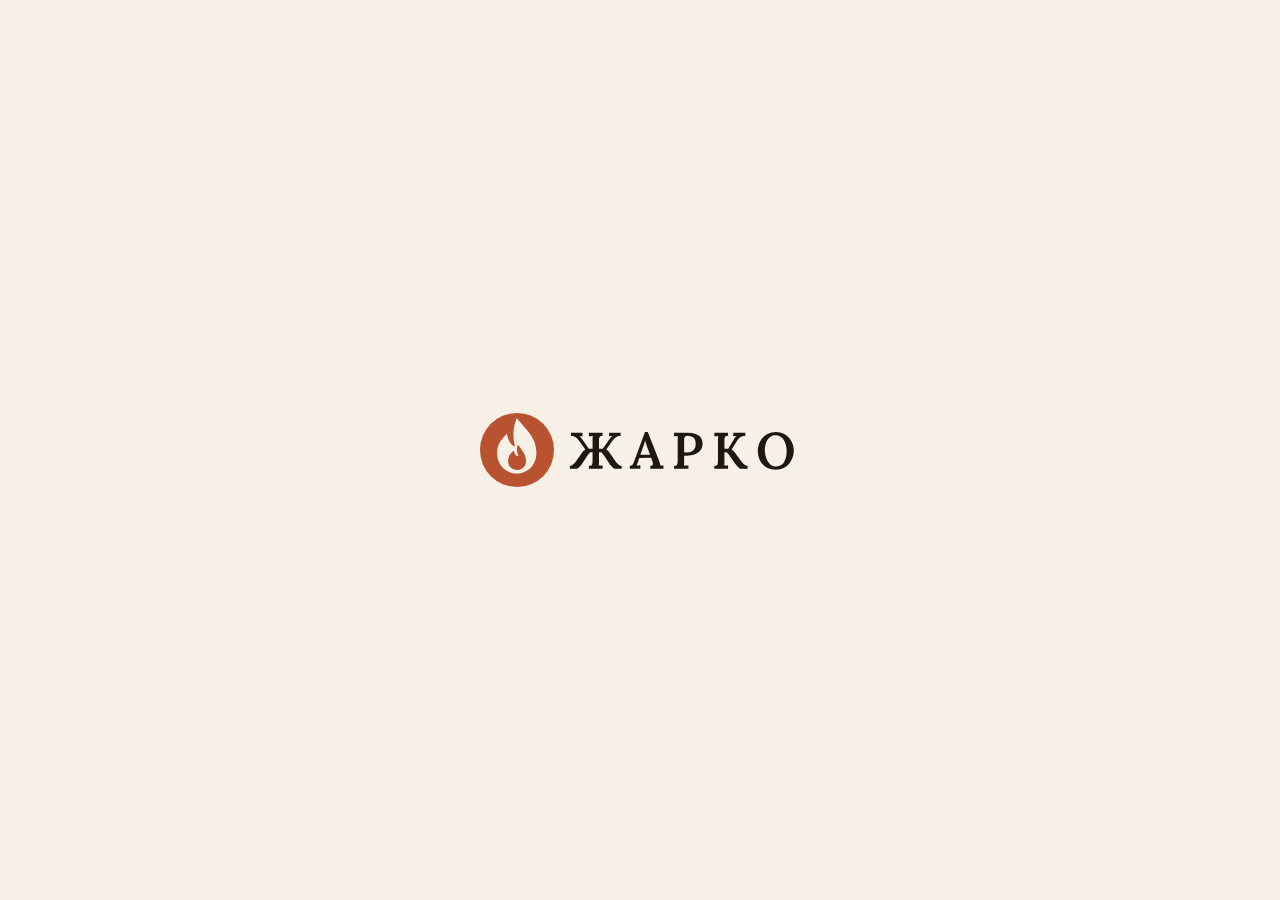
==== index.html @ 97e1f53d "4.9.1: заставка без рывков и повторов, корзина как обычная вкладка Co-Authored-By: Claude Opus 5.5 <" ====
<!doctype html>
<html lang="ru">
<head>
<meta charset="utf-8">
<meta name="viewport" content="width=device-width,initial-scale=1,maximum-scale=1,user-scalable=no,viewport-fit=cover">
<title>Жарко</title>
<meta name="description" content="Книга рецептов-слайдшоу: продукты, посуда, шаги на двоих поваров, таймеры и подача.">
<meta name="theme-color" content="#140a0d">
<meta name="apple-mobile-web-app-capable" content="yes">
<meta name="mobile-web-app-capable" content="yes">
<meta name="apple-mobile-web-app-status-bar-style" content="black-translucent">
<script>try{var th=localStorage.getItem("kuking:theme");if(th==="light"||th==="dark")document.documentElement.setAttribute("data-theme",th)}catch(e){}</script>
<script>try{var a=localStorage.getItem("kuking:accent");if(a&&a!=="saffron"){document.documentElement.setAttribute("data-accent",a);addEventListener("DOMContentLoaded",function(){var m=document.querySelector("meta[name=theme-color]");if(m)m.setAttribute("content",getComputedStyle(document.documentElement).getPropertyValue("--bg").trim())})}}catch(e){}</script>
<meta name="apple-mobile-web-app-title" content="Жарко">
<meta name="format-detection" content="telephone=no">
<link rel="manifest" href="manifest.webmanifest">
<link rel="icon" type="image/svg+xml" href="icons/icon.svg?v=5">
<link rel="icon" type="image/png" sizes="32x32" href="icons/favicon-32.png?v=5">
<link rel="icon" type="image/png" sizes="16x16" href="icons/favicon-16.png?v=5">
<link rel="icon" type="image/png" sizes="192x192" href="icons/icon-192.png?v=5">
<link rel="apple-touch-icon" href="icons/icon-180.png?v=5">
<style>:root{box-sizing:border-box;padding-top:calc(env(safe-area-inset-top,0px) + 12px);padding-bottom:env(safe-area-inset-bottom,0px)}*,*::before,*::after{box-sizing:inherit}body{margin:0}img{max-width:100%}[hidden]{display:none!important}html{-webkit-text-size-adjust:100%}button,a,label{-webkit-tap-highlight-color:transparent}</style>
</head>
<body>
<div id="curtain" hidden aria-hidden="true"><div class="cur-in"><div class="spx" role="img" aria-label="Жарко"><i class="spx-badge"></i><div class="spx-move"><div class="spx-ign"><i class="spx-glow"></i><svg class="spx-hot" viewBox="-6 -82 411 116"><defs><linearGradient id="spg" x1="0" y1="1" x2="0" y2="0"><stop offset="0" stop-color="#c8502a"/><stop offset="1" stop-color="#f6a63c"/></linearGradient></defs><g transform="translate(46 -20) scale(0.72)"><path d="M0,-60 C16,-40 34,-26 34,0 C34,22 18,36 0,36 C-18,36 -34,22 -34,0 C-34,-16 -25,-25 -17,-33 C-15,-20 -9,-13 -3,-11 C-8,-30 -6,-45 0,-60 Z" fill="url(#spg)"/></g></svg><svg class="spx-cool" viewBox="-6 -82 411 116"><g transform="translate(46 -20) scale(0.72)"><path class="c1" d="M0,-60 C16,-40 34,-26 34,0 C34,22 18,36 0,36 C-18,36 -34,22 -34,0 C-34,-16 -25,-25 -17,-33 C-15,-20 -9,-13 -3,-11 C-8,-30 -6,-45 0,-60 Z"/><path class="c2" d="M2,-14 C10,-4 16,4 16,14 C16,24 9,30 1,30 C-8,30 -15,24 -15,14 C-15,6 -10,0 -5,-4 C-4,4 0,6 3,6 C0,-2 -1,-8 2,-14 Z"/></g></svg></div></div><span class="spx-l" style="--i:0"><svg viewBox="-6 -82 411 116"><g transform="translate(112 0)"><path d="M0.149328125 0.0V-3.52004296875Q1.59999609375 -3.5627109375 2.986666015625 -4.39471875Q4.3733359375 -5.2267265625 5.802667968750001 -6.805392578125Q7.232 -8.38405859375 8.725320312500001 -10.60269921875L14.95467578125 -19.818703125Q15.82933203125 -21.18401953125 16.906662109375 -22.208013671875Q17.9839921875 -23.2320078125 19.39198046875 -24.10666796875L12.330609375 -34.048Q10.282609375 -36.99198046875 8.490613281249999 -38.495972656250004Q6.6986171875 -39.99996484375 5.013296875 -40.58662890625Q3.3279765625 -41.17329296875 1.45066796875 -41.27995703125V-44.800000000000004H15.89335546875V-40.639953125Q15.1466953125 -40.703953125 14.02669140625 -40.725287109375Q12.9066875 -40.74662109375 11.90401953125 -40.81062109375Q12.90667578125 -40.04262890625 14.261345703125 -38.399958984375004Q15.616015625000001 -36.7572890625 17.066703125 -34.75193359375L23.786683593750002 -24.96001953125H28.41601171875V-35.413265625Q28.41601171875 -36.99194140625 28.469345703125 -38.453283203125Q28.522679687500002 -39.914625 28.650679687500002 -40.7892890625Q27.584015625 -40.7252890625 26.154673828125 -40.682623046875Q24.72533203125 -40.63995703125 23.8720078125 -40.57595703125V-44.800000000000004H40.917421875V-41.27995703125Q39.18944140625 -41.21595703125 38.197439453125 -40.6613046875Q37.2054375 -40.10665234375 36.81076171875 -38.783998046875Q36.4160859375 -37.46134375 36.4160859375 -34.94400390625V-24.96001953125H41.17341796875L47.93606640625 -34.75193359375Q49.2587578125 -36.5439609375 50.1334296875 -37.6746328125Q51.0081015625 -38.8053046875 51.680095703125005 -39.5626328125Q52.35208984375 -40.3199609375 53.03475 -40.853289062500004Q52.03208203125 -40.7892890625 50.912078125 -40.74662109375Q49.79207421875 -40.703953125 49.00274609375 -40.639953125V-44.800000000000004H63.36009765625V-41.27995703125Q61.52545703125 -41.17329296875 59.79746875 -40.58662890625Q58.06948046875 -39.99996484375 56.309484375 -38.495972656250004Q54.54948828125 -36.99198046875 52.50148828125 -34.048L45.4401171875 -24.149335937500002Q46.91210546875 -23.2320078125 47.925435546875 -22.208013671875Q48.938765625 -21.18401953125 49.85608984375 -19.818703125L56.106777343750004 -10.60269921875Q57.642765625 -8.38405859375 59.050763671875 -6.805392578125Q60.458761718750004 -5.2267265625 61.85609765625 -4.39471875Q63.25343359375 -3.5627109375 64.6401015625 -3.52004296875V0.0H55.87203515625Q55.31737109375 -0.04266796875 54.176037109375 -1.013341796875Q53.034703125 -1.984015625 51.744037109375 -3.4773515625Q50.45337109375 -4.9706875 49.472046875000004 -6.442671875L43.11471484375 -16.0426484375Q42.21871484375 -17.3439765625 41.258712890625 -18.623976562499998Q40.2987109375 -19.9039765625 39.21072265625 -20.7146328125L36.4160859375 -20.69330078125V-9.53605859375Q36.4160859375 -7.80805859375 36.3520859375 -6.3253847656249995Q36.2880859375 -4.8427109375 36.1600859375 -4.0107109375Q37.26941796875 -4.11737890625 38.688091796875 -4.160044921875Q40.106765625 -4.2027109375 40.917421875 -4.22404296875V0.0H23.8720078125V-3.52004296875Q25.66398828125 -3.605375 26.645324218749998 -4.149361328125Q27.62666015625 -4.69334765625 28.021335937499998 -6.048001953125Q28.41601171875 -7.40265625 28.41601171875 -9.85599609375V-20.69330078125L25.60004296875 -20.7146328125Q24.533386718750002 -19.9039765625 23.562718750000002 -18.623976562499998Q22.592050781250002 -17.3439765625 21.69605078125 -16.0426484375L15.3813828125 -6.442671875Q14.421390625 -4.94935546875 13.141390625 -3.45601953125Q11.861390625 -1.96268359375 10.73072265625 -1.00267578125Q9.6000546875 -0.04266796875 9.045390625 0.0Z"/></g></svg></span><span class="spx-l" style="--i:1"><svg viewBox="-6 -82 411 116"><g transform="translate(112 0)"><path d="M74.8106796875 0.0V-3.648046875Q76.64534375 -3.648046875 77.71201171875 -4.672046875Q78.7786796875 -5.696046875 79.49334765625 -7.4027109375Q80.208015625 -9.109375 80.97601171875 -11.17869921875L93.6906640625 -45.97333203125H97.189390625L111.0347109375 -10.58136328125Q111.461375 -9.49337109375 112.101375 -7.488041015625Q112.741375 -5.4827109375 112.784046875 -4.0107109375Q113.872046875 -4.11737890625 114.896044921875 -4.160044921875Q115.92004296875001 -4.2027109375 116.70936718749999 -4.22404296875V0.0H100.3466484375V-3.52004296875Q102.35196875 -3.541375 103.055966796875 -4.373369140625Q103.75996484375 -5.20536328125 103.65330078125 -6.528027343750001Q103.54663671875 -7.85069140625 102.9706328125 -9.3013671875L101.37065234375001 -13.653316406250001L86.565375 -13.35465234375L85.13606640625 -9.06673046875Q84.77340234375 -8.000078125 84.25073046875 -6.613396484375Q83.72805859375 -5.22671484375 83.237390625 -4.13871484375Q84.34671875000001 -4.2453828125 85.72272265625 -4.2880488281249995Q87.0987265625 -4.33071484375 87.93071484375 -4.352046875V0.0ZM87.9520546875 -17.47202734375H100.0053046875L96.52800390625 -26.87994140625Q95.73866796875001 -29.077281250000002 95.066669921875 -31.2852890625Q94.394671875 -33.493296875 93.9466796875 -35.34929296875H93.86134765625Q93.47735546875 -34.026640625 92.912025390625 -31.9786328125Q92.3466953125 -29.930625 91.3866875 -27.3066015625Z"/></g></svg></span><span class="spx-l" style="--i:2"><svg viewBox="-6 -82 411 116"><g transform="translate(112 0)"><path d="M129.93066015624998 -3.52004296875Q131.722640625 -3.605375 132.682642578125 -4.149361328125Q133.64264453125 -4.69334765625 134.03732031250001 -6.048001953125Q134.43199609375 -7.40265625 134.43199609375 -9.85599609375V-35.413265625Q134.43199609375 -36.99194140625 134.51733007812498 -38.453283203125Q134.6026640625 -39.914625 134.6666640625 -40.7892890625Q133.6 -40.7252890625 132.19199218749998 -40.682623046875Q130.783984375 -40.63995703125 129.93066015624998 -40.57595703125V-44.800000000000004Q134.09068359375 -44.864000000000004 138.314703125 -44.874666015625Q142.53872265625 -44.88533203125 146.80540625 -44.928000000000004Q152.62939453125 -44.97066796875 156.832060546875 -43.47733203125Q161.0347265625 -41.98399609375 163.296060546875 -38.9333203125Q165.55739453125 -35.88264453125 165.53605468749998 -31.10395703125Q165.53605078125 -28.5652890625 164.480044921875 -26.0159609375Q163.4240390625 -23.466632812500002 161.152041015625 -21.322640625000002Q158.88004296875 -19.1786484375 155.21072656249999 -17.83465234375Q151.54141015624998 -16.49065625 146.31478515625 -16.4053203125Q145.29076171875 -16.36265234375 144.352087890625 -16.36265234375Q143.4134140625 -16.36265234375 142.47473828124998 -16.42665234375V-9.5787265625Q142.47473828124998 -7.80805859375 142.42140429687498 -6.3253847656249995Q142.36807031249998 -4.8427109375 142.2400703125 -4.0107109375Q143.05073046875 -4.0747109375 144.09606640625 -4.1173769531249995Q145.14140234375 -4.16004296875 146.1760703125 -4.19204296875Q147.21073828125 -4.22404296875 147.82939453125 -4.245375V0.0H129.93066015624998ZM142.47473828124998 -20.50136328125Q143.34939453125 -20.41603125 144.106724609375 -20.362697265625002Q144.8640546875 -20.30936328125 145.78137890624998 -20.30936328125Q149.34404296875 -20.30936328125 151.818693359375 -21.57869140625Q154.29334375 -22.84801953125 155.573328125 -25.258677734375Q156.8533125 -27.6693359375 156.8533125 -31.08266015625Q156.8533125 -34.218664062500004 155.95731445312498 -36.213326171875Q155.06131640625 -38.20798828125 153.578658203125 -39.263980468750006Q152.096 -40.31997265625 150.30401953125 -40.7146328125Q148.51203906249998 -41.10929296875 146.72007421875 -41.10929296875Q145.07742578124999 -41.10929296875 144.149423828125 -40.57597265625Q143.221421875 -40.04265234375 142.848080078125 -38.751998046875Q142.47473828124998 -37.46134375 142.47473828124998 -35.20001171875Z"/></g></svg></span><span class="spx-l" style="--i:3"><svg viewBox="-6 -82 411 116"><g transform="translate(112 0)"><path d="M180.12266015625 0.0V-3.52004296875Q181.914640625 -3.605375 182.87464257812502 -4.149361328125Q183.83464453125 -4.69334765625 184.22932031250002 -6.048001953125Q184.62399609375 -7.40265625 184.62399609375 -9.85599609375V-35.413265625Q184.62399609375 -36.99194140625 184.709330078125 -38.453283203125Q184.7946640625 -39.914625 184.8586640625 -40.7892890625Q183.792 -40.7252890625 182.38399218749998 -40.682623046875Q180.975984375 -40.63995703125 180.12266015625 -40.57595703125V-44.800000000000004H197.16807421875V-41.27995703125Q195.44009375000002 -41.21595703125 194.44809179687502 -40.6613046875Q193.45608984375 -40.10665234375 193.06141406249998 -38.783998046875Q192.66673828125 -37.46134375 192.66673828125 -34.94400390625V-24.96001953125H197.338734375L203.29067187500002 -34.75193359375Q204.29334375 -36.45861328125 205.50934375 -38.25062109375Q206.72534375 -40.04262890625 207.70666796875 -40.853289062500004Q206.704 -40.7892890625 205.605330078125 -40.74662109375Q204.50666015625 -40.703953125 203.71733203125 -40.639953125V-44.800000000000004H218.75737109375V-41.27995703125Q216.92273046875 -41.17329296875 215.130740234375 -40.63996484375Q213.33875 -40.10663671875 211.54675390625 -38.623978515625Q209.7547578125 -37.1413203125 207.834765625 -34.048L201.64810156250002 -24.149335937500002Q203.12008984375 -23.2320078125 204.165419921875 -22.133351562500003Q205.21075000000002 -21.034695312500002 206.1067421875 -19.818703125L212.89073046875 -10.453375Q214.55470703125002 -8.1920703125 215.994703125 -6.64540234375Q217.43469921875 -5.098734375 218.832037109375 -4.33072265625Q220.229375 -3.5627109375 221.61604296875 -3.52004296875V0.0H212.44266796875002Q211.88800390625 -0.04266796875 210.768001953125 -1.066671875Q209.648 -2.09067578125 208.38933203124998 -3.594677734375Q207.1306640625 -5.0986796875 206.10667187500002 -6.442671875L199.32269921875002 -16.0426484375Q198.36270703125 -17.386640625000002 197.29604492187502 -18.719970703125Q196.2293828125 -20.05330078125 195.2480546875 -20.7146328125L192.66673828125 -20.69330078125V-9.53605859375Q192.66673828125 -7.80805859375 192.613404296875 -6.3253847656249995Q192.5600703125 -4.8427109375 192.4320703125 -4.0107109375Q193.498734375 -4.11737890625 194.928076171875 -4.160044921875Q196.35741796875 -4.2027109375 197.16807421875 -4.22404296875V0.0Z"/></g></svg></span><span class="spx-l" style="--i:4"><svg viewBox="-6 -82 411 116"><g transform="translate(112 0)"><path d="M256.66130859375 1.024Q250.58130859375 1.024 246.293310546875 -1.024Q242.0053125 -3.072 239.349314453125 -6.496Q236.69331640625 -9.92 235.455984375 -14.080000000000002Q234.21865234375 -18.240000000000002 234.21865234375 -22.400000000000002Q234.21865234375 -26.432000000000002 235.58398632812498 -30.560000000000002Q236.9493203125 -34.688 239.73332031249998 -38.144000000000005Q242.5173203125 -41.6 246.730654296875 -43.712Q250.94398828125 -45.824 256.61865625 -45.824Q262.46398828125 -45.824 266.70932031250004 -43.712Q270.95465234375 -41.6 273.674650390625 -38.112Q276.3946484375 -34.624 277.72798046875 -30.528000000000002Q279.0613125 -26.432000000000002 279.0613125 -22.400000000000002Q279.0613125 -18.432000000000002 277.69597851562503 -14.325333984375002Q276.33064453125 -10.218667968750001 273.54664453124997 -6.730667968750001Q270.76264453125 -3.24266796875 266.55997656249997 -1.109333984375Q262.35730859375 1.024 256.66130859375 1.024ZM257.1733203125 -2.965375Q260.714640625 -2.965375 263.18929296875 -4.6187070312500005Q265.6639453125 -6.2720390625 267.210599609375 -8.970701171875Q268.75725390625 -11.66936328125 269.471912109375 -14.90135546875Q270.1865703125 -18.13334765625 270.1865703125 -21.2693359375Q270.1865703125 -25.53601171875 269.31191015625 -29.269339843750004Q268.43725 -33.00266796875 266.66659375 -35.839990234375Q264.8959375 -38.6773125 262.2186171875 -40.287968750000005Q259.541296875 -41.898625 255.9999765625 -41.85595703125Q252.50132421875 -41.8132890625 250.016005859375 -40.106623046875Q247.5306875 -38.399957031250004 245.984033203125 -35.6799609375Q244.43737890625 -32.95996484375 243.722720703125 -29.706638671874998Q243.0080625 -26.4533125 243.0080625 -23.2959921875Q243.0080625 -20.117335937500002 243.78672265625 -16.576011718750003Q244.5653828125 -13.0346875 246.22937109375 -9.92002734375Q247.893359375 -6.8053671875 250.6026796875 -4.88537109375Q253.312 -2.965375 257.1733203125 -2.965375Z"/></g></svg></span></div></div></div>
<script>try{var kre=sessionStorage.getItem('kuking:curtain'),ksp=sessionStorage.getItem('kuking:splashed');sessionStorage.removeItem('kuking:curtain');var kc=document.getElementById('curtain'),kt=Date.now(),kanim=!kre&&!ksp&&!(matchMedia&&matchMedia('(prefers-reduced-motion: reduce)').matches);kc.hidden=false;kc.classList.add('on','boot');window.__kBoot=true;if(kanim){kc.classList.add('anim');sessionStorage.setItem('kuking:splashed','1')}var kdone=false;function khide(){if(kdone)return;kdone=true;if(window.__kReloadPending){window.__kReloadNow&&window.__kReloadNow();return}window.__kBoot=false;kc.classList.add('out');kc.classList.remove('on');setTimeout(function(){kc.hidden=true;kc.classList.remove('boot','out','anim')},620)}addEventListener('load',function(){setTimeout(khide,Math.max(120,(kanim?3500:0)-(Date.now()-kt)))});setTimeout(khide,kanim?9000:6000)}catch(e){}</script>
<div class="sb-strip" aria-hidden="true"></div>
<link rel="preconnect" href="https://fonts.googleapis.com">
<link rel="preconnect" href="https://fonts.gstatic.com" crossorigin>
<!-- шрифты не держат загрузку: тупит Google — приложение открывается на системных и подменяет, когда скачаются -->
<link rel="stylesheet" href="https://fonts.googleapis.com/css2?family=Lora:wght@500;600;700&family=Inter:wght@400;500;600;700&family=Golos+Text:wght@400;500;600;700&family=JetBrains+Mono:wght@500;700&family=Marck+Script&family=Yeseva+One&display=swap" media="print" onload="this.media='all'">
<style>
/* Кухня ночью: бордовая комната, оранжевый свет лампы, бутылочно-зелёные акценты. Крупный кегль — читается с другого конца столешницы. */
:root {
  color-scheme: dark;
  --bg: #140a0d;
  --surface: #1f1115;
  --surface-2: #2a171d;
  --line: #3d242b;
  --fg: #f6ece4;
  --muted: #b9a29a;
  --orange: #FFB547;
  --wine: #6E1530;
  --orange-ink: #2a1206;
  --burgundy: #8e1f38;
  --burgundy-text: #ea7189;
  --on-burgundy: #fff1ea;
  --green: #8fbf6e;
  --alarm: #ff4b4b;
  --shadow: rgba(0,0,0,.5);
  --f-display: 'Yeseva One', 'Playfair Display', Georgia, serif;
  --f-body: -apple-system, 'SF Pro Text', 'Golos Text', 'Segoe UI', system-ui, sans-serif;
  --f-mono: 'JetBrains Mono', ui-monospace, 'SF Mono', Menlo, monospace;
  --f-script: 'Marck Script', 'Brush Script MT', cursive;
}
@media (prefers-color-scheme: light) {
  :root:not([data-theme="dark"]) {
    color-scheme: light;
    --bg: #f6efe8; --surface: #fffaf6; --surface-2: #efe3d9; --line: #e4d2c6;
    --fg: #24100f; --muted: #6c5249; --orange: #8a4f04; --orange-ink: #fff8f1;
    --burgundy: #7d1830; --burgundy-text: #8a1c35; --on-burgundy: #fff1ea;
    --green: #3d6a3b; --alarm: #d62828; --shadow: rgba(80,30,20,.22);
  }
}
:root[data-theme="light"] {
  color-scheme: light;
  --bg: #f6efe8; --surface: #fffaf6; --surface-2: #efe3d9; --line: #e4d2c6;
  --fg: #24100f; --muted: #6c5249; --orange: #8a4f04; --orange-ink: #fff8f1;
  --burgundy: #7d1830; --burgundy-text: #8a1c35; --on-burgundy: #fff1ea;
  --green: #3d6a3b; --alarm: #d62828; --shadow: rgba(80,30,20,.22);
}

html, body { height: 100%; }
body {
  margin: 0; overflow: hidden;
  font-family: var(--f-body); font-size: clamp(16px, 0.55vw + 13px, 20px); line-height: 1.5;
  color: var(--fg);
  background:
    radial-gradient(1100px 620px at 88% -12%, color-mix(in srgb, var(--orange) 15%, transparent), transparent 62%),
    radial-gradient(900px 520px at -8% 112%, color-mix(in srgb, var(--green) 11%, transparent), transparent 60%),
    var(--bg);
  -webkit-font-smoothing: antialiased;
}
button { font: inherit; color: inherit; cursor: pointer; }
button:focus-visible, label:focus-within { outline: 2px solid var(--orange); outline-offset: 2px; }
button:disabled { opacity: .35; cursor: default; }

#app {
  height: 100%; display: grid; grid-template-rows: auto 1fr auto;
  padding-left: max(16px, env(safe-area-inset-left, 0px));
  padding-right: max(16px, env(safe-area-inset-right, 0px));
}

/* ---- ProgressBar ---- */
.top { padding-block: 6px 4px; }
.progress { display: flex; gap: 4px; }
.pb-seg { flex: 1; min-width: 0; padding: 8px 0; background: none; border: 0; }
.pb-track { display: block; height: 5px; border-radius: 5px; overflow: hidden; background: color-mix(in srgb, var(--fg) 16%, transparent); transition: box-shadow .3s ease-out; }
.pb-fill { display: block; height: 100%; background: var(--orange); transform: scaleX(0); transform-origin: left; transition: transform .3s ease-out, opacity .3s ease-out; }
.pb-seg.done .pb-fill { transform: scaleX(1); opacity: .7; }
.pb-seg.current .pb-fill { transform: scaleX(1); opacity: 1; }
.pb-seg.current .pb-track { box-shadow: 0 0 12px color-mix(in srgb, var(--orange) 70%, transparent); }
.pb-seg:hover .pb-track { background: color-mix(in srgb, var(--fg) 26%, transparent); }

.bar { display: flex; align-items: center; gap: 10px; flex-wrap: wrap; padding-block: 2px 6px; }
.brand { font-family: var(--f-display); font-size: 1.05rem; color: var(--orange); margin-right: auto; white-space: nowrap; }
.modes, .guests { display: flex; align-items: center; background: var(--surface); border: 1px solid var(--line); border-radius: 999px; padding: 3px; }
.mode-btn { border: 0; background: none; padding: 6px 12px; border-radius: 999px; font-size: .82rem; font-weight: 600; color: var(--muted); transition: background-color .25s, color .25s; }
.mode-btn[aria-pressed="true"] { background: var(--burgundy); color: var(--on-burgundy); }
.guests { gap: 2px; }
.guests button { width: 34px; height: 34px; border-radius: 50%; border: 0; background: var(--surface-2); font-size: 1.2rem; line-height: 1; }
.guests output { font-family: var(--f-mono); font-weight: 700; font-size: 1.1rem; min-width: 1.6em; text-align: center; color: var(--orange); font-variant-numeric: tabular-nums; }
.guests .gl { font-size: .78rem; color: var(--muted); padding-right: 6px; }
.icon-btn { width: 40px; height: 40px; border-radius: 12px; border: 1px solid var(--line); background: var(--surface); display: grid; place-items: center; }
.icon-btn svg { width: 20px; height: 20px; fill: none; stroke: currentColor; stroke-width: 2; stroke-linecap: round; }
@media (max-width: 560px) { .brand { display: none; } .mode-btn { padding: 6px 9px; font-size: .76rem; } .guests .gl { display: none; } }

/* ---- Stage / SlideTransition ---- */
.stage { position: relative; overflow: hidden; min-height: 0; }
.slide { position: absolute; inset: 0; overflow-y: auto; overscroll-behavior: contain; touch-action: pan-y; will-change: transform, opacity; }
.slide-inner { max-width: 1200px; margin: 0 auto; padding-block: 14px 110px; }

.eyebrow { font-family: var(--f-mono); font-size: .74rem; letter-spacing: .14em; text-transform: uppercase; color: var(--green); margin: 0 0 6px; }
.display { font-family: var(--f-display); font-weight: 400; font-size: clamp(2.6rem, 7vw, 5.4rem); line-height: .98; margin: 0 0 14px; text-wrap: balance; }
.display .accent { color: var(--orange); }
.lede { max-width: 62ch; font-size: 1.1em; color: var(--muted); margin: 0 0 18px; }
.step-title { font-family: var(--f-display); font-weight: 400; font-size: clamp(1.8rem, 3.8vw, 2.9rem); line-height: 1.08; margin: 4px 0 14px; text-wrap: balance; }
.step-title .for { font-family: var(--f-mono); font-size: .42em; color: var(--orange); vertical-align: middle; letter-spacing: .04em; }
.label { font-family: var(--f-mono); font-size: .72rem; letter-spacing: .14em; text-transform: uppercase; color: var(--muted); font-weight: 500; margin: 0 0 10px; }
.card { background: var(--surface); border: 1px solid var(--line); border-radius: 18px; padding: 16px 18px; min-width: 0; }
.note { background: color-mix(in srgb, var(--green) 14%, transparent); border-radius: 12px; padding: 10px 14px; margin: 0 0 16px; max-width: 72ch; }
.small { font-size: .84rem; color: var(--muted); margin: 10px 0; }
.q { font-family: var(--f-mono); font-weight: 700; color: var(--orange); white-space: nowrap; font-size: .9em; font-variant-numeric: tabular-nums; }

/* cover */
.cover-grid { display: grid; grid-template-columns: 1.25fr 1fr 1fr; gap: 16px; }
@media (max-width: 980px) { .cover-grid { grid-template-columns: 1fr 1fr; } .cover-grid .kbju { grid-column: 1 / -1; } }
@media (max-width: 620px) { .cover-grid { grid-template-columns: 1fr; } }
.menu-list, .phases { list-style: none; margin: 0; padding: 0; display: grid; gap: 10px; }
.menu-list li { display: grid; }
.dish { font-weight: 600; }
.dish-desc { font-size: .86rem; color: var(--muted); }
.phases li { display: grid; grid-template-columns: 3.2em 1fr; gap: 8px; align-items: baseline; }
.ph-t { font-family: var(--f-mono); font-weight: 700; color: var(--orange); font-variant-numeric: tabular-nums; }
.kcal { display: flex; align-items: baseline; gap: 8px; }
.kcal-n { font-family: var(--f-display); font-size: 3rem; line-height: 1; color: var(--orange); }
.kcal-u { color: var(--muted); }
.macros { display: flex; gap: 8px; flex-wrap: wrap; margin-top: 10px; }
.mac { font-family: var(--f-mono); font-size: .82rem; font-weight: 700; padding: 4px 10px; border-radius: 8px; }
.mac-p { background: color-mix(in srgb, var(--green) 22%, transparent); color: var(--green); }
.mac-f { background: color-mix(in srgb, var(--burgundy-text) 20%, transparent); color: var(--burgundy-text); }
.mac-c { background: color-mix(in srgb, var(--orange) 20%, transparent); color: var(--orange); }
.kt { width: 100%; border-collapse: collapse; font-size: .82rem; }
.kt td { padding: 4px 0; border-top: 1px dashed var(--line); color: var(--muted); }
.kt td:last-child { text-align: right; font-family: var(--f-mono); font-variant-numeric: tabular-nums; color: var(--fg); }
.start-hint { color: var(--muted); font-size: .9rem; margin-top: 18px; }

/* shop */
.shop-top { display: flex; align-items: center; gap: 12px; flex-wrap: wrap; margin-bottom: 10px; }
.counter { font-size: 1rem; }
.counter .cn { font-family: var(--f-display); font-size: 1.8rem; color: var(--orange); }
.counter b { color: var(--green); }
.ghost-btn { border: 1px solid var(--line); background: none; border-radius: 10px; padding: 6px 12px; font-size: .82rem; color: var(--muted); }
.shop-grid { display: grid; grid-template-columns: repeat(auto-fill, minmax(min(100%, 330px), 1fr)); gap: 14px; align-items: start; }
.item { display: grid; grid-template-columns: 30px minmax(0, 1fr) auto; gap: 10px; align-items: center; padding: 9px 2px; border-bottom: 1px dashed var(--line); cursor: pointer; border-radius: 6px; }
.item:last-child { border-bottom: 0; }
.item input { position: absolute; opacity: 0; width: 1px; height: 1px; }
.box { width: 26px; height: 26px; border: 2px solid var(--muted); border-radius: 7px; display: grid; place-items: center; transition: background-color .2s, border-color .2s; }
.box svg { width: 18px; height: 18px; fill: none; stroke: var(--orange-ink); stroke-width: 3; stroke-linecap: round; stroke-linejoin: round; opacity: 0; transition: opacity .2s; }
.item input:checked + .box { background: var(--green); border-color: var(--green); }
.item input:checked + .box svg { opacity: 1; }
.item input:checked ~ .nm { color: var(--muted); text-decoration: line-through; text-decoration-color: color-mix(in srgb, var(--muted) 60%, transparent); }
.nm { min-width: 0; }
.am { font-family: var(--f-mono); font-weight: 700; color: var(--orange); white-space: nowrap; font-size: .9rem; text-align: right; font-variant-numeric: tabular-nums; max-width: 16ch; white-space: normal; }
.badge-buy { display: inline-block; margin-left: 8px; font-family: var(--f-mono); font-size: .7rem; letter-spacing: .08em; text-transform: uppercase; background: var(--burgundy); color: var(--on-burgundy); padding: 2px 7px; border-radius: 6px; vertical-align: 2px; }

/* tools — карточки «приближаются» к экрану */
.tool-zone { margin-bottom: 18px; }
.tool-grid { display: grid; grid-template-columns: repeat(auto-fill, minmax(min(100%, 230px), 1fr)); gap: 12px; }
.tool-card {
  display: flex; gap: 14px; align-items: center; text-align: left; padding: 14px;
  border-radius: 16px; background: var(--surface); border: 1px solid var(--line);
  transform: perspective(700px) translate3d(0,0,0);
  transition: transform .5s cubic-bezier(.2,.9,.25,1.15), box-shadow .5s cubic-bezier(.2,.8,.2,1), background-color .35s, border-color .35s;
}
.tool-card:hover { border-color: color-mix(in srgb, var(--orange) 45%, var(--line)); }
.tool-card.got {
  transform: perspective(700px) translate3d(0,-4px,46px);
  background: var(--surface-2); border-color: var(--orange);
  box-shadow: 0 22px 44px -16px var(--shadow), 0 0 0 1px var(--orange);
  position: relative; z-index: 1;
}
.tc-ico { flex: none; width: 58px; color: var(--muted); transition: color .35s; }
.tool-card.got .tc-ico { color: var(--orange); }
.ico { width: 100%; height: auto; fill: none; stroke: currentColor; stroke-width: 2.4; stroke-linecap: round; stroke-linejoin: round; }
.tc-txt { display: grid; gap: 2px; min-width: 0; }
.tc-name { font-weight: 600; justify-self: start; color: var(--fg); padding-bottom: 2px; background: linear-gradient(var(--orange), var(--orange)) left bottom / 0 2px no-repeat; transition: color .35s, background-size .45s cubic-bezier(.2,.8,.2,1), text-shadow .35s; }
.tool-card.got .tc-name { color: var(--orange); background-size: 100% 2px; text-shadow: 0 0 14px color-mix(in srgb, var(--orange) 45%, transparent); }
.tc-use { font-size: .84rem; color: var(--muted); }
.tool-card.got .tc-use { color: var(--fg); }

/* step + lanes */
.step-meta { display: flex; gap: 8px; flex-wrap: wrap; }
.pill { font-family: var(--f-mono); font-size: .8rem; padding: 4px 10px; border-radius: 999px; border: 1px solid var(--line); color: var(--muted); }
.pill-time { background: var(--burgundy); border-color: var(--burgundy); color: var(--on-burgundy); font-weight: 700; }
.lanes { display: grid; grid-template-columns: 1fr 1fr; gap: 16px; align-items: start; }
.lanes.one { grid-template-columns: 1fr; max-width: 900px; }
@media (max-width: 780px) { .lanes { grid-template-columns: 1fr; } }
.lane { background: var(--surface); border: 1px solid var(--line); border-radius: 20px; padding: 14px 18px 18px; min-width: 0; }
.lane-head { display: flex; align-items: baseline; gap: 10px; margin-bottom: 12px; flex-wrap: wrap; }
.role { font-family: var(--f-display); font-size: 1.7rem; line-height: 1; }
.lane-chef .role, .lane-you .role { color: var(--orange); }
.lane-sous .role { color: var(--green); }
.lane-both .role { color: var(--burgundy-text); }
.role-sub { font-size: .8rem; color: var(--muted); }
.lane-close { margin-left: auto; border: 1px solid var(--line); background: none; border-radius: 10px; padding: 4px 10px; font-size: .78rem; color: var(--muted); }
.lane-restore { border: 1px dashed var(--orange); background: none; color: var(--orange); border-radius: 12px; padding: 8px 14px; margin: 0 8px 12px 0; font-size: .85rem; font-weight: 600; }
.actions { list-style: none; margin: 0; padding: 0; counter-reset: a; display: grid; gap: 14px; }
.act { counter-increment: a; display: grid; grid-template-columns: 2em minmax(0, 1fr); column-gap: 12px; }
.act::before { content: counter(a); grid-row: 1 / span 3; font-family: var(--f-mono); font-weight: 700; font-size: .82rem; color: var(--muted); width: 2em; height: 2em; border: 1.5px solid var(--line); border-radius: 50%; display: grid; place-items: center; }
.act > * { grid-column: 2; }
.act-text { font-size: 1.06em; line-height: 1.5; }
.act-text strong { font-weight: 700; background: linear-gradient(transparent 62%, color-mix(in srgb, var(--orange) 32%, transparent) 0); }
.act-div { font-family: var(--f-mono); font-size: .72rem; letter-spacing: .12em; text-transform: uppercase; color: var(--green); padding-top: 8px; border-top: 1px dashed var(--line); }
.tool-chip { display: inline-flex; align-items: center; gap: 6px; justify-self: start; margin-top: 6px; font-size: .8rem; color: var(--green); border: 1px solid color-mix(in srgb, var(--green) 45%, transparent); border-radius: 999px; padding: 2px 10px 2px 6px; }
.tool-chip .ico { width: 16px; stroke-width: 3.5; }
.act-timer { margin-top: 10px; }
.joke { margin: 18px 0 0; max-width: 70ch; color: var(--muted); font-style: italic; }
.joke-k { font-style: normal; font-family: var(--f-mono); font-size: .7rem; letter-spacing: .12em; text-transform: uppercase; background: var(--burgundy); color: var(--on-burgundy); padding: 2px 7px; border-radius: 6px; margin-right: 8px; vertical-align: 2px; }

/* ---- RingTimer ---- */
.rt { display: flex; align-items: center; gap: 18px; flex-wrap: wrap; background: var(--surface-2); border-radius: 18px; padding: 14px; border: 1px solid var(--line); transition: border-color .3s; }
.rt-dial { position: relative; width: clamp(132px, 24vw, 176px); aspect-ratio: 1; max-width: 100%; flex: none; }
.rt-dial svg { width: 100%; height: 100%; transform: rotate(-90deg); display: block; }
.rt-track { fill: none; stroke: color-mix(in srgb, var(--fg) 12%, transparent); stroke-width: 9; }
.rt-ring { fill: none; stroke: var(--orange); stroke-width: 9; stroke-linecap: round; transition: stroke .4s; }
.rt-center { position: absolute; inset: 0; display: grid; place-content: center; text-align: center; }
.rt-time { font-family: var(--f-mono); font-weight: 700; font-size: clamp(1.8rem, 4.6vw, 2.5rem); line-height: 1; font-variant-numeric: tabular-nums; }
.rt-label { font-size: .74rem; color: var(--muted); margin-top: 4px; max-width: 9em; }
.rt-btns { display: flex; gap: 8px; flex-wrap: wrap; }
.rt-btns button { min-height: 48px; padding: 0 18px; border-radius: 14px; font-weight: 700; border: 1px solid var(--line); background: var(--surface); }
.rt-go { background: var(--orange) !important; border-color: var(--orange) !important; color: var(--orange-ink); min-width: 7.5em; }
.rt-stop { background: var(--burgundy) !important; border-color: var(--burgundy) !important; color: var(--on-burgundy); letter-spacing: .06em; text-transform: uppercase; }
.rt.running .rt-go { background: var(--surface) !important; border-color: var(--orange) !important; color: var(--orange); }
.rt.warn .rt-ring, .rt.ringing .rt-ring { stroke: var(--alarm); }
.rt.warn .rt-time { color: var(--alarm); }
.rt.warn .rt-dial { animation: rtPulse 1s ease-in-out infinite; }
.rt.ringing { border-color: var(--alarm); animation: rtGlow .9s ease-in-out infinite; }
.rt.ringing .rt-time { color: var(--alarm); }
.rt.ringing .rt-stop { animation: rtPulse .9s ease-in-out infinite; }
@keyframes rtPulse { 50% { transform: scale(1.05); } }
@keyframes rtGlow { 50% { box-shadow: 0 0 0 6px color-mix(in srgb, var(--alarm) 30%, transparent); } }

/* serve */
.serve-grid { display: grid; grid-template-columns: minmax(0, 1fr) minmax(0, 1fr); gap: 28px; align-items: center; }
@media (max-width: 780px) { .serve-grid { grid-template-columns: 1fr; } }
.serve-fig { margin: 0; }
.plating { width: 100%; max-width: 520px; height: auto; display: block; margin: 0 auto; }
.serve-points { margin: 12px 0 0; padding-left: 1.1em; display: grid; gap: 12px; }
.serve-points li::marker { color: var(--orange); }
.dish-tags { display: flex; gap: 6px; flex-wrap: wrap; }
/* еда и фарфор — реальные цвета, одинаковые в обеих темах */
.p-shadow { fill: rgba(0,0,0,.22); }
.p-plate { fill: #fbfaf7; stroke: #e5dfd5; stroke-width: 2; }
.p-rim { fill: none; stroke: #ebe5dc; stroke-width: 2; }
.p-crack { fill: none; stroke: #cdc3b6; stroke-width: .7; opacity: .7; }
.p-risotto { fill: #e6a23a; }
.p-grain { fill: #f4cb6e; }
.p-sauce { fill: #7a1626; }
.p-skin { fill: #6b3420; }
.p-meat { fill: #b9485c; }
.p-meat2 { fill: #d77283; }
.p-zest { fill: none; stroke: #ff8a2a; stroke-width: 3; stroke-linecap: round; }
.p-thyme { fill: #6f8f4c; }
.c-bread { fill: #dcaa5f; }
.c-crust { fill: none; stroke: #a86b2c; stroke-width: 2.5; }
.c-mousse { fill: #a5644d; }
.c-swirl { fill: none; stroke: #c28069; stroke-width: 3; stroke-linecap: round; }
.c-jam { fill: #e2621b; }
.c-salt { fill: #ffffff; }
.b-white { fill: #f8f6f2; stroke: #dcd5ca; stroke-width: 3; }
.b-glass { fill: rgba(200,225,240,.22); stroke: rgba(170,200,220,.8); stroke-width: 3; }
.b-oil { fill: rgba(196,170,60,.35); }
.o-olive { fill: #8a9a38; stroke: #6c7a28; stroke-width: 1; }
.o-rosemary { fill: none; stroke: #4f6b3a; stroke-width: 3; stroke-linecap: round; stroke-dasharray: 3 3; }


.v-ricotta .c-mousse { fill: #f4efe4; }
.v-ricotta .c-jam { fill: #e2a12b; }
.v-ricotta .c-swirl { stroke: #d9cfbe; }
.v-tapenade .c-mousse { fill: #3b2a24; }
.v-tapenade .c-jam { fill: #e2c22b; }
.v-tapenade .c-swirl { stroke: #5c4a40; }
.v-garlic .k-sauce { fill: rgba(246,236,214,.8); }
.v-garlic .k-pool { fill: #efe3c6; }
.v-garlic .k-parsley { fill: #4f9a2e; }
.v-garlic .k-lemon, .v-garlic .k-lemon-in { display: none; }
.k-sauce { fill: rgba(222,178,86,.55); }
.k-mash { fill: #f1e0b6; }
.k-ridge { fill: none; stroke: #ddc791; stroke-width: 3; stroke-linecap: round; }
.k-pool { fill: #c98a3a; }
.k-skin { fill: #b8682a; stroke: #8a4a1a; stroke-width: 2; }
.k-hl { fill: none; stroke: #e7a35a; stroke-width: 5; stroke-linecap: round; opacity: .8; }
.k-crisp { fill: #8d4b1c; }
.k-garlic { fill: #f0dca6; stroke: #c9a25a; stroke-width: .8; }
.k-parsley { fill: #4f7d36; }
.k-zest { fill: none; stroke: #f0cf34; stroke-width: 3; stroke-linecap: round; }
.k-lemon { fill: #f2d03b; }
.k-lemon-in { fill: #fbeea0; }
.pa-sauce { fill: #b8361e; }
.pa-pipe { fill: #f2c66a; stroke: #c99436; stroke-width: 1.4; }
.pa-hole { fill: #8f2a14; }
.pa-ridge { fill: none; stroke: #d7a548; stroke-width: 1; }
.pa-mince { fill: #6a2c18; }
.pa-herb { fill: #3f8a2c; }
.pa-garlic { fill: #fbf3dc; }
.bg-bun { fill: #d9934a; stroke: #a8642a; stroke-width: 2; }
.bg-shine { fill: none; stroke: #f2c07e; stroke-width: 7; stroke-linecap: round; opacity: .75; }
.bg-patty { fill: #5a3020; }
.bg-crust { fill: none; stroke: #2e170e; stroke-width: 3; stroke-linecap: round; }
.bg-cheese { fill: #f4a91f; stroke: #d98a0e; stroke-width: 1; }
.bg-onion { fill: none; stroke: #8a4a1c; stroke-width: 6; stroke-linecap: round; stroke-linejoin: round; }
.bg-pickle { fill: #6f8f3a; stroke: #4f6c26; stroke-width: 1.5; }
.bg-sauce { fill: #e98a5a; }
.bg-fry { fill: #f0c24c; stroke: #c9902a; stroke-width: 1.5; }
.bg-aioli { fill: #f3e3c3; }
.bg-aioli-in { fill: none; stroke: #f3e3c3; stroke-width: 3; stroke-linecap: round; }
.bg-smoke { fill: #b23a1c; }
.bg-swirl { fill: none; stroke: #d9c49c; stroke-width: 3; stroke-linecap: round; }
.bg-glass-in { fill: rgba(200,225,240,.10); stroke: rgba(170,200,220,.4); stroke-width: 1.5; }
.bg-wing { fill: #d8541c; stroke: #9e3410; stroke-width: 2; }
.bg-wing-hl { fill: none; stroke: #ff9a52; stroke-width: 3.5; stroke-linecap: round; opacity: .8; }
.bg-bone { fill: #f0e2c8; stroke: #c9b58e; stroke-width: 1; }
.bg-drip { fill: #c2410f; opacity: .85; }


/* edit mode */
#editBtn[aria-pressed="true"] { background: var(--orange); border-color: var(--orange); color: var(--orange-ink); }
.edit-bar { display: flex; align-items: center; gap: 10px; flex-wrap: wrap; padding: 8px 12px; margin-bottom: 6px; border-radius: 12px; background: color-mix(in srgb, var(--orange) 16%, var(--surface)); border: 1px solid var(--orange); font-size: .86rem; }
.edit-bar span { flex: 1 1 260px; min-width: 0; }
.edit-bar .nav-btn { min-height: 40px; padding: 0 16px; }
body.editing [data-ek] { outline: 1.5px dashed color-mix(in srgb, var(--orange) 70%, transparent); outline-offset: 2px; border-radius: 4px; cursor: text; }
body.editing [data-ek]:focus { outline: 2px solid var(--orange); background: color-mix(in srgb, var(--orange) 12%, transparent); }
body.editing .ed-on { font-family: var(--f-mono); font-size: .92em; white-space: pre-wrap; }
body.editing .tool-card { cursor: default; }
.tool-card { cursor: pointer; }
.tool-card:focus-visible { outline: 2px solid var(--orange); outline-offset: 2px; }

/* final */
.slide-final .slide-inner { min-height: 100%; display: grid; place-items: center; padding-block: 20px; }
.final { text-align: center; display: grid; justify-items: center; gap: 8px; }
.final-title { font-family: var(--f-script); font-weight: 400; font-size: clamp(3.6rem, 13vw, 9rem); line-height: .95; margin: 0; color: var(--orange); text-shadow: 0 6px 40px color-mix(in srgb, var(--orange) 45%, transparent); text-wrap: balance; }
.final-sub { max-width: 46ch; color: var(--muted); font-size: 1.05em; }
.final-btns { display: flex; gap: 10px; flex-wrap: wrap; justify-content: center; margin-top: 8px; }

/* nav */
.nav { display: flex; align-items: center; gap: 12px; padding-block: 8px 10px; border-top: 1px solid color-mix(in srgb, var(--line) 70%, transparent); }
.nav-btn { min-height: 52px; padding: 0 22px; border-radius: 14px; border: 1px solid var(--line); background: var(--surface); font-weight: 700; font-size: 1rem; }
.nav-btn.primary { background: var(--orange); border-color: var(--orange); color: var(--orange-ink); }
#slideLabel { flex: 1; text-align: center; display: grid; line-height: 1.2; min-width: 0; }
.sl-n { font-family: var(--f-mono); font-size: .72rem; color: var(--muted); font-variant-numeric: tabular-nums; }
.sl-t { font-weight: 600; white-space: nowrap; overflow: hidden; text-overflow: ellipsis; }

/* timer dock */
.dock { position: fixed; right: calc(env(safe-area-inset-right, 0px) + 14px); bottom: calc(env(safe-area-inset-bottom, 0px) + 84px); display: grid; gap: 8px; z-index: 30; justify-items: end; }
.dock-chip { display: flex; align-items: stretch; border-radius: 14px; overflow: hidden; background: var(--surface-2); border: 1px solid var(--orange); box-shadow: 0 10px 30px -10px var(--shadow); }
.dock-go { display: grid; text-align: left; padding: 6px 12px; border: 0; background: none; }
.dock-l { font-size: .72rem; color: var(--muted); }
.dock-t { font-family: var(--f-mono); font-weight: 700; font-size: 1.3rem; color: var(--orange); font-variant-numeric: tabular-nums; }
.dock-chip.paused .dock-t { color: var(--muted); }
.dock-stop { border: 0; background: var(--burgundy); color: var(--on-burgundy); font-weight: 700; padding: 0 12px; font-size: .78rem; text-transform: uppercase; letter-spacing: .06em; }
.dock-chip.ringing { border-color: var(--alarm); animation: rtGlow .9s ease-in-out infinite; }
.dock-chip.ringing .dock-t { color: var(--alarm); }


/* library */
.lib-btn { display: inline-flex; align-items: center; gap: 6px; }
.home-ico { width: 22px; height: 22px; fill: none; stroke: currentColor; stroke-width: 2.2; stroke-linecap: round; stroke-linejoin: round; flex: none; }
.lib-btn { border: 1px solid var(--orange); background: none; color: var(--orange); border-radius: 999px; padding: 7px 14px; font-weight: 700; font-size: .82rem; }
.lib-ov { position: fixed; inset: 0; z-index: 40; background: radial-gradient(700px 380px at 90% -10%, color-mix(in srgb, var(--orange) 7%, transparent), transparent 65%), var(--bg); overflow-y: auto; padding: 0 max(16px, env(safe-area-inset-right, 0px)) 24px max(16px, env(safe-area-inset-left, 0px)); }
.lib-panel { max-width: 1100px; margin: 0 auto; padding: 6px 0 22px; }
.lib-title { font-family: var(--f-display); font-weight: 400; font-size: clamp(2.6rem, 7vw, 4.4rem); line-height: 1; margin: 6px 0 14px; color: var(--orange); }
.lib-note { display: grid; gap: 8px; margin-top: 10px; }
.lib-ta { width: 100%; box-sizing: border-box; resize: vertical; min-height: 72px; font: inherit; font-size: .9rem; color: var(--fg); background: var(--surface-2); border: 1px solid var(--line); border-radius: 12px; padding: 10px 12px; }
.lib-ta:focus { outline: 2px solid var(--orange); outline-offset: 1px; }
.lib-save { justify-self: end; border-color: var(--green); color: var(--fg); background: color-mix(in srgb, var(--green) 18%, transparent); font-weight: 700; }
.lib-note-view { display: flex; gap: 8px; align-items: flex-start; margin-top: 10px; padding: 8px 8px 8px 12px; border-radius: 12px; background: color-mix(in srgb, var(--green) 12%, transparent); }
.lib-note-view .label { margin: 0; }
.lib-cm { margin: 0; flex: 1; min-width: 0; font-size: .95rem; line-height: 1.45; font-weight: 500; display: -webkit-box; -webkit-line-clamp: 2; -webkit-box-orient: vertical; overflow: hidden; cursor: pointer; color: var(--fg); }
.lib-cm.full { display: block; -webkit-line-clamp: unset; color: var(--fg); }
.lib-more { flex: none; display: inline-grid; place-items: center; width: 28px; height: 28px; border-radius: 8px; border: 1px solid color-mix(in srgb, var(--orange) 45%, transparent); background: none; padding: 0; color: var(--orange); font-size: .8rem; font-weight: 600; }
.lib-more svg { width: 16px; height: 16px; fill: none; stroke: currentColor; stroke-width: 2.6; stroke-linecap: round; stroke-linejoin: round; transition: transform .25s; }
.lib-more[aria-expanded="true"] svg { transform: rotate(180deg); }
.lib-more[hidden] { display: none; }
.lib-note-view.can-open { cursor: pointer; transition: background-color .2s; }
.lib-note-view.can-open:hover { background: color-mix(in srgb, var(--green) 20%, transparent); }
.lib-cm-row { display: flex; gap: 16px; align-items: center; flex-wrap: wrap; }
.lib-note-view p { white-space: pre-wrap; }
.lib-head { display: flex; align-items: center; gap: 12px; justify-content: space-between; position: sticky; top: 0; z-index: 6; background: var(--bg); margin: 0 calc(-1 * max(16px, env(safe-area-inset-right, 0px))) 10px calc(-1 * max(16px, env(safe-area-inset-left, 0px))); padding: calc(env(safe-area-inset-top, 0px) + 14px) max(16px, env(safe-area-inset-right, 0px)) 10px max(16px, env(safe-area-inset-left, 0px)); border-bottom: 1px solid var(--line); }
/* полоса под часами и батареей: всегда тёмная, чтобы белые цифры статус-бара читались */
.sb-strip { position: fixed; top: 0; left: 0; right: 0; height: env(safe-area-inset-top, 0px); background: #1b0f12; z-index: 100; pointer-events: none; }
.lib-head .lib-title { margin-block: 0; }
.lib-rand { display: flex; flex-wrap: wrap; gap: 8px; align-items: center; margin-bottom: 16px; min-height: 40px; }
.lib-rand .label { margin: 0 6px 0 0; }
.lib-rand .mode-btn { background: var(--surface); border: 1px solid var(--line); color: var(--fg); }
.lib-rand .small { flex-basis: 100%; margin: 4px 0 0; }
.lib-grid { display: grid; grid-template-columns: repeat(auto-fill, minmax(min(100%, 300px), 1fr)); gap: 14px; }
.lib-card { display: grid; gap: 6px; align-content: start; }
.lib-card.on { border-color: var(--orange); }
.lib-name { font-family: var(--f-display); font-weight: 400; font-size: 1.6rem; margin: 0; line-height: 1.1; }
.lib-dishes { margin: 4px 0 10px; padding-left: 1.1em; font-size: .88rem; display: grid; gap: 2px; }
.lib-dishes li::marker { color: var(--orange); }
@media (max-width: 560px) { .lib-btn { padding: 6px 10px; } }
.is-editing .lib-card { animation: libJiggle .32s ease-in-out infinite; transform-origin: 50% 40%; }
.is-editing .lib-card:nth-child(2n) { animation-delay: -.16s; animation-duration: .36s; }
.is-editing .lib-card:nth-child(3n) { animation-delay: -.08s; animation-duration: .3s; }
@keyframes libJiggle { 0%, 100% { transform: rotate(-.6deg); } 50% { transform: rotate(.6deg); } }
@media (prefers-reduced-motion: reduce) { .is-editing .lib-card { animation: none; } }
.lib-hint { margin: 0; font-size: .78rem; color: var(--muted); }
.lib-actions { display: flex; gap: 8px; }
.lib-edit-on { border-color: var(--orange); color: var(--orange-ink); background: var(--orange); }
.lib-card { position: relative; }
.lib-del { position: absolute; top: -10px; right: -10px; z-index: 2; width: 30px; height: 30px; padding: 0; display: grid; place-items: center; border-radius: 50%; border: 2px solid var(--bg); background: var(--burgundy); color: var(--on-burgundy); font-size: .9rem; font-weight: 700; line-height: 1; box-shadow: 0 4px 12px -4px var(--shadow); }
.lib-del:hover { transform: scale(1.1); }
.lib-hidden { margin-top: 18px; padding-top: 14px; border-top: 1px dashed var(--line); }
.lib-hid-list { display: flex; flex-wrap: wrap; gap: 8px; }
.lib-rate { margin: 2px 0 10px; }
.lib-rate .label { margin: 0 0 6px; }
.lib-stars { display: flex; flex-wrap: wrap; gap: 2px; }
.lib-pt { min-width: 26px; min-height: 26px; padding: 0 4px; border-radius: 6px; border: 0; background: none; color: var(--muted); font-family: var(--f-mono); font-weight: 600; font-size: .8rem; opacity: .7; transition: background-color .2s, color .2s, opacity .2s; }
.lib-pt:hover { opacity: 1; color: var(--orange); background: color-mix(in srgb, var(--orange) 12%, transparent); }
.lib-pt.cur { opacity: 1; color: var(--orange); box-shadow: inset 0 0 0 1px var(--orange); }
.lib-score-line { display: flex; align-items: baseline; gap: 10px; margin-bottom: 8px; }
.lib-score-line .lib-change { margin-left: auto; }
.lib-score-line .label { margin: 0; }
.lib-score { font-family: var(--f-mono); font-weight: 700; font-size: .95rem; line-height: 1; color: var(--orange); }
.lib-score small { font-size: .85em; font-weight: 500; color: var(--muted); }
.lib-link { border: 0; background: none; padding: 2px 0; color: var(--muted); font-size: .8rem; text-decoration: underline; text-decoration-color: color-mix(in srgb, var(--muted) 45%, transparent); text-underline-offset: 3px; }
.lib-link:hover { color: var(--orange); }
.lib-sc { display: inline-flex; align-items: center; height: 24px; box-sizing: border-box; gap: 5px; vertical-align: middle; color: var(--orange-ink); background: var(--orange); border: 0; border-radius: 8px; padding: 3px 7px 3px 9px; font: inherit; font-weight: 700; letter-spacing: .04em; cursor: pointer; box-shadow: 0 0 0 0 color-mix(in srgb, var(--orange) 40%, transparent); transition: box-shadow .2s, transform .2s; }
/* цвет оценки: 9–10 зелёный, 7–8 салатовый, 5–6 оранжевый, 3–4 красно-оранжевый, 1–2 красный */
:root { --sc-top: #2f8a3c; --sc-good: #7fae2e; --sc-mid: var(--orange); --sc-low: #e2502a; --sc-bad: #c0262d; }
.lib-sc.sc-top { background: var(--sc-top); color: #fff; } .lib-sc.sc-good { background: var(--sc-good); color: #1d2a0c; }
.lib-sc.sc-mid { background: var(--sc-mid); color: var(--orange-ink); } .lib-sc.sc-low { background: var(--sc-low); color: #fff; } .lib-sc.sc-bad { background: var(--sc-bad); color: #fff; }
.lib-score.sc-top { color: var(--sc-top); } .lib-score.sc-good { color: var(--sc-good); } .lib-score.sc-mid { color: var(--sc-mid); } .lib-score.sc-low { color: var(--sc-low); } .lib-score.sc-bad { color: var(--sc-bad); }
.lib-sc:hover { box-shadow: 0 0 0 4px color-mix(in srgb, var(--orange) 28%, transparent); transform: translateY(-1px); }
.sc-ico { width: 15px; height: 15px; fill: none; stroke: currentColor; stroke-width: 2.6; stroke-linecap: round; stroke-linejoin: round; padding-left: 5px; border-left: 1px solid color-mix(in srgb, var(--orange-ink) 35%, transparent); }
.lib-hid-head { display: flex; align-items: baseline; justify-content: space-between; gap: 12px; }
.lib-kill { border-color: color-mix(in srgb, var(--burgundy-text) 50%, transparent); color: var(--burgundy-text); }
.lib-kill.armed, .lib-clear.armed { background: var(--burgundy); border-color: var(--burgundy); color: var(--on-burgundy); text-decoration: none; padding: 2px 8px; border-radius: 8px; }
.lib-hid { display: flex; align-items: center; gap: 10px; padding: 6px 6px 6px 14px; border: 1px solid var(--line); border-radius: 12px; color: var(--muted); }


/* все ячейки посуды выбраны: карточки трясутся, вырываются и летают вокруг плашки, отсчёт, переход */
.all-set .tool-card.got { animation: toolIn .6s ease-out both, toolRattle .55s ease-in-out .6s infinite; animation-delay: calc(var(--i, 0) * 30ms), calc(.6s + var(--i, 0) * -90ms); }
@keyframes toolIn { from { transform: perspective(700px) translate3d(0,-4px,46px); } to { transform: perspective(700px) translate3d(0,-6px,56px); } }
@keyframes toolRattle {
  0%, 100% { transform: perspective(700px) translate3d(0,-6px,56px) rotate(0); }
  25% { transform: perspective(700px) translate3d(-3.5px,-9px,62px) rotate(-2.5deg); }
  50% { transform: perspective(700px) translate3d(0,-6px,56px) rotate(0); }
  75% { transform: perspective(700px) translate3d(3.5px,-3px,52px) rotate(2.5deg); }
}
.flown .tool-card { visibility: hidden; }
.tool-card.fly { position: fixed; margin: 0; pointer-events: none; transition: none; transform: none; will-change: transform, opacity;
  box-shadow: 0 18px 40px -12px var(--shadow), 0 0 0 1px var(--orange), 0 0 30px color-mix(in srgb, var(--orange) 35%, transparent); }
.tools-go { position: fixed; left: 50%; top: 50%; z-index: 45; pointer-events: none; display: grid; justify-items: center; gap: 8px; text-align: center;
  padding: 28px 44px 24px; border-radius: 28px; background: color-mix(in srgb, var(--bg) 90%, transparent); border: 2px solid var(--orange);
  box-shadow: 0 30px 90px -20px var(--shadow), 0 0 80px color-mix(in srgb, var(--orange) 40%, transparent); backdrop-filter: blur(10px);
  opacity: 0; transform: translate(-50%, -46%) scale(.92); transition: opacity .7s ease-out, transform .9s cubic-bezier(.22,1,.36,1); }
.tools-go.on { opacity: 1; transform: translate(-50%, -50%) scale(1); animation: tgFloat 3s ease-in-out .9s infinite; }
@keyframes tgFloat { 50% { transform: translate(-50%, -51%) scale(1.01); } }
.tg-k { font-family: var(--f-mono); font-size: .8rem; letter-spacing: .16em; text-transform: uppercase; color: var(--green); }
.tg-t { font-family: var(--f-display); font-size: clamp(2.2rem, 7vw, 3.8rem); line-height: 1; color: var(--orange); white-space: nowrap; text-shadow: 0 4px 30px color-mix(in srgb, var(--orange) 50%, transparent); }
.tg-s { font-size: .9rem; color: var(--muted); }
.tg-bar { display: block; width: min(260px, 60vw); height: 4px; border-radius: 4px; background: color-mix(in srgb, var(--fg) 14%, transparent); overflow: hidden; margin-top: 6px; }
.tg-bar i { display: block; height: 100%; background: var(--burgundy-text); transform: scaleX(0); transform-origin: left; }
.tools-go.on .tg-bar i { animation: tgBar 2.5s cubic-bezier(.4,0,.6,1) forwards; }
@keyframes tgBar { to { transform: scaleX(1); } }
@media (prefers-reduced-motion: reduce) {
  .all-set .tool-card.got, .all-set .tool-card.got .tc-ico, .tools-sweep.on, .tools-go.on { animation: none; }
  .tools-go { transform: translate(-50%, -50%); transition: opacity .2s; }
  .tools-go.on { transform: translate(-50%, -50%); }
  .tools-go.on .tg-bar i { animation: tgBar 1.7s linear forwards; }
}
/* отправка списка продуктов */
.send-row { display: flex; align-items: center; gap: 8px; flex-wrap: wrap; margin: 0 0 12px; }
.send-l { font-family: var(--f-mono); font-size: .72rem; letter-spacing: .12em; text-transform: uppercase; color: var(--muted); margin-right: 2px; }
.send-btn { display: inline-flex; align-items: center; min-height: 40px; padding: 0 16px; border-radius: 12px; border: 1px solid var(--green); background: color-mix(in srgb, var(--green) 16%, transparent); color: var(--fg); font-weight: 700; font-size: .86rem; text-decoration: none; transition: background-color .25s, border-color .25s; }
.send-btn:hover { background: color-mix(in srgb, var(--green) 28%, transparent); }
.send-tg { border-color: var(--orange); background: color-mix(in srgb, var(--orange) 18%, transparent); }
.send-tg:hover { background: color-mix(in srgb, var(--orange) 30%, transparent); }
.send-ghost { border-color: var(--line); background: none; color: var(--muted); }
.send-btn:focus-visible { outline: 2px solid var(--orange); outline-offset: 2px; }
.send-toast { position: fixed; left: 50%; bottom: calc(env(safe-area-inset-bottom, 0px) + 90px); z-index: 48; max-width: calc(100vw - 32px); padding: 12px 18px; border-radius: 14px; background: color-mix(in srgb, var(--green) 24%, var(--surface)); color: var(--fg); border: 1px solid color-mix(in srgb, var(--green) 55%, transparent); font-weight: 600; font-size: .92rem; text-align: center; box-shadow: 0 16px 40px -12px var(--shadow), 0 0 28px color-mix(in srgb, var(--green) 22%, transparent); backdrop-filter: blur(6px); opacity: 0; transform: translate(-50%, 12px); transition: opacity .3s ease-out, transform .4s cubic-bezier(.22,1,.36,1); pointer-events: none; }
.send-toast.on { opacity: 1; transform: translate(-50%, 0); }
.th-box { margin: -6px 0 22px; padding: 12px; border: 1px solid var(--line); border-radius: 16px; background: var(--surface); }
.th-note { margin: 0 0 10px; }
.th-list { list-style: none; margin: 0; padding: 0; display: grid; grid-template-columns: repeat(auto-fill, minmax(min(100%, 220px), 1fr)); gap: 6px; max-height: 340px; overflow-y: auto; }
.th-go { width: 100%; text-align: left; display: grid; gap: 1px; padding: 8px 10px; border-radius: 10px; border: 1px solid transparent; background: var(--surface-2); }
.th-go b { font-weight: 600; font-size: .9rem; }
.th-go span { font-size: .76rem; color: var(--muted); }
.th-go em { font-style: normal; font-size: .74rem; color: var(--green); }
.th-go:hover { border-color: var(--orange); }
.lib-themes[aria-expanded="true"] { background: var(--burgundy); color: var(--on-burgundy); }
.lib-for { display: inline-flex; align-items: center; height: 24px; box-sizing: border-box; padding: 0 10px; border-radius: 8px; vertical-align: middle; background: var(--burgundy); color: var(--on-burgundy); font: inherit; font-weight: 700; letter-spacing: .04em; }
/* цвета режимов: для себя — зелёный, романтика — бордовый, друзья — янтарный (оранжевый занят оценкой) */
:root { --m-self: var(--green); --m-romance: var(--burgundy); --m-friends: #e0a63a; }
@media (prefers-color-scheme: light) { :root:not([data-theme="dark"]) { --m-friends: #b07a12; } }
:root[data-theme="light"] { --m-friends: #b07a12; }
.lib-for.m-self { background: var(--m-self); color: var(--orange-ink); }
.lib-for.m-romance { background: var(--m-romance); color: var(--on-burgundy); }
.lib-for.m-friends { background: var(--m-friends); color: var(--orange-ink); }
.mode-btn.m-self[aria-pressed="true"], .lib-so.m-self[aria-pressed="true"] { background: var(--m-self); border-color: var(--m-self); color: var(--orange-ink); }
.mode-btn.m-romance[aria-pressed="true"], .lib-so.m-romance[aria-pressed="true"] { background: var(--m-romance); border-color: var(--m-romance); color: var(--on-burgundy); }
.mode-btn.m-friends[aria-pressed="true"], .lib-so.m-friends[aria-pressed="true"] { background: var(--m-friends); border-color: var(--m-friends); color: var(--orange-ink); }
.lib-sort-wrap { display: flex; align-items: center; gap: 12px; margin: 0 0 12px; min-height: 34px; }
.lib-sort-t { display: inline-flex; align-items: center; gap: 6px; border: 1px solid var(--line); background: var(--surface); border-radius: 999px; padding: 6px 12px 6px 14px; font-size: .82rem; font-weight: 700; color: var(--fg); }
.lib-sort-t svg { width: 15px; height: 15px; fill: none; stroke: currentColor; stroke-width: 2.6; stroke-linecap: round; stroke-linejoin: round; transition: transform .25s; }
.lib-sort-t[aria-expanded="true"] svg { transform: rotate(180deg); }
.lib-sort { display: grid; gap: 10px; margin: 0 0 18px; padding: 12px; border: 1px solid var(--line); border-radius: 16px; background: var(--surface); }
.lib-sort-row { display: flex; flex-wrap: wrap; align-items: center; gap: 6px; }
.lib-sort-row .label { margin: 0 4px 0 0; min-width: 6.5em; }
.lib-so { border: 1px solid var(--line); background: var(--surface); color: var(--muted); border-radius: 999px; padding: 5px 12px; font-size: .8rem; font-weight: 600; transition: background-color .2s, color .2s, border-color .2s; }
.lib-so:hover { border-color: var(--orange); color: var(--fg); }
.lib-so[aria-pressed="true"] { background: var(--green); border-color: var(--green); color: var(--orange-ink); }
.lib-shelf { margin-bottom: 26px; }
.lib-shelf-h { display: flex; align-items: baseline; flex-wrap: wrap; gap: 4px 10px; margin: 0 0 12px; font-family: var(--f-display); font-weight: 400; font-size: 1.7rem; line-height: 1.1; }
.lib-shelf-h span { color: var(--orange); font-size: .8em; }
.lib-shelf-h small { font-family: var(--f-body); font-size: .8rem; color: var(--muted); }
.lib-empty { margin: 0; padding: 14px 16px; border: 1px dashed var(--line); border-radius: 14px; }
.lib-ai { display: inline-block; font-size: .7rem; letter-spacing: .08em; padding: 1px 6px; border-radius: 6px; background: color-mix(in srgb, var(--green) 22%, transparent); color: var(--green); vertical-align: 1px; margin-right: 4px; }
.lib-rand .lib-fresh { background: var(--orange); border-color: var(--orange); color: var(--orange-ink); }
.fr-gen { display: grid; justify-items: center; gap: 6px; padding: 18px 0 6px; }
.fr-gen[hidden] { display: none; }
.fr-msg { margin: 0; font-weight: 700; font-size: 1.05rem; }
.fr-sub { margin: 0; }
.fr-pot { display: flex; gap: 8px; height: 46px; align-items: flex-end; }
.fr-pot i { width: 14px; height: 14px; border-radius: 50%; background: var(--orange); animation: frBub 1.1s ease-in-out infinite; }
.fr-pot i:nth-child(2) { animation-delay: .18s; background: var(--burgundy-text); }
.fr-pot i:nth-child(3) { animation-delay: .36s; background: var(--green); }
@keyframes frBub { 50% { transform: translateY(-26px); } }
.rl-win[hidden] { display: none; }
@media (prefers-reduced-motion: reduce) { .fr-pot i { animation: none; } }
.rl-ov { position: fixed; inset: 0; z-index: 46; display: grid; place-items: center; padding: 16px; background: color-mix(in srgb, var(--bg) 90%, transparent); backdrop-filter: blur(10px); animation: rlIn .3s ease-out; }
@keyframes rlIn { from { opacity: 0; } }
.rl-box { width: min(760px, 100%); text-align: center; display: grid; gap: 14px; justify-items: center; }
.rl-k { margin: 0; }
.rl-box { position: relative; }
.rl-x { justify-self: end; border: 1px solid var(--line); background: var(--surface); color: var(--muted); border-radius: 12px; padding: 8px 14px; font-weight: 700; font-size: .85rem; }
.rl-x:hover { color: var(--fg); border-color: var(--orange); }
.rl-win { position: relative; width: 100%; overflow: hidden; padding: 14px 0; border-radius: 22px; background: var(--surface); border: 1px solid var(--line);
  -webkit-mask-image: linear-gradient(90deg, transparent, #000 18%, #000 82%, transparent); mask-image: linear-gradient(90deg, transparent, #000 18%, #000 82%, transparent); }
.rl-strip { display: flex; gap: 12px; padding-left: 6px; will-change: transform; }
.rl-card { flex: none; width: 200px; min-height: 120px; box-sizing: border-box; display: grid; align-content: center; gap: 6px; padding: 14px; border-radius: 16px; background: var(--surface-2); border: 1px solid var(--line); text-align: left; transition: transform .4s cubic-bezier(.2,.9,.25,1.2), box-shadow .4s, border-color .3s; }
.rl-card b { font-family: var(--f-display); font-weight: 400; font-size: 1.35rem; line-height: 1.1; }
.rl-time { font-family: var(--f-mono); font-size: .7rem; color: var(--green); letter-spacing: .1em; text-transform: uppercase; }
.rl-tag { font-size: .76rem; color: var(--muted); }
.rl-pin { position: absolute; left: 50%; top: 0; bottom: 0; width: 0; pointer-events: none; filter: drop-shadow(0 0 6px var(--orange)); }
.rl-pin::before, .rl-pin::after { content: ''; position: absolute; left: 50%; margin-left: -11px; border: 11px solid transparent; }
.rl-pin::before { top: 0; border-top-color: var(--orange); }
.rl-pin::after { bottom: 0; border-bottom-color: var(--orange); }
.rl-win-card { transform: scale(1.06); border-color: var(--orange); box-shadow: 0 0 0 2px var(--orange), 0 0 40px color-mix(in srgb, var(--orange) 45%, transparent); }
.rl-res { font-family: var(--f-display); font-size: clamp(2rem, 6vw, 3rem); line-height: 1.05; color: var(--orange); min-height: 1.1em; }
.rl-btns { display: flex; gap: 10px; flex-wrap: wrap; justify-content: center; }
.rl-btns[hidden] { display: none; }
@media (prefers-reduced-motion: reduce) { .rl-ov { animation: none; } .rl-card { transition: none; } }
/* ---- приложение: шестерёнка, средняя, настройки, обновление ---- */
.lib-actions { flex-wrap: nowrap; }
.lib-actions .ghost-btn { white-space: nowrap; }
.lr-narrow { display: none; }
@media (max-width: 440px) { .lr-wide { display: none; } .lr-narrow { display: inline; } .lib-title { font-size: 2.1rem !important; } .lib-actions .ghost-btn { padding: 6px 10px; } .lib-actions { gap: 6px; } }
.lib-gear { display: inline-grid; place-items: center; width: 40px; padding: 0; }
.lib-gear svg { width: 20px; height: 20px; fill: none; stroke: currentColor; stroke-width: 2; stroke-linecap: round; }
.lib-avg { font-family: var(--f-mono); font-size: .7rem; color: var(--muted); letter-spacing: .04em; text-transform: none; }
.set-ov { position: fixed; inset: 0; z-index: 60; display: flex; align-items: flex-end; justify-content: center; background: color-mix(in srgb, var(--bg) 55%, transparent); backdrop-filter: blur(6px); -webkit-backdrop-filter: blur(6px); opacity: 0; transition: opacity .26s ease-out; }
.set-ov.on { opacity: 1; }
.set-panel { width: min(640px, 100%); max-height: calc(100% - env(safe-area-inset-top, 0px) - 24px); overflow-y: auto; background: var(--bg); border: 1px solid var(--line); border-bottom: 0; border-radius: 24px 24px 0 0; padding: 16px max(18px, env(safe-area-inset-right, 0px)) calc(18px + env(safe-area-inset-bottom, 0px)) max(18px, env(safe-area-inset-left, 0px)); box-shadow: 0 -20px 60px -20px var(--shadow); transform: translateY(40px); transition: transform .32s cubic-bezier(.22,1,.36,1); }
.set-ov.on .set-panel { transform: none; }
.set-head { display: flex; align-items: center; justify-content: space-between; gap: 12px; }
.set-title { font-family: var(--f-display); font-weight: 400; font-size: 1.9rem; margin: 0; color: var(--orange); }
.set-tabs { display: flex; gap: 4px; margin: 14px 0 12px; background: var(--surface); border: 1px solid var(--line); border-radius: 999px; padding: 3px; }
.set-tab { flex: 1; border: 0; background: none; border-radius: 999px; padding: 8px 6px; font-weight: 700; font-size: .84rem; color: var(--muted); }
.set-tab[aria-selected="true"] { background: var(--burgundy); color: var(--on-burgundy); }
.set-body { display: grid; gap: 10px; }
.set-form { display: grid; gap: 12px; }
.set-f { display: grid; gap: 4px; font-size: .82rem; color: var(--muted); }
.set-f input, .set-f select { font: inherit; font-size: 16px; color: var(--fg); background: var(--surface); border: 1px solid var(--line); border-radius: 12px; padding: 11px 12px; min-width: 0; width: 100%; }
.set-f input:focus, .set-f select:focus { outline: 2px solid var(--orange); outline-offset: 1px; }
.set-row { display: flex; flex-wrap: wrap; gap: 8px; }
.set-msg { margin: 0; padding: 10px 12px; border-radius: 12px; background: color-mix(in srgb, var(--burgundy) 18%, transparent); font-size: .9rem; }
.set-msg.ok { background: color-mix(in srgb, var(--green) 20%, transparent); }
.set-who { margin: 0; }
.set-steps { margin: 0; padding-left: 1.2em; display: grid; gap: 8px; }
.set-ver { margin: 16px 0 0; font-family: var(--f-mono); font-size: .7rem; color: var(--muted); text-align: center; }
.upd-toast { position: fixed; left: 50%; bottom: calc(env(safe-area-inset-bottom, 0px) + 86px); transform: translateX(-50%); z-index: 70; border: 0; border-radius: 14px; padding: 12px 18px; background: var(--orange); color: var(--orange-ink); font-weight: 700; box-shadow: 0 14px 40px -12px var(--shadow); max-width: calc(100vw - 32px); }
@media (prefers-reduced-motion: reduce) { .set-ov, .set-panel { transition: none; } }
#fx { position: fixed; inset: 0; width: 100%; height: 100%; pointer-events: none; z-index: 50; }

@media (prefers-reduced-motion: reduce) {
  .tool-card, .tool-card.got { transform: none; transition: background-color .2s, border-color .2s, box-shadow .2s; }
  .rt.warn .rt-dial, .rt.ringing, .rt.ringing .rt-stop, .dock-chip.ringing { animation: none; }
  .pb-fill { transition: none; }
}

/* ===== друзья: мессенджер ===== */
.lib-friends { position: relative; }
.lib-badge { position: absolute; top: -6px; right: -6px; min-width: 18px; height: 18px; padding: 0 5px; border-radius: 9px; background: var(--burgundy); color: var(--on-burgundy); font: 700 .7rem/18px var(--f-body); text-align: center; box-shadow: 0 0 0 2px var(--bg); animation: soc-pop .4s cubic-bezier(.34,1.56,.64,1); }
.lib-editb svg { width: 19px; height: 19px; fill: none; stroke: currentColor; stroke-width: 2; stroke-linejoin: round; stroke-linecap: round; vertical-align: -4px; }
@media (max-width: 440px) { .lib-editb svg.lr-narrow { display: inline; } .lib-editb:not(.lib-edit-on) { width: 40px; padding: 0; display: inline-grid; place-items: center; } .lib-actions { gap: 6px; } }
.lib-chefsc { display: inline-flex; align-items: center; gap: 3px; padding: 2px 8px 2px 6px; margin-right: 6px; border-radius: 999px; font: 700 .82rem/1.3 var(--f-mono); letter-spacing: 0; background: color-mix(in srgb, currentColor 14%, transparent); border: 1px solid color-mix(in srgb, currentColor 45%, transparent); }
.lib-chefsc.sc-top { color: var(--sc-top); } .lib-chefsc.sc-good { color: var(--sc-good); } .lib-chefsc.sc-mid { color: var(--sc-mid); } .lib-chefsc.sc-low { color: var(--sc-low); } .lib-chefsc.sc-bad { color: var(--sc-bad); }
.lib-yours { text-transform: none; letter-spacing: .02em; }
.soc-crown { width: 13px; height: 13px; fill: currentColor; flex: none; }
.lib-thr-wrap { margin: 2px 0 12px; }
.lib-thr { font-size: .85rem; }
.lib-thr-item { margin-top: 10px; padding: 10px 12px; border-radius: 14px; background: color-mix(in srgb, var(--fg) 4%, transparent); border: 1px solid var(--line); animation: soc-in .3s ease-out; }
.lib-score.sm { font-size: .85rem; margin-left: auto; }
.lib-flash { animation: soc-flash 1.6s ease-out; }
@keyframes soc-flash { 0%, 40% { box-shadow: 0 0 0 3px var(--orange), 0 0 40px color-mix(in srgb, var(--orange) 40%, transparent); } 100% { box-shadow: none; } }
@keyframes soc-pop { from { transform: scale(.85); opacity: 0; } to { transform: none; opacity: 1; } }
@keyframes soc-in { from { opacity: 0; transform: translateY(-4px); } to { opacity: 1; transform: none; } }

.soc-ov { position: fixed; inset: 0; z-index: 55; background: var(--bg); overflow: hidden; transform: translateX(100%); transition: transform .34s cubic-bezier(.22,1,.36,1); box-shadow: -20px 0 60px -20px var(--shadow); }
.soc-ov.on { transform: none; }
.soc-wrap { display: flex; width: 200%; height: 100%; transition: transform .34s cubic-bezier(.22,1,.36,1); }
.soc-wrap.deep { transform: translateX(-50%); }
.soc-page { width: 50%; height: 100%; overflow-y: auto; -webkit-overflow-scrolling: touch; padding: 0 max(16px, env(safe-area-inset-right, 0px)) calc(28px + env(safe-area-inset-bottom, 0px)) max(16px, env(safe-area-inset-left, 0px)); }
.soc-head { position: sticky; top: 0; z-index: 3; display: flex; align-items: center; gap: 10px; margin: 0 calc(-1 * max(16px, env(safe-area-inset-right, 0px))) 14px; padding: calc(env(safe-area-inset-top, 0px) + 22px) max(16px, env(safe-area-inset-right, 0px)) 10px; background: var(--bg); border-bottom: 1px solid var(--line); }
.soc-head > :last-child { margin-left: auto; }
.soc-title { font-family: var(--f-display); font-weight: 400; font-size: 2.1rem; line-height: 1.1; margin: 0; color: var(--orange); }
.soc-head-t { font-weight: 700; font-size: 1.05rem; overflow: hidden; text-overflow: ellipsis; white-space: nowrap; min-width: 0; }
.soc-pad { padding: 8px 2px; }
.soc-empty { text-align: center; padding: 40px 10px; display: grid; gap: 14px; justify-items: center; }
.soc-av { position: relative; flex: none; width: 44px; height: 44px; border-radius: 50%; display: grid; place-items: center; font: 700 1.1rem var(--f-body); color: #fff; }
.soc-av.big { width: 64px; height: 64px; font-size: 1.6rem; }
.soc-av.av0 { background: linear-gradient(135deg, var(--orange), color-mix(in srgb, var(--orange) 55%, var(--burgundy))); }
.soc-av.av1 { background: linear-gradient(135deg, var(--green), color-mix(in srgb, var(--green) 50%, #1b3a1a)); }
.soc-av.av2 { background: linear-gradient(135deg, var(--burgundy), color-mix(in srgb, var(--burgundy) 60%, #000)); }
.soc-av.chef { box-shadow: 0 0 0 2px var(--bg), 0 0 0 4px var(--orange); }
.soc-av .soc-crown { position: absolute; top: -9px; right: -5px; width: 20px; height: 20px; color: var(--orange); filter: drop-shadow(0 1px 1px rgba(0,0,0,.4)); transform: rotate(18deg); }
.soc-av.big .soc-crown { width: 26px; height: 26px; top: -12px; }
.soc-nick { font-weight: 700; overflow: hidden; text-overflow: ellipsis; white-space: nowrap; min-width: 0; }
.soc-nm { display: inline-flex; align-items: center; min-width: 0; max-width: 100%; }
.lib-thr-wrap, .lib-thr-item, .soc-thr, .soc-reply { min-width: 0; max-width: 100%; }
.lib-thr-item { overflow: hidden; overflow-wrap: anywhere; }
.soc-chef { flex: none; margin-left: 6px; padding: 1px 7px; border-radius: 999px; background: var(--orange); color: var(--orange-ink); font: 700 .7rem/1.5 var(--f-mono); letter-spacing: .08em; text-transform: uppercase; vertical-align: 2px; }
.soc-me, .soc-prof { display: flex; align-items: center; gap: 14px; padding: 14px; border-radius: 18px; background: var(--surface); border: 1px solid var(--line); margin-bottom: 12px; }
.soc-me-t { display: grid; gap: 2px; min-width: 0; }
.soc-me .ghost-btn { margin-left: auto; }
.soc-prof .small { margin: 2px 0 0; }
.soc-invite { display: grid; gap: 6px; margin: 4px 0 14px; }
.soc-invite .small { margin: 0; }
.soc-search { display: flex; gap: 8px; margin-bottom: 8px; }
.soc-search input, .soc-reply input { flex: 1; min-width: 0; font: inherit; font-size: 16px; color: var(--fg); background: var(--surface); border: 1px solid var(--line); border-radius: 12px; padding: 10px 12px; }
.soc-search input:focus, .soc-reply input:focus { outline: 2px solid var(--orange); outline-offset: 1px; }
.soc-sec { font-family: var(--f-mono); font-size: .72rem; letter-spacing: .14em; text-transform: uppercase; color: var(--muted); font-weight: 500; margin: 18px 2px 6px; }
.soc-list { list-style: none; margin: 0; padding: 0; display: grid; gap: 2px; }
.soc-row { display: flex; align-items: center; gap: 8px; border-radius: 16px; animation: soc-in .3s ease-out; }
.soc-row.is-chef { background: color-mix(in srgb, var(--orange) 9%, transparent); border: 1px solid color-mix(in srgb, var(--orange) 30%, transparent); margin-bottom: 6px; }
.soc-who { flex: 1; min-width: 0; display: flex; align-items: center; gap: 12px; padding: 10px; border: 0; background: none; color: inherit; font: inherit; text-align: left; border-radius: 16px; transition: background .2s, transform .15s; }
button.soc-who:active { transform: scale(.98); background: color-mix(in srgb, var(--fg) 6%, transparent); }
.soc-who-t { display: grid; gap: 1px; min-width: 0; }
.soc-who-t .small { margin: 0; overflow: hidden; text-overflow: ellipsis; white-space: nowrap; }
.soc-chev { width: 18px; height: 18px; margin-left: auto; fill: none; stroke: var(--muted); stroke-width: 2; flex: none; }
.soc-act { display: flex; gap: 6px; padding-right: 6px; flex: none; }
.soc-sm { min-height: 36px; padding: 0 14px; font-size: .88rem; border-radius: 11px; }
.soc-revs { display: grid; gap: 12px; }
.soc-rev { animation: soc-in .35s ease-out both; }
.soc-rev-h { display: flex; align-items: baseline; gap: 10px; }
.soc-rev-h h3 { margin: 0; font-family: var(--f-display); font-weight: 400; font-size: 1.3rem; line-height: 1.2; flex: 1; }
.soc-rev-h .lib-score { font-size: 1.3rem; }
.soc-cm { margin: 8px 0 4px; line-height: 1.5; white-space: pre-wrap; overflow-wrap: anywhere; }
.soc-mine { display: flex; align-items: center; gap: 12px; margin: 10px 0 4px; padding-top: 10px; border-top: 1px dashed var(--line); }
.soc-mine b { font-family: var(--f-mono); font-size: 1.05rem; }
.soc-mine b.sc-top { color: var(--sc-top); } .soc-mine b.sc-good { color: var(--sc-good); } .soc-mine b.sc-mid { color: var(--sc-mid); } .soc-mine b.sc-low { color: var(--sc-low); } .soc-mine b.sc-bad { color: var(--sc-bad); }
.soc-thr { margin-top: 8px; }
.soc-reps { list-style: none; margin: 0 0 8px; padding: 0; display: grid; gap: 6px; }
.soc-rep { padding: 8px 12px; border-radius: 14px 14px 14px 4px; background: color-mix(in srgb, var(--green) 12%, var(--surface)); max-width: 92%; animation: soc-in .3s ease-out; }
.soc-rep.me { justify-self: end; border-radius: 14px 14px 4px 14px; background: color-mix(in srgb, var(--orange) 16%, var(--surface)); }
.soc-rep p { margin: 2px 0 0; line-height: 1.45; overflow-wrap: anywhere; white-space: pre-wrap; }
.soc-rep-h { display: flex; align-items: center; gap: 8px; font-size: .88rem; }
.soc-rep-h .small { margin: 0; }
.soc-x { margin-left: auto; border: 0; background: none; color: var(--muted); font-size: .8rem; padding: 2px 4px; min-width: 28px; min-height: 28px; }
.soc-x.armed, .soc-unfriend.armed, .soc-wipe.armed { color: var(--alarm); font-weight: 700; }
.soc-reply { display: flex; gap: 6px; align-items: center; }
.soc-send { flex: none; width: 42px; height: 42px; border-radius: 50%; border: 0; background: var(--orange); color: var(--orange-ink); display: grid; place-items: center; transition: transform .15s; }
.soc-send:active { transform: scale(.9); }
.soc-send svg { width: 18px; height: 18px; fill: currentColor; }
.soc-wipe { font-size: .8rem; }
.soc-nickf { margin-bottom: 14px; }
@media (prefers-reduced-motion: reduce) { .soc-ov, .soc-wrap { transition: opacity .2s; } .soc-ov { transform: none; opacity: 0; } .soc-ov.on { opacity: 1; } .soc-row, .soc-rev, .soc-rep, .lib-thr-item, .lib-badge { animation: none; } }

.soc-form-h { font-family: var(--f-display); font-weight: 400; font-size: 1.5rem; margin: 0 0 4px; color: var(--orange); }
.soc-nickf { display: grid; gap: 12px; padding: 16px; border-radius: 18px; background: var(--surface); border: 1px solid var(--line); animation: soc-in .35s ease-out; }
.soc-nickf .small { margin: 0; }
.soc-nickf input[type=date] { min-height: 46px; -webkit-appearance: none; appearance: none; text-align: left; }
.soc-push { display: grid; gap: 10px; margin-bottom: 14px; animation: soc-in .35s ease-out; }
.soc-push .small { margin: 0; }
.soc-name { margin: 2px 0 0; font-weight: 600; }
.soc-facts { margin: -2px 0 14px; display: grid; gap: 6px; }
.soc-facts > div { display: flex; gap: 10px; padding: 10px 14px; border-radius: 14px; background: color-mix(in srgb, var(--fg) 4%, transparent); border: 1px solid var(--line); }
.soc-facts > div.today { background: color-mix(in srgb, var(--orange) 16%, var(--surface)); border-color: var(--orange); }
.soc-facts dt { flex: none; width: 5.5em; font-family: var(--f-mono); font-size: .72rem; letter-spacing: .1em; text-transform: uppercase; color: var(--muted); padding-top: 2px; }
.soc-facts dd { margin: 0; overflow-wrap: anywhere; }

/* ===== акцентный цвет (Настройки → Вид) ===== */
/* акцент красит всё приложение: фон, карточки, линии, вино в шапках */
:root[data-accent="orange"] { --orange: #ff8c32; --orange-ink: #2a1206; --bg: #121110; --surface: #1c1a19; --surface-2: #262321; --line: #34302d; --wine: #5a2a12; --muted: #a59d96; }
:root[data-accent="burgundy"] { --orange: #f0708a; --orange-ink: #2a0710; --bg: #121012; --surface: #1c191b; --surface-2: #262125; --line: #352e33; --wine: #5e1430; --muted: #a79da2; }
:root[data-accent="green"] { --orange: #95d470; --orange-ink: #12230a; --bg: #0f1110; --surface: #191b19; --surface-2: #222622; --line: #303530; --wine: #23431b; --muted: #9ea59b; }
:root[data-accent="blue"] { --orange: #62aefc; --orange-ink: #06182b; --bg: #0f1013; --surface: #181a1e; --surface-2: #212429; --line: #2e3238; --wine: #17345e; --muted: #9ba2ad; }
:root[data-accent="violet"] { --orange: #b996ff; --orange-ink: #1a0d33; --bg: #111014; --surface: #1b191f; --surface-2: #24212a; --line: #332f3b; --wine: #3b2370; --muted: #a59eb2; }
@media (prefers-color-scheme: light) {
  :root[data-accent="orange"]:not([data-theme="dark"]) { --orange: #96430a; --orange-ink: #fff8f1; --bg: #f8eee4; --surface: #fffaf4; --surface-2: #f1e1d1; --line: #e8d1bd; --wine: #a84a14; }
  :root[data-accent="burgundy"]:not([data-theme="dark"]) { --orange: #9a1d3a; --orange-ink: #fff1ea; --bg: #f7ecee; --surface: #fff9fa; --surface-2: #efdde2; --line: #e5ccd3; --wine: #8e1a3c; }
  :root[data-accent="green"]:not([data-theme="dark"]) { --orange: #33692c; --orange-ink: #f2fbef; --bg: #eef3ea; --surface: #fbfdf9; --surface-2: #dfe9d9; --line: #ccdcc4; --wine: #3a6e2c; }
  :root[data-accent="blue"]:not([data-theme="dark"]) { --orange: #1f62c4; --orange-ink: #eef5ff; --bg: #ecf1f8; --surface: #fafcff; --surface-2: #dce5f2; --line: #c8d5e8; --wine: #22508f; }
  :root[data-accent="violet"]:not([data-theme="dark"]) { --orange: #6a3fc4; --orange-ink: #f5f0ff; --bg: #f1edf8; --surface: #fcfaff; --surface-2: #e5ddf3; --line: #d6cbea; --wine: #5a33a3; }
}
/* смена цвета — плавно, а не щелчком */
html.acc-swap, html.acc-swap body, html.acc-swap *:not(.tg-screen):not(.set-sheet) { transition: background-color .45s var(--ease-out), border-color .45s var(--ease-out), color .45s var(--ease-out), fill .45s, stroke .45s !important; }
.set-acc { display: grid; grid-template-columns: repeat(3, 1fr); gap: 8px; margin-top: 10px; }
.set-sw { display: grid; justify-items: center; gap: 6px; border: 0; background: none; color: var(--muted); font: inherit; font-size: .72rem; padding: 4px 0; }
.set-sw i { width: 44px; height: 44px; border-radius: 50%; box-shadow: inset 0 0 0 2px rgba(255,255,255,.12); transition: transform .2s cubic-bezier(.34,1.56,.64,1), box-shadow .2s; }
.set-sw[aria-checked="true"] { color: var(--fg); font-weight: 700; }
.set-sw[aria-checked="true"] i { transform: scale(1.08); box-shadow: 0 0 0 3px var(--bg), 0 0 0 5px currentColor; }
.acc-saffron i { background: #c2603a; } .acc-orange i { background: #ff8c32; } .acc-burgundy i { background: #c2304f; } .acc-green i { background: #6fae4c; } .acc-blue i { background: #3b8cf0; } .acc-violet i { background: #9466f0; }

/* ===== главная в духе Telegram ===== */
.lib-ov { padding: 0 max(16px, env(safe-area-inset-right, 0px)) 110px max(16px, env(safe-area-inset-left, 0px)); }
.tg-screen { max-width: 760px; margin: 0 auto; }
.tg-screen.in-fwd { animation: tg-fwd .32s cubic-bezier(.22,1,.36,1); }
.tg-screen.in-back { animation: tg-back .32s cubic-bezier(.22,1,.36,1); }
@keyframes tg-fwd { from { opacity: 0; transform: translateX(28px); } to { opacity: 1; transform: none; } }
@keyframes tg-back { from { opacity: 0; transform: translateX(-28px); } to { opacity: 1; transform: none; } }
.tg-head { position: sticky; top: 0; z-index: 6; display: flex; align-items: center; gap: 10px; margin: 0 calc(-1 * max(16px, env(safe-area-inset-right, 0px))) 0; padding: calc(env(safe-area-inset-top, 0px) + 22px) max(16px, env(safe-area-inset-right, 0px)) 10px; background: color-mix(in srgb, var(--bg) 92%, transparent); backdrop-filter: blur(14px); -webkit-backdrop-filter: blur(14px); }
.tg-head .lib-title { flex: 1; font-size: 1.9rem !important; margin: 0; }
.tg-head-sub { border-bottom: 1px solid var(--line); }
.tg-head-t { font-weight: 700; font-size: 1.05rem; flex: 1; text-align: center; margin-right: 70px; overflow: hidden; text-overflow: ellipsis; white-space: nowrap; }
.tg-ic { position: relative; flex: none; width: 42px; height: 42px; border-radius: 13px; border: 0; background: var(--surface); color: var(--fg); display: grid; place-items: center; font-size: 1.2rem; transition: transform .15s; }
.tg-ic:active, .tg-fab:active { transform: scale(.94); }
.tg-burger i, .tg-burger i::before, .tg-burger i::after { display: block; width: 20px; height: 2px; border-radius: 2px; background: currentColor; content: ''; }
.tg-burger i { position: relative; } .tg-burger i::before { position: absolute; top: -6px; } .tg-burger i::after { position: absolute; top: 6px; }
.tg-dot { position: absolute; top: -4px; right: -4px; min-width: 18px; height: 18px; padding: 0 5px; border-radius: 9px; background: var(--orange); color: var(--orange-ink); font: 700 .7rem/18px var(--f-body); box-shadow: 0 0 0 2px var(--bg); animation: soc-pop .4s cubic-bezier(.34,1.56,.64,1); }
.tg-back { display: inline-flex; align-items: center; gap: 2px; border: 0; background: none; color: var(--orange); font: inherit; font-size: 1rem; padding: 8px 6px 8px 0; min-height: 44px; }
.tg-back svg { width: 24px; height: 24px; fill: none; stroke: currentColor; stroke-width: 2.4; stroke-linecap: round; stroke-linejoin: round; }
.tg-tools { position: relative; display: grid; gap: 10px; margin: 2px 0 10px; }
.tg-search { display: flex; align-items: center; gap: 8px; background: var(--surface); border-radius: 13px; padding: 0 12px; }
.tg-search svg { width: 18px; height: 18px; fill: none; stroke: var(--muted); stroke-width: 2; flex: none; }
.tg-search input { flex: 1; min-width: 0; border: 0; background: none; color: var(--fg); font: inherit; font-size: 16px; padding: 11px 0; outline: none; }
.tg-chips { display: flex; gap: 6px; overflow-x: auto; scrollbar-width: none; margin: 0 -16px; padding: 0 16px; }
.tg-chips::-webkit-scrollbar { display: none; }
.tg-chip { flex: none; border: 1px solid var(--line); background: none; color: var(--muted); border-radius: 999px; padding: 7px 13px; font: inherit; font-size: .85rem; font-weight: 600; white-space: nowrap; transition: background .2s, color .2s, border-color .2s; }
.tg-chip[aria-pressed="true"] { background: var(--orange); border-color: var(--orange); color: var(--orange-ink); }
.tg-sort { margin-left: auto; }
.tg-pop { position: absolute; right: 0; top: 100%; z-index: 8; display: grid; min-width: 200px; padding: 6px; border-radius: 16px; background: var(--surface); border: 1px solid var(--line); box-shadow: 0 20px 50px -10px var(--shadow); animation: soc-in .2s ease-out; }
.tg-pop button { border: 0; background: none; color: var(--fg); font: inherit; text-align: left; padding: 11px 12px; border-radius: 10px; }
.tg-pop button[aria-checked="true"] { color: var(--orange); font-weight: 700; }
.tg-pop button[aria-checked="true"]::after { content: ' ✓'; }
.tg-pin { width: 100%; display: flex; align-items: center; gap: 10px; border: 0; background: var(--surface); color: var(--fg); font: inherit; text-align: left; border-radius: 14px; padding: 9px 12px; margin-bottom: 6px; }
.tg-pin-bar { width: 3px; align-self: stretch; border-radius: 2px; background: var(--orange); }
.tg-pin-t { flex: 1; min-width: 0; display: grid; }
.tg-pin-t small { color: var(--orange); font-size: .75rem; font-weight: 700; }
.tg-pin-t b { overflow: hidden; text-overflow: ellipsis; white-space: nowrap; font-size: .95rem; }
.tg-pin-go { color: var(--muted); font-size: .85rem; flex: none; }
.tg-list { list-style: none; margin: 0; padding: 0; }
.tg-row { width: 100%; display: flex; align-items: center; gap: 12px; border: 0; background: none; color: var(--fg); font: inherit; text-align: left; padding: 8px 0; border-radius: 14px; transition: background .15s, transform .15s; }
.set-msg:empty { display: none; }
.tg-av { flex: none; width: 54px; height: 54px; border-radius: 17px; display: grid; place-items: center; font-size: 1.75rem; background: color-mix(in srgb, var(--green) 20%, var(--surface)); }
.tg-av.m-romance { background: color-mix(in srgb, var(--burgundy) 32%, var(--surface)); }
.tg-av.m-friends { background: color-mix(in srgb, var(--m-friends, #c98a1a) 26%, var(--surface)); }
.tg-av.big { width: 84px; height: 84px; border-radius: 26px; font-size: 2.8rem; }
.tg-body { flex: 1; min-width: 0; display: grid; gap: 3px; padding: 4px 0 12px; border-bottom: 1px solid var(--line); }
.tg-l1, .tg-l2 { display: flex; align-items: baseline; gap: 8px; min-width: 0; }
.tg-name { flex: 1; min-width: 0; font-size: 1.02rem; overflow: hidden; text-overflow: ellipsis; white-space: nowrap; }
.tg-time { flex: none; color: var(--muted); font-size: .78rem; }
.tg-sub { flex: 1; min-width: 0; color: var(--muted); font-size: .9rem; overflow: hidden; text-overflow: ellipsis; white-space: nowrap; }
.tg-mode { display: inline-block; font: 700 .7rem/1.6 var(--f-mono); letter-spacing: .06em; text-transform: uppercase; padding: 0 6px; border-radius: 6px; margin-right: 6px; vertical-align: 1px; background: color-mix(in srgb, var(--green) 26%, transparent); color: var(--green); }
.tg-mode.m-romance { background: color-mix(in srgb, var(--burgundy-text) 20%, transparent); color: var(--burgundy-text); }
.tg-mode.m-friends { background: color-mix(in srgb, var(--m-friends, #e0a43a) 22%, transparent); color: var(--m-friends, #e0a43a); }
.tg-score { flex: none; display: inline-flex; align-items: baseline; gap: 10px; font-family: var(--f-mono); font-weight: 800; font-size: 1.2rem; line-height: 1; }
.tg-score small { font-size: .72em; font-weight: 500; color: var(--muted); }
.tg-chef { display: inline-flex; align-items: center; gap: 3px; font-size: 1.05rem; }
.tg-chef .soc-crown { width: 15px; height: 15px; }
.tg-score .sc-top { color: var(--sc-top); } .tg-score .sc-good { color: var(--sc-good); } .tg-score .sc-mid { color: var(--sc-mid); } .tg-score .sc-low { color: var(--sc-low); } .tg-score .sc-bad { color: var(--sc-bad); }
.tg-new { flex: none; align-self: center; width: 11px; height: 11px; border-radius: 50%; background: #f5c518; box-shadow: 0 0 0 3px color-mix(in srgb, #f5c518 22%, transparent); animation: soc-pop .4s cubic-bezier(.34,1.56,.64,1); }
.tg-none { padding: 24px 4px; text-align: center; }
.tg-empty { display: grid; justify-items: center; gap: 12px; text-align: center; padding: 48px 12px; animation: soc-in .4s ease-out; }
.tg-empty-pic { font-size: 4rem; animation: tg-bob 2.6s ease-in-out infinite; }
@keyframes tg-bob { 50% { transform: translateY(-6px) rotate(-6deg); } }
.tg-empty h3 { margin: 0; font-family: var(--f-display); font-weight: 400; font-size: 1.6rem; }
.tg-empty .small { max-width: 30ch; margin: 0; }
.tg-fab { position: fixed; right: calc(env(safe-area-inset-right, 0px) + 18px); bottom: calc(env(safe-area-inset-bottom, 0px) + 22px); z-index: 7; width: 60px; height: 60px; border-radius: 30px; border: 0; background: var(--orange); color: var(--orange-ink); display: grid; place-items: center; box-shadow: 0 12px 30px -6px color-mix(in srgb, var(--orange) 60%, transparent); transition: transform .15s; animation: soc-pop .45s cubic-bezier(.34,1.56,.64,1); }
.tg-fab svg { width: 28px; height: 28px; fill: none; stroke: currentColor; stroke-width: 2.6; stroke-linecap: round; }
.tg-hero { display: grid; justify-items: center; text-align: center; gap: 8px; padding: 18px 0 8px; }
.tg-title { margin: 4px 0 0; font-family: var(--f-display); font-weight: 400; font-size: 1.9rem; line-height: 1.15; }
.tg-meta { margin: 0; color: var(--muted); font-size: .9rem; }
.tg-lede { margin: 4px 0 0; color: var(--muted); line-height: 1.5; max-width: 46ch; }
.tg-acts { display: grid; margin: 14px 0; }
.tg-sec { background: var(--surface); border: 1px solid var(--line); border-radius: 18px; padding: 14px 16px; margin-bottom: 12px; animation: soc-in .35s ease-out both; }
.tg-sec-h { margin: 0 0 10px; font-size: .78rem; font-family: var(--f-mono); letter-spacing: .12em; text-transform: uppercase; color: var(--muted); font-weight: 500; }
.tg-sec .lib-score-line .tg-sec-h { margin: 0; }
.tg-dishes { list-style: none; margin: 0; padding: 0; display: grid; gap: 8px; }
.tg-dishes li { display: grid; }
.tg-dishes small { color: var(--muted); font-family: var(--f-mono); font-size: .75rem; }
.tg-chefrow { display: flex; align-items: center; gap: 8px; color: var(--muted); }
.tg-chefrow .soc-crown { width: 18px; height: 18px; color: var(--orange); }
.tg-chefrow span { flex: 1; } .tg-chefrow b.lib-score { font-size: 1.2rem; }
.lib-cm.full { -webkit-line-clamp: unset; display: block; margin: 6px 0 0; white-space: pre-wrap; }
.tg-more { display: flex; gap: 8px; justify-content: center; margin: 18px 0 10px; }
.tg-more .armed { color: var(--alarm); border-color: var(--alarm); }
.tg-make .small { margin: 0 0 10px; }
.tg-idea { display: grid; gap: 10px; }
.tg-idea input, .tg-ed input, .tg-ed select, .tg-ed textarea { font: inherit; font-size: 16px; color: var(--fg); background: var(--bg); border: 1px solid var(--line); border-radius: 12px; padding: 10px 12px; min-width: 0; width: 100%; }
.tg-ed textarea { resize: vertical; line-height: 1.45; }
.tg-ed .tg-chips { margin: 10px -16px; }
.tg-2 { display: grid; grid-template-columns: 1fr 1fr; gap: 10px; }
.tg-ing { display: grid; grid-template-columns: 1fr 70px 86px 32px; gap: 6px; align-items: center; margin-bottom: 6px; }
.tg-ing.one { grid-template-columns: 1fr 32px; }
.tg-x { border: 0; background: none; color: var(--muted); font-size: .9rem; min-height: 40px; }
.tg-step { display: grid; grid-template-columns: 28px 1fr 32px; grid-template-areas: "n t x" "n m ."; gap: 6px; margin-bottom: 10px; }
.tg-step-n { grid-area: n; width: 26px; height: 26px; border-radius: 13px; background: var(--orange); color: var(--orange-ink); display: grid; place-items: center; font-weight: 700; font-size: .8rem; margin-top: 8px; }
.tg-step textarea { grid-area: t; } .tg-step .tg-x { grid-area: x; }
.tg-timer { grid-area: m; display: flex; align-items: center; gap: 6px; color: var(--muted); font-size: .85rem; }
.tg-timer input { width: 64px !important; text-align: center; padding: 6px !important; }
.th-list { list-style: none; margin: 0; padding: 0; display: grid; gap: 6px; }
@media (prefers-reduced-motion: reduce) { .tg-screen.in-fwd, .tg-screen.in-back { animation: tg-fade .2s; } .tg-empty-pic { animation: none; } @keyframes tg-fade { from { opacity: 0; } } }

/* ===== шторка ☰ ===== */
.dr-ov { position: fixed; inset: 0; z-index: 58; background: rgba(0,0,0,0); transition: background .28s; }
.dr-ov.on { background: rgba(0,0,0,.45); }
.dr-panel { position: absolute; top: 0; bottom: 0; left: 0; width: min(310px, 84vw); background: var(--surface); box-shadow: 20px 0 60px -10px rgba(0,0,0,.5); transform: translateX(-102%); transition: transform .3s cubic-bezier(.22,1,.36,1); display: flex; flex-direction: column; padding: calc(env(safe-area-inset-top, 0px) + 22px) 0 calc(env(safe-area-inset-bottom, 0px) + 14px); overflow-y: auto; }
.dr-ov.on .dr-panel { transform: none; }
.dr-me { display: grid; gap: 10px; justify-items: start; border: 0; background: none; color: var(--fg); font: inherit; text-align: left; padding: 6px 20px 18px; border-bottom: 1px solid var(--line); }
.dr-av { position: relative; width: 64px; height: 64px; border-radius: 50%; display: grid; place-items: center; font: 700 1.6rem var(--f-body); color: #fff; background: linear-gradient(135deg, var(--orange), var(--burgundy)); }
.dr-av.chef { box-shadow: 0 0 0 2px var(--surface), 0 0 0 4px var(--orange); }
.dr-me-t { display: grid; gap: 2px; } .dr-me-t b { font-size: 1.1rem; } .dr-me-t .soc-chef { justify-self: start; margin: 2px 0 0; } .dr-me-t small { color: var(--muted); font-size: .85rem; }
.dr-list { display: grid; padding: 8px 0; }
.dr-it { display: flex; align-items: center; gap: 18px; border: 0; background: none; color: var(--fg); font: inherit; font-size: 1rem; text-align: left; padding: 13px 22px; transition: background .15s; }
.dr-it:active { background: color-mix(in srgb, var(--fg) 7%, transparent); }
.dr-it svg { width: 22px; height: 22px; fill: none; stroke: var(--muted); stroke-width: 1.8; stroke-linecap: round; stroke-linejoin: round; flex: none; }
.dr-it span { flex: 1; }
.dr-it em { font-style: normal; background: var(--orange); color: var(--orange-ink); font: 700 .75rem/1 var(--f-body); padding: 4px 8px; border-radius: 10px; }
.dr-it small { color: var(--muted); font-size: .75rem; }
.dr-ver { margin-top: auto; padding: 0 22px; color: var(--muted); font-size: .75rem; }
@media (prefers-reduced-motion: reduce) { .dr-panel { transition: none; } }
.soc-nick-hint { min-height: 1.1em; font-size: .78rem; color: var(--muted); }
.soc-nick-hint.ok { color: var(--green); }
.soc-nick-hint.bad { color: var(--alarm); }

/* продукты — такие же плитки, как посуда */
.shop-grid.tiles { display: block; }
.ing-grid { grid-template-columns: repeat(auto-fill, minmax(min(100%, 200px), 1fr)); gap: 10px; }
.ing-card { justify-content: space-between; padding: 12px 14px; }
.ing-card .tc-txt { flex: 1; }
.ing-am { flex: none; font-family: var(--f-mono); font-size: .85rem; color: var(--muted); white-space: nowrap; transition: color .35s; }
.ing-card.got .ing-am { color: var(--fg); font-weight: 700; }
.ing-card .badge-buy { margin: 4px 0 0; justify-self: start; }
/* шаги: как резать, как это сделать, уборка */
.cut-fig { margin: 10px 0 4px; padding: 10px; border-radius: 14px; background: color-mix(in srgb, var(--fg) 4%, transparent); border: 1px dashed var(--line); color: var(--muted); --accent: var(--orange); --knife: #d7dde2; }
.cut-fig svg { width: 100%; height: auto; display: block; }
.cut-fig figcaption ol { margin: 6px 0 0; padding-left: 20px; font-size: .85rem; color: var(--fg); display: grid; gap: 2px; }
.act-how { margin: 8px 0 2px; border-radius: 12px; background: color-mix(in srgb, var(--green) 10%, transparent); border: 1px solid color-mix(in srgb, var(--green) 35%, transparent); }
.act-how summary { cursor: pointer; padding: 8px 12px; font-weight: 600; font-size: .9rem; list-style: none; }
.act-how summary::-webkit-details-marker { display: none; }
.act-how summary::after { content: ' ›'; display: inline-block; transition: transform .2s; }
.act-how[open] summary::after { transform: rotate(90deg); }
.act-how p { margin: 0; padding: 0 12px 10px; line-height: 1.5; font-size: .92rem; }
.act-clean { margin: 8px 0 0; padding: 7px 12px; border-radius: 10px; font-size: .88rem; color: var(--muted); background: color-mix(in srgb, #5aa9ff 9%, transparent); border-left: 3px solid #5aa9ff; }

/* свайпы и меню по удержанию */
.tg-li { position: relative; overflow: hidden; border-radius: 14px; transition: height .25s ease; }
.tg-li.gone { opacity: 0; transition: height .25s ease, opacity .2s; }
.tg-row { position: relative; z-index: 1; background: var(--bg); -webkit-touch-callout: none; -webkit-user-select: none; user-select: none; touch-action: pan-y; }
.tg-li.pressed .tg-row { transform: scale(.97); transition: transform .2s; }
.tg-swipe { position: absolute; inset: 0; display: flex; justify-content: space-between; align-items: center; font-weight: 700; font-size: .9rem; opacity: 0; transition: opacity .15s; }
.tg-li.sw-l .tg-swipe, .tg-li.sw-r .tg-swipe { opacity: 1; }
.sw-pin, .sw-del { height: 100%; display: flex; align-items: center; padding: 0 22px; flex: 1; transition: filter .15s; }
.sw-pin { background: color-mix(in srgb, var(--green) 70%, #000); color: #fff; }
.sw-del { background: #c0392b; color: #fff; justify-content: flex-end; }
.tg-li.sw-r .sw-del, .tg-li.sw-l .sw-pin { visibility: hidden; }
.tg-li.sw-go .sw-pin, .tg-li.sw-go .sw-del { filter: brightness(1.15); }
.tg-pinico { width: 14px; height: 14px; flex: none; fill: var(--muted); align-self: center; transform: rotate(45deg); }
.ctx-ov { position: fixed; inset: 0; z-index: 70; display: grid; place-items: center; padding: 20px; background: rgba(0,0,0,0); backdrop-filter: blur(0); -webkit-backdrop-filter: blur(0); transition: background .2s, backdrop-filter .2s; }
.ctx-ov.on { background: rgba(0,0,0,.4); backdrop-filter: blur(8px); -webkit-backdrop-filter: blur(8px); }
.ctx-card { width: min(320px, 100%); border-radius: 18px; background: var(--surface); border: 1px solid var(--line); overflow: hidden; box-shadow: 0 30px 60px -20px rgba(0,0,0,.6); transform: scale(.9); opacity: 0; transition: transform .22s cubic-bezier(.34,1.56,.64,1), opacity .18s; }
.ctx-ov.on .ctx-card { transform: none; opacity: 1; }
.ctx-head { display: flex; align-items: center; gap: 12px; padding: 14px 16px; border-bottom: 1px solid var(--line); }
.ctx-head .tg-av { width: 42px; height: 42px; border-radius: 13px; font-size: 1.4rem; }
.ctx-head b { overflow: hidden; text-overflow: ellipsis; white-space: nowrap; }
.ctx-it { display: block; width: 100%; text-align: left; border: 0; border-bottom: 1px solid var(--line); background: none; color: var(--fg); font: inherit; font-size: 1rem; padding: 14px 18px; }
.ctx-it:last-child { border-bottom: 0; }
.ctx-it:active { background: color-mix(in srgb, var(--fg) 7%, transparent); }
.ctx-it.danger { color: #e5534b; }
.undo-toast { position: fixed; left: 50%; bottom: calc(env(safe-area-inset-bottom, 0px) + 96px); z-index: 75; transform: translate(-50%, 20px); opacity: 0; display: flex; align-items: center; gap: 14px; max-width: calc(100% - 32px); padding: 10px 10px 10px 16px; border-radius: 14px; background: #2b2226; color: #fff; box-shadow: 0 14px 30px -10px rgba(0,0,0,.5); transition: transform .25s cubic-bezier(.22,1,.36,1), opacity .2s; }
.undo-toast.on { transform: translate(-50%, 0); opacity: 1; }
.undo-toast span { overflow: hidden; text-overflow: ellipsis; white-space: nowrap; font-size: .9rem; }
.undo-toast button { flex: none; border: 0; border-radius: 10px; background: var(--orange); color: var(--orange-ink); font: inherit; font-weight: 700; padding: 8px 12px; }
.soc-chef:not(.adm) { background: none; color: var(--muted); box-shadow: inset 0 0 0 1px var(--line); }
.soc-chef.adm { display: inline-flex; align-items: center; gap: 3px; }
.soc-chef.adm .soc-crown { width: 11px; height: 11px; }
.soc-skill:focus-within { outline: none; }
.soc-skill input[type=range] { width: 100%; accent-color: var(--orange); padding: 0; border: 0; background: none; }
.soc-skill em { font-style: normal; color: var(--muted); font-size: .85em; }

/* ===== полировка по Apple HIG и Emil Kowalski ===== */
:root { --ease-out: cubic-bezier(.23, 1, .32, 1); --ease-io: cubic-bezier(.77, 0, .175, 1); --ease-drawer: cubic-bezier(.32, .72, 0, 1);
  --sc-top: #3fb24f; --sc-good: #8fc13a; --sc-low: #ff6b4a; --sc-bad: #ff5a5f; }
@media (prefers-color-scheme: light) { :root:not([data-theme="dark"]) { --sc-top: #2a7a36; --sc-good: #5c7d1f; --sc-low: #c0262d; --sc-bad: #a3201f; } }
:root[data-theme="light"] { --sc-top: #2a7a36; --sc-good: #5c7d1f; --sc-low: #c0262d; --sc-bad: #a3201f; }
/* нажатие чувствуется: кнопки чуть проседают, строки списка подсвечиваются, как в iOS */
.nav-btn, .ghost-btn, .tg-chip, .soc-send, .set-tab, .tg-back { transition: transform 160ms var(--ease-out), background-color .2s, color .2s, border-color .2s; }
.nav-btn:active, .ghost-btn:active, .tg-chip:active, .soc-send:active { transform: scale(.97); }
.tg-row { transition: background-color .15s; }
.tg-row:active { background-color: color-mix(in srgb, var(--fg) 7%, var(--bg)); }
/* пальцу удобно: зоны нажатия не меньше 40–44 pt */
.tg-chip { min-height: 40px; }
.tg-x, .soc-x { min-width: 44px; min-height: 44px; }
.lib-link { min-height: 36px; }
/* большой заголовок сжимается при прокрутке, как в iOS */
.tg-head { transition: box-shadow .2s, border-color .2s; border-bottom: 1px solid transparent; }
.tg-head .lib-title { transform-origin: left center; transition: transform 220ms var(--ease-out); will-change: transform; }
.lib-ov.scrolled .tg-head:not(.tg-head-sub) { border-bottom-color: var(--line); }
.lib-ov.scrolled .tg-head .lib-title { transform: scale(.74); }
/* список въезжает лесенкой при входе */
.tg-screen.stagger .tg-li { animation: row-in 320ms var(--ease-out) both; animation-delay: calc(var(--i, 0) * 32ms); }
@keyframes row-in { from { opacity: 0; transform: translateY(8px); } }
.tg-screen.in-fwd { animation: tg-push-in .42s var(--ease-drawer) both; }
.tg-screen.in-back { animation: tg-pop-in .42s var(--ease-drawer) both; }
@keyframes tg-push-in { from { transform: translateX(100%); box-shadow: -18px 0 40px var(--shadow); } to { transform: none; box-shadow: -18px 0 40px transparent; } }
@keyframes tg-pop-in { from { transform: translateX(-28%); filter: brightness(.7); } to { transform: none; filter: none; } }
.tg-out { position: fixed; z-index: 40; pointer-events: none; background: var(--bg); will-change: transform; }
.tg-out.out-back { animation: tg-pop-out .42s var(--ease-drawer) both; box-shadow: -18px 0 40px var(--shadow); }
.tg-out.out-fwd { z-index: 0; animation: tg-push-out .42s var(--ease-drawer) both; }
@keyframes tg-pop-out { to { transform: translateX(100%); } }
@keyframes tg-push-out { to { transform: translateX(-28%); filter: brightness(.7); } }
.lib-ov { overflow-x: hidden; }
/* тап по рецепту: живой отклик */
.tg-li .tg-row { transition: transform .16s var(--ease-out), background-color .15s; }
.tg-li .tg-row:active, .tg-li .tg-row.tap { transform: scale(.97); }
.tg-li .tg-row.tap .tg-av { animation: tap-pop .32s var(--ease-out); }
@keyframes tap-pop { 40% { transform: scale(1.12) rotate(-4deg); } 100% { transform: none; } }
@media (prefers-reduced-motion: reduce) { .tg-screen.in-fwd, .tg-screen.in-back { animation: tg-fade .2s both; } .tg-out { display: none; } .tg-li .tg-row.tap .tg-av { animation: none; } }
.dr-panel { transition-timing-function: var(--ease-drawer); }
.soc-ov, .soc-wrap { transition-timing-function: var(--ease-drawer); }
/* шторка снизу: ручка и смахивание вниз */
.set-grab { display: block; width: 38px; height: 5px; border-radius: 3px; margin: -6px auto 10px; background: color-mix(in srgb, var(--fg) 25%, transparent); }
.set-panel { transition: transform .32s var(--ease-drawer); touch-action: pan-y; }
/* меню по удержанию: иконки как в iOS */
.ctx-it { display: flex; align-items: center; justify-content: space-between; gap: 12px; }
.ctx-it svg { width: 20px; height: 20px; flex: none; fill: none; stroke: currentColor; stroke-width: 1.8; stroke-linecap: round; stroke-linejoin: round; opacity: .8; }
.ctx-card { transform-origin: center; }
@media (hover: hover) and (pointer: fine) { .tg-row:hover { background-color: color-mix(in srgb, var(--fg) 4%, var(--bg)); } }
@media (prefers-reduced-motion: reduce) {
  .tg-screen.stagger .tg-li { animation: none; }
  .tg-head .lib-title, .set-panel, .nav-btn, .ghost-btn, .tg-chip { transition: none; }
  .lib-ov.scrolled .tg-head .lib-title { transform: none; }
}
@media (prefers-color-scheme: light) { :root:not([data-theme="dark"]) .tg-new { background: #b07d00; box-shadow: 0 0 0 3px color-mix(in srgb, #b07d00 18%, transparent); } }
.ctx-it:focus { outline: none; } .ctx-it:focus-visible { outline: 2px solid var(--orange); outline-offset: -2px; }

/* ===== Кукинг 3.0 ===== */
:root { --tabs-h: 0px; }
html.tabs-on { --tabs-h: calc(76px + env(safe-area-inset-bottom, 0px)); }
.lib-ov { padding-bottom: calc(var(--tabs-h) + 40px); }
/* большой заголовок + маленький в навбаре при прокрутке */
.tg-head { min-height: 44px; justify-content: space-between; }
.tg-mini { flex: 1; text-align: center; font-weight: 600; font-size: 1.05rem; opacity: 0; transform: translateY(4px); transition: opacity .2s var(--ease-out), transform .2s var(--ease-out); padding-left: 96px; }
.lib-ov.scrolled .tg-mini { opacity: 1; transform: none; }
.tg-nav-r { display: flex; gap: 10px; flex: none; }
.tg-big { margin: 0 0 12px; font-size: 2.6rem !important; line-height: 1.05; letter-spacing: -.01em; transform: none !important; }
.lib-ov.scrolled .tg-head .lib-title { transform: none; }
.tg-ic { width: 38px; height: 38px; border-radius: 19px; background: var(--surface-2); color: var(--orange); }
.tg-plus svg { width: 22px; height: 22px; fill: none; stroke: currentColor; stroke-width: 2.4; stroke-linecap: round; }
.tg-search { border-radius: 12px; background: var(--surface-2); }
.tg-chip { border: 0; background: var(--surface-2); }
/* сгруппированный список, как в Заметках */
.tg-sec-t { margin: 16px 4px 8px; font: 500 .8rem/1 var(--f-body); letter-spacing: .06em; text-transform: uppercase; color: var(--muted); }
.tg-group { background: var(--surface); border-radius: 14px; overflow: hidden; }
.tg-group .tg-li { border-radius: 0; }
.tg-group .tg-row { background: var(--surface); padding: 10px 12px; border-radius: 0; }
.tg-group .tg-row:active { background-color: color-mix(in srgb, var(--fg) 8%, var(--surface)); }
.tg-group .tg-body { border-bottom: 0; padding: 2px 0; }
.tg-group .tg-li + .tg-li::before { content: ''; position: absolute; left: 78px; right: 0; top: 0; height: 1px; background: var(--line); z-index: 2; }
.tg-group .tg-av { width: 50px; height: 50px; border-radius: 14px; }
.tg-av { background: linear-gradient(160deg, #2c3d23, #1c2618); }
.tg-av.m-romance { background: linear-gradient(160deg, #5a1426, #3a0d19); }
.tg-av.m-friends { background: linear-gradient(160deg, #5a3a12, #3a250b); }
@media (prefers-color-scheme: light) { :root:not([data-theme="dark"]) .tg-av { background: #e3eedb; } :root:not([data-theme="dark"]) .tg-av.m-romance { background: #f3d9df; } :root:not([data-theme="dark"]) .tg-av.m-friends { background: #f3e2c6; } }
.tg-pin { background: var(--surface); border-radius: 14px; }
/* шапка рецепта: вино и пар */
html.hero-on .sb-strip { opacity: 0; }
.tg-heroW { position: relative; margin: 0 calc(-1 * max(16px, env(safe-area-inset-right, 0px))) 0 calc(-1 * max(16px, env(safe-area-inset-left, 0px))); height: calc(250px + env(safe-area-inset-top, 0px)); display: grid; place-items: center; padding-top: env(safe-area-inset-top, 0px);
  background: radial-gradient(120% 90% at 30% 10%, #8a1e40 0%, var(--wine) 45%, #3a0b18 100%); overflow: hidden; }
.tg-heroW.m-friends { background: radial-gradient(120% 90% at 30% 10%, #9a4a1a 0%, #6e3412 45%, #3a1a08 100%); }
.tg-heroW.m-self { background: radial-gradient(120% 90% at 30% 10%, #8a1e40 0%, var(--wine) 45%, #3a0b18 100%); }
.tg-emo { font-size: 5.6rem; line-height: 1; filter: drop-shadow(0 18px 24px rgba(0,0,0,.45)); animation: soc-pop .45s var(--ease-out) both; }
.tg-steam { position: absolute; top: calc(env(safe-area-inset-top, 0px) + 40px); left: 50%; transform: translateX(-50%); display: flex; gap: 16px; }
.tg-steam i { width: 6px; height: 46px; border-radius: 3px; background: linear-gradient(to top, rgba(255,213,138,.75), transparent); animation: steam 2.8s ease-in-out infinite; transform-origin: bottom; }
.tg-steam i:nth-child(2) { height: 58px; animation-delay: .5s; } .tg-steam i:nth-child(3) { animation-delay: 1s; }
@keyframes steam { 0%, 100% { transform: translateY(6px) scaleY(.8); opacity: .35; } 50% { transform: translateY(-6px) scaleY(1.05); opacity: .9; } }
.tg-backf { position: absolute; top: calc(env(safe-area-inset-top, 0px) + 12px); left: max(16px, env(safe-area-inset-left, 0px)); width: 40px; height: 40px; border-radius: 20px; border: 0; background: rgba(0,0,0,.3); backdrop-filter: blur(10px); -webkit-backdrop-filter: blur(10px); color: #fff; display: grid; place-items: center; z-index: 2; transition: transform 160ms var(--ease-out); }
.tg-backf:active { transform: scale(.94); }
.tg-backf svg { width: 22px; height: 22px; fill: none; stroke: currentColor; stroke-width: 2.4; stroke-linecap: round; stroke-linejoin: round; }
.tg-dt { padding: 18px 2px 4px; }
.tg-dt .tg-title { text-align: left; margin: 0; }
.tg-dt .tg-meta { margin-top: 6px; }
.tg-kbju { display: flex; gap: 8px; flex-wrap: wrap; margin: 14px 0 4px; }
.tg-kbju span { padding: 6px 10px; border-radius: 10px; background: var(--surface-2); color: var(--muted); font-size: .9rem; }
.tg-kbju b { color: var(--fg); font-family: var(--f-mono); }
.tg-dt .tg-lede { max-width: none; margin-top: 10px; }
.tg-cta { position: fixed; left: 0; right: 0; bottom: 0; z-index: 7; padding: 12px max(16px, env(safe-area-inset-right, 0px)) calc(env(safe-area-inset-bottom, 0px) + 14px) max(16px, env(safe-area-inset-left, 0px)); background: linear-gradient(to top, var(--bg) 60%, transparent); }
.tg-cta .nav-btn { width: 100%; min-height: 56px; border-radius: 16px; font-size: 1.1rem; box-shadow: 0 12px 30px -8px color-mix(in srgb, var(--orange) 55%, transparent); }
.tg-screen:has(.tg-cta) { padding-bottom: calc(120px + env(safe-area-inset-bottom, 0px)); }
/* таб-бар: стекло снизу */
.tg-tabs { position: fixed; left: max(12px, env(safe-area-inset-left, 0px)); right: max(12px, env(safe-area-inset-right, 0px)); bottom: calc(env(safe-area-inset-bottom, 0px) + 10px); z-index: 57; height: 64px; display: flex; justify-content: space-around; align-items: center; border-radius: 32px;
  background: color-mix(in srgb, var(--surface-2) 72%, transparent); backdrop-filter: blur(20px) saturate(160%); -webkit-backdrop-filter: blur(20px) saturate(160%); border: 1px solid color-mix(in srgb, var(--fg) 8%, transparent); box-shadow: 0 10px 30px -6px rgba(0,0,0,.45);
  transform: translateY(140%); transition: transform .32s var(--ease-drawer); }
.tg-tabs.on { transform: none; }
.tg-tabs button { position: relative; flex: 1; height: 100%; display: grid; justify-items: center; align-content: center; gap: 2px; border: 0; background: none; color: var(--muted); font: 500 .7rem var(--f-body); transition: color .2s, transform 160ms var(--ease-out); }
.tg-tabs button:active { transform: scale(.94); }
.tg-tabs svg { width: 25px; height: 25px; fill: none; stroke: currentColor; stroke-width: 1.8; stroke-linecap: round; stroke-linejoin: round; }
.tg-tabs [aria-current="page"] { color: var(--orange); }
.tg-tabs [aria-current="page"] svg { fill: color-mix(in srgb, currentColor 18%, transparent); }
.tg-tabs em { position: absolute; top: 6px; left: calc(50% + 6px); min-width: 18px; height: 18px; padding: 0 5px; border-radius: 9px; background: var(--orange); color: var(--orange-ink); font: 700 .7rem/18px var(--f-body); font-style: normal; }
.soc-page { padding-bottom: calc(var(--tabs-h) + 28px); }
/* профиль */
.pf-card { width: 100%; display: flex; align-items: center; gap: 14px; padding: 14px; border: 0; border-radius: 16px; background: var(--surface); color: var(--fg); font: inherit; text-align: left; margin-bottom: 18px; transition: background-color .15s; }
.pf-av { position: relative; flex: none; width: 60px; height: 60px; border-radius: 50%; display: grid; place-items: center; font: 700 1.5rem var(--f-body); color: #fff; background: linear-gradient(135deg, var(--orange), var(--wine)); }
.pf-av.chef { box-shadow: 0 0 0 2px var(--surface), 0 0 0 4px var(--orange); }
.pf-av .soc-crown { position: absolute; top: -10px; right: -4px; width: 22px; height: 22px; color: var(--orange); transform: rotate(18deg); }
.pf-who { flex: 1; min-width: 0; display: grid; gap: 3px; } .pf-who b { font-size: 1.2rem; } .pf-nick { color: var(--muted); font-size: .9rem; }
.pf-group { background: var(--surface); border-radius: 14px; overflow: hidden; margin-bottom: 18px; }
.pf-row { width: 100%; display: flex; align-items: center; gap: 12px; min-height: 52px; padding: 0 14px; border: 0; background: none; color: var(--fg); font: inherit; font-size: 1rem; text-align: left; position: relative; transition: background-color .15s; }
.pf-row:active, .pf-card:active { background-color: color-mix(in srgb, var(--fg) 7%, var(--surface)); }
.pf-row + .pf-row::before { content: ''; position: absolute; left: 54px; right: 0; top: 0; height: 1px; background: var(--line); }
.pf-ico { width: 30px; height: 30px; border-radius: 8px; display: grid; place-items: center; background: var(--surface-2); font-size: 1rem; flex: none; }
.pf-t { flex: 1; } .pf-sub { color: var(--muted); font-size: .9rem; }
.pf-badge { font-style: normal; background: var(--orange); color: var(--orange-ink); font-weight: 700; padding: 2px 8px; border-radius: 10px; font-size: .8rem; }
.pf-chev { width: 16px; height: 16px; fill: none; stroke: var(--muted); stroke-width: 2.2; flex: none; opacity: .7; }
.pf-ver { text-align: center; color: var(--muted); font-size: .8rem; }
/* шаги: сделанное гаснет */
.act { cursor: pointer; transition: opacity .25s var(--ease-out); border-radius: 12px; }
.act.done { opacity: .45; }
.act.done::before { content: '✓'; background: var(--green); border-color: var(--green); color: #fff; }
.act.done .act-text strong { background: none; }
@media (prefers-reduced-motion: reduce) { .tg-steam i, .tg-emo { animation: none; } .tg-tabs { transition: none; } }

/* ===== продукты: чек-лист как в Напоминаниях ===== */
.shop-zone { margin-bottom: 18px; }
.chk-list { list-style: none; margin: 0; padding: 0; background: var(--surface); border-radius: 14px; overflow: hidden; }
.chk { position: relative; display: flex; align-items: center; gap: 14px; min-height: 52px; padding: 10px 14px; cursor: pointer; -webkit-user-select: none; user-select: none; transition: background-color .15s; }
.chk + .chk::before { content: ''; position: absolute; left: 52px; right: 0; top: 0; height: 1px; background: var(--line); }
.chk:active { background-color: color-mix(in srgb, var(--fg) 6%, var(--surface)); }
.chk:focus-visible { outline: 2px solid var(--orange); outline-offset: -2px; }
.chk-box { flex: none; width: 24px; height: 24px; border-radius: 50%; border: 2px solid color-mix(in srgb, var(--muted) 70%, transparent); display: grid; place-items: center; transition: background-color .18s var(--ease-out), border-color .18s, transform .18s var(--ease-out); }
.chk-box svg { width: 16px; height: 16px; fill: none; stroke: var(--orange-ink); stroke-width: 3; stroke-linecap: round; stroke-linejoin: round; stroke-dasharray: 22; stroke-dashoffset: 22; transition: stroke-dashoffset .22s var(--ease-out) .05s; }
.chk.on .chk-box { background: var(--orange); border-color: var(--orange); }
.chk.on .chk-box svg { stroke-dashoffset: 0; }
.chk:active .chk-box { transform: scale(.9); }
.chk-name { flex: 1; min-width: 0; font-size: 1.02rem; transition: color .2s; }
.chk.on .chk-name { color: var(--muted); }
.chk-am { flex: none; font-family: var(--f-mono); font-size: .88rem; color: var(--muted); white-space: nowrap; }
.chk .badge-buy { display: inline-block; margin: 0 0 0 8px; vertical-align: 2px; }
/* ===== посуда: выделение без вылета за край ===== */
.tool-card, .tool-card.got { transform: none; }
.tool-card { transition: background-color .2s, border-color .2s, box-shadow .25s var(--ease-out); }
.tool-card.got { background: color-mix(in srgb, var(--orange) 10%, var(--surface)); border-color: var(--orange); box-shadow: 0 8px 22px -12px color-mix(in srgb, var(--orange) 70%, transparent); }
.tool-card:active { transform: scale(.98); transition: transform 120ms var(--ease-out); }
.all-set .tool-card.got, .all-set .tool-card.got .tc-ico { animation: none; }
/* ===== плашка «готово → дальше» ===== */
.done-hud { position: fixed; left: 50%; top: 50%; z-index: 46; display: grid; justify-items: center; gap: 4px; min-width: 240px; padding: 22px 28px 18px; border-radius: 24px; text-align: center; cursor: pointer;
  background: color-mix(in srgb, var(--surface) 86%, transparent); backdrop-filter: blur(24px) saturate(160%); -webkit-backdrop-filter: blur(24px) saturate(160%);
  border: 1px solid color-mix(in srgb, var(--fg) 8%, transparent); box-shadow: 0 24px 60px -18px rgba(0,0,0,.55);
  opacity: 0; transform: translate(-50%, -50%) scale(.96); transition: opacity .22s var(--ease-out), transform .26s var(--ease-out); }
.done-hud.on { opacity: 1; transform: translate(-50%, -50%) scale(1); }
.dh-check svg { width: 52px; height: 52px; fill: none; stroke-linecap: round; stroke-linejoin: round; }
.dh-check circle { stroke: var(--green); stroke-width: 3; stroke-dasharray: 145; stroke-dashoffset: 145; }
.dh-check path { stroke: var(--green); stroke-width: 4; stroke-dasharray: 40; stroke-dashoffset: 40; }
.done-hud.on .dh-check circle { transition: stroke-dashoffset .4s var(--ease-out); stroke-dashoffset: 0; }
.done-hud.on .dh-check path { transition: stroke-dashoffset .25s var(--ease-out) .3s; stroke-dashoffset: 0; }
.dh-k { margin-top: 6px; font: 600 .72rem/1 var(--f-body); letter-spacing: .1em; text-transform: uppercase; color: var(--muted); }
.dh-t { font-family: var(--f-display); font-size: 1.75rem; line-height: 1.1; color: var(--fg); white-space: nowrap; }
.dh-s { font-size: .88rem; color: var(--muted); }
.dh-bar { display: block; width: 160px; height: 3px; border-radius: 2px; margin-top: 10px; background: color-mix(in srgb, var(--fg) 12%, transparent); overflow: hidden; }
.dh-bar i { display: block; height: 100%; background: var(--orange); transform: scaleX(0); transform-origin: left; animation: tgBar 2s linear forwards; }
@media (prefers-reduced-motion: reduce) { .done-hud { transform: translate(-50%, -50%); transition: opacity .15s; } .done-hud.on .dh-check circle, .done-hud.on .dh-check path { transition: none; } }

/* ===== значки как в Настройках iPhone ===== */
.pf-ico { width: 30px; height: 30px; border-radius: 8px; display: grid; place-items: center; flex: none; }
.pf-ico svg { width: 19px; height: 19px; fill: none; stroke: #fff; stroke-width: 1.9; stroke-linecap: round; stroke-linejoin: round; }
.pf-ico svg .f, .tg-ic svg .f { fill: currentColor; stroke: none; }
.pf-ico svg .f { fill: #fff; }
.tg-ic svg { width: 21px; height: 21px; fill: none; stroke: currentColor; stroke-width: 1.9; stroke-linecap: round; stroke-linejoin: round; }
.tg-mk-h { display: flex; align-items: center; gap: 10px; margin: 0 0 10px; font-size: 1.02rem; font-weight: 600; }
.tg-empty-pic svg { width: 76px; height: 76px; fill: none; stroke: var(--orange); stroke-width: 3; stroke-linecap: round; stroke-linejoin: round; }
.act-how summary::before { content: ''; display: inline-block; width: 7px; height: 7px; border-radius: 50%; background: var(--green); margin-right: 8px; vertical-align: 2px; }
.act-clean b { font: 600 .7rem/1 var(--f-body); letter-spacing: .08em; text-transform: uppercase; color: #5aa9ff; margin-right: 6px; }
/* аватарки */
.soc-av img, .pf-av img, .soc-avprev img { width: 100%; height: 100%; object-fit: cover; border-radius: 50%; display: block; }
.soc-avpick { display: flex; align-items: center; gap: 14px; flex-wrap: wrap; }
.soc-avprev { width: 72px; height: 72px; border-radius: 50%; background: var(--surface-2); display: grid; place-items: center; overflow: hidden; flex: none; }
.soc-avprev svg { width: 34px; height: 34px; fill: none; stroke: var(--muted); stroke-width: 1.8; stroke-linecap: round; }
.soc-avbtn { cursor: pointer; display: inline-flex; align-items: center; min-height: 40px; }
.soc-avpick .soc-nick-hint { flex-basis: 100%; }
/* ===== План ===== */
.pl-intro { display: grid; justify-items: center; text-align: center; gap: 12px; padding: 18px 8px 8px; }
.pl-intro h3 { margin: 6px 0 0; font-family: var(--f-display); font-weight: 400; font-size: 1.7rem; line-height: 1.15; }
.pl-intro .small { margin: 0; max-width: 32ch; }
.pl-intro { padding-bottom: calc(var(--tabs-h) + 24px); }
.pl-art { display: grid; grid-template-columns: repeat(7, 34px); gap: 6px; margin-bottom: 4px; }
.pl-art i { height: 46px; border-radius: 10px; background: var(--surface-2); animation: pl-pop .5s var(--ease-out) both; animation-delay: calc(var(--i) * 45ms); }
.pl-art i.on { background: var(--orange); box-shadow: 0 8px 20px -8px color-mix(in srgb, var(--orange) 70%, transparent); }
@keyframes pl-pop { from { opacity: 0; transform: translateY(10px) scale(.94); } }
.pl-steps { list-style: none; margin: 8px 0 6px; padding: 0; display: grid; gap: 2px; width: 100%; max-width: 360px; background: var(--surface); border-radius: 14px; overflow: hidden; counter-reset: s; text-align: left; }
.pl-steps li { counter-increment: s; display: grid; grid-template-columns: 28px 1fr; column-gap: 12px; padding: 12px 14px; position: relative; animation: row-in .4s var(--ease-out) both; }
.pl-steps li:nth-child(2) { animation-delay: 80ms; } .pl-steps li:nth-child(3) { animation-delay: 160ms; }
.pl-steps li + li::before { content: ''; position: absolute; left: 54px; right: 0; top: 0; height: 1px; background: var(--line); }
.pl-steps li::after { content: counter(s); grid-row: 1 / span 2; grid-column: 1; order: -1; width: 28px; height: 28px; border-radius: 14px; background: var(--surface-2); color: var(--orange); display: grid; place-items: center; font-weight: 700; font-size: .9rem; }
.pl-steps b, .pl-steps span { grid-column: 2; } .pl-steps span { color: var(--muted); font-size: .9rem; }
.pl-start { min-height: 52px; padding: 0 28px; margin-top: 6px; }
.pl-strip { display: flex; gap: 6px; overflow-x: auto; scrollbar-width: none; scroll-snap-type: x proximity; margin: 0 -16px 14px; padding: 4px 16px 8px; }
.pl-strip::-webkit-scrollbar { display: none; }
.pl-day { flex: none; width: 48px; display: grid; justify-items: center; gap: 4px; padding: 8px 0 7px; border: 0; border-radius: 14px; background: none; color: var(--fg); font: inherit; scroll-snap-align: center; transition: background-color .2s, color .2s, transform 140ms var(--ease-out); }
.pl-day:active { transform: scale(.94); }
.pl-dow { font-size: .72rem; font-weight: 600; color: var(--muted); text-transform: uppercase; letter-spacing: .04em; }
.pl-day b { font-size: 1.2rem; font-weight: 600; width: 36px; height: 36px; border-radius: 18px; display: grid; place-items: center; transition: background-color .2s, color .2s; }
.pl-day.today b { color: var(--orange); }
.pl-day[aria-selected="true"] b { background: var(--orange); color: var(--orange-ink); }
.pl-day.past { opacity: .5; }
.pl-dot { width: 5px; height: 5px; border-radius: 3px; background: transparent; }
.pl-dot.on { background: var(--orange); }
.pl-head { display: flex; align-items: baseline; justify-content: space-between; gap: 10px; margin: 2px 4px 10px; }
.pl-head h3 { margin: 0; font-size: 1.35rem; font-weight: 700; display: flex; align-items: baseline; gap: 8px; }
.pl-head h3 small { font-size: .9rem; font-weight: 500; color: var(--muted); }
.pl-sum { color: var(--muted); font-size: .85rem; } .pl-sum b { color: var(--fg); font-family: var(--f-mono); }
.pl-list .tg-li { display: flex; align-items: center; background: var(--surface); animation: row-in .3s var(--ease-out) both; }
.pl-list .tg-row { flex: 1; min-width: 0; }
.pl-x { flex: none; width: 44px; height: 44px; margin-right: 4px; border: 0; background: none; color: var(--muted); display: grid; place-items: center; border-radius: 22px; }
.pl-x svg { width: 18px; height: 18px; fill: none; stroke: currentColor; stroke-width: 2; stroke-linecap: round; }
.pl-empty { border: 1.5px dashed var(--line); border-radius: 14px; padding: 22px; text-align: center; color: var(--muted); animation: row-in .3s var(--ease-out) both; }
.pl-empty p { margin: 0; }
.pl-add { display: flex; align-items: center; justify-content: center; gap: 8px; width: 100%; min-height: 50px; margin-top: 12px; border: 0; border-radius: 14px; background: color-mix(in srgb, var(--orange) 14%, var(--surface)); color: var(--orange); font: inherit; font-weight: 600; font-size: 1rem; transition: transform 140ms var(--ease-out); }
.pl-add:active { transform: scale(.98); }
.pl-add svg { width: 20px; height: 20px; fill: none; stroke: currentColor; stroke-width: 2.4; stroke-linecap: round; display: block; }
.pl-week { text-align: center; color: var(--muted); font-size: .88rem; margin: 16px 0 0; } .pl-week b { color: var(--fg); }
/* выбор блюда — шторка снизу */
.pk-ov { position: fixed; inset: 0; z-index: 62; display: flex; align-items: flex-end; justify-content: center; background: rgba(0,0,0,0); transition: background .25s; }
.pk-ov.on { background: rgba(0,0,0,.45); }
.pk-sheet { width: min(640px, 100%); max-height: 82vh; overflow-y: auto; background: var(--bg); border-radius: 22px 22px 0 0; padding: 14px 16px calc(env(safe-area-inset-bottom, 0px) + 20px); transform: translateY(100%); transition: transform .32s var(--ease-drawer); }
.pk-ov.on .pk-sheet { transform: none; }
.pk-head { display: flex; align-items: center; justify-content: space-between; margin: 0 2px 12px; }
.pk-head b { font-size: 1.1rem; }
.pk-row .chk-box { margin-left: 8px; }
.pk-row.on .chk-box { background: var(--orange); border-color: var(--orange); }
.pk-row.on .chk-box svg { stroke-dashoffset: 0; }
@media (prefers-reduced-motion: reduce) { .pl-art i, .pl-steps li, .pl-list .tg-li, .pl-empty { animation: none; } .pk-sheet { transition: none; } }
.sous-btn { display: inline-flex; align-items: center; gap: 6px; min-height: 40px; padding: 0 12px; border-radius: 999px; border: 1px solid var(--line); background: var(--surface); color: var(--fg); font: inherit; font-size: .85rem; font-weight: 600; transition: background-color .2s, color .2s, transform 140ms var(--ease-out); }
.sous-btn:active { transform: scale(.96); }
.sous-btn svg { width: 18px; height: 18px; fill: none; stroke: currentColor; stroke-width: 1.9; stroke-linecap: round; }
.sous-btn[aria-pressed="true"] { background: color-mix(in srgb, var(--green) 18%, var(--surface)); border-color: color-mix(in srgb, var(--green) 50%, transparent); }

/* ===== загрузка: всегда живая ===== */
.set-msg.busy::before, .busy-c::before { content: ''; display: inline-block; width: 14px; height: 14px; margin-right: 8px; vertical-align: -2px; border-radius: 50%; border: 2px solid color-mix(in srgb, currentColor 25%, transparent); border-top-color: currentColor; animation: spin .7s linear infinite; }
@keyframes spin { to { transform: rotate(360deg); } }
.skel { display: grid; gap: 10px; margin-top: 8px; }
.skel i { display: block; border-radius: 14px; background: linear-gradient(90deg, var(--surface) 0%, color-mix(in srgb, var(--fg) 7%, var(--surface)) 40%, var(--surface) 80%); background-size: 300% 100%; animation: shimmer 1.3s ease-in-out infinite; }
.sk-card { height: 92px; } .sk-btn { height: 50px; } .sk-row { height: 62px; }
.skel i:nth-child(2) { animation-delay: .1s; } .skel i:nth-child(3) { animation-delay: .2s; } .skel i:nth-child(4) { animation-delay: .3s; } .skel i:nth-child(5) { animation-delay: .4s; }
@keyframes shimmer { 0% { background-position: 100% 0; } 100% { background-position: -50% 0; } }
.ld-bowl { position: relative; width: 64px; height: 50px; margin: 6px auto 4px; }
.ld-bowl::after { content: ''; position: absolute; left: 6px; right: 6px; bottom: 0; height: 24px; border-radius: 0 0 26px 26px; background: var(--orange); }
.ld-bowl i { position: absolute; bottom: 26px; width: 5px; height: 20px; border-radius: 3px; background: linear-gradient(to top, color-mix(in srgb, var(--orange) 80%, transparent), transparent); animation: steam 1.6s ease-in-out infinite; transform-origin: bottom; }
.ld-bowl i:nth-child(1) { left: 20px; } .ld-bowl i:nth-child(2) { left: 30px; animation-delay: .3s; height: 26px; } .ld-bowl i:nth-child(3) { left: 40px; animation-delay: .6s; }
@media (prefers-reduced-motion: reduce) { .skel i, .ld-bowl i { animation: none; } .set-msg.busy::before, .busy-c::before { animation-duration: 2s; } }
/* ===== План: лента дней + список ===== */
.pl-dots { display: flex; gap: 3px; height: 5px; } .pl-dots i { width: 5px; height: 5px; border-radius: 3px; } .pl-dots .c { background: var(--orange); } .pl-dots .t { background: #30b356; }
.ag { display: grid; gap: 14px; }
.ag-day { scroll-margin-top: 120px; border-radius: 16px; transition: box-shadow .3s; }
.tg-screen.stagger .ag-day, .tg-screen.in-fwd .ag-day { animation: row-in .38s var(--ease-out) both; animation-delay: calc(var(--i, 0) * 28ms); }
.ag-day.flash { box-shadow: 0 0 0 2px var(--orange); }
.ag-h { display: flex; align-items: baseline; gap: 8px; margin: 0 4px 8px; }
.ag-h b { font-size: 1.15rem; } .ag-h span { color: var(--muted); font-size: .9rem; flex: 1; }
.ag-add { flex: none; width: 34px; height: 34px; border-radius: 17px; border: 0; background: var(--surface-2); color: var(--orange); display: grid; place-items: center; align-self: center; transition: transform 140ms var(--ease-out); }
.ag-add:active { transform: scale(.9); }
.ag-add svg { width: 18px; height: 18px; fill: none; stroke: currentColor; stroke-width: 2.4; stroke-linecap: round; }
.ag-day.empty .ag-h { margin-bottom: 0; padding: 10px 4px; border-bottom: 1px solid var(--line); }
.ag-day.empty .ag-h b { font-size: 1rem; font-weight: 600; color: var(--muted); }
.ag-list { list-style: none; margin: 0; padding: 0; background: var(--surface); border-radius: 14px; overflow: hidden; }
.ag-it { position: relative; display: flex; align-items: center; gap: 6px; min-height: 60px; padding-left: 12px; }
.ag-it + .ag-it::before { content: ''; position: absolute; left: 64px; right: 0; top: 0; height: 1px; background: var(--line); }
.ag-time { flex: none; width: 44px; font-family: var(--f-mono); font-size: .8rem; color: var(--muted); }
.ag-main { flex: 1; min-width: 0; display: flex; align-items: center; gap: 12px; padding: 9px 0; border: 0; background: none; color: inherit; font: inherit; text-align: left; }
.ag-main .tg-av { width: 40px; height: 40px; border-radius: 12px; font-size: 1.3rem; }
.ag-main .pf-ico { width: 40px; height: 40px; border-radius: 12px; } .ag-main .pf-ico svg { width: 22px; height: 22px; }
.ag-t { flex: 1; min-width: 0; display: grid; gap: 1px; } .ag-t b { font-weight: 600; overflow: hidden; text-overflow: ellipsis; white-space: nowrap; } .ag-t small { color: var(--muted); font-size: .85rem; overflow: hidden; text-overflow: ellipsis; white-space: nowrap; }
.ag-more { flex: none; color: var(--orange); font-size: .85rem; font-weight: 600; padding-right: 4px; }
.ag-chk { flex: none; width: 48px; height: 48px; border: 0; background: none; display: grid; place-items: center; }
.ag-chk.on .chk-box { background: var(--green); border-color: var(--green); } .ag-chk.on .chk-box svg { stroke-dashoffset: 0; stroke: #fff; }
.ag-it.done .ag-t, .ag-it.done .ag-time { opacity: .5; } .ag-it.done .ag-t b { text-decoration: line-through; }
.ag-cook .ag-t b { font-size: 1.02rem; }
/* что сегодня — на главной */
.td-card { width: 100%; display: grid; gap: 8px; padding: 12px 14px; margin-bottom: 10px; border: 0; border-radius: 16px; background: var(--surface); color: var(--fg); font: inherit; text-align: left; animation: row-in .35s var(--ease-out) both; transition: transform 140ms var(--ease-out); }
.td-card:active { transform: scale(.98); }
.td-k { font: 600 .72rem/1 var(--f-body); letter-spacing: .1em; text-transform: uppercase; color: var(--orange); }
.td-row { display: flex; align-items: center; gap: 10px; } .td-row .pf-ico { width: 28px; height: 28px; border-radius: 8px; } .td-row .pf-ico svg { width: 17px; height: 17px; }
.td-t { display: flex; align-items: baseline; gap: 8px; min-width: 0; } .td-t b { font-weight: 600; overflow: hidden; text-overflow: ellipsis; white-space: nowrap; } .td-t small { color: var(--muted); flex: none; }
/* шторки плана */
.pk-sub { margin: -6px 2px 12px; }
.pk-acts { display: flex; gap: 8px; margin-bottom: 12px; } .pk-acts .nav-btn { flex: 1; text-decoration: none; display: grid; place-items: center; }
.ps { display: grid; gap: 8px; }
.ps-l { margin-top: 10px; font: 600 .78rem/1 var(--f-body); letter-spacing: .06em; text-transform: uppercase; color: var(--muted); }
.ps-h { margin: 0; } .ps-h.ok { color: var(--green); }
.ps-time { font: inherit; font-size: 17px; color: var(--fg); background: var(--surface); border: 1px solid var(--line); border-radius: 12px; padding: 10px 12px; width: 140px; }
.ps-save { margin-top: 16px; min-height: 52px; }
.seg { display: flex; padding: 3px; gap: 2px; border-radius: 12px; background: var(--surface-2); overflow-x: auto; scrollbar-width: none; }
.seg button { flex: 1; min-height: 36px; padding: 0 10px; border: 0; border-radius: 9px; background: none; color: var(--fg); font: inherit; font-size: .88rem; font-weight: 500; white-space: nowrap; transition: background-color .2s, box-shadow .2s; }
.seg button[aria-checked="true"] { background: var(--surface); box-shadow: 0 1px 4px rgba(0,0,0,.25); font-weight: 700; }
@media (prefers-reduced-motion: reduce) { .ag-day, .td-card { animation: none; } }

/* ===== 3.5: плавность плана ===== */
.tg-screen.in-tab { animation: tab-in .26s var(--ease-out) both; }
@keyframes tab-in { from { opacity: 0; transform: translateY(6px); } }
.ag-it { transition: height .28s var(--ease-out), opacity .24s var(--ease-out), transform .28s var(--ease-out); }
.ag-it.new { animation: ag-new .5s var(--ease-out) both; }
@keyframes ag-new { from { opacity: 0; transform: translateX(16px); background: color-mix(in srgb, var(--orange) 18%, transparent); } 60% { background: color-mix(in srgb, var(--orange) 10%, transparent); } }
.ag-it.gone { height: 0 !important; min-height: 0; opacity: 0; transform: translateX(-24px); overflow: hidden; }
.ag-t b, .ag-t small, .ag-time { transition: opacity .3s var(--ease-out), color .3s; }
.ag-t b { justify-self: start; max-width: 100%; background: linear-gradient(currentColor, currentColor) 0 55% / 0 1.5px no-repeat; transition: background-size .32s var(--ease-out), opacity .3s; text-decoration: none !important; }
.ag-it.done .ag-t b { background-size: 100% 1.5px; }
.ag-chk .chk-box { transition: background-color .2s var(--ease-out), border-color .2s, transform .25s cubic-bezier(.34,1.56,.64,1); }
.ag-chk:active .chk-box { transform: scale(.85); }
.ag-chk.on .chk-box { animation: chk-pop .35s cubic-bezier(.34,1.56,.64,1); }
@keyframes chk-pop { 40% { transform: scale(1.18); } }
.ag-empty .ag-t b { white-space: normal; }
.ag-empty .ag-main { opacity: .9; }
.ag-later { margin: 6px 4px 0; }
.ag-more { color: var(--orange); }
/* календарь на месяц: раскрывается под лентой */
.pl-calbtn[aria-expanded="true"] { background: var(--orange); color: var(--orange-ink); }
.tg-head .tg-ic + .tg-ic { margin-left: -2px; }
.pl-cal { display: grid; grid-template-rows: 0fr; transition: grid-template-rows .38s var(--ease-drawer), opacity .3s var(--ease-out), margin .38s var(--ease-drawer); opacity: 0; margin-bottom: 0; }
.pl-cal.open { grid-template-rows: 1fr; opacity: 1; margin-bottom: 16px; }
.pl-cal-in { overflow: hidden; min-height: 0; }
.pl-month { background: var(--surface); border-radius: 18px; padding: 10px 10px 4px; }
.pl-month.sl-l { animation: m-l .3s var(--ease-out); } .pl-month.sl-r { animation: m-r .3s var(--ease-out); }
@keyframes m-l { from { opacity: 0; transform: translateX(24px); } } @keyframes m-r { from { opacity: 0; transform: translateX(-24px); } }
.pm-head { display: flex; align-items: center; justify-content: space-between; padding: 0 2px 8px; }
.pm-head b { font-size: 1.05rem; }
.pm-nav { width: 40px; height: 40px; border: 0; border-radius: 20px; background: none; color: var(--orange); display: grid; place-items: center; transition: transform 140ms var(--ease-out), opacity .2s; }
.pm-nav:active { transform: scale(.9); } .pm-nav:disabled { opacity: .25; }
.pm-nav svg { width: 22px; height: 22px; fill: none; stroke: currentColor; stroke-width: 2.4; stroke-linecap: round; stroke-linejoin: round; }
.pm-grid { display: grid; grid-template-columns: repeat(7, 1fr); gap: 2px; }
.pm-dow { text-align: center; font-size: .72rem; font-weight: 600; color: var(--muted); padding-bottom: 4px; }
.pm-d { aspect-ratio: 1 / 1.05; border: 0; border-radius: 12px; background: none; color: var(--fg); font: inherit; display: grid; place-items: center; align-content: center; gap: 3px; transition: background-color .2s, transform 140ms var(--ease-out); }
.pm-d b { font-weight: 500; font-size: .98rem; line-height: 1; }
.pm-d:active { transform: scale(.9); background: var(--surface-2); }
.pm-d:disabled { opacity: .3; }
.pm-d.today b { color: var(--orange); font-weight: 800; }
.pm-d.has { background: color-mix(in srgb, var(--orange) 12%, transparent); }
.pm-d .pl-dots { height: 5px; justify-content: center; }
.pm-hint { text-align: center; margin: 6px 0 4px; }
/* подробности задачи */
.ts-h { margin: 14px 2px 8px; font: 600 .78rem/1 var(--f-body); letter-spacing: .06em; text-transform: uppercase; color: var(--muted); }
.ts-ings { list-style: none; margin: 0; padding: 0; background: var(--surface); border-radius: 14px; }
.ts-ings li { display: flex; justify-content: space-between; gap: 12px; padding: 11px 14px; }
.ts-ings li + li { border-top: 1px solid var(--line); }
.ts-ings b { color: var(--orange); font-variant-numeric: tabular-nums; white-space: nowrap; }
.ts-steps { margin: 0; padding: 0; list-style: none; counter-reset: ts; display: grid; gap: 10px; }
.ts-steps li { counter-increment: ts; position: relative; padding-left: 38px; min-height: 26px; line-height: 1.45; animation: row-in .35s var(--ease-out) both; }
.ts-steps li:nth-child(2) { animation-delay: .05s; } .ts-steps li:nth-child(3) { animation-delay: .1s; } .ts-steps li:nth-child(4) { animation-delay: .15s; }
.ts-steps li::before { content: counter(ts); position: absolute; left: 0; top: 0; width: 26px; height: 26px; border-radius: 13px; background: var(--surface-2); color: var(--orange); font-weight: 700; font-size: .85rem; display: grid; place-items: center; }
.ts-q { color: var(--orange); white-space: nowrap; }
.ts-tip { margin: 14px 0 0; padding: 10px 12px; border-radius: 12px; background: color-mix(in srgb, var(--green) 14%, transparent); }
.ts-acts { margin: 18px 0 0; } .ts-acts .nav-btn, .ts-acts .ghost-btn { min-height: 50px; }
/* настройки плана: без скачков */
.ps-col { display: grid; grid-template-rows: 0fr; opacity: 0; transition: grid-template-rows .34s var(--ease-drawer), opacity .26s var(--ease-out); }
.ps-col.open { grid-template-rows: 1fr; opacity: 1; }
.ps-col-in { overflow: hidden; min-height: 0; display: grid; gap: 8px; }
.ps-h { transition: opacity .16s var(--ease-out); } .ps-h.swap { opacity: 0; }
.seg button { transition: background-color .22s var(--ease-out), box-shadow .22s, transform 140ms var(--ease-out); }
.seg button:active { transform: scale(.96); }
.pk-sheet { transition: transform .38s var(--ease-drawer); }
@media (prefers-reduced-motion: reduce) { .ag-it.new, .pl-month.sl-l, .pl-month.sl-r, .ts-steps li, .ag-chk.on .chk-box, .tg-screen.in-tab { animation: none; } .pl-cal, .ps-col { transition: opacity .2s; } }

/* ===== 3.5: анкета без рывков ===== */
.set-f input, .set-f select { transition: border-color .2s var(--ease-out), box-shadow .2s var(--ease-out), background-color .2s; }
.set-f input:focus, .set-f select:focus { outline: none; border-color: var(--orange); box-shadow: 0 0 0 3px color-mix(in srgb, var(--orange) 25%, transparent); }
.soc-nick-hint { transition: color .2s, opacity .2s; }
.soc-msgw { display: grid; grid-template-rows: 0fr; opacity: 0; transition: grid-template-rows .3s var(--ease-drawer), opacity .22s var(--ease-out); }
.soc-msgw.open { grid-template-rows: 1fr; opacity: 1; }
.soc-msgw > div { overflow: hidden; min-height: 0; }
.set-msg.shake { animation: shake .4s cubic-bezier(.36,.07,.19,.97); }
@keyframes shake { 20%, 60% { transform: translateX(-5px); } 40%, 80% { transform: translateX(5px); } }
.soc-save { position: relative; flex: 1; transition: background-color .3s var(--ease-out), border-color .3s, color .3s, transform 140ms var(--ease-out); }
.soc-save:active { transform: scale(.97); }
.soc-save span { display: inline-flex; align-items: center; gap: 8px; transition: opacity .2s; }
.soc-save.busy span { opacity: 0; }
.soc-save.busy::after { content: ''; position: absolute; left: 50%; top: 50%; width: 20px; height: 20px; margin: -10px 0 0 -10px; border-radius: 50%; border: 2.5px solid color-mix(in srgb, currentColor 25%, transparent); border-top-color: currentColor; animation: spin .7s linear infinite; }
.soc-save.ok { background: var(--green); border-color: var(--green); color: #fff; }
.soc-save.ok span::before { content: ''; width: 16px; height: 9px; border: solid currentColor; border-width: 0 0 2.5px 2.5px; transform: rotate(-45deg) translate(1px, -2px); animation: chk-pop .35s cubic-bezier(.34,1.56,.64,1); }
.soc-avprev { transition: transform .3s var(--ease-out), opacity .18s; }
.soc-avprev.pop { animation: av-pop .45s cubic-bezier(.34,1.56,.64,1); }
.soc-avprev.swap { opacity: 0; transform: scale(.9); }
@keyframes av-pop { from { transform: scale(.7); opacity: 0; } }
.soc-avdel { color: var(--muted); }
/* редактор фото */
.crop-ov { position: fixed; inset: 0; z-index: 90; display: grid; grid-template-rows: auto 1fr auto auto; gap: 10px; padding: calc(env(safe-area-inset-top, 0px) + 10px) 16px calc(env(safe-area-inset-bottom, 0px) + 18px); background: #000; color: #fff; opacity: 0; transition: opacity .28s var(--ease-out); touch-action: none; }
.crop-ov.on { opacity: 1; }
.crop-top { display: flex; align-items: center; justify-content: space-between; gap: 10px; }
.crop-top b { font-size: 1rem; }
.crop-top .ghost-btn { color: #fff; border-color: rgba(255,255,255,.25); background: transparent; }
.crop-top .nav-btn { min-height: 40px; padding: 0 16px; }
.crop-stage { position: relative; align-self: center; justify-self: center; width: min(100%, 420px); aspect-ratio: 1; overflow: hidden; border-radius: 20px; cursor: grab; transform: scale(.96); transition: transform .35s var(--ease-out); touch-action: none; }
.crop-ov.on .crop-stage { transform: none; }
.crop-stage.drag { cursor: grabbing; }
.crop-stage img { position: absolute; left: 50%; top: 50%; transform-origin: center; max-width: none; user-select: none; -webkit-user-select: none; pointer-events: none; will-change: transform; }
.crop-mask { position: absolute; inset: 16px; border-radius: 50%; box-shadow: 0 0 0 999px rgba(0,0,0,.6); outline: 2px solid rgba(255,255,255,.85); pointer-events: none; }
.crop-bar { display: flex; align-items: center; gap: 12px; width: min(100%, 420px); justify-self: center; }
.crop-bar svg { flex: none; fill: none; stroke: rgba(255,255,255,.7); stroke-width: 2; } .crop-bar svg:first-child { width: 16px; height: 16px; } .crop-bar svg:last-child { width: 24px; height: 24px; }
.crop-bar input { flex: 1; accent-color: var(--orange); }
.crop-hint { text-align: center; margin: 0; color: rgba(255,255,255,.6); }
@media (prefers-reduced-motion: reduce) { .crop-stage, .soc-avprev, .soc-save { transition: none; } .soc-avprev.pop, .set-msg.shake { animation: none; } }

/* ===== 3.6 ===== */
/* нижняя панель: прячется целиком, без торчащего края и без случайных тапов */
.tg-tabs { transform: translateY(calc(100% + 30px + env(safe-area-inset-bottom, 0px))); opacity: 0; visibility: hidden; pointer-events: none; transition: transform .3s var(--ease-drawer), opacity .2s var(--ease-out), visibility 0s linear .3s; }
.tg-tabs.on { transform: none; opacity: 1; visibility: visible; pointer-events: auto; transition: transform .4s var(--ease-drawer), opacity .25s var(--ease-out), visibility 0s; }
body:has(.rl-ov, .crop-ov, .ctx-ov, .pk-ov.on, .set-ov:not([hidden])) .tg-tabs.on { transform: translateY(calc(100% + 30px + env(safe-area-inset-bottom, 0px))); opacity: 0; visibility: hidden; pointer-events: none; transition: transform .3s var(--ease-drawer), opacity .2s, visibility 0s linear .3s; }
/* бегущие подписи загрузок */
.tick { transition: opacity .22s var(--ease-out), transform .22s var(--ease-out); }
.tick.out { opacity: 0; transform: translateY(-4px); }
/* кто у плиты */
.crew { margin: 14px 0 6px; }
.crew-seg button[aria-checked="true"] { background: var(--orange); color: var(--orange-ink); } .crew .seg { margin-top: 8px; } .crew-h { margin: 8px 2px 0; }
.seg button[aria-checked="true"] { color: var(--fg); }
/* холл перед рецептом */
.hall { position: relative; box-sizing: border-box; width: min(520px, 100%); max-height: calc(100dvh - 32px); overflow: hidden; display: flex; flex-direction: column; gap: 12px; padding: 18px 18px 0; border-radius: 24px; background: var(--surface); border: 1px solid var(--line); text-align: left; box-shadow: 0 30px 60px -20px rgba(0,0,0,.6); animation: hall-in .4s cubic-bezier(.34,1.2,.64,1) both; }
@keyframes hall-in { from { opacity: 0; transform: translateY(24px) scale(.97); } }
.hall .rl-x { position: absolute; top: 10px; right: 10px; }
.hall .rl-k { color: var(--orange); font: 600 .78rem/1 var(--f-body); letter-spacing: .1em; text-transform: uppercase; }
.hall .rl-btns { padding-bottom: 18px; }
.hall .rl-btns .nav-btn { flex: 1; }
.hall-ov.out { opacity: 0; transition: opacity .25s; }
.hall-you { align-self: flex-end; margin: 4px 0 14px auto; max-width: 85%; width: fit-content; padding: 10px 14px; border-radius: 18px 18px 6px 18px; background: var(--orange); color: var(--orange-ink); font-weight: 600; animation: row-in .35s var(--ease-out) both; }
.hall-body { display: grid; gap: 16px; align-content: start; min-height: 120px; flex: 1 1 auto; overflow-y: auto; overscroll-behavior: contain; margin: 0 -18px; padding: 2px 18px 10px; }
.hall-body .fr-pot { margin: 10px auto 0; }
.hall-wait { text-align: center; }
.hall-say { margin: 0; padding: 10px 14px; border-radius: 18px 18px 18px 6px; background: var(--surface-2); width: fit-content; max-width: 90%; animation: row-in .35s var(--ease-out) both; }
.hall-q { border: 0; margin: 0; padding: 0; display: grid; gap: 8px; animation: row-in .4s var(--ease-out) both; animation-delay: calc(var(--i) * 80ms + 120ms); }
.hall-q legend { font-weight: 700; margin-bottom: 8px; padding: 0; }
.hall-opts { display: flex; flex-wrap: wrap; gap: 8px; }
.hall-o { min-height: 40px; padding: 0 14px; border-radius: 20px; border: 1px solid var(--line); background: var(--surface); color: var(--fg); font: inherit; font-size: .92rem; transition: background-color .2s, border-color .2s, color .2s, transform 140ms var(--ease-out); }
.hall-o:active { transform: scale(.95); }
.hall-o[aria-pressed="true"] { background: var(--orange); border-color: var(--orange); color: var(--orange-ink); font-weight: 700; }
.hall-own { font: inherit; font-size: 16px; color: var(--fg); background: transparent; border: 0; border-bottom: 1px solid var(--line); padding: 8px 2px; transition: border-color .2s; }
.hall-own:focus { outline: none; border-color: var(--orange); }
.hall .rl-btns { flex: none; flex-wrap: nowrap; padding-top: 12px; border-top: 1px solid var(--line); margin: 0 -18px; padding-left: 18px; padding-right: 18px; }
.hall .rl-btns .nav-btn:disabled { opacity: .4; }
/* метки дня: эмодзи блюд + значки подготовки */
.dm { display: grid; justify-items: center; gap: 1px; min-height: 26px; }
.dm-e { display: flex; align-items: center; gap: 0; font-size: 13px; line-height: 1; } .dm-e i { font-style: normal; } .dm-e i + i { margin-left: -3px; }
.dm-e em { font-style: normal; font-size: .7rem; color: var(--muted); margin-left: 1px; }
.dm-t { display: flex; gap: 1px; }
.dm-g { width: 11px; height: 11px; fill: none; stroke: currentColor; stroke-width: 2.6; stroke-linecap: round; stroke-linejoin: round; } .dm-g .f { fill: currentColor; stroke: none; }
.pl-day .pl-dots, .pm-d .pl-dots { display: none; }
.pl-day { transition: background-color .2s, transform 140ms var(--ease-out); }
.pl-day.on { background: color-mix(in srgb, var(--orange) 16%, transparent); }
.pl-day.has b { color: var(--fg); }
.pm-d { aspect-ratio: auto; min-height: 58px; align-content: start; padding-top: 7px; }
.pm-d.sel { box-shadow: inset 0 0 0 2px var(--orange); }
.pm-d.pulse { animation: chk-pop .4s cubic-bezier(.34,1.56,.64,1); }
.pm-legend { display: flex; flex-wrap: wrap; justify-content: center; gap: 4px 12px; margin: 8px 0 0; font-size: .72rem; color: var(--muted); }
.pm-legend span { display: inline-flex; align-items: center; gap: 4px; }
/* сегодня по плану: время слева, всё влезает */
.td-row { display: grid; grid-template-columns: 44px 28px 1fr; align-items: center; gap: 10px; min-width: 0; }
.td-time { font-family: var(--f-mono); font-size: .8rem; color: var(--muted); }
.td-row .td-t { display: block; min-width: 0; font-weight: 600; overflow: hidden; text-overflow: ellipsis; white-space: nowrap; }
.td-more { font-size: .82rem; color: var(--muted); padding-left: 54px; }
/* шторка задачи: готовка и календарь */
.ts-cook { display: flex; gap: 14px; align-items: center; padding: 14px; border-radius: 16px; background: var(--surface); }
.ts-cook .tg-av { flex: none; width: 56px; height: 56px; border-radius: 16px; font-size: 1.8rem; }
.ts-cook p { margin: 2px 0 0; }
.ts-cal { display: flex; align-items: center; justify-content: center; gap: 8px; width: 100%; min-height: 48px; margin-top: 8px; border: 0; border-radius: 14px; background: none; color: var(--orange); font: inherit; font-weight: 600; transition: background-color .2s, transform 140ms var(--ease-out); }
.ts-cal:active { transform: scale(.97); background: var(--surface); }
.ts-cal svg { width: 20px; height: 20px; fill: none; stroke: currentColor; stroke-width: 1.9; stroke-linecap: round; }
/* зажатие строки: плавно вдавливается, потом приподнимается на месте */
.tg-li.holding .tg-row { transform: scale(.95); background: color-mix(in srgb, var(--fg) 6%, var(--surface)); transition: transform .45s cubic-bezier(.2,.8,.2,1), background-color .45s; }
.ctx-ov.anch { display: block; padding: 0; }
.ctx-ov.anch .ctx-card { position: fixed; width: min(300px, calc(100% - 32px)); transform: scale(.4); opacity: 0; transition: transform .38s cubic-bezier(.34,1.3,.64,1), opacity .2s; }
.ctx-ov.anch.on .ctx-card { transform: none; opacity: 1; }
.ctx-prev { position: fixed; display: flex; align-items: center; gap: 12px; padding: 0 14px; border-radius: 16px; background: var(--surface); color: var(--fg); box-shadow: 0 0 0 transparent; transition: transform .38s cubic-bezier(.34,1.4,.64,1), box-shadow .38s; pointer-events: none; }
.ctx-prev .tg-swipe { display: none; }
.ctx-ov.on .ctx-prev { transform: scale(1.04); box-shadow: 0 22px 50px -12px rgba(0,0,0,.65); }
.ctx-it { opacity: 0; transform: translateY(-6px); transition: opacity .25s var(--ease-out), transform .25s var(--ease-out), background-color .15s; transition-delay: calc(var(--i, 0) * 35ms + 60ms); display: flex; align-items: center; justify-content: space-between; }
.ctx-ov.on .ctx-it { opacity: 1; transform: none; }
.ctx-it svg { width: 20px; height: 20px; fill: none; stroke: currentColor; stroke-width: 1.8; stroke-linecap: round; stroke-linejoin: round; }
/* удаление: схлопывается мягко, возвращённое — въезжает */
.tg-li { transition: height .36s var(--ease-drawer), opacity .26s var(--ease-out), transform .36s var(--ease-drawer), margin .36s var(--ease-drawer); }
.tg-li.gone { opacity: 0; transform: scale(.96); }
.tg-li.back { animation: ag-new .55s var(--ease-out) both; }
.undo-toast { transition: transform .42s cubic-bezier(.34,1.3,.64,1), opacity .25s var(--ease-out); touch-action: none; }
.undo-toast.on { transform: translate(-50%, 0); }
.pk-sheet { touch-action: pan-y; }
@media (prefers-reduced-motion: reduce) { .tg-li.holding .tg-row, .ctx-prev, .ctx-it, .ctx-ov.anch .ctx-card { transition: opacity .2s; } .tg-li.back, .hall-q, .hall-say, .hall-you, .pm-d.pulse { animation: none; } }

/* ===== 3.7 ===== */
/* без двойного тапа-зума и без «выделить/скопировать» при зажатии */
html { touch-action: manipulation; -webkit-text-size-adjust: 100%; }
body { -webkit-tap-highlight-color: transparent; }
.tg-li, .tg-row, .ag-it, .pl-day, .pm-d, .tg-tabs, button, .td-card, .ctx-ov, .seg { -webkit-user-select: none; user-select: none; -webkit-touch-callout: none; }
input, textarea, [contenteditable] { -webkit-user-select: text; user-select: text; -webkit-touch-callout: default; }
/* шторка перезагрузки */
#curtain { position: fixed; inset: 0; z-index: 200; display: grid; place-items: center; background: var(--bg); opacity: 0; transition: opacity .2s var(--ease-out); pointer-events: none; }
#curtain.on { opacity: 1; pointer-events: auto; }
#curtain.boot:not(.out) { transition: none; }
/* меню по зажатию: компактнее и стеклянное */
.ctx-ov.anch .ctx-card { width: min(250px, calc(100% - 32px)); border-radius: 14px; background: color-mix(in srgb, var(--surface-2) 72%, transparent); backdrop-filter: blur(24px) saturate(170%); -webkit-backdrop-filter: blur(24px) saturate(170%); border: 1px solid color-mix(in srgb, var(--fg) 10%, transparent); }
.ctx-ov.anch .ctx-it { font-size: .95rem; padding: 11px 14px; border-bottom-color: color-mix(in srgb, var(--fg) 9%, transparent); }
.ctx-ov.anch .ctx-it svg { width: 18px; height: 18px; }
.ctx-ov.on { background: rgba(0,0,0,.28); backdrop-filter: blur(6px); -webkit-backdrop-filter: blur(6px); }
.ctx-prev { transform-origin: center; }
.ctx-ov.on .ctx-prev { transform: scale(1.025); }
/* смах строки: сначала кнопка, до конца — действие */
.tg-swipe { opacity: 1; visibility: hidden; }
.tg-li.sw-l .tg-swipe, .tg-li.sw-r .tg-swipe, .tg-li.sw-open .tg-swipe { visibility: visible; }
.sw-pin, .sw-del { border: 0; font: inherit; font-weight: 700; cursor: pointer; }
.sw-del { transition: filter .15s, padding .25s var(--ease-out); }
.tg-li.sw-go .sw-del { padding-right: 34px; }
.tg-li.sw-go .sw-pin { padding-left: 34px; }
/* план: смахи */
.ag-it[data-swk] { display: block; padding: 0; position: relative; overflow: hidden; }
.ag-row { position: relative; z-index: 1; display: flex; align-items: center; gap: 6px; min-height: 60px; padding-left: 12px; background: var(--surface); will-change: transform; }
.ag-bg { position: absolute; inset: 0; display: flex; justify-content: space-between; align-items: stretch; visibility: hidden; }
.ag-it.sw-l .ag-bg, .ag-it.sw-r .ag-bg, .ag-it.sw-open .ag-bg { visibility: visible; }
.ag-bg-r { display: flex; align-items: center; padding: 0 20px; background: var(--green); color: #fff; font-weight: 700; flex: 1; }
.ag-it.sw-l .ag-bg-r { visibility: hidden; }
.ag-bg-l { display: flex; margin-left: auto; }
.ag-sw { border: 0; color: #fff; font: inherit; font-weight: 700; padding: 0 16px; min-width: 92px; }
.ag-sw.mv { background: #5e5ce6; } .ag-sw.del { background: #c0392b; }
.ag-it.sw-go .ag-sw.del { min-width: 100%; }
.ag-it.sw-r .ag-bg-l { visibility: hidden; }
.ag-it[data-swk] + .ag-it[data-swk]::before { z-index: 2; }
.ag-it.gone { height: 0 !important; opacity: 0; }
/* календарь: ячейки отделены, день раскрывается */
.pm-grid { gap: 4px; }
.pm-d { background: color-mix(in srgb, var(--fg) 4%, transparent); border-radius: 12px; min-height: 60px; }
.pm-d[data-past] { opacity: .45; }
.pm-d.has { background: color-mix(in srgb, var(--orange) 14%, transparent); }
.pm-d.today { box-shadow: inset 0 0 0 1.5px color-mix(in srgb, var(--orange) 55%, transparent); }
.pm-d.sel { background: var(--orange); box-shadow: none; }
.pm-d.sel b, .pm-d.sel .dm-e em { color: var(--orange-ink); }
.pm-d.sel .dm-g { color: var(--orange-ink) !important; }
.pm-dow { padding-bottom: 6px; }
.pl-month { padding: 12px 10px 8px; }
.pd { display: grid; grid-template-rows: 0fr; opacity: 0; transition: grid-template-rows .36s var(--ease-drawer), opacity .25s var(--ease-out), margin .36s var(--ease-drawer); }
.pd.open { grid-template-rows: 1fr; opacity: 1; margin-top: 10px; }
.pd-in { overflow: hidden; min-height: 0; background: var(--surface); border-radius: 18px; }
.pd-in.swap > * { animation: row-in .3s var(--ease-out) both; }
.pd-head { display: flex; align-items: baseline; gap: 8px; padding: 14px 16px 6px; } .pd-head b { font-size: 1.1rem; } .pd-head span { color: var(--muted); }
.pd-empty { padding: 0 16px; margin: 4px 0 6px; }
.pd-list, .pd-tasks { list-style: none; margin: 0; padding: 0; }
.pd-list li { display: grid; grid-template-columns: 1fr auto; align-items: center; gap: 8px; padding: 6px 12px 6px 14px; transition: height .3s var(--ease-out), opacity .25s; }
.pd-list li.gone { opacity: 0; }
.pd-list li + li, .pd-tasks li { border-top: 1px solid var(--line); }
.pd-dish { display: flex; align-items: center; gap: 12px; min-width: 0; border: 0; background: none; color: inherit; font: inherit; text-align: left; padding: 6px 0; }
.pd-dish .tg-av { flex: none; width: 42px; height: 42px; border-radius: 12px; font-size: 1.35rem; }
.pd-acts { display: flex; gap: 6px; }
.pd-a svg { width: 18px; height: 18px; fill: none; stroke: currentColor; stroke-width: 2.2; stroke-linecap: round; stroke-linejoin: round; }
.pd-a { display: grid; place-items: center; width: 40px; min-height: 40px; padding: 0; border-radius: 10px; border: 1px solid var(--line); background: none; color: var(--fg); font: inherit; font-size: .85rem; font-weight: 600; transition: transform 140ms var(--ease-out), background-color .2s; }
.pd-a:active { transform: scale(.95); background: var(--surface-2); } .pd-a.danger { color: #e5534b; }
.pd-task { display: flex; align-items: center; gap: 10px; width: 100%; min-height: 46px; padding: 0 16px; border: 0; background: none; color: var(--fg); font: inherit; text-align: left; }
.pd-task span { font-family: var(--f-mono); font-size: .8rem; color: var(--muted); width: 42px; }
.pd-task .dm-g { width: 16px; height: 16px; }
.pd-add { display: block; width: calc(100% - 24px); margin: 8px 12px 12px; min-height: 46px; }
.mv-grid { display: grid; grid-template-columns: repeat(7, 1fr); gap: 6px; margin-bottom: 12px; }
.mv-d { display: grid; justify-items: center; gap: 1px; padding: 8px 0; border: 0; border-radius: 12px; background: var(--surface); color: var(--fg); font: inherit; transition: transform 140ms var(--ease-out), background-color .2s; }
.mv-d:active { transform: scale(.92); background: var(--orange); color: var(--orange-ink); }
.mv-d span { font-size: .7rem; color: var(--muted); } .mv-d b { font-size: 1.05rem; } .mv-d small { font-size: .7rem; color: var(--orange); min-height: 1em; }
/* кто у плиты — спрашиваем заранее */
.crew-ov { position: fixed; inset: 0; z-index: 80; display: grid; align-items: end; justify-items: center; padding: 16px 16px calc(env(safe-area-inset-bottom, 0px) + 16px); background: rgba(0,0,0,0); transition: background .3s; }
.crew-ov.on { background: rgba(0,0,0,.5); }
.crew-box { width: min(480px, 100%); display: grid; gap: 10px; padding: 20px; border-radius: 24px; background: var(--surface); border: 1px solid var(--line); transform: translateY(110%); transition: transform .42s var(--ease-drawer); }
.crew-ov.on .crew-box { transform: none; }
.crew-t { margin: 0 0 4px; font-family: var(--f-display); font-weight: 400; font-size: 2rem; color: var(--orange); }
.crew-pick { display: grid; gap: 2px; text-align: left; padding: 14px 16px; border-radius: 16px; border: 1px solid var(--line); background: var(--surface-2); color: var(--fg); font: inherit; transition: transform 140ms var(--ease-out), border-color .2s; }
.crew-pick:active { transform: scale(.98); border-color: var(--orange); }
.crew-pick b { font-size: 1.1rem; } .crew-pick span { color: var(--muted); font-size: .9rem; }
/* норма на обложке и в анкете */
.norm { margin: 8px 0 0; padding: 8px 12px; border-radius: 12px; background: color-mix(in srgb, var(--orange) 12%, transparent); font-size: .9rem; }
.norm.ok { background: color-mix(in srgb, var(--green) 16%, transparent); }
.soc-body { border: 0; margin: 6px 0 0; padding: 14px; border-radius: 16px; background: var(--surface-2); display: grid; gap: 8px; }
.soc-body legend { float: left; width: 100%; padding: 0; font-weight: 700; font-size: 1.05rem; margin-bottom: 2px; }
.soc-body-h { margin: 0; }
.soc-body-row { display: grid; grid-template-columns: 1fr 1fr; gap: 10px; }
.soc-body .seg { background: var(--surface); }
.soc-body .seg button[aria-checked="true"] { background: var(--orange); color: var(--orange-ink); }
.soc-norm { margin: 6px 0 0; line-height: 1.5; } .soc-norm span { color: var(--muted); font-size: .9rem; }
/* список покупок: всё в одну строку */
.shop-top { flex-wrap: nowrap; gap: 8px; }
.shop-top .counter { flex: 1; min-width: 0; }
.send-row { flex: none; flex-wrap: nowrap; gap: 6px; margin: 0; }
.send-btn { min-height: 38px; padding: 0 11px; gap: 6px; border-radius: 11px; font-size: .85rem; white-space: nowrap; }
.send-btn svg { width: 17px; height: 17px; fill: none; stroke: currentColor; stroke-width: 1.9; stroke-linecap: round; stroke-linejoin: round; flex: none; }
.send-ic { padding: 0; width: 38px; justify-content: center; }
@media (max-width: 380px) { .send-btn:not(.send-ic) { font-size: 0; gap: 0; width: 38px; padding: 0; justify-content: center; } .send-btn svg { width: 18px; height: 18px; } }
/* свайп назад — тень у уезжающего экрана */
.tg-screen { will-change: auto; }
@media (prefers-reduced-motion: reduce) { #curtain, .pd, .crew-box, .crew-ov { transition: opacity .2s; } .pd-in.swap > * { animation: none; } }

/* ===== 3.8 ===== */
.ptr { position: fixed; left: 50%; top: calc(env(safe-area-inset-top, 0px) + 6px); z-index: 70; width: 36px; height: 36px; border-radius: 18px; display: grid; place-items: center; background: var(--surface-2); color: var(--orange); box-shadow: 0 6px 20px rgba(0,0,0,.35); opacity: 0; transform: translate(-50%, 0); transition: opacity .25s var(--ease-out), transform .3s var(--ease-drawer); pointer-events: none; }
.ptr svg { width: 20px; height: 20px; fill: none; stroke: currentColor; stroke-width: 2.2; stroke-linecap: round; stroke-linejoin: round; }
.ptr.spin svg { animation: spin .7s linear infinite; }
.ps-ics { display: flex; align-items: center; justify-content: center; gap: 8px; min-height: 48px; }
.ps-ics svg, .pd-ics svg { width: 20px; height: 20px; fill: none; stroke: currentColor; stroke-width: 1.9; stroke-linecap: round; }
.pd-foot { display: flex; gap: 8px; margin: 8px 12px 12px; }
.pd-foot .pd-add { flex: 1; width: auto; margin: 0; }
.pd-ics { flex: none; width: 50px; min-height: 46px; padding: 0; display: grid; place-items: center; color: var(--orange); }
.soc-head-sp { width: 1px; }
.soc-head { position: sticky; } .soc-head .soc-head-t { position: absolute; left: 50%; transform: translateX(-50%); max-width: 42%; overflow: hidden; text-overflow: ellipsis; white-space: nowrap; text-align: center; }
.soc-head .soc-head-sp { margin-left: auto; }

/* ===== 3.9 ===== */
.pl-stripw { display: grid; grid-template-columns: 32px 1fr 32px; align-items: center; gap: 2px; margin: 0 -8px; }
.pl-stripw .pl-strip { margin: 0; min-width: 0; }
.pl-arr { width: 32px; height: 56px; border: 0; border-radius: 10px; background: none; color: var(--orange); display: grid; place-items: center; transition: transform 140ms var(--ease-out), background-color .2s; }
.pl-arr:active { transform: scale(.88); background: var(--surface); }
.pl-arr svg { width: 22px; height: 22px; fill: none; stroke: currentColor; stroke-width: 2.4; stroke-linecap: round; stroke-linejoin: round; }
/* что нужно на шаге */
.step-need { margin: 2px 0 14px; }
.step-need summary { display: inline-flex; align-items: center; gap: 8px; min-height: 36px; padding: 0 12px; border-radius: 10px; background: var(--surface); border: 1px solid var(--line); cursor: pointer; list-style: none; }
.step-need summary::-webkit-details-marker { display: none; }
.step-need summary::after { content: ''; width: 7px; height: 7px; border-right: 2px solid var(--muted); border-bottom: 2px solid var(--muted); transform: rotate(45deg) translateY(-2px); transition: transform .25s var(--ease-out); }
.step-need[open] summary::after { transform: rotate(225deg) translateY(-1px); }
.need-n { min-width: 22px; height: 22px; border-radius: 11px; display: grid; place-items: center; background: var(--orange); color: var(--orange-ink); font-weight: 800; font-size: .78rem; }
.need-list { display: flex; flex-wrap: wrap; gap: 6px; margin-top: 8px; animation: row-in .3s var(--ease-out) both; }
.need-k { font: 600 .72rem/1 var(--f-mono, monospace); letter-spacing: .12em; text-transform: uppercase; color: var(--muted); margin-right: 2px; }
.need { display: inline-flex; gap: 5px; align-items: baseline; padding: 5px 9px; border-radius: 9px; background: var(--surface); border: 1px solid var(--line); font-size: .82rem; white-space: nowrap; }
.need b { font-weight: 600; } .need .q { color: var(--orange); font-weight: 700; }
/* детальная подача */
.plate-grid { align-items: start; }
.plate-fig { margin: 0; padding: 8px; border-radius: 24px; background: radial-gradient(circle at 50% 40%, color-mix(in srgb, var(--fg) 6%, transparent), transparent 70%); }
.plate-svg { display: block; width: 100%; max-width: 460px; margin: 0 auto; height: auto; filter: drop-shadow(0 18px 30px rgba(0,0,0,.35)); }
.plate-svg .pl-l { animation: pl-in .5s var(--ease-out) both; animation-delay: calc(var(--i) * 110ms); transform-origin: 200px 200px; }
.plate-svg .pl-n { animation: pl-in .35s var(--ease-out) both; animation-delay: calc(var(--i) * 110ms + 500ms); }
@keyframes pl-in { from { opacity: 0; transform: scale(.92); } }
.plate-legend { list-style: none; margin: 0 0 14px; padding: 0; display: grid; gap: 8px; }
.plate-legend li { display: grid; grid-template-columns: 26px 14px 1fr; gap: 10px; align-items: center; animation: row-in .35s var(--ease-out) both; animation-delay: calc(var(--i) * 80ms + 300ms); }
.pl-num { width: 26px; height: 26px; border-radius: 13px; display: grid; place-items: center; background: #1d1013; color: #fff; border: 2px solid var(--fg); font-weight: 800; font-size: .85rem; }
.plate-legend i { width: 14px; height: 14px; border-radius: 4px; box-shadow: inset 0 0 0 1px rgba(0,0,0,.2); }
@media (prefers-reduced-motion: reduce) { .plate-svg .pl-l, .plate-svg .pl-n, .plate-legend li { animation: none; } }
/* назад + главная в шапке готовки */
.back-btn svg { width: 18px; height: 18px; }
.lib-ic { padding: 0; width: 44px; justify-content: center; }
.lib-ic .home-ico { margin: 0; }

/* ===== 3.10 ===== */
/* шторка загрузки: мягко проявляется и растворяется */
#curtain { transition: opacity .5s cubic-bezier(.4,0,.2,1); }
#curtain .cur-in { display: grid; justify-items: center; gap: 14px; transition: transform .6s cubic-bezier(.4,0,.2,1), opacity .5s; }

#curtain .ld-bowl { display: none; }
#curtain.out .cur-in { transform: scale(1.06); opacity: 0; }
@keyframes cur-breathe { 50% { transform: scale(1.04); } }
/* компьютер: панель по центру, а не во всю ширину */
@media (min-width: 700px) { .tg-tabs { left: 0; right: 0; margin: 0 auto; max-width: 520px; } }
/* никакого зума двойным тапом — везде */
*, *::before, *::after { touch-action: manipulation; }
.crop-stage, .crop-stage * { touch-action: none; }
input, select, textarea { font-size: max(16px, 1em); }
/* вкладки: листаются из края в край */
.tg-screen.in-tab-r { animation: tab-r .32s var(--ease-out) both; }
.tg-screen.in-tab-l { animation: tab-l .32s var(--ease-out) both; }
@keyframes tab-r { from { opacity: 0; transform: translateX(42px); } }
@keyframes tab-l { from { opacity: 0; transform: translateX(-42px); } }
/* пустой день — тапается целиком */
.ag-day.empty .ag-h { cursor: pointer; border-radius: 12px; transition: background-color .2s; }
.ag-day.empty .ag-h:active { background: var(--surface); }
/* время в задаче */
.ts-when { display: grid; grid-template-columns: 1fr 1fr; gap: 10px; margin: 4px 0 10px; }
.ts-when label { display: grid; gap: 4px; font-size: .8rem; color: var(--muted); }
.ts-when input { font: inherit; font-size: 17px; color: var(--fg); background: var(--surface); border: 1px solid var(--line); border-radius: 12px; padding: 10px 12px; width: 100%; box-sizing: border-box; }
.ts-when-h { margin: -4px 2px 10px; }
.ps-on { display: inline-flex; align-items: center; gap: 8px; color: var(--green); font-weight: 700; }
.ps-on::before { content: ''; width: 8px; height: 8px; border-radius: 4px; background: var(--green); box-shadow: 0 0 0 4px color-mix(in srgb, var(--green) 25%, transparent); }
.ask-box { display: grid; gap: 10px; text-align: center; padding: 6px 4px 4px; }
.ask-box h3 { margin: 6px 0 0; font-size: 1.3rem; }
.ask-box .nav-btn { min-height: 50px; }
/* вход: без дёрганья */
.set-pane { transition: opacity .25s var(--ease-out); }
.set-pane.swap { opacity: 0; }

.td-card.still { animation: none; }
.ts-when-h.ok { color: var(--green); }
.ask-ico { width: 44px; height: 44px; justify-self: center; fill: none; stroke: var(--orange); stroke-width: 1.8; stroke-linecap: round; stroke-linejoin: round; }
.ps-ask { margin-top: 14px; padding: 14px; border-radius: 16px; background: var(--surface); animation: row-in .3s var(--ease-out) both; }
/* 3.12 — Чаты и Друзья: тот же фон, масштаб и сгруппированные списки, что в Рецептах и Профиле */
.soc-ov { background: radial-gradient(700px 380px at 90% -10%, color-mix(in srgb, var(--orange) 7%, transparent), transparent 65%), var(--bg); }
.soc-ov.as-tab { transform: translateX(28px); opacity: 0; box-shadow: none; transition: transform .32s var(--ease-drawer, cubic-bezier(.22,1,.36,1)), opacity .22s ease-out; }
.soc-ov.as-tab.from-l { transform: translateX(-28px); }
.soc-ov.as-tab.on { transform: none; opacity: 1; }
.soc-head2 { margin-bottom: 0; }
.soc-head2.tg-head-sub { margin-bottom: 14px; }
.soc-head2 .tg-back svg { width: 22px; height: 22px; fill: none; stroke: currentColor; stroke-width: 2.2; stroke-linecap: round; stroke-linejoin: round; }
.soc-head2:not(.tg-head-sub) { min-height: 44px; }
.soc-ov.scrolled .tg-mini { opacity: 1; transform: none; }
.soc-ov.scrolled .soc-head2:not(.tg-head-sub) { border-bottom-color: var(--line); }
.soc-ov .tg-mini { padding-left: 0; }
.soc-find { margin: 0 0 14px; }
.soc-sec { margin: 18px 4px 8px; font: 500 .8rem/1 var(--f-body); letter-spacing: .06em; text-transform: uppercase; color: var(--muted); }
.soc-list.tgl { gap: 0; margin: 0 0 4px; background: var(--surface); border-radius: 14px; overflow: hidden; }
.soc-list.tgl .soc-row { border-radius: 0; position: relative; margin: 0; background: none; border: 0; animation: none; }
.soc-list.tgl .soc-row + .soc-row::before { content: ''; position: absolute; top: 0; left: 74px; right: 0; height: 1px; background: var(--line); }
.soc-list.tgl .soc-who { padding: 10px 12px; gap: 12px; border-radius: 0; }
.soc-list.tgl button.soc-who:active { transform: none; background: color-mix(in srgb, var(--fg) 7%, var(--surface)); }
.soc-list.tgl .soc-av { width: 50px; height: 50px; font-size: 1.2rem; }
.soc-list.tgl .soc-av img { width: 100%; height: 100%; border-radius: 50%; object-fit: cover; }
.soc-list.tgl .soc-who-t { flex: 1; gap: 3px; }
.soc-list.tgl .soc-nick { font-weight: 600; font-size: 1.02rem; }
.soc-list.tgl .small { font-size: .9rem; }
.soc-list.tgl .soc-pad { padding: 14px; }
.soc-l1, .soc-l2 { display: flex; align-items: center; gap: 6px; min-width: 0; }
.soc-l1 .soc-nm { flex: 0 1 auto; }
.soc-real { color: var(--muted); font-size: .88rem; white-space: nowrap; overflow: hidden; text-overflow: ellipsis; min-width: 0; }
.soc-when { margin-left: auto; flex: none; padding-left: 8px; color: var(--muted); font-size: .78rem; font-variant-numeric: tabular-nums; }
.soc-l2 .small { flex: 1; min-width: 0; }
.soc-pin { flex: none; width: 15px; height: 15px; fill: var(--muted); transform: rotate(45deg); opacity: .8; }
.soc-list.tgl .soc-row.is-chef .soc-av { box-shadow: 0 0 0 2px var(--surface), 0 0 0 4px var(--orange); }
.soc-list.tgl .soc-chef:not(.adm) { display: none; }
.soc-av-add { background: color-mix(in srgb, var(--orange) 16%, var(--surface)); color: var(--orange); }
.soc-av-add svg { width: 26px; height: 26px; fill: none; stroke: currentColor; stroke-width: 1.9; stroke-linecap: round; stroke-linejoin: round; }
.soc-add-t { color: var(--orange); font-weight: 600; }
.soc-inv { margin-bottom: 4px; }
.soc-list.tgl .soc-act { padding-right: 12px; }
.soc-empty-chats { padding: 48px 10px; }
.soc-empty-chats p { color: var(--muted); margin: 0; }
.anq-g { display: grid; gap: 12px; }
.anq-g .soc-body { margin: 0; padding: 0; background: none; border-radius: 0; gap: 10px; }
.anq-g .soc-body-h { margin: 0 0 4px; }
.anq-g .seg { background: color-mix(in srgb, var(--fg) 7%, transparent); }
.anq-g .seg button { padding: 0 6px; }
.soc-norm { margin: 6px 0 0; padding: 12px 14px; border-radius: 12px; background: color-mix(in srgb, var(--green) 12%, var(--surface-2)); line-height: 1.45; }
.anq-g[hidden] { display: none; }
.anq-h { margin: 0; }
@media (hover: hover) { .soc-list.tgl button.soc-who:hover { background: color-mix(in srgb, var(--fg) 5%, var(--surface)); } }
@media (prefers-reduced-motion: reduce) { .soc-ov.as-tab, .soc-ov.as-tab.from-l { transform: none; transition: opacity .2s; } }
/* 3.13 — вопрос перед выходом, настройки как отдельные страницы, уникальные цвета */
.lv-ov { position: fixed; inset: 0; z-index: 120; display: grid; place-items: end center; padding: 0 12px calc(env(safe-area-inset-bottom, 0px) + 12px); background: color-mix(in srgb, #000 45%, transparent); opacity: 0; transition: opacity .2s var(--ease-out); }
.lv-ov.on { opacity: 1; }
.lv-box { width: min(440px, 100%); background: var(--bg); border: 1px solid var(--line); border-radius: 22px; padding: 18px 16px 12px; box-shadow: 0 24px 60px -20px var(--shadow); transform: translateY(24px); transition: transform .28s var(--ease-drawer, cubic-bezier(.22,1,.36,1)); }
.lv-ov.on .lv-box { transform: none; }
.lv-box .small { margin: 0 0 4px; }
.lv-drop { color: var(--alarm); }
.set-ov.page { z-index: 56; display: block; background: radial-gradient(700px 380px at 90% -10%, color-mix(in srgb, var(--orange) 7%, transparent), transparent 65%), var(--bg); backdrop-filter: none; -webkit-backdrop-filter: none; opacity: 1; transform: translateX(100%); transition: transform .34s var(--ease-drawer, cubic-bezier(.22,1,.36,1)); overflow-y: auto; padding: 0 max(16px, env(safe-area-inset-right, 0px)) calc(var(--tabs-h, 84px) + 40px) max(16px, env(safe-area-inset-left, 0px)); }
.set-ov.page.on { transform: none; }
.set-ov.page .set-panel { width: auto; max-height: none; overflow: visible; background: none; border: 0; border-radius: 0; padding: 0; box-shadow: none; transform: none; margin: 0 auto; max-width: 640px; }
.set-ov.page .set-body { background: var(--surface); border-radius: 18px; padding: 16px; margin-top: 4px; }
.set-ov.page .tg-head { margin-bottom: 14px; }
.set-ov.page .tg-back svg { width: 22px; height: 22px; fill: none; stroke: currentColor; stroke-width: 2.2; stroke-linecap: round; stroke-linejoin: round; }
body:has(.set-ov.page:not([hidden])) .tg-tabs.on { transform: none; opacity: 1; visibility: visible; pointer-events: auto; }
@media (prefers-reduced-motion: reduce) { .set-ov.page { transition: opacity .2s; transform: none; opacity: 0; } .set-ov.page.on { opacity: 1; } .lv-box { transition: none; } }
/* 3.14 — «для кого готовим», советы под рацион */
.gs { position: relative; width: min(440px, 100%); display: grid; gap: 14px; padding: 20px 18px 16px; border-radius: 24px; background: var(--surface); border: 1px solid var(--line); box-shadow: 0 30px 60px -20px rgba(0,0,0,.6); animation: hall-in .35s cubic-bezier(.34,1.2,.64,1) both; }
.gs .rl-k { margin: 0; }
.gs-h { margin: 0; font-family: var(--f-display); font-weight: 400; font-size: 1.7rem; color: var(--orange); }
.gs-mode button { min-height: 42px; }
.gs-mode button[aria-checked="true"] { background: var(--orange); color: var(--orange-ink); }
.gs-row { display: flex; align-items: center; justify-content: space-between; gap: 12px; font-weight: 600; }
.gs-step { display: flex; align-items: center; gap: 4px; background: color-mix(in srgb, var(--fg) 7%, transparent); border-radius: 12px; padding: 3px; }
.gs-step button { width: 40px; height: 38px; border: 0; border-radius: 9px; background: none; color: var(--fg); font: 600 1.3rem/1 var(--f-body); }
.gs-step button:disabled { opacity: .3; }
.gs-step button:not(:disabled):active { background: var(--surface); }
.gs-step b { min-width: 30px; text-align: center; font-size: 1.15rem; font-variant-numeric: tabular-nums; }
.gs-me { margin: 0; }
.gs .rl-btns { margin: 2px 0 0; }
.gs .rl-btns .nav-btn { flex: 1; }
.gs-ov.out { opacity: 0; transition: opacity .2s; }
.diet { margin: 12px 0 0; padding: 12px 14px; border-radius: 14px; background: color-mix(in srgb, var(--green) 13%, var(--surface)); }
.diet h4 { margin: 0 0 6px; font-size: .78rem; letter-spacing: .08em; text-transform: uppercase; color: var(--green); }
.diet ul { margin: 0; padding-left: 18px; display: grid; gap: 4px; line-height: 1.45; }
/* 3.15 — время в плане правится прямо в строке */
.ag-tin { position: relative; display: inline-grid; place-items: center start; min-height: 36px; cursor: pointer; }
.ag-tin span { padding: 4px 6px; margin-left: -6px; border-radius: 8px; border: 1px dashed color-mix(in srgb, var(--muted) 45%, transparent); color: var(--fg); font-variant-numeric: tabular-nums; transition: background-color .2s, border-color .2s; }
.ag-tin:active span, .ag-tin:focus-within span { background: color-mix(in srgb, var(--orange) 16%, transparent); border-color: var(--orange); }
.ag-tin input { position: absolute; inset: 0; width: 100%; height: 100%; opacity: 0; border: 0; padding: 0; margin: 0; font-size: 16px; -webkit-appearance: none; appearance: none; }
.ag-time.ag-tin { width: 52px; }
.sh-prog { margin: 0 0 8px; font-weight: 600; color: var(--green); }
/* 3.16 — без связи с облаком */
.net-pill { position: fixed; left: 50%; top: calc(env(safe-area-inset-top, 0px) + 8px); z-index: 90; transform: translate(-50%, -140%); display: flex; align-items: center; gap: 8px; padding: 7px 14px; border-radius: 999px; background: color-mix(in srgb, var(--surface) 92%, transparent); border: 1px solid var(--line); box-shadow: 0 10px 30px -12px var(--shadow); backdrop-filter: blur(12px); -webkit-backdrop-filter: blur(12px); font-size: .8rem; color: var(--muted); white-space: nowrap; transition: transform .35s var(--ease-drawer, cubic-bezier(.22,1,.36,1)); pointer-events: none; }
.net-pill.on { transform: translate(-50%, 0); }
.net-pill i { width: 8px; height: 8px; border-radius: 50%; background: var(--orange); flex: none; }
@media (prefers-reduced-motion: reduce) { .net-pill { transition: opacity .2s; } }
/* 4.0 — дизайн «Журнал» (вариант A): тёплая бумага днём, эспрессо ночью; заголовки Lora, текст Inter */
:root, :root[data-accent] {
  color-scheme: dark;
  --bg: #13100e; --surface: #1c1815; --surface-2: #26201b; --line: #332b25;
  --fg: #f3ebe1; --muted: #a59787; --shadow: rgba(0,0,0,.55);
  --green: #93b87c; --burgundy: #a33a4c; --burgundy-text: #e58a9a; --wine: #5a2a1a;
  --f-display: 'Lora', 'Georgia', 'Times New Roman', serif;
  --f-body: 'Inter', -apple-system, 'SF Pro Text', 'Golos Text', system-ui, sans-serif;
}
:root, :root[data-accent="saffron"] { --orange: #e5845a; --orange-ink: #1d0f08; }
@media (prefers-color-scheme: light) {
  :root:not([data-theme="dark"]), :root[data-accent]:not([data-theme="dark"]) {
    color-scheme: light;
    --bg: #f6f0e7; --surface: #fffaf3; --surface-2: #efe5d6; --line: #e6dccd;
    --fg: #1f1712; --muted: #7a6b5f; --shadow: rgba(70,40,20,.22);
    --green: #3f5b3a; --burgundy: #8a2a3c; --burgundy-text: #8a2a3c; --wine: #a8452a;
  }
  :root:not([data-theme="dark"]):not([data-accent]), :root[data-accent="saffron"]:not([data-theme="dark"]) { --orange: #b8522f; --orange-ink: #fffaf3; }
}
:root[data-theme="light"], :root[data-theme="light"][data-accent] {
  color-scheme: light;
  --bg: #f6f0e7; --surface: #fffaf3; --surface-2: #efe5d6; --line: #e6dccd;
  --fg: #1f1712; --muted: #7a6b5f; --shadow: rgba(70,40,20,.22);
  --green: #3f5b3a; --burgundy: #8a2a3c; --burgundy-text: #8a2a3c; --wine: #a8452a;
}
:root[data-theme="light"]:not([data-accent]), :root[data-theme="light"][data-accent="saffron"] { --orange: #b8522f; --orange-ink: #fffaf3; }
/* типографика журнала */
.display, .tg-big, .lib-title, .soc-form-h, .gs-h, .soc-title { font-weight: 600 !important; letter-spacing: -.015em; }
.tg-big { font-size: 2.35rem !important; line-height: 1.08; }
.tg-mini, .tg-head-t, .soc-sec, .tg-sec-t, .ps-l { letter-spacing: .02em; }
.tg-sec-t, .soc-sec { font-family: var(--f-display); text-transform: none; letter-spacing: 0; font-size: 1.15rem; font-weight: 600; color: var(--fg); margin: 22px 4px 10px; }
/* карточки — мягкие, как бумага */
.tg-group, .pf-group, .soc-list.tgl, .td-card, .tg-pin, .set-ov.page .set-body, .soc-nickf { border-radius: 18px; box-shadow: 0 14px 34px -22px var(--shadow); border: 1px solid var(--line); }
.tg-chip { border-radius: 999px; font-weight: 500; }
.tg-chip[aria-pressed="true"] { background: var(--fg) !important; color: var(--bg) !important; border-color: var(--fg) !important; }
.tg-search { border-radius: 14px; border: 1px solid var(--line); background: var(--surface); }
.nav-btn.primary { border-radius: 16px; }
.tg-tabs { border: 1px solid var(--line); }
.set-theme { margin: 4px 0 16px; }
.about-log { list-style: none; margin: 8px 0 0; padding: 0; display: grid; gap: 12px; }
.about-log li { padding: 12px 14px; border-radius: 14px; background: var(--surface-2); }
.about-log b { font-family: var(--f-display); font-size: 1.02rem; }
.about-log small { color: var(--muted); margin-left: 6px; }
.about-log p { margin: 4px 0 0; font-size: .92rem; line-height: 1.45; color: var(--muted); }
.about-ver { font-family: var(--f-display); font-size: 1.6rem; font-weight: 600; margin: 0; }
/* 4.1 — заставка «Жарко»: огонёк вспыхивает крупно, убегает в значок, слово проявляется буква за буквой */
/* заставка 4.9: всё анимируется слоями HTML (transform и opacity) — плавно даже пока грузится приложение */
#curtain .spx { position: relative; width: min(74vw, 330px); aspect-ratio: 411 / 116; }
#curtain .spx > *, #curtain .spx-ign, #curtain .spx-ign > *, #curtain .spx-move { position: absolute; inset: 0; }
#curtain .spx svg { width: 100%; height: 100%; display: block; overflow: visible; }
#curtain .spx-badge { inset: auto; left: 1.46%; top: 10.3%; width: 22.4%; height: 79.3%; border-radius: 50%; background: var(--orange); }
#curtain .spx-cool .c1 { fill: var(--bg); }
#curtain .spx-cool .c2 { fill: var(--orange); }
#curtain .spx-l path { fill: var(--fg); }
#curtain .spx-hot, #curtain .spx-glow { opacity: 0; }
#curtain .spx-glow { inset: auto; left: calc(12.65% - 18%); top: calc(51.7% - 64%); width: 36%; height: 128%; border-radius: 50%; background: radial-gradient(closest-side, rgba(246,166,60,.55), rgba(246,166,60,0)); }
#curtain.anim .spx-move, #curtain.anim .spx-ign, #curtain.anim .spx-badge, #curtain.anim .spx-l, #curtain.anim .spx-hot, #curtain.anim .spx-cool, #curtain.anim .spx-glow { will-change: transform, opacity; backface-visibility: hidden; }
#curtain.anim .spx-move { transform-origin: 12.65% 51.7%; animation: spx-move 2.7s cubic-bezier(.65,0,.25,1) both; }
#curtain.anim .spx-ign { transform-origin: 12.65% 66%; animation: spx-ign .8s cubic-bezier(.16,1,.3,1) both, spx-flick .7s ease-in-out .8s infinite alternate; }
#curtain.anim .spx-hot { animation: spx-hot 2.9s ease both; }
#curtain.anim .spx-cool { animation: spx-cool 2.9s ease both; }
#curtain.anim .spx-glow { animation: spx-glow 2.9s ease both, spx-pulse 1.4s ease-in-out .8s infinite alternate; }
#curtain.anim .spx-badge { transform-origin: center; animation: spx-badge .55s cubic-bezier(.2,1.2,.4,1) 2.1s both; }
#curtain.anim .spx-l { animation: spx-letter .6s cubic-bezier(.2,.9,.3,1) both; animation-delay: calc(2.45s + var(--i) * 110ms); }
@keyframes spx-move { 0%, 66% { transform: translate3d(37.35%, 4%, 0) scale(2.6); } 100% { transform: none; } }
@keyframes spx-ign { from { transform: scale(.08); opacity: 0; } 40% { opacity: 1; } to { transform: none; opacity: 1; } }
@keyframes spx-flick { from { transform: scale(1, 1); } to { transform: scale(.97, 1.05); } }
@keyframes spx-hot { 0% { opacity: 0; } 10%, 76% { opacity: 1; } 92%, 100% { opacity: 0; } }
@keyframes spx-cool { 0%, 76% { opacity: 0; } 92%, 100% { opacity: 1; } }
@keyframes spx-glow { 0% { opacity: 0; } 15%, 70% { opacity: 1; } 100% { opacity: 0; } }
@keyframes spx-pulse { to { transform: scale(1.12); } }
@keyframes spx-badge { from { transform: scale(0); } }
@keyframes spx-letter { from { opacity: 0; transform: translate3d(0, 14%, 0); } }

/* 4.3 паспорт блюда */
.mt{display:grid;gap:12px}
.mt-row{display:flex;flex-wrap:wrap;gap:6px}
.mt-chip{font-size:.8rem;font-weight:600;padding:5px 11px;border-radius:999px;background:var(--surface-2);border:1px solid var(--line);color:var(--fg)}
.mt-grid{display:grid;grid-template-columns:1fr 1fr;gap:8px}
.mt-cell{display:flex;flex-direction:column;gap:4px;padding:12px;border-radius:14px;background:var(--surface-2);border:1px solid var(--line)}
.mt-k{font-size:.7rem;letter-spacing:.06em;text-transform:uppercase;color:var(--muted);font-weight:600}
.mt-v{font-size:.78rem;color:var(--muted)}
.mt-big{font-family:var(--f-display,inherit);font-size:1.15rem;font-weight:600}
.mt-hats{display:flex;gap:3px}
.mt-hats i{width:20px;height:20px;display:block}
.mt-hats svg{width:100%;height:100%;fill:var(--line);stroke:none;transition:fill .3s}
.mt-hats i.on svg{fill:var(--orange)}
.mt-diet{font-size:.76rem;font-weight:600;padding:4px 10px;border-radius:999px;color:var(--green);background:color-mix(in srgb,var(--green) 14%,transparent);border:1px solid color-mix(in srgb,var(--green) 35%,transparent)}
.mt-diet.d-protein{color:var(--orange);background:color-mix(in srgb,var(--orange) 12%,transparent);border-color:color-mix(in srgb,var(--orange) 32%,transparent)}
.mt-eq{margin:0;font-size:.85rem;display:flex;gap:8px;align-items:baseline;flex-wrap:wrap}

/* 4.4 знакомство и предпочтения */
.mt-no{color:var(--muted);text-decoration-thickness:1.5px}
.mt-miss{margin:0;color:var(--alarm,#d62828)}
html.qz-lock,html.qz-lock body{overflow:hidden}
.qz{position:fixed;inset:0;z-index:90;background:var(--bg);display:flex;flex-direction:column;padding:calc(env(safe-area-inset-top,0px) + 10px) 0 calc(env(safe-area-inset-bottom,0px) + 14px);opacity:0;transform:translateY(16px);transition:opacity .32s ease,transform .32s ease}
.qz.on{opacity:1;transform:none}
.qz-top{padding:0 18px}
.qz-prog{display:flex;gap:4px;margin:4px 0 8px}
.qz-prog i{flex:1;height:3px;border-radius:2px;background:var(--line);transition:background-color .3s ease-out}
.qz-prog i.done,.qz-prog i.cur{background:var(--orange)}
.qz-prog i.cur{opacity:.55}
.qz-bar{display:flex;justify-content:space-between;align-items:center;min-height:36px}
.qz-tx{border:0;background:none;color:var(--muted);font:inherit;font-size:.95rem;padding:8px 4px}
.qz-body{flex:1;overflow-y:auto;overflow-x:hidden;-webkit-overflow-scrolling:touch;padding:6px 18px 18px}
.qz-step{display:flex;flex-direction:column;gap:10px;will-change:transform,opacity}
.qz-step.inR{animation:qzInR .34s cubic-bezier(.2,.8,.2,1)}
.qz-step.inL{animation:qzInL .34s cubic-bezier(.2,.8,.2,1)}
.qz-step.outL{transition:transform .18s ease-in,opacity .18s ease-in;transform:translateX(-30px);opacity:0}
.qz-step.outR{transition:transform .18s ease-in,opacity .18s ease-in;transform:translateX(30px);opacity:0}
@keyframes qzInR{from{transform:translateX(40px);opacity:0}to{transform:none;opacity:1}}
@keyframes qzInL{from{transform:translateX(-40px);opacity:0}to{transform:none;opacity:1}}
@media (prefers-reduced-motion:reduce){.qz-step.inR,.qz-step.inL{animation:none}.qz,.qz-step.outL,.qz-step.outR{transition:opacity .2s;transform:none}}
.qz-h{font-family:var(--f-display,inherit);font-weight:600;font-size:1.75rem;line-height:1.15;margin:6px 0 0}
.qz-sub{margin:0 0 6px;color:var(--muted)}
.qz-l{font-size:.78rem;letter-spacing:.05em;text-transform:uppercase;color:var(--muted);font-weight:600;margin-top:10px}
.qz-l b{text-transform:none;letter-spacing:0;color:var(--fg);font-size:.95rem}
.qz-f input{width:100%}
.qz-big input{font-size:1.3rem;padding:14px 16px}
.qz-row3{display:grid;grid-template-columns:repeat(3,1fr);gap:8px}
.qz-seg{flex-wrap:wrap}
.qz-chips{display:flex;flex-wrap:wrap;gap:8px}
.qz-chip{border:1px solid var(--line);background:var(--surface);color:var(--fg);font:inherit;font-size:.9rem;padding:8px 14px;border-radius:999px;transition:background-color .2s,color .2s,border-color .2s,transform .15s}
.qz-chip:active{transform:scale(.96)}
.qz-chip[aria-pressed=true]{background:var(--fg);color:var(--bg);border-color:var(--fg)}
.qz-cards{display:grid;gap:10px}
.qz-card{text-align:left;border:1.5px solid var(--line);background:var(--surface);color:var(--fg);font:inherit;border-radius:18px;padding:18px;display:flex;flex-direction:column;gap:4px;transition:border-color .2s,background-color .2s,transform .15s}
.qz-card b{font-family:var(--f-display,inherit);font-size:1.25rem;font-weight:600}
.qz-card small{color:var(--muted)}
.qz-card[aria-pressed=true]{border-color:var(--orange);background:color-mix(in srgb,var(--orange) 10%,var(--surface))}
.qz-card:active{transform:scale(.98)}
.qz-tiles{display:grid;grid-template-columns:repeat(3,1fr);gap:8px}
.qz-tile{border:1.5px solid var(--line);background:var(--surface);color:var(--muted);font:inherit;border-radius:16px;padding:12px 6px 10px;display:flex;flex-direction:column;align-items:center;gap:6px;transition:border-color .2s,color .2s,background-color .2s,transform .2s cubic-bezier(.2,.8,.2,1)}
.qz-tile svg{width:44px;height:44px}
.qz-tile span{font-size:.76rem;line-height:1.15;text-align:center;color:var(--fg)}
.qz-tile[aria-pressed=true]{border-color:var(--orange);color:var(--orange);background:color-mix(in srgb,var(--orange) 9%,var(--surface));transform:translateY(-2px)}
.qz-tile:active{transform:scale(.95)}
.qz-range{width:100%;accent-color:var(--orange)}
.qz-norm{margin:8px 0 0;padding:12px 14px;border-radius:14px;background:var(--surface-2);font-size:.92rem}
.qz-hi{display:flex;flex-direction:column;align-items:center;text-align:center;gap:10px;padding-top:9vh}
.qz-logo{width:96px;height:96px;animation:qzPop .6s cubic-bezier(.2,1.4,.4,1)}
.qz-h1{font-family:var(--f-display,inherit);font-weight:600;font-size:2.2rem;margin:4px 0 0;letter-spacing:.02em}
.qz-lead{font-size:1.05rem;line-height:1.45;max-width:30ch;margin:0}
.qz-note{color:var(--muted);max-width:32ch}
.qz-done{width:84px;height:84px;border-radius:50%;background:var(--green);color:var(--bg);font-size:2.6rem;display:grid;place-items:center;animation:qzPop .6s cubic-bezier(.2,1.4,.4,1)}
@keyframes qzPop{from{transform:scale(.4);opacity:0}to{transform:none;opacity:1}}
.qz-foot{padding:10px 18px 0;display:flex;flex-direction:column;gap:6px}
.qz-next{width:100%;padding:16px;font-size:1.05rem}
.qz-later{align-self:center}
.qz-tog{list-style:none;margin:0;padding:0;border-radius:16px;overflow:hidden;border:1px solid var(--line);background:var(--surface)}
.qz-tog li+li{border-top:1px solid var(--line)}
.qz-sw{width:100%;display:flex;align-items:center;gap:12px;border:0;background:none;color:var(--fg);font:inherit;text-align:left;padding:13px 14px}
.qz-sw-t{flex:1;display:flex;flex-direction:column;gap:2px}
.qz-sw-t small{color:var(--muted);font-size:.8rem}
.qz-sw i{width:46px;height:28px;border-radius:999px;background:var(--line);position:relative;flex:none;transition:background-color .2s}
.qz-sw i::after{content:"";position:absolute;top:3px;left:3px;width:22px;height:22px;border-radius:50%;background:#fff;box-shadow:0 1px 3px rgba(0,0,0,.25);transition:transform .22s cubic-bezier(.2,.8,.2,1)}
.qz-sw[aria-checked=true] i{background:var(--green)}
.qz-sw[aria-checked=true] i::after{transform:translateX(18px)}
.qz-push{margin-bottom:12px}
.qz-push .nav-btn{width:100%}
.qz-page{display:flex;flex-direction:column;gap:10px;padding-bottom:110px}

/* 4.5 каталог */
.kc-cats{display:flex;gap:8px;overflow-x:auto;scrollbar-width:none;padding:2px 16px 4px;margin:4px -16px 0;scroll-snap-type:x proximity}
.kc-cats::-webkit-scrollbar{display:none}
.kc-cat{flex:none;scroll-snap-align:start;display:grid;grid-template-columns:auto auto;grid-template-rows:auto auto;column-gap:8px;align-items:center;text-align:left;border:1.5px solid var(--line);background:var(--surface);color:var(--fg);font:inherit;border-radius:16px;padding:9px 14px 9px 11px;transition:border-color .2s,background-color .2s,transform .15s}
.kc-cat i{grid-row:1/3;font-style:normal;font-size:1.35rem;line-height:1}
.kc-cat span{font-weight:600;font-size:.88rem}
.kc-cat small{color:var(--muted);font-size:.72rem}
.kc-cat.empty{opacity:.55}
.kc-cat[aria-pressed=true]{border-color:var(--orange);background:color-mix(in srgb,var(--orange) 10%,var(--surface))}
.kc-cat:active{transform:scale(.96)}
.kc-row{display:flex;gap:6px;overflow-x:auto;scrollbar-width:none;padding:8px 16px 2px;margin:0 -16px}
.kc-row::-webkit-scrollbar{display:none}
.kc-btn{flex:none;display:inline-flex;align-items:center;gap:6px;border:1px solid var(--line);background:var(--surface);color:var(--fg);font:inherit;font-size:.84rem;font-weight:600;padding:7px 12px;border-radius:999px;-webkit-user-select:none;user-select:none;-webkit-touch-callout:none}
.kc-btn svg{width:16px;height:16px;fill:none;stroke:currentColor;stroke-width:2;stroke-linecap:round}
.kc-btn.on,.kc-btn[aria-pressed=true]{background:var(--fg);color:var(--bg);border-color:var(--fg)}
.kc-ask{display:flex;align-items:center;gap:8px;width:100%;margin:8px 0 0;border:1px dashed color-mix(in srgb,#8e5cf7 55%,transparent);background:color-mix(in srgb,#8e5cf7 8%,transparent);color:var(--fg);font:inherit;font-size:.88rem;padding:10px 12px;border-radius:14px;text-align:left}
.kc-ask svg{width:18px;height:18px;flex:none;fill:#8e5cf7}
.kc-ai{margin:10px 0 0;padding:12px;border-radius:16px;background:color-mix(in srgb,#8e5cf7 8%,var(--surface));border:1px solid color-mix(in srgb,#8e5cf7 30%,transparent)}
.kc-ai-h{display:flex;justify-content:space-between;align-items:center;gap:8px;font-weight:600;font-size:.88rem}
.kc-x{border:0;background:none;color:var(--muted);font-size:1.4rem;line-height:1;padding:0 4px}
.kc-l{margin:10px 0 6px;font-size:.72rem;letter-spacing:.06em;text-transform:uppercase;color:var(--muted);font-weight:600}
.kc-ideas{display:grid;gap:6px}
.kc-idea{display:flex;flex-direction:column;gap:2px;text-align:left;border:1px solid var(--line);background:var(--surface);color:var(--fg);font:inherit;border-radius:12px;padding:10px 12px}
.kc-idea b{font-family:var(--f-display,inherit);font-weight:600}
.kc-idea small{color:var(--muted);font-size:.8rem}
.kc-tick{animation:kcBlink 1.2s ease-in-out infinite}
@keyframes kcBlink{50%{opacity:.4}}
.kc-badges{display:flex;flex-wrap:wrap;gap:4px;margin-top:5px}
.kc-b{font-size:.68rem;font-weight:600;padding:2px 7px;border-radius:999px;color:var(--green);background:color-mix(in srgb,var(--green) 13%,transparent);display:inline-flex;align-items:center;gap:5px}
.kc-fy{color:var(--muted);background:var(--surface-2)}
.kc-fy.easy{color:var(--green)}
.kc-fy.hard{color:var(--orange)}
.kc-fy.top{color:var(--alarm,#d62828)}
.kc-hats{display:inline-flex;gap:2px}
.kc-hats i{width:5px;height:5px;border-radius:50%;background:var(--line)}
.kc-hats i.on{background:currentColor}
.seg .kc-hats i{width:7px;height:7px}
.kc-reset{margin:4px auto 0;display:block}
.ks-ov{position:fixed;inset:0;z-index:70;background:rgba(0,0,0,0);display:flex;align-items:flex-end;transition:background-color .28s}
.ks-ov.on{background:rgba(0,0,0,.42)}
.ks{width:100%;max-height:88vh;display:flex;flex-direction:column;background:var(--bg);border-radius:24px 24px 0 0;padding:6px 16px calc(env(safe-area-inset-bottom,0px) + 12px);transform:translateY(100%);transition:transform .32s cubic-bezier(.2,.8,.2,1);box-shadow:0 -20px 40px -20px rgba(0,0,0,.4)}
.ks-ov.on .ks{transform:none}
.ks-grab{display:block;width:40px;height:5px;border-radius:3px;background:var(--line);margin:4px auto 8px}
.ks-head{display:flex;justify-content:space-between;align-items:center}
.ks-head h3{margin:0;font-family:var(--f-display,inherit);font-weight:600;font-size:1.45rem}
.ks-x{border:0;background:var(--surface-2);color:var(--fg);width:32px;height:32px;border-radius:50%;font-size:1.3rem;line-height:1}
.ks-body{overflow-y:auto;-webkit-overflow-scrolling:touch;display:flex;flex-direction:column;gap:8px;padding:6px 0 12px}
.ks-foot{display:flex;gap:8px;padding-top:8px;border-top:1px solid var(--line)}
.ks-foot .nav-btn{flex:1;padding-left:8px;padding-right:8px;white-space:nowrap}
.ks-foot .nav-btn.primary{flex:1.4}
.ks-sw{margin-top:8px;border:1px solid var(--line);border-radius:14px;background:var(--surface)}
.ks-new{display:flex;gap:8px;margin-top:6px}
.ks-new input{flex:1;min-width:0}
.ks-note,.ks-del-h{color:var(--muted)}
@media (prefers-reduced-motion:reduce){.ks{transition:none}}
.ks-new input,.set-f textarea{font:inherit;font-size:16px;color:var(--fg);background:var(--surface);border:1px solid var(--line);border-radius:12px;padding:11px 12px;width:100%;resize:none}

/* 4.6 корзина и кладовка */
.pl-cart{position:relative}
.pl-cnt{position:absolute;top:-2px;right:-4px;min-width:17px;height:17px;padding:0 4px;border-radius:9px;background:var(--orange);color:var(--orange-ink,#fff);font-size:.66rem;line-height:17px;text-align:center}
.pl-quick{display:flex;gap:6px;padding:10px 0 2px;overflow-x:auto;scrollbar-width:none}
.ct{position:fixed;inset:0;z-index:60;background:var(--bg);display:flex;flex-direction:column;padding-top:calc(env(safe-area-inset-top,0px) + 6px);transform:translateX(100%);transition:transform .34s cubic-bezier(.2,.8,.2,1)}
.ct.on{transform:none}
@media (prefers-reduced-motion:reduce){.ct{transition:opacity .2s;transform:none;opacity:0}.ct.on{opacity:1}}
.ct-head{display:grid;grid-template-columns:1fr auto 1fr;align-items:center;padding:0 12px 8px;border-bottom:1px solid var(--line)}
.ct-tabs button{padding:7px 14px}
.ct-tabs button[aria-selected=true]{background:var(--surface);color:var(--fg);box-shadow:0 1px 3px rgba(0,0,0,.12)}
.ct-body{flex:1;overflow-y:auto;-webkit-overflow-scrolling:touch;padding:12px 16px calc(env(safe-area-inset-bottom,0px) + 28px);display:flex;flex-direction:column;gap:8px}
.ct-body>*,.ks-body>*{flex:none}
.ct-sum{display:flex;justify-content:space-between;gap:10px}
.ct-k{display:block;font-size:.7rem;letter-spacing:.06em;text-transform:uppercase;color:var(--muted);font-weight:600}
.ct-big{font-family:var(--f-display,inherit);font-weight:600;font-size:1.6rem;line-height:1.1}
.ct-tot{text-align:right}
.ct-tot small{display:block;color:var(--muted);font-size:.75rem}
.ct-prog{height:6px;border-radius:3px;background:var(--surface-2);overflow:hidden}
.ct-prog i{display:block;height:100%;background:var(--green);border-radius:3px;transition:width .4s ease-out}
.ct-src{margin:0;color:var(--muted)}
.ct-days{border:0;background:none;padding:0;color:var(--orange);font:inherit;text-decoration:underline;text-underline-offset:3px}
.ct-err{color:var(--alarm,#d62828);margin:0}
.ct-dept{display:flex;align-items:center;gap:8px;margin:12px 0 0;font-size:.74rem;letter-spacing:.06em;text-transform:uppercase;color:var(--muted);font-weight:700}
.ct-dept span{background:var(--surface-2);color:var(--fg);border-radius:9px;padding:1px 7px;font-size:.7rem;letter-spacing:0}
.ct-done{color:var(--green)}
.ct-homeh{width:100%;border:0;background:none;font:inherit;font-size:.74rem;letter-spacing:.06em;text-transform:uppercase;color:var(--muted);font-weight:700;text-align:left;padding:0}
.ct-homeh i{margin-left:auto;font-style:normal;font-size:1.1rem}
.ct-list{list-style:none;margin:0;padding:0;border-radius:16px;overflow:hidden;border:1px solid var(--line);background:var(--surface)}
.ct-it{display:flex;align-items:center;gap:4px;padding-right:4px;background:var(--surface);will-change:transform}
.ct-it+.ct-it{border-top:1px solid var(--line)}
.ct-main{flex:1;min-width:0;display:flex;align-items:center;gap:12px;border:0;background:none;color:var(--fg);font:inherit;text-align:left;padding:11px 0 11px 12px}
.ct-box{flex:none;width:24px;height:24px;border-radius:50%;border:2px solid var(--line);display:grid;place-items:center;transition:background-color .2s,border-color .2s}
.ct-box svg{width:15px;height:15px;fill:none;stroke:var(--bg);stroke-width:3;stroke-linecap:round;stroke-linejoin:round;opacity:0;transition:opacity .2s}
.ct-it.got .ct-box{background:var(--green);border-color:var(--green)}
.ct-it.got .ct-box svg{opacity:1}
.ct-t{flex:1;min-width:0;display:flex;flex-direction:column;gap:1px}
.ct-t b{font-weight:600;font-size:.95rem;overflow:hidden;text-overflow:ellipsis;white-space:nowrap}
.ct-t small{color:var(--muted);font-size:.78rem;overflow:hidden;text-overflow:ellipsis;white-space:nowrap}
.ct-it.got .ct-t b{text-decoration:line-through;color:var(--muted)}
.ct-it.home .ct-t{padding:11px 0 11px 12px}
.ct-pr{flex:none;border:0;background:var(--surface-2);color:var(--fg);font:inherit;font-size:.8rem;font-weight:600;padding:5px 9px;border-radius:9px;font-variant-numeric:tabular-nums}
.ct-pr.me{background:color-mix(in srgb,var(--green) 16%,transparent);color:var(--green)}
.ct-it.got .ct-pr{opacity:.5}
.ct-more{flex:none;border:0;background:none;color:var(--muted);font:inherit;font-size:1.1rem;padding:8px 10px;border-radius:9px}
.ct-it.home .ct-more{font-size:.85rem;color:var(--orange);font-weight:600}
.ct-add{display:flex;gap:8px;margin-top:10px}
.ct-add input{flex:1;min-width:0;font:inherit;font-size:16px;color:var(--fg);background:var(--surface);border:1px solid var(--line);border-radius:12px;padding:11px 12px}
.ct-acts{display:flex;gap:8px;flex-wrap:wrap;margin-top:6px}
.ct-acts .nav-btn{flex:1}
.ct-empty{text-align:center;padding:12vh 10px 10px}
.ct-cook{width:100%;margin-top:8px}
.ct-menu{display:flex;flex-direction:column;border:1px solid var(--line);border-radius:16px;overflow:hidden;background:var(--surface)}
.ct-menu>*{display:block;text-align:left;border:0;background:none;color:var(--fg);font:inherit;font-size:1rem;padding:14px;text-decoration:none}
.ct-menu>*+*{border-top:1px solid var(--line)}
.ct-danger{color:var(--alarm,#d62828)!important}
.ct-note{color:var(--muted)}
.ct-wm{display:flex;flex-direction:column;align-items:center;gap:8px;padding:20px 0;text-align:center}
.ct-day{flex:none;width:46px;display:flex;flex-direction:column;align-items:center;padding:10px 0 10px 8px;font-size:.72rem;text-transform:uppercase;color:var(--muted);font-weight:600}
.ct-day b{font-size:1.2rem;color:var(--fg);font-family:var(--f-display,inherit)}
.ct-wml .ct-t{padding:10px 8px 10px 0}
.ghost-btn.on{color:var(--green)}
.qz-r{display:flex;align-items:center;gap:6px}
.qz-x{border:0;background:var(--surface-2);color:var(--fg);font:inherit;font-size:.9rem;font-weight:600;min-width:34px;height:34px;padding:0 12px;border-radius:17px}
.ct-rm{flex:none;border:0;background:none;color:var(--alarm,#d62828);font:inherit;font-size:.85rem;font-weight:600;padding:8px 12px}
.ct-rec .ct-t{padding:10px 0 10px 12px}
.ct-top{margin:2px 0 0}
.ct-allgot{margin:4px 0 0;padding:12px;border-radius:14px;text-align:center;font-weight:600;color:var(--green);background:color-mix(in srgb,var(--green) 12%,transparent)}

/* 4.7 соцсеть и карточка */
.hb-sec .tg-sec-h{margin-bottom:10px}
.hb-mut{color:var(--muted)}
.hb-gal{display:flex;gap:8px;overflow-x:auto;scrollbar-width:none;margin:0 -16px;padding:0 16px 2px}
.hb-gal::-webkit-scrollbar{display:none}
.hb-add{flex:none;width:112px;height:140px;border:1.5px dashed var(--line);border-radius:16px;display:flex;flex-direction:column;align-items:center;justify-content:center;gap:6px;color:var(--muted);font-size:.8rem;text-align:center;cursor:pointer}
.hb-add svg{width:30px;height:30px;fill:none;stroke:currentColor;stroke-width:1.8}
.hb-add.busy-c{opacity:.5;pointer-events:none}
.hb-th{flex:none;position:relative;width:112px;height:140px;border:0;padding:0;border-radius:16px;overflow:hidden;background:var(--surface-2)}
.hb-th img{width:100%;height:100%;object-fit:cover;display:block}
.hb-th i{position:absolute;left:6px;bottom:6px;font-style:normal;font-size:.7rem;font-weight:600;color:#fff;background:rgba(0,0,0,.45);padding:2px 7px;border-radius:8px;max-width:90%;overflow:hidden;text-overflow:ellipsis;white-space:nowrap}
.hb-th.sm{width:56px;height:56px;border-radius:10px}
.hb-rate{display:grid;grid-template-columns:auto 1fr;gap:16px;align-items:center}
.hb-avg{display:flex;flex-direction:column;align-items:flex-start;gap:2px}
.hb-avg b{font-family:var(--f-display,inherit);font-size:2.6rem;line-height:1;font-weight:600}
.hb-avg small,.hb-avg span{color:var(--muted);font-size:.78rem}
.hb-dist{list-style:none;margin:0;padding:0;display:grid;gap:5px}
.hb-dist li{display:grid;grid-template-columns:34px 1fr 18px;gap:8px;align-items:center;font-size:.75rem;color:var(--muted)}
.hb-dist i{height:7px;border-radius:4px;background:var(--surface-2);overflow:hidden}
.hb-dist em{display:block;height:100%;background:var(--orange);border-radius:4px;transition:width .5s ease-out}
.hb-sort{display:flex;gap:6px;margin:12px 0 4px}
.hb-revs{list-style:none;margin:8px 0 0;padding:0;display:grid;gap:12px}
.hb-rev{display:flex;gap:10px}
.hb-rev .soc-av{flex:none;width:36px;height:36px;font-size:.9rem}
.hb-rev-b{flex:1;min-width:0}
.hb-rev-h{display:flex;align-items:center;gap:8px}
.hb-rev-h small{color:var(--muted);margin-left:auto;font-size:.75rem}
.hb-rev-b p{margin:4px 0 0;font-size:.92rem;line-height:1.4}
.hb-rev-ph{display:flex;gap:6px;margin-top:6px}
.hb-like{display:inline-flex;align-items:center;gap:5px;margin-top:6px;border:0;background:var(--surface-2);color:var(--muted);font:inherit;font-size:.8rem;font-weight:600;padding:5px 10px;border-radius:999px;transition:transform .15s}
.hb-like svg{width:15px;height:15px;fill:none;stroke:currentColor;stroke-width:2}
.hb-like.on{color:#e03157;background:color-mix(in srgb,#e03157 12%,transparent)}
.hb-like.on svg{fill:currentColor}
.hb-like:active{transform:scale(.9)}
.hb-like:disabled{opacity:.5}
.hb-q{padding:12px 0;border-top:1px solid var(--line)}
.hb-q:first-of-type{border-top:0;padding-top:0}
.hb-q-h{display:flex;gap:10px;align-items:flex-start}
.hb-q-h .soc-av{flex:none;width:30px;height:30px;font-size:.8rem}
.hb-q-h p{margin:4px 0 0;font-size:.93rem}
.hb-a{margin:8px 0 0 40px;padding:9px 12px;border-radius:12px;background:var(--surface-2)}
.hb-a.ai{background:color-mix(in srgb,#8e5cf7 9%,var(--surface));border:1px solid color-mix(in srgb,#8e5cf7 25%,transparent)}
.hb-a b{font-size:.78rem}
.hb-a.ai b{color:#8e5cf7}
.hb-a p{margin:3px 0 0;font-size:.9rem;line-height:1.4}
.hb-qf{display:flex;gap:6px;margin-top:10px}
.hb-qf.sm{margin-left:40px}
.hb-qf input{flex:1;min-width:0;font:inherit;font-size:16px;color:var(--fg);background:var(--surface);border:1px solid var(--line);border-radius:12px;padding:9px 12px}
.hb-rel{display:flex;gap:8px;overflow-x:auto;scrollbar-width:none;margin:0 -16px;padding:0 16px 2px}
.hb-rel::-webkit-scrollbar{display:none}
.hb-rc{flex:none;width:136px;display:flex;flex-direction:column;align-items:flex-start;gap:4px;text-align:left;border:1px solid var(--line);background:var(--surface);color:var(--fg);font:inherit;border-radius:16px;padding:12px}
.hb-rc-e{font-size:1.8rem;line-height:1}
.hb-rc b{font-size:.86rem;line-height:1.25;display:-webkit-box;-webkit-line-clamp:2;-webkit-box-orient:vertical;overflow:hidden}
.hb-rc small{color:var(--muted);font-size:.74rem}
.hb-share{margin:14px 0 4px}
.hb-share .nav-btn{width:100%;display:flex;align-items:center;justify-content:center;gap:8px}
.hb-share svg{width:18px;height:18px;fill:none;stroke:currentColor;stroke-width:2;stroke-linecap:round}
.hb-off{margin:10px 0 0;text-align:center}
.hb-view{position:fixed;inset:0;z-index:95;background:rgba(0,0,0,.92);display:flex;flex-direction:column;justify-content:center;opacity:0;transition:opacity .25s}
.hb-view.on{opacity:1}
.hb-vimg{flex:1;display:flex;align-items:center;justify-content:center;padding:60px 0 0}
.hb-vimg img{max-width:100%;max-height:78vh;object-fit:contain}
.hb-vx{position:absolute;top:calc(env(safe-area-inset-top,0px) + 10px);right:14px;width:38px;height:38px;border-radius:50%;border:0;background:rgba(255,255,255,.16);color:#fff;font-size:1.5rem;z-index:2}
.hb-vcap{display:flex;align-items:center;gap:10px;color:#fff;padding:12px 16px calc(env(safe-area-inset-bottom,0px) + 16px)}
.hb-vcap span{display:flex;flex-direction:column;flex:1}
.hb-vcap small{opacity:.7}
.hb-vdel{border:0;background:rgba(255,255,255,.14);color:#ff8a8a;font:inherit;font-size:.85rem;padding:8px 12px;border-radius:10px}
.hb-vn{color:rgba(255,255,255,.7);text-align:center;font-size:.8rem;margin:0 0 8px}
.hb-toast{position:fixed;left:50%;bottom:calc(env(safe-area-inset-bottom,0px) + 96px);transform:translate(-50%,20px);opacity:0;z-index:99;background:var(--fg);color:var(--bg);padding:10px 16px;border-radius:14px;font-size:.9rem;font-weight:600;transition:opacity .25s,transform .25s;pointer-events:none}
.hb-toast.on{opacity:1;transform:translate(-50%,0)}
.hb-seg{margin:0 16px 10px}
.hb-seg button[aria-selected=true]{background:var(--surface);box-shadow:0 1px 3px rgba(0,0,0,.12)}
.hb-un{margin-left:auto;min-width:20px;height:20px;padding:0 6px;border-radius:10px;background:var(--orange);color:var(--orange-ink,#fff);font-style:normal;font-size:.72rem;font-weight:700;line-height:20px;text-align:center}
.hb-ch{margin:0 16px 12px;padding:16px;border-radius:18px;background:linear-gradient(135deg,color-mix(in srgb,var(--orange) 16%,var(--surface)),var(--surface));border:1px solid color-mix(in srgb,var(--orange) 30%,transparent);display:flex;flex-direction:column;gap:4px}
.hb-ch.done{background:linear-gradient(135deg,color-mix(in srgb,var(--green) 16%,var(--surface)),var(--surface));border-color:color-mix(in srgb,var(--green) 35%,transparent)}
.hb-ch-k{font-size:.7rem;letter-spacing:.06em;text-transform:uppercase;color:var(--muted);font-weight:700}
.hb-ch b{font-family:var(--f-display,inherit);font-size:1.3rem;font-weight:600}
.hb-ch p{margin:2px 0 0}
.hb-feed{list-style:none;margin:0;padding:0 16px 110px;display:grid;gap:0}
.hb-fi{display:flex;gap:10px;padding:12px 0;border-top:1px solid var(--line)}
.hb-fi:first-child{border-top:0}
.hb-fi .soc-av{flex:none;width:38px;height:38px;font-size:.9rem}
.hb-fi-b{flex:1;min-width:0}
.hb-fi-b p{margin:0;font-size:.92rem;line-height:1.4}
.hb-fi-b small{color:var(--muted);font-size:.75rem}
.hb-fq{margin:4px 0 0!important;padding:8px 10px;border-radius:12px;background:var(--surface-2)}
.hb-lnk{border:0;background:none;padding:0;color:var(--orange);font:inherit;font-weight:600;text-align:left}
.hb-lnk:disabled{color:var(--fg)}
.hb-sc{color:var(--orange)}
.hb-fph{display:block;margin:6px 0 4px;border:0;padding:0;border-radius:14px;overflow:hidden;width:100%;max-width:320px;aspect-ratio:4/5;background:var(--surface-2)}
.hb-fph img{width:100%;height:100%;object-fit:cover;display:block}
.hb-pro{margin:12px 16px 4px;display:flex;flex-direction:column;gap:10px}
.hb-streak{display:flex;align-items:baseline;gap:8px}
.hb-streak b{font-family:var(--f-display,inherit);font-size:2rem;color:var(--orange)}
.hb-streak span{color:var(--muted);font-size:.85rem}
.hb-badges{display:flex;flex-wrap:wrap;gap:6px}
.hb-bdg{display:inline-flex;align-items:center;gap:5px;font-size:.76rem;font-weight:600;padding:5px 10px;border-radius:999px;background:var(--surface-2);color:var(--muted);opacity:.55}
.hb-bdg.on{opacity:1;color:var(--fg);background:color-mix(in srgb,var(--orange) 14%,var(--surface))}
.hb-bdg i{font-style:normal}
.hb-write{width:100%}
.hb-chat{z-index:62}
.hb-ch-head{grid-template-columns:auto 1fr auto}
.hb-ch-who{display:flex;align-items:center;gap:8px;justify-self:center}
.hb-ch-who .soc-av{width:30px;height:30px;font-size:.8rem}
.hb-msgs{gap:4px;padding-bottom:12px}
.hb-day{align-self:center;margin:10px 0 4px;font-size:.72rem;color:var(--muted);background:var(--surface-2);padding:3px 10px;border-radius:10px}
.hb-msg{align-self:flex-start;max-width:80%;background:var(--surface);border:1px solid var(--line);border-radius:18px 18px 18px 6px;padding:8px 12px;display:flex;flex-direction:column;gap:4px;animation:hbIn .22s ease-out}
.hb-msg.me{align-self:flex-end;background:color-mix(in srgb,var(--orange) 18%,var(--surface));border-color:color-mix(in srgb,var(--orange) 30%,transparent);border-radius:18px 18px 6px 18px}
.hb-msg.pend{opacity:.6}
.hb-msg p{margin:0;font-size:.95rem;line-height:1.35;white-space:pre-wrap;word-break:break-word}
.hb-msg small{align-self:flex-end;font-size:.68rem;color:var(--muted)}
@keyframes hbIn{from{opacity:0;transform:translateY(6px)}to{opacity:1;transform:none}}
.hb-mrec{display:grid;grid-template-columns:auto 1fr;grid-template-rows:auto auto;column-gap:8px;text-align:left;border:0;background:var(--surface-2);color:var(--fg);font:inherit;border-radius:12px;padding:8px 10px}
.hb-mrec span{grid-row:1/3;font-size:1.4rem}
.hb-mrec small{color:var(--muted);font-size:.74rem}
.hb-in{display:flex;gap:6px;align-items:center;padding:8px 10px calc(env(safe-area-inset-bottom,0px) + 8px);border-top:1px solid var(--line);background:var(--bg)}
.hb-in input{flex:1;min-width:0;font:inherit;font-size:16px;color:var(--fg);background:var(--surface);border:1px solid var(--line);border-radius:20px;padding:10px 14px}
.hb-att{flex:none;width:40px;height:40px;border:0;border-radius:50%;background:var(--surface-2);color:var(--fg)}
.hb-att svg{width:20px;height:20px;fill:none;stroke:currentColor;stroke-width:1.8}
.hb-empty-chat{text-align:center;margin-top:30vh}

/* 4.8 импорт и переделки */
.tg-imp{display:flex;flex-direction:column;gap:8px}
.tg-imp textarea,.tg-imp input{font:inherit;font-size:16px;color:var(--fg);background:var(--surface);border:1px solid var(--line);border-radius:12px;padding:11px 12px;width:100%;resize:vertical}
.tg-imp-r{display:flex;gap:8px}
.tg-imp-r .nav-btn{flex:1;padding-left:8px;padding-right:8px;white-space:nowrap;font-size:.88rem}
.tg-imp-help{margin:0;padding:10px 12px 10px 30px;border-radius:12px;background:var(--surface-2);display:grid;gap:4px}
.mt-rw{width:100%}

/* 4.9 фото подачи */
.pk-cart{width:100%;margin-bottom:8px}
.dp{display:block;width:100%;margin:10px 0 14px;border-radius:20px;overflow:hidden;position:relative}
.dp img{display:block;width:100%;aspect-ratio:1/1;object-fit:cover;animation:dpIn .6s ease-out}
@keyframes dpIn{from{opacity:0;transform:scale(1.02)}}
.dp figcaption{position:absolute;left:0;right:0;bottom:0;display:flex;justify-content:space-between;align-items:center;gap:8px;padding:28px 12px 10px;background:linear-gradient(transparent,rgba(0,0,0,.55));color:#fff;font-size:.78rem;font-weight:600}
.dp-re{border:0;background:rgba(255,255,255,.2);color:#fff;font:inherit;font-size:.78rem;padding:6px 10px;border-radius:10px;-webkit-backdrop-filter:blur(6px);backdrop-filter:blur(6px)}
.dp-btn{display:grid;grid-template-columns:auto 1fr;grid-template-rows:auto auto;column-gap:12px;align-items:center;text-align:left;border:1.5px dashed color-mix(in srgb,var(--orange) 45%,var(--line));background:color-mix(in srgb,var(--orange) 6%,var(--surface));color:var(--fg);font:inherit;padding:14px 16px}
.dp-cam{grid-row:1/3;width:44px;height:44px;border-radius:14px;background:var(--orange);display:grid;place-items:center}
.dp-cam svg{width:24px;height:24px;fill:none;stroke:var(--orange-ink,#fff);stroke-width:1.8}
.dp-btn small{color:var(--muted);font-size:.8rem}
.dp-wait{aspect-ratio:1/1;background:var(--surface-2);display:flex;align-items:flex-end}
.dp-wait p{position:relative;margin:0;padding:12px 14px;font-size:.85rem;color:var(--muted)}
.dp-shim{position:absolute;inset:0;background:linear-gradient(100deg,transparent 30%,color-mix(in srgb,var(--orange) 14%,transparent) 50%,transparent 70%);background-size:220% 100%;animation:dpShim 1.6s linear infinite}
@keyframes dpShim{from{background-position:120% 0}to{background-position:-120% 0}}
.tg-heroW.has-ph{background:var(--ph) center/cover no-repeat}
.tg-heroW.has-ph .tg-emo,.tg-heroW.has-ph .tg-steam{opacity:0}
.tg-heroW.has-ph::after{content:"";position:absolute;inset:0;background:linear-gradient(rgba(0,0,0,.25),transparent 40%);pointer-events:none}
.slide .dp-serve img{max-height:46vh}

/* корзина как вкладка */
.ct-page .ct-head{grid-template-columns:1fr;border-bottom:0;padding:0 0 8px}
.ct-page .ct-tabs{justify-self:stretch}
.ct-page .ct-tabs button{flex:1}
.ct-page .ct-body{overflow:visible;padding:4px 0 calc(env(safe-area-inset-bottom,0px) + 110px)}
</style>

<div id="app">
  <header class="top">
    <div id="progress" class="progress"></div>
    <div class="bar">
      <div class="brand" id="brand">Жарко</div>
      <button type="button" class="lib-btn back-btn" id="backBtn" aria-label="Назад к рецепту"><svg class="home-ico" viewBox="0 0 24 24" aria-hidden="true"><path d="M15 5l-7 7 7 7"/></svg>Назад</button><button type="button" class="lib-btn lib-ic" id="libBtn" aria-label="Главная"><svg class="home-ico" viewBox="0 0 24 24" aria-hidden="true"><path d="M3 11.5 12 4l9 7.5"/><path d="M5.5 9.5V20h5v-5.5h3V20h5V9.5"/></svg></button>
      <div class="modes" id="modes" aria-label="Режим"></div>
      <div class="guests" aria-label="Количество гостей">
        <button type="button" id="gMinus" aria-label="Меньше гостей">−</button>
        <output id="gCount">5</output><span class="gl">гостей</span>
        <button type="button" id="gPlus" aria-label="Больше гостей">+</button>
      </div>
      <button type="button" class="sous-btn" id="sousBtn" hidden aria-pressed="true" title="Готовлю с су-шефом или один"><svg viewBox="0 0 24 24" aria-hidden="true"><circle cx="9" cy="9" r="3.2"/><path d="M3.5 19c.6-3.2 2.8-5 5.5-5s4.9 1.8 5.5 5"/><path d="M15.5 6a3 3 0 0 1 0 6M17.5 14.2c1.9.6 3 2.2 3.3 4.8"/></svg><span>С су-шефом</span></button>
      <button type="button" class="icon-btn" id="editBtn" hidden aria-pressed="false" aria-label="Править тексты" title="Править тексты">
        <svg viewBox="0 0 24 24"><path d="M4 20h4L19 9l-4-4L4 16z"/><path d="M13.5 6.5l4 4"/></svg>
      </button>
      <button type="button" class="icon-btn" id="fsBtn" aria-label="На весь экран" title="На весь экран">
        <svg viewBox="0 0 24 24"><path d="M4 9V4h5M20 9V4h-5M4 15v5h5M20 15v5h-5"/></svg>
      </button>
    </div>
    <div class="edit-bar" id="editBar" hidden>
      <span>Режим правки: тапни по любому тексту и пиши. <b>{…}</b> — это количества, их не трогай, они пересчитываются.</span>
      <button type="button" class="ghost-btn" id="editReset">Вернуть всё как было</button>
      <button type="button" class="nav-btn primary" id="editDone">Готово</button>
    </div>
  </header>
  <main id="stage" class="stage"></main>
  <nav class="nav">
    <button type="button" class="nav-btn" id="prev">← Назад</button>
    <div id="slideLabel"></div>
    <button type="button" class="nav-btn primary" id="next">Далее →</button>
  </nav>
</div>
<div id="library" class="lib-ov" hidden></div>
<div id="timerDock" class="dock" aria-live="polite"></div>
<canvas id="fx" aria-hidden="true"></canvas>


<!-- Книга рецептов: каждый рецепт — отдельный файл в js/recipes/ -->
<script>/* скрипты грузим после первого кадра: заставка успевает загореться без рывков */(function(){var L=["js/haptic.js", "js/meta.js", "js/fun.js", "js/ask.js", "js/plate.js", "js/recipes/smash-night.js", "js/recipes/chashushuli-pasta.js", "js/recipes/tikka-masala.js", "js/recipes/sichuan-beef.js", "js/recipes/shawarma-bowl.js", "js/recipes/stroganoff.js", "js/recipes/taco-night.js", "js/config.js", "js/store.js", "js/ai.js", "js/fresh.js", "js/social.js", "js/quiz.js", "js/catalog.js", "js/cart.js", "js/hub.js", "js/dishpic.js", "js/library.js", "js/settings.js", "js/progress-bar.js", "js/slide-transition.js", "js/ring-timer.js", "js/confetti.js", "js/cuts.js", "js/app.js"];function go(){L.forEach(function(s){var e=document.createElement('script');e.src=s;e.async=false;document.body.appendChild(e)})}var c=document.getElementById('curtain');if(c&&c.classList.contains('anim')&&window.requestAnimationFrame)requestAnimationFrame(function(){requestAnimationFrame(function(){setTimeout(go,20)})});else go()})();</script>
<script>
/* обновления: проверяем при запуске, при возврате в приложение и раз в 20 минут.
   Новая версия ставится сама; если ты не в процессе готовки — тихо перезагружаемся за шторкой, иначе — плашка. */
(function () {
  if (!('serviceWorker' in navigator)) { window.kUpdate = function () { return Promise.resolve(false); }; return; }
  var reg = null, had = !!navigator.serviceWorker.controller, reloading = false, last = 0;
  function busy() { var c = document.getElementById('library'); return (c && c.hidden) || !!document.querySelector('input:focus, textarea:focus'); }
  function curtainReload() {
    if (reloading) return; reloading = true;
    try { sessionStorage.setItem('kuking:curtain', '1'); if (window.__kSaveTab) window.__kSaveTab(); } catch (e) {}
    var c = document.getElementById('curtain'); if (c) { c.hidden = false; requestAnimationFrame(function () { c.classList.add('on'); }); }
    setTimeout(function () { location.reload(); }, 240);
  }
  function offer() {
    if (document.querySelector('.upd-toast')) return;
    var t = document.createElement('button'); t.type = 'button'; t.className = 'upd-toast'; t.textContent = 'Вышла новая версия — тапни, обновлю';
    t.addEventListener('click', curtainReload); document.body.appendChild(t);
  }
  navigator.serviceWorker.addEventListener('controllerchange', function () {
    if (!had) { had = true; return; }  // первая установка — перезагружать нечего
    if (window.__kBoot) { window.__kReloadPending = true; window.__kReloadNow = function () { try { sessionStorage.setItem('kuking:curtain', '1'); } catch (e) {} location.reload(); }; return; }
    if (window.__kWantReload || !busy()) curtainReload(); else offer();
  });
  function check() {
    if (!reg || Date.now() - last < 5000) return Promise.resolve(); last = Date.now();
    return reg.update().catch(function () {}).then(function () { if (reg.waiting) reg.waiting.postMessage('skip'); });
  }
  /* потянул вниз: если есть свежак — ставим и перезагружаемся, нет — просто перезагрузка */
  window.kUpdate = function () {
    window.__kWantReload = true; last = 0;
    var t = setTimeout(curtainReload, 2500);
    return check().then(function () {
      var w = reg && (reg.installing || reg.waiting);
      if (!w) { clearTimeout(t); curtainReload(); }
    });
  };
  window.addEventListener('load', function () {
    navigator.serviceWorker.register('sw.js', { updateViaCache: 'none' }).then(function (r) { reg = r; check(); }).catch(function () {});
  });
  document.addEventListener('visibilitychange', function () { if (!document.hidden) check(); });
  setInterval(function () { if (!document.hidden) check(); }, 20 * 60 * 1000);
})();
</script>
</body>
</html>
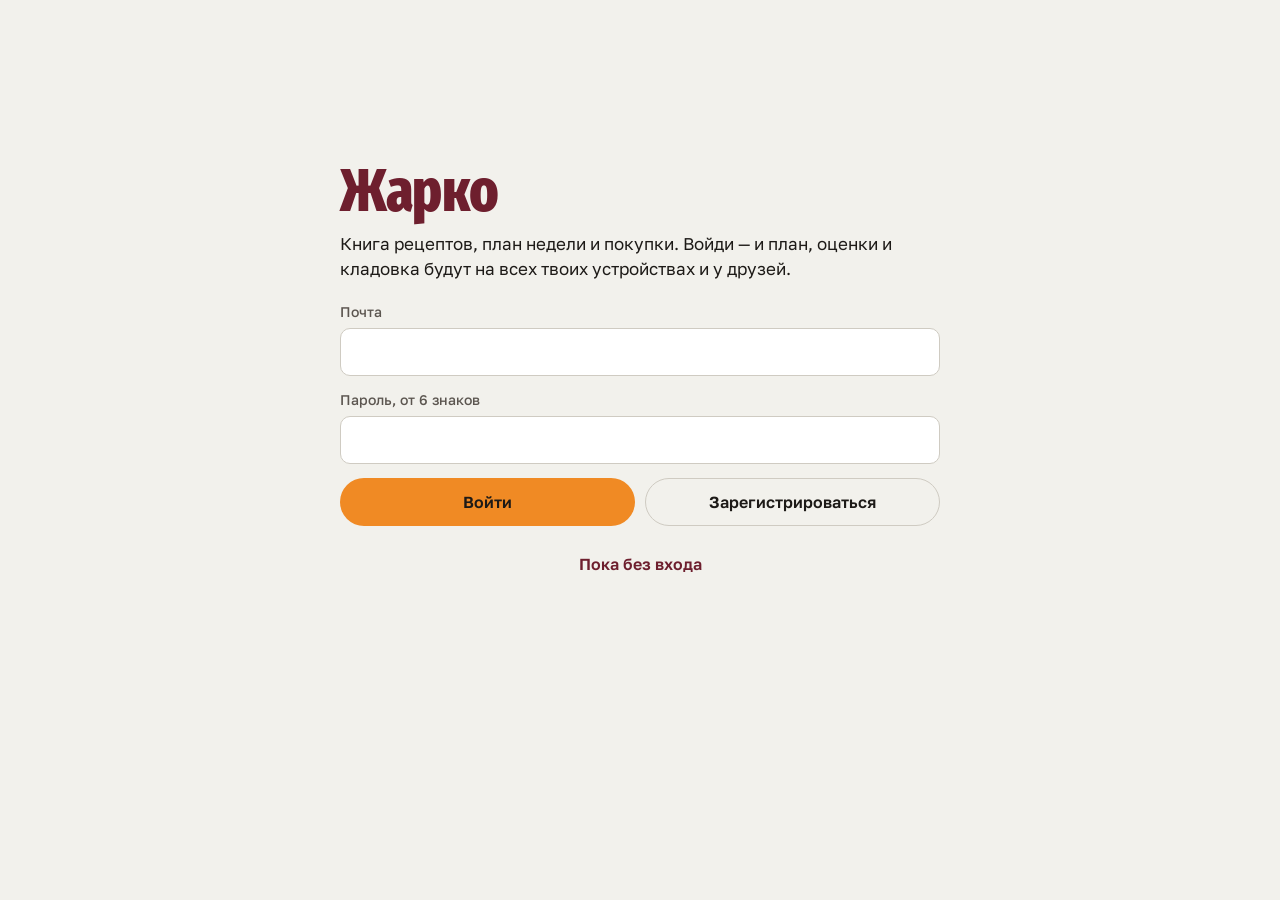
==== commit dddefca3: "Жарко 5: приложение пересобрано с нуля Новый дизайн (журнал о еде, темы и акценты с плавной сменой)," ====
--- a/index.html
+++ b/index.html
@@ -2,2220 +2,63 @@
 <html lang="ru">
 <head>
 <meta charset="utf-8">
-<meta name="viewport" content="width=device-width,initial-scale=1,maximum-scale=1,user-scalable=no,viewport-fit=cover">
+<meta name="viewport" content="width=device-width, initial-scale=1, viewport-fit=cover">
 <title>Жарко</title>
-<meta name="description" content="Книга рецептов-слайдшоу: продукты, посуда, шаги на двоих поваров, таймеры и подача.">
-<meta name="theme-color" content="#140a0d">
+<meta name="description" content="Книга рецептов, план недели, покупки и готовка по шагам.">
+<meta name="theme-color" content="#F2F1EC">
 <meta name="apple-mobile-web-app-capable" content="yes">
 <meta name="mobile-web-app-capable" content="yes">
-<meta name="apple-mobile-web-app-status-bar-style" content="black-translucent">
-<script>try{var th=localStorage.getItem("kuking:theme");if(th==="light"||th==="dark")document.documentElement.setAttribute("data-theme",th)}catch(e){}</script>
-<script>try{var a=localStorage.getItem("kuking:accent");if(a&&a!=="saffron"){document.documentElement.setAttribute("data-accent",a);addEventListener("DOMContentLoaded",function(){var m=document.querySelector("meta[name=theme-color]");if(m)m.setAttribute("content",getComputedStyle(document.documentElement).getPropertyValue("--bg").trim())})}}catch(e){}</script>
+<meta name="apple-mobile-web-app-status-bar-style" content="default">
 <meta name="apple-mobile-web-app-title" content="Жарко">
-<meta name="format-detection" content="telephone=no">
 <link rel="manifest" href="manifest.webmanifest">
-<link rel="icon" type="image/svg+xml" href="icons/icon.svg?v=5">
-<link rel="icon" type="image/png" sizes="32x32" href="icons/favicon-32.png?v=5">
-<link rel="icon" type="image/png" sizes="16x16" href="icons/favicon-16.png?v=5">
-<link rel="icon" type="image/png" sizes="192x192" href="icons/icon-192.png?v=5">
-<link rel="apple-touch-icon" href="icons/icon-180.png?v=5">
-<style>:root{box-sizing:border-box;padding-top:calc(env(safe-area-inset-top,0px) + 12px);padding-bottom:env(safe-area-inset-bottom,0px)}*,*::before,*::after{box-sizing:inherit}body{margin:0}img{max-width:100%}[hidden]{display:none!important}html{-webkit-text-size-adjust:100%}button,a,label{-webkit-tap-highlight-color:transparent}</style>
+<link rel="icon" href="icons/favicon-32.png" sizes="32x32">
+<link rel="apple-touch-icon" href="icons/icon-180.png">
+<link rel="preconnect" href="https://fonts.googleapis.com">
+<link rel="preconnect" href="https://fonts.gstatic.com" crossorigin>
+<link rel="stylesheet" href="https://fonts.googleapis.com/css2?family=Fira+Sans+Extra+Condensed:wght@600;800&family=Golos+Text:wght@400;500;600;700&display=swap">
+<link rel="stylesheet" href="css/app.css">
+<script>/* тема до первой отрисовки — без вспышки белого */(function(){try{var t=JSON.parse(localStorage.getItem('kuking:theme')||'"auto"'),a=JSON.parse(localStorage.getItem('kuking:accent')||'"saffron"');}catch(e){t='auto';a='saffron'}var d=t==='dark'||(t!=='light'&&matchMedia('(prefers-color-scheme: dark)').matches);document.documentElement.setAttribute('data-theme',d?'dark':'light');if(a==='beet'||a==='sorrel')document.documentElement.setAttribute('data-accent',a)})();</script>
 </head>
 <body>
-<div id="curtain" hidden aria-hidden="true"><div class="cur-in"><div class="spx" role="img" aria-label="Жарко"><i class="spx-badge"></i><div class="spx-move"><div class="spx-ign"><i class="spx-glow"></i><svg class="spx-hot" viewBox="-6 -82 411 116"><defs><linearGradient id="spg" x1="0" y1="1" x2="0" y2="0"><stop offset="0" stop-color="#c8502a"/><stop offset="1" stop-color="#f6a63c"/></linearGradient></defs><g transform="translate(46 -20) scale(0.72)"><path d="M0,-60 C16,-40 34,-26 34,0 C34,22 18,36 0,36 C-18,36 -34,22 -34,0 C-34,-16 -25,-25 -17,-33 C-15,-20 -9,-13 -3,-11 C-8,-30 -6,-45 0,-60 Z" fill="url(#spg)"/></g></svg><svg class="spx-cool" viewBox="-6 -82 411 116"><g transform="translate(46 -20) scale(0.72)"><path class="c1" d="M0,-60 C16,-40 34,-26 34,0 C34,22 18,36 0,36 C-18,36 -34,22 -34,0 C-34,-16 -25,-25 -17,-33 C-15,-20 -9,-13 -3,-11 C-8,-30 -6,-45 0,-60 Z"/><path class="c2" d="M2,-14 C10,-4 16,4 16,14 C16,24 9,30 1,30 C-8,30 -15,24 -15,14 C-15,6 -10,0 -5,-4 C-4,4 0,6 3,6 C0,-2 -1,-8 2,-14 Z"/></g></svg></div></div><span class="spx-l" style="--i:0"><svg viewBox="-6 -82 411 116"><g transform="translate(112 0)"><path d="M0.149328125 0.0V-3.52004296875Q1.59999609375 -3.5627109375 2.986666015625 -4.39471875Q4.3733359375 -5.2267265625 5.802667968750001 -6.805392578125Q7.232 -8.38405859375 8.725320312500001 -10.60269921875L14.95467578125 -19.818703125Q15.82933203125 -21.18401953125 16.906662109375 -22.208013671875Q17.9839921875 -23.2320078125 19.39198046875 -24.10666796875L12.330609375 -34.048Q10.282609375 -36.99198046875 8.490613281249999 -38.495972656250004Q6.6986171875 -39.99996484375 5.013296875 -40.58662890625Q3.3279765625 -41.17329296875 1.45066796875 -41.27995703125V-44.800000000000004H15.89335546875V-40.639953125Q15.1466953125 -40.703953125 14.02669140625 -40.725287109375Q12.9066875 -40.74662109375 11.90401953125 -40.81062109375Q12.90667578125 -40.04262890625 14.261345703125 -38.399958984375004Q15.616015625000001 -36.7572890625 17.066703125 -34.75193359375L23.786683593750002 -24.96001953125H28.41601171875V-35.413265625Q28.41601171875 -36.99194140625 28.469345703125 -38.453283203125Q28.522679687500002 -39.914625 28.650679687500002 -40.7892890625Q27.584015625 -40.7252890625 26.154673828125 -40.682623046875Q24.72533203125 -40.63995703125 23.8720078125 -40.57595703125V-44.800000000000004H40.917421875V-41.27995703125Q39.18944140625 -41.21595703125 38.197439453125 -40.6613046875Q37.2054375 -40.10665234375 36.81076171875 -38.783998046875Q36.4160859375 -37.46134375 36.4160859375 -34.94400390625V-24.96001953125H41.17341796875L47.93606640625 -34.75193359375Q49.2587578125 -36.5439609375 50.1334296875 -37.6746328125Q51.0081015625 -38.8053046875 51.680095703125005 -39.5626328125Q52.35208984375 -40.3199609375 53.03475 -40.853289062500004Q52.03208203125 -40.7892890625 50.912078125 -40.74662109375Q49.79207421875 -40.703953125 49.00274609375 -40.639953125V-44.800000000000004H63.36009765625V-41.27995703125Q61.52545703125 -41.17329296875 59.79746875 -40.58662890625Q58.06948046875 -39.99996484375 56.309484375 -38.495972656250004Q54.54948828125 -36.99198046875 52.50148828125 -34.048L45.4401171875 -24.149335937500002Q46.91210546875 -23.2320078125 47.925435546875 -22.208013671875Q48.938765625 -21.18401953125 49.85608984375 -19.818703125L56.106777343750004 -10.60269921875Q57.642765625 -8.38405859375 59.050763671875 -6.805392578125Q60.458761718750004 -5.2267265625 61.85609765625 -4.39471875Q63.25343359375 -3.5627109375 64.6401015625 -3.52004296875V0.0H55.87203515625Q55.31737109375 -0.04266796875 54.176037109375 -1.013341796875Q53.034703125 -1.984015625 51.744037109375 -3.4773515625Q50.45337109375 -4.9706875 49.472046875000004 -6.442671875L43.11471484375 -16.0426484375Q42.21871484375 -17.3439765625 41.258712890625 -18.623976562499998Q40.2987109375 -19.9039765625 39.21072265625 -20.7146328125L36.4160859375 -20.69330078125V-9.53605859375Q36.4160859375 -7.80805859375 36.3520859375 -6.3253847656249995Q36.2880859375 -4.8427109375 36.1600859375 -4.0107109375Q37.26941796875 -4.11737890625 38.688091796875 -4.160044921875Q40.106765625 -4.2027109375 40.917421875 -4.22404296875V0.0H23.8720078125V-3.52004296875Q25.66398828125 -3.605375 26.645324218749998 -4.149361328125Q27.62666015625 -4.69334765625 28.021335937499998 -6.048001953125Q28.41601171875 -7.40265625 28.41601171875 -9.85599609375V-20.69330078125L25.60004296875 -20.7146328125Q24.533386718750002 -19.9039765625 23.562718750000002 -18.623976562499998Q22.592050781250002 -17.3439765625 21.69605078125 -16.0426484375L15.3813828125 -6.442671875Q14.421390625 -4.94935546875 13.141390625 -3.45601953125Q11.861390625 -1.96268359375 10.73072265625 -1.00267578125Q9.6000546875 -0.04266796875 9.045390625 0.0Z"/></g></svg></span><span class="spx-l" style="--i:1"><svg viewBox="-6 -82 411 116"><g transform="translate(112 0)"><path d="M74.8106796875 0.0V-3.648046875Q76.64534375 -3.648046875 77.71201171875 -4.672046875Q78.7786796875 -5.696046875 79.49334765625 -7.4027109375Q80.208015625 -9.109375 80.97601171875 -11.17869921875L93.6906640625 -45.97333203125H97.189390625L111.0347109375 -10.58136328125Q111.461375 -9.49337109375 112.101375 -7.488041015625Q112.741375 -5.4827109375 112.784046875 -4.0107109375Q113.872046875 -4.11737890625 114.896044921875 -4.160044921875Q115.92004296875001 -4.2027109375 116.70936718749999 -4.22404296875V0.0H100.3466484375V-3.52004296875Q102.35196875 -3.541375 103.055966796875 -4.373369140625Q103.75996484375 -5.20536328125 103.65330078125 -6.528027343750001Q103.54663671875 -7.85069140625 102.9706328125 -9.3013671875L101.37065234375001 -13.653316406250001L86.565375 -13.35465234375L85.13606640625 -9.06673046875Q84.77340234375 -8.000078125 84.25073046875 -6.613396484375Q83.72805859375 -5.22671484375 83.237390625 -4.13871484375Q84.34671875000001 -4.2453828125 85.72272265625 -4.2880488281249995Q87.0987265625 -4.33071484375 87.93071484375 -4.352046875V0.0ZM87.9520546875 -17.47202734375H100.0053046875L96.52800390625 -26.87994140625Q95.73866796875001 -29.077281250000002 95.066669921875 -31.2852890625Q94.394671875 -33.493296875 93.9466796875 -35.34929296875H93.86134765625Q93.47735546875 -34.026640625 92.912025390625 -31.9786328125Q92.3466953125 -29.930625 91.3866875 -27.3066015625Z"/></g></svg></span><span class="spx-l" style="--i:2"><svg viewBox="-6 -82 411 116"><g transform="translate(112 0)"><path d="M129.93066015624998 -3.52004296875Q131.722640625 -3.605375 132.682642578125 -4.149361328125Q133.64264453125 -4.69334765625 134.03732031250001 -6.048001953125Q134.43199609375 -7.40265625 134.43199609375 -9.85599609375V-35.413265625Q134.43199609375 -36.99194140625 134.51733007812498 -38.453283203125Q134.6026640625 -39.914625 134.6666640625 -40.7892890625Q133.6 -40.7252890625 132.19199218749998 -40.682623046875Q130.783984375 -40.63995703125 129.93066015624998 -40.57595703125V-44.800000000000004Q134.09068359375 -44.864000000000004 138.314703125 -44.874666015625Q142.53872265625 -44.88533203125 146.80540625 -44.928000000000004Q152.62939453125 -44.97066796875 156.832060546875 -43.47733203125Q161.0347265625 -41.98399609375 163.296060546875 -38.9333203125Q165.55739453125 -35.88264453125 165.53605468749998 -31.10395703125Q165.53605078125 -28.5652890625 164.480044921875 -26.0159609375Q163.4240390625 -23.466632812500002 161.152041015625 -21.322640625000002Q158.88004296875 -19.1786484375 155.21072656249999 -17.83465234375Q151.54141015624998 -16.49065625 146.31478515625 -16.4053203125Q145.29076171875 -16.36265234375 144.352087890625 -16.36265234375Q143.4134140625 -16.36265234375 142.47473828124998 -16.42665234375V-9.5787265625Q142.47473828124998 -7.80805859375 142.42140429687498 -6.3253847656249995Q142.36807031249998 -4.8427109375 142.2400703125 -4.0107109375Q143.05073046875 -4.0747109375 144.09606640625 -4.1173769531249995Q145.14140234375 -4.16004296875 146.1760703125 -4.19204296875Q147.21073828125 -4.22404296875 147.82939453125 -4.245375V0.0H129.93066015624998ZM142.47473828124998 -20.50136328125Q143.34939453125 -20.41603125 144.106724609375 -20.362697265625002Q144.8640546875 -20.30936328125 145.78137890624998 -20.30936328125Q149.34404296875 -20.30936328125 151.818693359375 -21.57869140625Q154.29334375 -22.84801953125 155.573328125 -25.258677734375Q156.8533125 -27.6693359375 156.8533125 -31.08266015625Q156.8533125 -34.218664062500004 155.95731445312498 -36.213326171875Q155.06131640625 -38.20798828125 153.578658203125 -39.263980468750006Q152.096 -40.31997265625 150.30401953125 -40.7146328125Q148.51203906249998 -41.10929296875 146.72007421875 -41.10929296875Q145.07742578124999 -41.10929296875 144.149423828125 -40.57597265625Q143.221421875 -40.04265234375 142.848080078125 -38.751998046875Q142.47473828124998 -37.46134375 142.47473828124998 -35.20001171875Z"/></g></svg></span><span class="spx-l" style="--i:3"><svg viewBox="-6 -82 411 116"><g transform="translate(112 0)"><path d="M180.12266015625 0.0V-3.52004296875Q181.914640625 -3.605375 182.87464257812502 -4.149361328125Q183.83464453125 -4.69334765625 184.22932031250002 -6.048001953125Q184.62399609375 -7.40265625 184.62399609375 -9.85599609375V-35.413265625Q184.62399609375 -36.99194140625 184.709330078125 -38.453283203125Q184.7946640625 -39.914625 184.8586640625 -40.7892890625Q183.792 -40.7252890625 182.38399218749998 -40.682623046875Q180.975984375 -40.63995703125 180.12266015625 -40.57595703125V-44.800000000000004H197.16807421875V-41.27995703125Q195.44009375000002 -41.21595703125 194.44809179687502 -40.6613046875Q193.45608984375 -40.10665234375 193.06141406249998 -38.783998046875Q192.66673828125 -37.46134375 192.66673828125 -34.94400390625V-24.96001953125H197.338734375L203.29067187500002 -34.75193359375Q204.29334375 -36.45861328125 205.50934375 -38.25062109375Q206.72534375 -40.04262890625 207.70666796875 -40.853289062500004Q206.704 -40.7892890625 205.605330078125 -40.74662109375Q204.50666015625 -40.703953125 203.71733203125 -40.639953125V-44.800000000000004H218.75737109375V-41.27995703125Q216.92273046875 -41.17329296875 215.130740234375 -40.63996484375Q213.33875 -40.10663671875 211.54675390625 -38.623978515625Q209.7547578125 -37.1413203125 207.834765625 -34.048L201.64810156250002 -24.149335937500002Q203.12008984375 -23.2320078125 204.165419921875 -22.133351562500003Q205.21075000000002 -21.034695312500002 206.1067421875 -19.818703125L212.89073046875 -10.453375Q214.55470703125002 -8.1920703125 215.994703125 -6.64540234375Q217.43469921875 -5.098734375 218.832037109375 -4.33072265625Q220.229375 -3.5627109375 221.61604296875 -3.52004296875V0.0H212.44266796875002Q211.88800390625 -0.04266796875 210.768001953125 -1.066671875Q209.648 -2.09067578125 208.38933203124998 -3.594677734375Q207.1306640625 -5.0986796875 206.10667187500002 -6.442671875L199.32269921875002 -16.0426484375Q198.36270703125 -17.386640625000002 197.29604492187502 -18.719970703125Q196.2293828125 -20.05330078125 195.2480546875 -20.7146328125L192.66673828125 -20.69330078125V-9.53605859375Q192.66673828125 -7.80805859375 192.613404296875 -6.3253847656249995Q192.5600703125 -4.8427109375 192.4320703125 -4.0107109375Q193.498734375 -4.11737890625 194.928076171875 -4.160044921875Q196.35741796875 -4.2027109375 197.16807421875 -4.22404296875V0.0Z"/></g></svg></span><span class="spx-l" style="--i:4"><svg viewBox="-6 -82 411 116"><g transform="translate(112 0)"><path d="M256.66130859375 1.024Q250.58130859375 1.024 246.293310546875 -1.024Q242.0053125 -3.072 239.349314453125 -6.496Q236.69331640625 -9.92 235.455984375 -14.080000000000002Q234.21865234375 -18.240000000000002 234.21865234375 -22.400000000000002Q234.21865234375 -26.432000000000002 235.58398632812498 -30.560000000000002Q236.9493203125 -34.688 239.73332031249998 -38.144000000000005Q242.5173203125 -41.6 246.730654296875 -43.712Q250.94398828125 -45.824 256.61865625 -45.824Q262.46398828125 -45.824 266.70932031250004 -43.712Q270.95465234375 -41.6 273.674650390625 -38.112Q276.3946484375 -34.624 277.72798046875 -30.528000000000002Q279.0613125 -26.432000000000002 279.0613125 -22.400000000000002Q279.0613125 -18.432000000000002 277.69597851562503 -14.325333984375002Q276.33064453125 -10.218667968750001 273.54664453124997 -6.730667968750001Q270.76264453125 -3.24266796875 266.55997656249997 -1.109333984375Q262.35730859375 1.024 256.66130859375 1.024ZM257.1733203125 -2.965375Q260.714640625 -2.965375 263.18929296875 -4.6187070312500005Q265.6639453125 -6.2720390625 267.210599609375 -8.970701171875Q268.75725390625 -11.66936328125 269.471912109375 -14.90135546875Q270.1865703125 -18.13334765625 270.1865703125 -21.2693359375Q270.1865703125 -25.53601171875 269.31191015625 -29.269339843750004Q268.43725 -33.00266796875 266.66659375 -35.839990234375Q264.8959375 -38.6773125 262.2186171875 -40.287968750000005Q259.541296875 -41.898625 255.9999765625 -41.85595703125Q252.50132421875 -41.8132890625 250.016005859375 -40.106623046875Q247.5306875 -38.399957031250004 245.984033203125 -35.6799609375Q244.43737890625 -32.95996484375 243.722720703125 -29.706638671874998Q243.0080625 -26.4533125 243.0080625 -23.2959921875Q243.0080625 -20.117335937500002 243.78672265625 -16.576011718750003Q244.5653828125 -13.0346875 246.22937109375 -9.92002734375Q247.893359375 -6.8053671875 250.6026796875 -4.88537109375Q253.312 -2.965375 257.1733203125 -2.965375Z"/></g></svg></span></div></div></div>
-<script>try{var kre=sessionStorage.getItem('kuking:curtain'),ksp=sessionStorage.getItem('kuking:splashed');sessionStorage.removeItem('kuking:curtain');var kc=document.getElementById('curtain'),kt=Date.now(),kanim=!kre&&!ksp&&!(matchMedia&&matchMedia('(prefers-reduced-motion: reduce)').matches);kc.hidden=false;kc.classList.add('on','boot');window.__kBoot=true;if(kanim){kc.classList.add('anim');sessionStorage.setItem('kuking:splashed','1')}var kdone=false;function khide(){if(kdone)return;kdone=true;if(window.__kReloadPending){window.__kReloadNow&&window.__kReloadNow();return}window.__kBoot=false;kc.classList.add('out');kc.classList.remove('on');setTimeout(function(){kc.hidden=true;kc.classList.remove('boot','out','anim')},620)}addEventListener('load',function(){setTimeout(khide,Math.max(120,(kanim?3500:0)-(Date.now()-kt)))});setTimeout(khide,kanim?9000:6000)}catch(e){}</script>
-<div class="sb-strip" aria-hidden="true"></div>
-<link rel="preconnect" href="https://fonts.googleapis.com">
-<link rel="preconnect" href="https://fonts.gstatic.com" crossorigin>
-<!-- шрифты не держат загрузку: тупит Google — приложение открывается на системных и подменяет, когда скачаются -->
-<link rel="stylesheet" href="https://fonts.googleapis.com/css2?family=Lora:wght@500;600;700&family=Inter:wght@400;500;600;700&family=Golos+Text:wght@400;500;600;700&family=JetBrains+Mono:wght@500;700&family=Marck+Script&family=Yeseva+One&display=swap" media="print" onload="this.media='all'">
-<style>
-/* Кухня ночью: бордовая комната, оранжевый свет лампы, бутылочно-зелёные акценты. Крупный кегль — читается с другого конца столешницы. */
-:root {
-  color-scheme: dark;
-  --bg: #140a0d;
-  --surface: #1f1115;
-  --surface-2: #2a171d;
-  --line: #3d242b;
-  --fg: #f6ece4;
-  --muted: #b9a29a;
-  --orange: #FFB547;
-  --wine: #6E1530;
-  --orange-ink: #2a1206;
-  --burgundy: #8e1f38;
-  --burgundy-text: #ea7189;
-  --on-burgundy: #fff1ea;
-  --green: #8fbf6e;
-  --alarm: #ff4b4b;
-  --shadow: rgba(0,0,0,.5);
-  --f-display: 'Yeseva One', 'Playfair Display', Georgia, serif;
-  --f-body: -apple-system, 'SF Pro Text', 'Golos Text', 'Segoe UI', system-ui, sans-serif;
-  --f-mono: 'JetBrains Mono', ui-monospace, 'SF Mono', Menlo, monospace;
-  --f-script: 'Marck Script', 'Brush Script MT', cursive;
-}
-@media (prefers-color-scheme: light) {
-  :root:not([data-theme="dark"]) {
-    color-scheme: light;
-    --bg: #f6efe8; --surface: #fffaf6; --surface-2: #efe3d9; --line: #e4d2c6;
-    --fg: #24100f; --muted: #6c5249; --orange: #8a4f04; --orange-ink: #fff8f1;
-    --burgundy: #7d1830; --burgundy-text: #8a1c35; --on-burgundy: #fff1ea;
-    --green: #3d6a3b; --alarm: #d62828; --shadow: rgba(80,30,20,.22);
-  }
-}
-:root[data-theme="light"] {
-  color-scheme: light;
-  --bg: #f6efe8; --surface: #fffaf6; --surface-2: #efe3d9; --line: #e4d2c6;
-  --fg: #24100f; --muted: #6c5249; --orange: #8a4f04; --orange-ink: #fff8f1;
-  --burgundy: #7d1830; --burgundy-text: #8a1c35; --on-burgundy: #fff1ea;
-  --green: #3d6a3b; --alarm: #d62828; --shadow: rgba(80,30,20,.22);
-}
+<div id="boot" aria-hidden="true"><b>Жарко</b></div>
+<div id="app">
+  <main id="view" class="view" tabindex="-1"></main>
+</div>
+<nav class="tabs" id="tabs" aria-label="Разделы">
+  <div class="tabs-in">
+    <button type="button" class="tab" data-tab="today"><svg class="ico" viewBox="0 0 24 24" aria-hidden="true"><path d="M12 3c2 3 5 5 5 9a5 5 0 0 1-10 0c0-2 1-3 2-4 0 2 1 3 2 3 0-3-1-5 1-8z"/></svg>Сегодня</button>
+    <button type="button" class="tab" data-tab="book"><svg class="ico" viewBox="0 0 24 24" aria-hidden="true"><path d="M4 5a2 2 0 0 1 2-2h13v16H6a2 2 0 0 0-2 2z"/><path d="M4 19V5"/></svg>Книга</button>
+    <button type="button" class="tab" data-tab="plan"><svg class="ico" viewBox="0 0 24 24" aria-hidden="true"><rect x="3" y="5" width="18" height="16" rx="2"/><path d="M3 10h18M8 3v4M16 3v4"/></svg>План<span class="badge" id="shopBadge" hidden></span></button>
+    <button type="button" class="tab" data-tab="friends"><svg class="ico" viewBox="0 0 24 24" aria-hidden="true"><circle cx="9" cy="8" r="3.5"/><path d="M2.5 20c0-3.5 3-6 6.5-6s6.5 2.5 6.5 6"/><circle cx="17" cy="9" r="2.5"/><path d="M17 14c2.5 0 4.5 1.8 4.5 4.5"/></svg>Друзья<span class="badge" id="msgBadge" hidden></span></button>
+  </div>
+</nav>
+<canvas id="confetti" aria-hidden="true"></canvas>
 
-html, body { height: 100%; }
-body {
-  margin: 0; overflow: hidden;
-  font-family: var(--f-body); font-size: clamp(16px, 0.55vw + 13px, 20px); line-height: 1.5;
-  color: var(--fg);
-  background:
-    radial-gradient(1100px 620px at 88% -12%, color-mix(in srgb, var(--orange) 15%, transparent), transparent 62%),
-    radial-gradient(900px 520px at -8% 112%, color-mix(in srgb, var(--green) 11%, transparent), transparent 60%),
-    var(--bg);
-  -webkit-font-smoothing: antialiased;
-}
-button { font: inherit; color: inherit; cursor: pointer; }
-button:focus-visible, label:focus-within { outline: 2px solid var(--orange); outline-offset: 2px; }
-button:disabled { opacity: .35; cursor: default; }
-
-#app {
-  height: 100%; display: grid; grid-template-rows: auto 1fr auto;
-  padding-left: max(16px, env(safe-area-inset-left, 0px));
-  padding-right: max(16px, env(safe-area-inset-right, 0px));
-}
-
-/* ---- ProgressBar ---- */
-.top { padding-block: 6px 4px; }
-.progress { display: flex; gap: 4px; }
-.pb-seg { flex: 1; min-width: 0; padding: 8px 0; background: none; border: 0; }
-.pb-track { display: block; height: 5px; border-radius: 5px; overflow: hidden; background: color-mix(in srgb, var(--fg) 16%, transparent); transition: box-shadow .3s ease-out; }
-.pb-fill { display: block; height: 100%; background: var(--orange); transform: scaleX(0); transform-origin: left; transition: transform .3s ease-out, opacity .3s ease-out; }
-.pb-seg.done .pb-fill { transform: scaleX(1); opacity: .7; }
-.pb-seg.current .pb-fill { transform: scaleX(1); opacity: 1; }
-.pb-seg.current .pb-track { box-shadow: 0 0 12px color-mix(in srgb, var(--orange) 70%, transparent); }
-.pb-seg:hover .pb-track { background: color-mix(in srgb, var(--fg) 26%, transparent); }
-
-.bar { display: flex; align-items: center; gap: 10px; flex-wrap: wrap; padding-block: 2px 6px; }
-.brand { font-family: var(--f-display); font-size: 1.05rem; color: var(--orange); margin-right: auto; white-space: nowrap; }
-.modes, .guests { display: flex; align-items: center; background: var(--surface); border: 1px solid var(--line); border-radius: 999px; padding: 3px; }
-.mode-btn { border: 0; background: none; padding: 6px 12px; border-radius: 999px; font-size: .82rem; font-weight: 600; color: var(--muted); transition: background-color .25s, color .25s; }
-.mode-btn[aria-pressed="true"] { background: var(--burgundy); color: var(--on-burgundy); }
-.guests { gap: 2px; }
-.guests button { width: 34px; height: 34px; border-radius: 50%; border: 0; background: var(--surface-2); font-size: 1.2rem; line-height: 1; }
-.guests output { font-family: var(--f-mono); font-weight: 700; font-size: 1.1rem; min-width: 1.6em; text-align: center; color: var(--orange); font-variant-numeric: tabular-nums; }
-.guests .gl { font-size: .78rem; color: var(--muted); padding-right: 6px; }
-.icon-btn { width: 40px; height: 40px; border-radius: 12px; border: 1px solid var(--line); background: var(--surface); display: grid; place-items: center; }
-.icon-btn svg { width: 20px; height: 20px; fill: none; stroke: currentColor; stroke-width: 2; stroke-linecap: round; }
-@media (max-width: 560px) { .brand { display: none; } .mode-btn { padding: 6px 9px; font-size: .76rem; } .guests .gl { display: none; } }
-
-/* ---- Stage / SlideTransition ---- */
-.stage { position: relative; overflow: hidden; min-height: 0; }
-.slide { position: absolute; inset: 0; overflow-y: auto; overscroll-behavior: contain; touch-action: pan-y; will-change: transform, opacity; }
-.slide-inner { max-width: 1200px; margin: 0 auto; padding-block: 14px 110px; }
-
-.eyebrow { font-family: var(--f-mono); font-size: .74rem; letter-spacing: .14em; text-transform: uppercase; color: var(--green); margin: 0 0 6px; }
-.display { font-family: var(--f-display); font-weight: 400; font-size: clamp(2.6rem, 7vw, 5.4rem); line-height: .98; margin: 0 0 14px; text-wrap: balance; }
-.display .accent { color: var(--orange); }
-.lede { max-width: 62ch; font-size: 1.1em; color: var(--muted); margin: 0 0 18px; }
-.step-title { font-family: var(--f-display); font-weight: 400; font-size: clamp(1.8rem, 3.8vw, 2.9rem); line-height: 1.08; margin: 4px 0 14px; text-wrap: balance; }
-.step-title .for { font-family: var(--f-mono); font-size: .42em; color: var(--orange); vertical-align: middle; letter-spacing: .04em; }
-.label { font-family: var(--f-mono); font-size: .72rem; letter-spacing: .14em; text-transform: uppercase; color: var(--muted); font-weight: 500; margin: 0 0 10px; }
-.card { background: var(--surface); border: 1px solid var(--line); border-radius: 18px; padding: 16px 18px; min-width: 0; }
-.note { background: color-mix(in srgb, var(--green) 14%, transparent); border-radius: 12px; padding: 10px 14px; margin: 0 0 16px; max-width: 72ch; }
-.small { font-size: .84rem; color: var(--muted); margin: 10px 0; }
-.q { font-family: var(--f-mono); font-weight: 700; color: var(--orange); white-space: nowrap; font-size: .9em; font-variant-numeric: tabular-nums; }
-
-/* cover */
-.cover-grid { display: grid; grid-template-columns: 1.25fr 1fr 1fr; gap: 16px; }
-@media (max-width: 980px) { .cover-grid { grid-template-columns: 1fr 1fr; } .cover-grid .kbju { grid-column: 1 / -1; } }
-@media (max-width: 620px) { .cover-grid { grid-template-columns: 1fr; } }
-.menu-list, .phases { list-style: none; margin: 0; padding: 0; display: grid; gap: 10px; }
-.menu-list li { display: grid; }
-.dish { font-weight: 600; }
-.dish-desc { font-size: .86rem; color: var(--muted); }
-.phases li { display: grid; grid-template-columns: 3.2em 1fr; gap: 8px; align-items: baseline; }
-.ph-t { font-family: var(--f-mono); font-weight: 700; color: var(--orange); font-variant-numeric: tabular-nums; }
-.kcal { display: flex; align-items: baseline; gap: 8px; }
-.kcal-n { font-family: var(--f-display); font-size: 3rem; line-height: 1; color: var(--orange); }
-.kcal-u { color: var(--muted); }
-.macros { display: flex; gap: 8px; flex-wrap: wrap; margin-top: 10px; }
-.mac { font-family: var(--f-mono); font-size: .82rem; font-weight: 700; padding: 4px 10px; border-radius: 8px; }
-.mac-p { background: color-mix(in srgb, var(--green) 22%, transparent); color: var(--green); }
-.mac-f { background: color-mix(in srgb, var(--burgundy-text) 20%, transparent); color: var(--burgundy-text); }
-.mac-c { background: color-mix(in srgb, var(--orange) 20%, transparent); color: var(--orange); }
-.kt { width: 100%; border-collapse: collapse; font-size: .82rem; }
-.kt td { padding: 4px 0; border-top: 1px dashed var(--line); color: var(--muted); }
-.kt td:last-child { text-align: right; font-family: var(--f-mono); font-variant-numeric: tabular-nums; color: var(--fg); }
-.start-hint { color: var(--muted); font-size: .9rem; margin-top: 18px; }
-
-/* shop */
-.shop-top { display: flex; align-items: center; gap: 12px; flex-wrap: wrap; margin-bottom: 10px; }
-.counter { font-size: 1rem; }
-.counter .cn { font-family: var(--f-display); font-size: 1.8rem; color: var(--orange); }
-.counter b { color: var(--green); }
-.ghost-btn { border: 1px solid var(--line); background: none; border-radius: 10px; padding: 6px 12px; font-size: .82rem; color: var(--muted); }
-.shop-grid { display: grid; grid-template-columns: repeat(auto-fill, minmax(min(100%, 330px), 1fr)); gap: 14px; align-items: start; }
-.item { display: grid; grid-template-columns: 30px minmax(0, 1fr) auto; gap: 10px; align-items: center; padding: 9px 2px; border-bottom: 1px dashed var(--line); cursor: pointer; border-radius: 6px; }
-.item:last-child { border-bottom: 0; }
-.item input { position: absolute; opacity: 0; width: 1px; height: 1px; }
-.box { width: 26px; height: 26px; border: 2px solid var(--muted); border-radius: 7px; display: grid; place-items: center; transition: background-color .2s, border-color .2s; }
-.box svg { width: 18px; height: 18px; fill: none; stroke: var(--orange-ink); stroke-width: 3; stroke-linecap: round; stroke-linejoin: round; opacity: 0; transition: opacity .2s; }
-.item input:checked + .box { background: var(--green); border-color: var(--green); }
-.item input:checked + .box svg { opacity: 1; }
-.item input:checked ~ .nm { color: var(--muted); text-decoration: line-through; text-decoration-color: color-mix(in srgb, var(--muted) 60%, transparent); }
-.nm { min-width: 0; }
-.am { font-family: var(--f-mono); font-weight: 700; color: var(--orange); white-space: nowrap; font-size: .9rem; text-align: right; font-variant-numeric: tabular-nums; max-width: 16ch; white-space: normal; }
-.badge-buy { display: inline-block; margin-left: 8px; font-family: var(--f-mono); font-size: .7rem; letter-spacing: .08em; text-transform: uppercase; background: var(--burgundy); color: var(--on-burgundy); padding: 2px 7px; border-radius: 6px; vertical-align: 2px; }
-
-/* tools — карточки «приближаются» к экрану */
-.tool-zone { margin-bottom: 18px; }
-.tool-grid { display: grid; grid-template-columns: repeat(auto-fill, minmax(min(100%, 230px), 1fr)); gap: 12px; }
-.tool-card {
-  display: flex; gap: 14px; align-items: center; text-align: left; padding: 14px;
-  border-radius: 16px; background: var(--surface); border: 1px solid var(--line);
-  transform: perspective(700px) translate3d(0,0,0);
-  transition: transform .5s cubic-bezier(.2,.9,.25,1.15), box-shadow .5s cubic-bezier(.2,.8,.2,1), background-color .35s, border-color .35s;
-}
-.tool-card:hover { border-color: color-mix(in srgb, var(--orange) 45%, var(--line)); }
-.tool-card.got {
-  transform: perspective(700px) translate3d(0,-4px,46px);
-  background: var(--surface-2); border-color: var(--orange);
-  box-shadow: 0 22px 44px -16px var(--shadow), 0 0 0 1px var(--orange);
-  position: relative; z-index: 1;
-}
-.tc-ico { flex: none; width: 58px; color: var(--muted); transition: color .35s; }
-.tool-card.got .tc-ico { color: var(--orange); }
-.ico { width: 100%; height: auto; fill: none; stroke: currentColor; stroke-width: 2.4; stroke-linecap: round; stroke-linejoin: round; }
-.tc-txt { display: grid; gap: 2px; min-width: 0; }
-.tc-name { font-weight: 600; justify-self: start; color: var(--fg); padding-bottom: 2px; background: linear-gradient(var(--orange), var(--orange)) left bottom / 0 2px no-repeat; transition: color .35s, background-size .45s cubic-bezier(.2,.8,.2,1), text-shadow .35s; }
-.tool-card.got .tc-name { color: var(--orange); background-size: 100% 2px; text-shadow: 0 0 14px color-mix(in srgb, var(--orange) 45%, transparent); }
-.tc-use { font-size: .84rem; color: var(--muted); }
-.tool-card.got .tc-use { color: var(--fg); }
-
-/* step + lanes */
-.step-meta { display: flex; gap: 8px; flex-wrap: wrap; }
-.pill { font-family: var(--f-mono); font-size: .8rem; padding: 4px 10px; border-radius: 999px; border: 1px solid var(--line); color: var(--muted); }
-.pill-time { background: var(--burgundy); border-color: var(--burgundy); color: var(--on-burgundy); font-weight: 700; }
-.lanes { display: grid; grid-template-columns: 1fr 1fr; gap: 16px; align-items: start; }
-.lanes.one { grid-template-columns: 1fr; max-width: 900px; }
-@media (max-width: 780px) { .lanes { grid-template-columns: 1fr; } }
-.lane { background: var(--surface); border: 1px solid var(--line); border-radius: 20px; padding: 14px 18px 18px; min-width: 0; }
-.lane-head { display: flex; align-items: baseline; gap: 10px; margin-bottom: 12px; flex-wrap: wrap; }
-.role { font-family: var(--f-display); font-size: 1.7rem; line-height: 1; }
-.lane-chef .role, .lane-you .role { color: var(--orange); }
-.lane-sous .role { color: var(--green); }
-.lane-both .role { color: var(--burgundy-text); }
-.role-sub { font-size: .8rem; color: var(--muted); }
-.lane-close { margin-left: auto; border: 1px solid var(--line); background: none; border-radius: 10px; padding: 4px 10px; font-size: .78rem; color: var(--muted); }
-.lane-restore { border: 1px dashed var(--orange); background: none; color: var(--orange); border-radius: 12px; padding: 8px 14px; margin: 0 8px 12px 0; font-size: .85rem; font-weight: 600; }
-.actions { list-style: none; margin: 0; padding: 0; counter-reset: a; display: grid; gap: 14px; }
-.act { counter-increment: a; display: grid; grid-template-columns: 2em minmax(0, 1fr); column-gap: 12px; }
-.act::before { content: counter(a); grid-row: 1 / span 3; font-family: var(--f-mono); font-weight: 700; font-size: .82rem; color: var(--muted); width: 2em; height: 2em; border: 1.5px solid var(--line); border-radius: 50%; display: grid; place-items: center; }
-.act > * { grid-column: 2; }
-.act-text { font-size: 1.06em; line-height: 1.5; }
-.act-text strong { font-weight: 700; background: linear-gradient(transparent 62%, color-mix(in srgb, var(--orange) 32%, transparent) 0); }
-.act-div { font-family: var(--f-mono); font-size: .72rem; letter-spacing: .12em; text-transform: uppercase; color: var(--green); padding-top: 8px; border-top: 1px dashed var(--line); }
-.tool-chip { display: inline-flex; align-items: center; gap: 6px; justify-self: start; margin-top: 6px; font-size: .8rem; color: var(--green); border: 1px solid color-mix(in srgb, var(--green) 45%, transparent); border-radius: 999px; padding: 2px 10px 2px 6px; }
-.tool-chip .ico { width: 16px; stroke-width: 3.5; }
-.act-timer { margin-top: 10px; }
-.joke { margin: 18px 0 0; max-width: 70ch; color: var(--muted); font-style: italic; }
-.joke-k { font-style: normal; font-family: var(--f-mono); font-size: .7rem; letter-spacing: .12em; text-transform: uppercase; background: var(--burgundy); color: var(--on-burgundy); padding: 2px 7px; border-radius: 6px; margin-right: 8px; vertical-align: 2px; }
-
-/* ---- RingTimer ---- */
-.rt { display: flex; align-items: center; gap: 18px; flex-wrap: wrap; background: var(--surface-2); border-radius: 18px; padding: 14px; border: 1px solid var(--line); transition: border-color .3s; }
-.rt-dial { position: relative; width: clamp(132px, 24vw, 176px); aspect-ratio: 1; max-width: 100%; flex: none; }
-.rt-dial svg { width: 100%; height: 100%; transform: rotate(-90deg); display: block; }
-.rt-track { fill: none; stroke: color-mix(in srgb, var(--fg) 12%, transparent); stroke-width: 9; }
-.rt-ring { fill: none; stroke: var(--orange); stroke-width: 9; stroke-linecap: round; transition: stroke .4s; }
-.rt-center { position: absolute; inset: 0; display: grid; place-content: center; text-align: center; }
-.rt-time { font-family: var(--f-mono); font-weight: 700; font-size: clamp(1.8rem, 4.6vw, 2.5rem); line-height: 1; font-variant-numeric: tabular-nums; }
-.rt-label { font-size: .74rem; color: var(--muted); margin-top: 4px; max-width: 9em; }
-.rt-btns { display: flex; gap: 8px; flex-wrap: wrap; }
-.rt-btns button { min-height: 48px; padding: 0 18px; border-radius: 14px; font-weight: 700; border: 1px solid var(--line); background: var(--surface); }
-.rt-go { background: var(--orange) !important; border-color: var(--orange) !important; color: var(--orange-ink); min-width: 7.5em; }
-.rt-stop { background: var(--burgundy) !important; border-color: var(--burgundy) !important; color: var(--on-burgundy); letter-spacing: .06em; text-transform: uppercase; }
-.rt.running .rt-go { background: var(--surface) !important; border-color: var(--orange) !important; color: var(--orange); }
-.rt.warn .rt-ring, .rt.ringing .rt-ring { stroke: var(--alarm); }
-.rt.warn .rt-time { color: var(--alarm); }
-.rt.warn .rt-dial { animation: rtPulse 1s ease-in-out infinite; }
-.rt.ringing { border-color: var(--alarm); animation: rtGlow .9s ease-in-out infinite; }
-.rt.ringing .rt-time { color: var(--alarm); }
-.rt.ringing .rt-stop { animation: rtPulse .9s ease-in-out infinite; }
-@keyframes rtPulse { 50% { transform: scale(1.05); } }
-@keyframes rtGlow { 50% { box-shadow: 0 0 0 6px color-mix(in srgb, var(--alarm) 30%, transparent); } }
-
-/* serve */
-.serve-grid { display: grid; grid-template-columns: minmax(0, 1fr) minmax(0, 1fr); gap: 28px; align-items: center; }
-@media (max-width: 780px) { .serve-grid { grid-template-columns: 1fr; } }
-.serve-fig { margin: 0; }
-.plating { width: 100%; max-width: 520px; height: auto; display: block; margin: 0 auto; }
-.serve-points { margin: 12px 0 0; padding-left: 1.1em; display: grid; gap: 12px; }
-.serve-points li::marker { color: var(--orange); }
-.dish-tags { display: flex; gap: 6px; flex-wrap: wrap; }
-/* еда и фарфор — реальные цвета, одинаковые в обеих темах */
-.p-shadow { fill: rgba(0,0,0,.22); }
-.p-plate { fill: #fbfaf7; stroke: #e5dfd5; stroke-width: 2; }
-.p-rim { fill: none; stroke: #ebe5dc; stroke-width: 2; }
-.p-crack { fill: none; stroke: #cdc3b6; stroke-width: .7; opacity: .7; }
-.p-risotto { fill: #e6a23a; }
-.p-grain { fill: #f4cb6e; }
-.p-sauce { fill: #7a1626; }
-.p-skin { fill: #6b3420; }
-.p-meat { fill: #b9485c; }
-.p-meat2 { fill: #d77283; }
-.p-zest { fill: none; stroke: #ff8a2a; stroke-width: 3; stroke-linecap: round; }
-.p-thyme { fill: #6f8f4c; }
-.c-bread { fill: #dcaa5f; }
-.c-crust { fill: none; stroke: #a86b2c; stroke-width: 2.5; }
-.c-mousse { fill: #a5644d; }
-.c-swirl { fill: none; stroke: #c28069; stroke-width: 3; stroke-linecap: round; }
-.c-jam { fill: #e2621b; }
-.c-salt { fill: #ffffff; }
-.b-white { fill: #f8f6f2; stroke: #dcd5ca; stroke-width: 3; }
-.b-glass { fill: rgba(200,225,240,.22); stroke: rgba(170,200,220,.8); stroke-width: 3; }
-.b-oil { fill: rgba(196,170,60,.35); }
-.o-olive { fill: #8a9a38; stroke: #6c7a28; stroke-width: 1; }
-.o-rosemary { fill: none; stroke: #4f6b3a; stroke-width: 3; stroke-linecap: round; stroke-dasharray: 3 3; }
-
-
-.v-ricotta .c-mousse { fill: #f4efe4; }
-.v-ricotta .c-jam { fill: #e2a12b; }
-.v-ricotta .c-swirl { stroke: #d9cfbe; }
-.v-tapenade .c-mousse { fill: #3b2a24; }
-.v-tapenade .c-jam { fill: #e2c22b; }
-.v-tapenade .c-swirl { stroke: #5c4a40; }
-.v-garlic .k-sauce { fill: rgba(246,236,214,.8); }
-.v-garlic .k-pool { fill: #efe3c6; }
-.v-garlic .k-parsley { fill: #4f9a2e; }
-.v-garlic .k-lemon, .v-garlic .k-lemon-in { display: none; }
-.k-sauce { fill: rgba(222,178,86,.55); }
-.k-mash { fill: #f1e0b6; }
-.k-ridge { fill: none; stroke: #ddc791; stroke-width: 3; stroke-linecap: round; }
-.k-pool { fill: #c98a3a; }
-.k-skin { fill: #b8682a; stroke: #8a4a1a; stroke-width: 2; }
-.k-hl { fill: none; stroke: #e7a35a; stroke-width: 5; stroke-linecap: round; opacity: .8; }
-.k-crisp { fill: #8d4b1c; }
-.k-garlic { fill: #f0dca6; stroke: #c9a25a; stroke-width: .8; }
-.k-parsley { fill: #4f7d36; }
-.k-zest { fill: none; stroke: #f0cf34; stroke-width: 3; stroke-linecap: round; }
-.k-lemon { fill: #f2d03b; }
-.k-lemon-in { fill: #fbeea0; }
-.pa-sauce { fill: #b8361e; }
-.pa-pipe { fill: #f2c66a; stroke: #c99436; stroke-width: 1.4; }
-.pa-hole { fill: #8f2a14; }
-.pa-ridge { fill: none; stroke: #d7a548; stroke-width: 1; }
-.pa-mince { fill: #6a2c18; }
-.pa-herb { fill: #3f8a2c; }
-.pa-garlic { fill: #fbf3dc; }
-.bg-bun { fill: #d9934a; stroke: #a8642a; stroke-width: 2; }
-.bg-shine { fill: none; stroke: #f2c07e; stroke-width: 7; stroke-linecap: round; opacity: .75; }
-.bg-patty { fill: #5a3020; }
-.bg-crust { fill: none; stroke: #2e170e; stroke-width: 3; stroke-linecap: round; }
-.bg-cheese { fill: #f4a91f; stroke: #d98a0e; stroke-width: 1; }
-.bg-onion { fill: none; stroke: #8a4a1c; stroke-width: 6; stroke-linecap: round; stroke-linejoin: round; }
-.bg-pickle { fill: #6f8f3a; stroke: #4f6c26; stroke-width: 1.5; }
-.bg-sauce { fill: #e98a5a; }
-.bg-fry { fill: #f0c24c; stroke: #c9902a; stroke-width: 1.5; }
-.bg-aioli { fill: #f3e3c3; }
-.bg-aioli-in { fill: none; stroke: #f3e3c3; stroke-width: 3; stroke-linecap: round; }
-.bg-smoke { fill: #b23a1c; }
-.bg-swirl { fill: none; stroke: #d9c49c; stroke-width: 3; stroke-linecap: round; }
-.bg-glass-in { fill: rgba(200,225,240,.10); stroke: rgba(170,200,220,.4); stroke-width: 1.5; }
-.bg-wing { fill: #d8541c; stroke: #9e3410; stroke-width: 2; }
-.bg-wing-hl { fill: none; stroke: #ff9a52; stroke-width: 3.5; stroke-linecap: round; opacity: .8; }
-.bg-bone { fill: #f0e2c8; stroke: #c9b58e; stroke-width: 1; }
-.bg-drip { fill: #c2410f; opacity: .85; }
-
-
-/* edit mode */
-#editBtn[aria-pressed="true"] { background: var(--orange); border-color: var(--orange); color: var(--orange-ink); }
-.edit-bar { display: flex; align-items: center; gap: 10px; flex-wrap: wrap; padding: 8px 12px; margin-bottom: 6px; border-radius: 12px; background: color-mix(in srgb, var(--orange) 16%, var(--surface)); border: 1px solid var(--orange); font-size: .86rem; }
-.edit-bar span { flex: 1 1 260px; min-width: 0; }
-.edit-bar .nav-btn { min-height: 40px; padding: 0 16px; }
-body.editing [data-ek] { outline: 1.5px dashed color-mix(in srgb, var(--orange) 70%, transparent); outline-offset: 2px; border-radius: 4px; cursor: text; }
-body.editing [data-ek]:focus { outline: 2px solid var(--orange); background: color-mix(in srgb, var(--orange) 12%, transparent); }
-body.editing .ed-on { font-family: var(--f-mono); font-size: .92em; white-space: pre-wrap; }
-body.editing .tool-card { cursor: default; }
-.tool-card { cursor: pointer; }
-.tool-card:focus-visible { outline: 2px solid var(--orange); outline-offset: 2px; }
-
-/* final */
-.slide-final .slide-inner { min-height: 100%; display: grid; place-items: center; padding-block: 20px; }
-.final { text-align: center; display: grid; justify-items: center; gap: 8px; }
-.final-title { font-family: var(--f-script); font-weight: 400; font-size: clamp(3.6rem, 13vw, 9rem); line-height: .95; margin: 0; color: var(--orange); text-shadow: 0 6px 40px color-mix(in srgb, var(--orange) 45%, transparent); text-wrap: balance; }
-.final-sub { max-width: 46ch; color: var(--muted); font-size: 1.05em; }
-.final-btns { display: flex; gap: 10px; flex-wrap: wrap; justify-content: center; margin-top: 8px; }
-
-/* nav */
-.nav { display: flex; align-items: center; gap: 12px; padding-block: 8px 10px; border-top: 1px solid color-mix(in srgb, var(--line) 70%, transparent); }
-.nav-btn { min-height: 52px; padding: 0 22px; border-radius: 14px; border: 1px solid var(--line); background: var(--surface); font-weight: 700; font-size: 1rem; }
-.nav-btn.primary { background: var(--orange); border-color: var(--orange); color: var(--orange-ink); }
-#slideLabel { flex: 1; text-align: center; display: grid; line-height: 1.2; min-width: 0; }
-.sl-n { font-family: var(--f-mono); font-size: .72rem; color: var(--muted); font-variant-numeric: tabular-nums; }
-.sl-t { font-weight: 600; white-space: nowrap; overflow: hidden; text-overflow: ellipsis; }
-
-/* timer dock */
-.dock { position: fixed; right: calc(env(safe-area-inset-right, 0px) + 14px); bottom: calc(env(safe-area-inset-bottom, 0px) + 84px); display: grid; gap: 8px; z-index: 30; justify-items: end; }
-.dock-chip { display: flex; align-items: stretch; border-radius: 14px; overflow: hidden; background: var(--surface-2); border: 1px solid var(--orange); box-shadow: 0 10px 30px -10px var(--shadow); }
-.dock-go { display: grid; text-align: left; padding: 6px 12px; border: 0; background: none; }
-.dock-l { font-size: .72rem; color: var(--muted); }
-.dock-t { font-family: var(--f-mono); font-weight: 700; font-size: 1.3rem; color: var(--orange); font-variant-numeric: tabular-nums; }
-.dock-chip.paused .dock-t { color: var(--muted); }
-.dock-stop { border: 0; background: var(--burgundy); color: var(--on-burgundy); font-weight: 700; padding: 0 12px; font-size: .78rem; text-transform: uppercase; letter-spacing: .06em; }
-.dock-chip.ringing { border-color: var(--alarm); animation: rtGlow .9s ease-in-out infinite; }
-.dock-chip.ringing .dock-t { color: var(--alarm); }
-
-
-/* library */
-.lib-btn { display: inline-flex; align-items: center; gap: 6px; }
-.home-ico { width: 22px; height: 22px; fill: none; stroke: currentColor; stroke-width: 2.2; stroke-linecap: round; stroke-linejoin: round; flex: none; }
-.lib-btn { border: 1px solid var(--orange); background: none; color: var(--orange); border-radius: 999px; padding: 7px 14px; font-weight: 700; font-size: .82rem; }
-.lib-ov { position: fixed; inset: 0; z-index: 40; background: radial-gradient(700px 380px at 90% -10%, color-mix(in srgb, var(--orange) 7%, transparent), transparent 65%), var(--bg); overflow-y: auto; padding: 0 max(16px, env(safe-area-inset-right, 0px)) 24px max(16px, env(safe-area-inset-left, 0px)); }
-.lib-panel { max-width: 1100px; margin: 0 auto; padding: 6px 0 22px; }
-.lib-title { font-family: var(--f-display); font-weight: 400; font-size: clamp(2.6rem, 7vw, 4.4rem); line-height: 1; margin: 6px 0 14px; color: var(--orange); }
-.lib-note { display: grid; gap: 8px; margin-top: 10px; }
-.lib-ta { width: 100%; box-sizing: border-box; resize: vertical; min-height: 72px; font: inherit; font-size: .9rem; color: var(--fg); background: var(--surface-2); border: 1px solid var(--line); border-radius: 12px; padding: 10px 12px; }
-.lib-ta:focus { outline: 2px solid var(--orange); outline-offset: 1px; }
-.lib-save { justify-self: end; border-color: var(--green); color: var(--fg); background: color-mix(in srgb, var(--green) 18%, transparent); font-weight: 700; }
-.lib-note-view { display: flex; gap: 8px; align-items: flex-start; margin-top: 10px; padding: 8px 8px 8px 12px; border-radius: 12px; background: color-mix(in srgb, var(--green) 12%, transparent); }
-.lib-note-view .label { margin: 0; }
-.lib-cm { margin: 0; flex: 1; min-width: 0; font-size: .95rem; line-height: 1.45; font-weight: 500; display: -webkit-box; -webkit-line-clamp: 2; -webkit-box-orient: vertical; overflow: hidden; cursor: pointer; color: var(--fg); }
-.lib-cm.full { display: block; -webkit-line-clamp: unset; color: var(--fg); }
-.lib-more { flex: none; display: inline-grid; place-items: center; width: 28px; height: 28px; border-radius: 8px; border: 1px solid color-mix(in srgb, var(--orange) 45%, transparent); background: none; padding: 0; color: var(--orange); font-size: .8rem; font-weight: 600; }
-.lib-more svg { width: 16px; height: 16px; fill: none; stroke: currentColor; stroke-width: 2.6; stroke-linecap: round; stroke-linejoin: round; transition: transform .25s; }
-.lib-more[aria-expanded="true"] svg { transform: rotate(180deg); }
-.lib-more[hidden] { display: none; }
-.lib-note-view.can-open { cursor: pointer; transition: background-color .2s; }
-.lib-note-view.can-open:hover { background: color-mix(in srgb, var(--green) 20%, transparent); }
-.lib-cm-row { display: flex; gap: 16px; align-items: center; flex-wrap: wrap; }
-.lib-note-view p { white-space: pre-wrap; }
-.lib-head { display: flex; align-items: center; gap: 12px; justify-content: space-between; position: sticky; top: 0; z-index: 6; background: var(--bg); margin: 0 calc(-1 * max(16px, env(safe-area-inset-right, 0px))) 10px calc(-1 * max(16px, env(safe-area-inset-left, 0px))); padding: calc(env(safe-area-inset-top, 0px) + 14px) max(16px, env(safe-area-inset-right, 0px)) 10px max(16px, env(safe-area-inset-left, 0px)); border-bottom: 1px solid var(--line); }
-/* полоса под часами и батареей: всегда тёмная, чтобы белые цифры статус-бара читались */
-.sb-strip { position: fixed; top: 0; left: 0; right: 0; height: env(safe-area-inset-top, 0px); background: #1b0f12; z-index: 100; pointer-events: none; }
-.lib-head .lib-title { margin-block: 0; }
-.lib-rand { display: flex; flex-wrap: wrap; gap: 8px; align-items: center; margin-bottom: 16px; min-height: 40px; }
-.lib-rand .label { margin: 0 6px 0 0; }
-.lib-rand .mode-btn { background: var(--surface); border: 1px solid var(--line); color: var(--fg); }
-.lib-rand .small { flex-basis: 100%; margin: 4px 0 0; }
-.lib-grid { display: grid; grid-template-columns: repeat(auto-fill, minmax(min(100%, 300px), 1fr)); gap: 14px; }
-.lib-card { display: grid; gap: 6px; align-content: start; }
-.lib-card.on { border-color: var(--orange); }
-.lib-name { font-family: var(--f-display); font-weight: 400; font-size: 1.6rem; margin: 0; line-height: 1.1; }
-.lib-dishes { margin: 4px 0 10px; padding-left: 1.1em; font-size: .88rem; display: grid; gap: 2px; }
-.lib-dishes li::marker { color: var(--orange); }
-@media (max-width: 560px) { .lib-btn { padding: 6px 10px; } }
-.is-editing .lib-card { animation: libJiggle .32s ease-in-out infinite; transform-origin: 50% 40%; }
-.is-editing .lib-card:nth-child(2n) { animation-delay: -.16s; animation-duration: .36s; }
-.is-editing .lib-card:nth-child(3n) { animation-delay: -.08s; animation-duration: .3s; }
-@keyframes libJiggle { 0%, 100% { transform: rotate(-.6deg); } 50% { transform: rotate(.6deg); } }
-@media (prefers-reduced-motion: reduce) { .is-editing .lib-card { animation: none; } }
-.lib-hint { margin: 0; font-size: .78rem; color: var(--muted); }
-.lib-actions { display: flex; gap: 8px; }
-.lib-edit-on { border-color: var(--orange); color: var(--orange-ink); background: var(--orange); }
-.lib-card { position: relative; }
-.lib-del { position: absolute; top: -10px; right: -10px; z-index: 2; width: 30px; height: 30px; padding: 0; display: grid; place-items: center; border-radius: 50%; border: 2px solid var(--bg); background: var(--burgundy); color: var(--on-burgundy); font-size: .9rem; font-weight: 700; line-height: 1; box-shadow: 0 4px 12px -4px var(--shadow); }
-.lib-del:hover { transform: scale(1.1); }
-.lib-hidden { margin-top: 18px; padding-top: 14px; border-top: 1px dashed var(--line); }
-.lib-hid-list { display: flex; flex-wrap: wrap; gap: 8px; }
-.lib-rate { margin: 2px 0 10px; }
-.lib-rate .label { margin: 0 0 6px; }
-.lib-stars { display: flex; flex-wrap: wrap; gap: 2px; }
-.lib-pt { min-width: 26px; min-height: 26px; padding: 0 4px; border-radius: 6px; border: 0; background: none; color: var(--muted); font-family: var(--f-mono); font-weight: 600; font-size: .8rem; opacity: .7; transition: background-color .2s, color .2s, opacity .2s; }
-.lib-pt:hover { opacity: 1; color: var(--orange); background: color-mix(in srgb, var(--orange) 12%, transparent); }
-.lib-pt.cur { opacity: 1; color: var(--orange); box-shadow: inset 0 0 0 1px var(--orange); }
-.lib-score-line { display: flex; align-items: baseline; gap: 10px; margin-bottom: 8px; }
-.lib-score-line .lib-change { margin-left: auto; }
-.lib-score-line .label { margin: 0; }
-.lib-score { font-family: var(--f-mono); font-weight: 700; font-size: .95rem; line-height: 1; color: var(--orange); }
-.lib-score small { font-size: .85em; font-weight: 500; color: var(--muted); }
-.lib-link { border: 0; background: none; padding: 2px 0; color: var(--muted); font-size: .8rem; text-decoration: underline; text-decoration-color: color-mix(in srgb, var(--muted) 45%, transparent); text-underline-offset: 3px; }
-.lib-link:hover { color: var(--orange); }
-.lib-sc { display: inline-flex; align-items: center; height: 24px; box-sizing: border-box; gap: 5px; vertical-align: middle; color: var(--orange-ink); background: var(--orange); border: 0; border-radius: 8px; padding: 3px 7px 3px 9px; font: inherit; font-weight: 700; letter-spacing: .04em; cursor: pointer; box-shadow: 0 0 0 0 color-mix(in srgb, var(--orange) 40%, transparent); transition: box-shadow .2s, transform .2s; }
-/* цвет оценки: 9–10 зелёный, 7–8 салатовый, 5–6 оранжевый, 3–4 красно-оранжевый, 1–2 красный */
-:root { --sc-top: #2f8a3c; --sc-good: #7fae2e; --sc-mid: var(--orange); --sc-low: #e2502a; --sc-bad: #c0262d; }
-.lib-sc.sc-top { background: var(--sc-top); color: #fff; } .lib-sc.sc-good { background: var(--sc-good); color: #1d2a0c; }
-.lib-sc.sc-mid { background: var(--sc-mid); color: var(--orange-ink); } .lib-sc.sc-low { background: var(--sc-low); color: #fff; } .lib-sc.sc-bad { background: var(--sc-bad); color: #fff; }
-.lib-score.sc-top { color: var(--sc-top); } .lib-score.sc-good { color: var(--sc-good); } .lib-score.sc-mid { color: var(--sc-mid); } .lib-score.sc-low { color: var(--sc-low); } .lib-score.sc-bad { color: var(--sc-bad); }
-.lib-sc:hover { box-shadow: 0 0 0 4px color-mix(in srgb, var(--orange) 28%, transparent); transform: translateY(-1px); }
-.sc-ico { width: 15px; height: 15px; fill: none; stroke: currentColor; stroke-width: 2.6; stroke-linecap: round; stroke-linejoin: round; padding-left: 5px; border-left: 1px solid color-mix(in srgb, var(--orange-ink) 35%, transparent); }
-.lib-hid-head { display: flex; align-items: baseline; justify-content: space-between; gap: 12px; }
-.lib-kill { border-color: color-mix(in srgb, var(--burgundy-text) 50%, transparent); color: var(--burgundy-text); }
-.lib-kill.armed, .lib-clear.armed { background: var(--burgundy); border-color: var(--burgundy); color: var(--on-burgundy); text-decoration: none; padding: 2px 8px; border-radius: 8px; }
-.lib-hid { display: flex; align-items: center; gap: 10px; padding: 6px 6px 6px 14px; border: 1px solid var(--line); border-radius: 12px; color: var(--muted); }
-
-
-/* все ячейки посуды выбраны: карточки трясутся, вырываются и летают вокруг плашки, отсчёт, переход */
-.all-set .tool-card.got { animation: toolIn .6s ease-out both, toolRattle .55s ease-in-out .6s infinite; animation-delay: calc(var(--i, 0) * 30ms), calc(.6s + var(--i, 0) * -90ms); }
-@keyframes toolIn { from { transform: perspective(700px) translate3d(0,-4px,46px); } to { transform: perspective(700px) translate3d(0,-6px,56px); } }
-@keyframes toolRattle {
-  0%, 100% { transform: perspective(700px) translate3d(0,-6px,56px) rotate(0); }
-  25% { transform: perspective(700px) translate3d(-3.5px,-9px,62px) rotate(-2.5deg); }
-  50% { transform: perspective(700px) translate3d(0,-6px,56px) rotate(0); }
-  75% { transform: perspective(700px) translate3d(3.5px,-3px,52px) rotate(2.5deg); }
-}
-.flown .tool-card { visibility: hidden; }
-.tool-card.fly { position: fixed; margin: 0; pointer-events: none; transition: none; transform: none; will-change: transform, opacity;
-  box-shadow: 0 18px 40px -12px var(--shadow), 0 0 0 1px var(--orange), 0 0 30px color-mix(in srgb, var(--orange) 35%, transparent); }
-.tools-go { position: fixed; left: 50%; top: 50%; z-index: 45; pointer-events: none; display: grid; justify-items: center; gap: 8px; text-align: center;
-  padding: 28px 44px 24px; border-radius: 28px; background: color-mix(in srgb, var(--bg) 90%, transparent); border: 2px solid var(--orange);
-  box-shadow: 0 30px 90px -20px var(--shadow), 0 0 80px color-mix(in srgb, var(--orange) 40%, transparent); backdrop-filter: blur(10px);
-  opacity: 0; transform: translate(-50%, -46%) scale(.92); transition: opacity .7s ease-out, transform .9s cubic-bezier(.22,1,.36,1); }
-.tools-go.on { opacity: 1; transform: translate(-50%, -50%) scale(1); animation: tgFloat 3s ease-in-out .9s infinite; }
-@keyframes tgFloat { 50% { transform: translate(-50%, -51%) scale(1.01); } }
-.tg-k { font-family: var(--f-mono); font-size: .8rem; letter-spacing: .16em; text-transform: uppercase; color: var(--green); }
-.tg-t { font-family: var(--f-display); font-size: clamp(2.2rem, 7vw, 3.8rem); line-height: 1; color: var(--orange); white-space: nowrap; text-shadow: 0 4px 30px color-mix(in srgb, var(--orange) 50%, transparent); }
-.tg-s { font-size: .9rem; color: var(--muted); }
-.tg-bar { display: block; width: min(260px, 60vw); height: 4px; border-radius: 4px; background: color-mix(in srgb, var(--fg) 14%, transparent); overflow: hidden; margin-top: 6px; }
-.tg-bar i { display: block; height: 100%; background: var(--burgundy-text); transform: scaleX(0); transform-origin: left; }
-.tools-go.on .tg-bar i { animation: tgBar 2.5s cubic-bezier(.4,0,.6,1) forwards; }
-@keyframes tgBar { to { transform: scaleX(1); } }
-@media (prefers-reduced-motion: reduce) {
-  .all-set .tool-card.got, .all-set .tool-card.got .tc-ico, .tools-sweep.on, .tools-go.on { animation: none; }
-  .tools-go { transform: translate(-50%, -50%); transition: opacity .2s; }
-  .tools-go.on { transform: translate(-50%, -50%); }
-  .tools-go.on .tg-bar i { animation: tgBar 1.7s linear forwards; }
-}
-/* отправка списка продуктов */
-.send-row { display: flex; align-items: center; gap: 8px; flex-wrap: wrap; margin: 0 0 12px; }
-.send-l { font-family: var(--f-mono); font-size: .72rem; letter-spacing: .12em; text-transform: uppercase; color: var(--muted); margin-right: 2px; }
-.send-btn { display: inline-flex; align-items: center; min-height: 40px; padding: 0 16px; border-radius: 12px; border: 1px solid var(--green); background: color-mix(in srgb, var(--green) 16%, transparent); color: var(--fg); font-weight: 700; font-size: .86rem; text-decoration: none; transition: background-color .25s, border-color .25s; }
-.send-btn:hover { background: color-mix(in srgb, var(--green) 28%, transparent); }
-.send-tg { border-color: var(--orange); background: color-mix(in srgb, var(--orange) 18%, transparent); }
-.send-tg:hover { background: color-mix(in srgb, var(--orange) 30%, transparent); }
-.send-ghost { border-color: var(--line); background: none; color: var(--muted); }
-.send-btn:focus-visible { outline: 2px solid var(--orange); outline-offset: 2px; }
-.send-toast { position: fixed; left: 50%; bottom: calc(env(safe-area-inset-bottom, 0px) + 90px); z-index: 48; max-width: calc(100vw - 32px); padding: 12px 18px; border-radius: 14px; background: color-mix(in srgb, var(--green) 24%, var(--surface)); color: var(--fg); border: 1px solid color-mix(in srgb, var(--green) 55%, transparent); font-weight: 600; font-size: .92rem; text-align: center; box-shadow: 0 16px 40px -12px var(--shadow), 0 0 28px color-mix(in srgb, var(--green) 22%, transparent); backdrop-filter: blur(6px); opacity: 0; transform: translate(-50%, 12px); transition: opacity .3s ease-out, transform .4s cubic-bezier(.22,1,.36,1); pointer-events: none; }
-.send-toast.on { opacity: 1; transform: translate(-50%, 0); }
-.th-box { margin: -6px 0 22px; padding: 12px; border: 1px solid var(--line); border-radius: 16px; background: var(--surface); }
-.th-note { margin: 0 0 10px; }
-.th-list { list-style: none; margin: 0; padding: 0; display: grid; grid-template-columns: repeat(auto-fill, minmax(min(100%, 220px), 1fr)); gap: 6px; max-height: 340px; overflow-y: auto; }
-.th-go { width: 100%; text-align: left; display: grid; gap: 1px; padding: 8px 10px; border-radius: 10px; border: 1px solid transparent; background: var(--surface-2); }
-.th-go b { font-weight: 600; font-size: .9rem; }
-.th-go span { font-size: .76rem; color: var(--muted); }
-.th-go em { font-style: normal; font-size: .74rem; color: var(--green); }
-.th-go:hover { border-color: var(--orange); }
-.lib-themes[aria-expanded="true"] { background: var(--burgundy); color: var(--on-burgundy); }
-.lib-for { display: inline-flex; align-items: center; height: 24px; box-sizing: border-box; padding: 0 10px; border-radius: 8px; vertical-align: middle; background: var(--burgundy); color: var(--on-burgundy); font: inherit; font-weight: 700; letter-spacing: .04em; }
-/* цвета режимов: для себя — зелёный, романтика — бордовый, друзья — янтарный (оранжевый занят оценкой) */
-:root { --m-self: var(--green); --m-romance: var(--burgundy); --m-friends: #e0a63a; }
-@media (prefers-color-scheme: light) { :root:not([data-theme="dark"]) { --m-friends: #b07a12; } }
-:root[data-theme="light"] { --m-friends: #b07a12; }
-.lib-for.m-self { background: var(--m-self); color: var(--orange-ink); }
-.lib-for.m-romance { background: var(--m-romance); color: var(--on-burgundy); }
-.lib-for.m-friends { background: var(--m-friends); color: var(--orange-ink); }
-.mode-btn.m-self[aria-pressed="true"], .lib-so.m-self[aria-pressed="true"] { background: var(--m-self); border-color: var(--m-self); color: var(--orange-ink); }
-.mode-btn.m-romance[aria-pressed="true"], .lib-so.m-romance[aria-pressed="true"] { background: var(--m-romance); border-color: var(--m-romance); color: var(--on-burgundy); }
-.mode-btn.m-friends[aria-pressed="true"], .lib-so.m-friends[aria-pressed="true"] { background: var(--m-friends); border-color: var(--m-friends); color: var(--orange-ink); }
-.lib-sort-wrap { display: flex; align-items: center; gap: 12px; margin: 0 0 12px; min-height: 34px; }
-.lib-sort-t { display: inline-flex; align-items: center; gap: 6px; border: 1px solid var(--line); background: var(--surface); border-radius: 999px; padding: 6px 12px 6px 14px; font-size: .82rem; font-weight: 700; color: var(--fg); }
-.lib-sort-t svg { width: 15px; height: 15px; fill: none; stroke: currentColor; stroke-width: 2.6; stroke-linecap: round; stroke-linejoin: round; transition: transform .25s; }
-.lib-sort-t[aria-expanded="true"] svg { transform: rotate(180deg); }
-.lib-sort { display: grid; gap: 10px; margin: 0 0 18px; padding: 12px; border: 1px solid var(--line); border-radius: 16px; background: var(--surface); }
-.lib-sort-row { display: flex; flex-wrap: wrap; align-items: center; gap: 6px; }
-.lib-sort-row .label { margin: 0 4px 0 0; min-width: 6.5em; }
-.lib-so { border: 1px solid var(--line); background: var(--surface); color: var(--muted); border-radius: 999px; padding: 5px 12px; font-size: .8rem; font-weight: 600; transition: background-color .2s, color .2s, border-color .2s; }
-.lib-so:hover { border-color: var(--orange); color: var(--fg); }
-.lib-so[aria-pressed="true"] { background: var(--green); border-color: var(--green); color: var(--orange-ink); }
-.lib-shelf { margin-bottom: 26px; }
-.lib-shelf-h { display: flex; align-items: baseline; flex-wrap: wrap; gap: 4px 10px; margin: 0 0 12px; font-family: var(--f-display); font-weight: 400; font-size: 1.7rem; line-height: 1.1; }
-.lib-shelf-h span { color: var(--orange); font-size: .8em; }
-.lib-shelf-h small { font-family: var(--f-body); font-size: .8rem; color: var(--muted); }
-.lib-empty { margin: 0; padding: 14px 16px; border: 1px dashed var(--line); border-radius: 14px; }
-.lib-ai { display: inline-block; font-size: .7rem; letter-spacing: .08em; padding: 1px 6px; border-radius: 6px; background: color-mix(in srgb, var(--green) 22%, transparent); color: var(--green); vertical-align: 1px; margin-right: 4px; }
-.lib-rand .lib-fresh { background: var(--orange); border-color: var(--orange); color: var(--orange-ink); }
-.fr-gen { display: grid; justify-items: center; gap: 6px; padding: 18px 0 6px; }
-.fr-gen[hidden] { display: none; }
-.fr-msg { margin: 0; font-weight: 700; font-size: 1.05rem; }
-.fr-sub { margin: 0; }
-.fr-pot { display: flex; gap: 8px; height: 46px; align-items: flex-end; }
-.fr-pot i { width: 14px; height: 14px; border-radius: 50%; background: var(--orange); animation: frBub 1.1s ease-in-out infinite; }
-.fr-pot i:nth-child(2) { animation-delay: .18s; background: var(--burgundy-text); }
-.fr-pot i:nth-child(3) { animation-delay: .36s; background: var(--green); }
-@keyframes frBub { 50% { transform: translateY(-26px); } }
-.rl-win[hidden] { display: none; }
-@media (prefers-reduced-motion: reduce) { .fr-pot i { animation: none; } }
-.rl-ov { position: fixed; inset: 0; z-index: 46; display: grid; place-items: center; padding: 16px; background: color-mix(in srgb, var(--bg) 90%, transparent); backdrop-filter: blur(10px); animation: rlIn .3s ease-out; }
-@keyframes rlIn { from { opacity: 0; } }
-.rl-box { width: min(760px, 100%); text-align: center; display: grid; gap: 14px; justify-items: center; }
-.rl-k { margin: 0; }
-.rl-box { position: relative; }
-.rl-x { justify-self: end; border: 1px solid var(--line); background: var(--surface); color: var(--muted); border-radius: 12px; padding: 8px 14px; font-weight: 700; font-size: .85rem; }
-.rl-x:hover { color: var(--fg); border-color: var(--orange); }
-.rl-win { position: relative; width: 100%; overflow: hidden; padding: 14px 0; border-radius: 22px; background: var(--surface); border: 1px solid var(--line);
-  -webkit-mask-image: linear-gradient(90deg, transparent, #000 18%, #000 82%, transparent); mask-image: linear-gradient(90deg, transparent, #000 18%, #000 82%, transparent); }
-.rl-strip { display: flex; gap: 12px; padding-left: 6px; will-change: transform; }
-.rl-card { flex: none; width: 200px; min-height: 120px; box-sizing: border-box; display: grid; align-content: center; gap: 6px; padding: 14px; border-radius: 16px; background: var(--surface-2); border: 1px solid var(--line); text-align: left; transition: transform .4s cubic-bezier(.2,.9,.25,1.2), box-shadow .4s, border-color .3s; }
-.rl-card b { font-family: var(--f-display); font-weight: 400; font-size: 1.35rem; line-height: 1.1; }
-.rl-time { font-family: var(--f-mono); font-size: .7rem; color: var(--green); letter-spacing: .1em; text-transform: uppercase; }
-.rl-tag { font-size: .76rem; color: var(--muted); }
-.rl-pin { position: absolute; left: 50%; top: 0; bottom: 0; width: 0; pointer-events: none; filter: drop-shadow(0 0 6px var(--orange)); }
-.rl-pin::before, .rl-pin::after { content: ''; position: absolute; left: 50%; margin-left: -11px; border: 11px solid transparent; }
-.rl-pin::before { top: 0; border-top-color: var(--orange); }
-.rl-pin::after { bottom: 0; border-bottom-color: var(--orange); }
-.rl-win-card { transform: scale(1.06); border-color: var(--orange); box-shadow: 0 0 0 2px var(--orange), 0 0 40px color-mix(in srgb, var(--orange) 45%, transparent); }
-.rl-res { font-family: var(--f-display); font-size: clamp(2rem, 6vw, 3rem); line-height: 1.05; color: var(--orange); min-height: 1.1em; }
-.rl-btns { display: flex; gap: 10px; flex-wrap: wrap; justify-content: center; }
-.rl-btns[hidden] { display: none; }
-@media (prefers-reduced-motion: reduce) { .rl-ov { animation: none; } .rl-card { transition: none; } }
-/* ---- приложение: шестерёнка, средняя, настройки, обновление ---- */
-.lib-actions { flex-wrap: nowrap; }
-.lib-actions .ghost-btn { white-space: nowrap; }
-.lr-narrow { display: none; }
-@media (max-width: 440px) { .lr-wide { display: none; } .lr-narrow { display: inline; } .lib-title { font-size: 2.1rem !important; } .lib-actions .ghost-btn { padding: 6px 10px; } .lib-actions { gap: 6px; } }
-.lib-gear { display: inline-grid; place-items: center; width: 40px; padding: 0; }
-.lib-gear svg { width: 20px; height: 20px; fill: none; stroke: currentColor; stroke-width: 2; stroke-linecap: round; }
-.lib-avg { font-family: var(--f-mono); font-size: .7rem; color: var(--muted); letter-spacing: .04em; text-transform: none; }
-.set-ov { position: fixed; inset: 0; z-index: 60; display: flex; align-items: flex-end; justify-content: center; background: color-mix(in srgb, var(--bg) 55%, transparent); backdrop-filter: blur(6px); -webkit-backdrop-filter: blur(6px); opacity: 0; transition: opacity .26s ease-out; }
-.set-ov.on { opacity: 1; }
-.set-panel { width: min(640px, 100%); max-height: calc(100% - env(safe-area-inset-top, 0px) - 24px); overflow-y: auto; background: var(--bg); border: 1px solid var(--line); border-bottom: 0; border-radius: 24px 24px 0 0; padding: 16px max(18px, env(safe-area-inset-right, 0px)) calc(18px + env(safe-area-inset-bottom, 0px)) max(18px, env(safe-area-inset-left, 0px)); box-shadow: 0 -20px 60px -20px var(--shadow); transform: translateY(40px); transition: transform .32s cubic-bezier(.22,1,.36,1); }
-.set-ov.on .set-panel { transform: none; }
-.set-head { display: flex; align-items: center; justify-content: space-between; gap: 12px; }
-.set-title { font-family: var(--f-display); font-weight: 400; font-size: 1.9rem; margin: 0; color: var(--orange); }
-.set-tabs { display: flex; gap: 4px; margin: 14px 0 12px; background: var(--surface); border: 1px solid var(--line); border-radius: 999px; padding: 3px; }
-.set-tab { flex: 1; border: 0; background: none; border-radius: 999px; padding: 8px 6px; font-weight: 700; font-size: .84rem; color: var(--muted); }
-.set-tab[aria-selected="true"] { background: var(--burgundy); color: var(--on-burgundy); }
-.set-body { display: grid; gap: 10px; }
-.set-form { display: grid; gap: 12px; }
-.set-f { display: grid; gap: 4px; font-size: .82rem; color: var(--muted); }
-.set-f input, .set-f select { font: inherit; font-size: 16px; color: var(--fg); background: var(--surface); border: 1px solid var(--line); border-radius: 12px; padding: 11px 12px; min-width: 0; width: 100%; }
-.set-f input:focus, .set-f select:focus { outline: 2px solid var(--orange); outline-offset: 1px; }
-.set-row { display: flex; flex-wrap: wrap; gap: 8px; }
-.set-msg { margin: 0; padding: 10px 12px; border-radius: 12px; background: color-mix(in srgb, var(--burgundy) 18%, transparent); font-size: .9rem; }
-.set-msg.ok { background: color-mix(in srgb, var(--green) 20%, transparent); }
-.set-who { margin: 0; }
-.set-steps { margin: 0; padding-left: 1.2em; display: grid; gap: 8px; }
-.set-ver { margin: 16px 0 0; font-family: var(--f-mono); font-size: .7rem; color: var(--muted); text-align: center; }
-.upd-toast { position: fixed; left: 50%; bottom: calc(env(safe-area-inset-bottom, 0px) + 86px); transform: translateX(-50%); z-index: 70; border: 0; border-radius: 14px; padding: 12px 18px; background: var(--orange); color: var(--orange-ink); font-weight: 700; box-shadow: 0 14px 40px -12px var(--shadow); max-width: calc(100vw - 32px); }
-@media (prefers-reduced-motion: reduce) { .set-ov, .set-panel { transition: none; } }
-#fx { position: fixed; inset: 0; width: 100%; height: 100%; pointer-events: none; z-index: 50; }
-
-@media (prefers-reduced-motion: reduce) {
-  .tool-card, .tool-card.got { transform: none; transition: background-color .2s, border-color .2s, box-shadow .2s; }
-  .rt.warn .rt-dial, .rt.ringing, .rt.ringing .rt-stop, .dock-chip.ringing { animation: none; }
-  .pb-fill { transition: none; }
-}
-
-/* ===== друзья: мессенджер ===== */
-.lib-friends { position: relative; }
-.lib-badge { position: absolute; top: -6px; right: -6px; min-width: 18px; height: 18px; padding: 0 5px; border-radius: 9px; background: var(--burgundy); color: var(--on-burgundy); font: 700 .7rem/18px var(--f-body); text-align: center; box-shadow: 0 0 0 2px var(--bg); animation: soc-pop .4s cubic-bezier(.34,1.56,.64,1); }
-.lib-editb svg { width: 19px; height: 19px; fill: none; stroke: currentColor; stroke-width: 2; stroke-linejoin: round; stroke-linecap: round; vertical-align: -4px; }
-@media (max-width: 440px) { .lib-editb svg.lr-narrow { display: inline; } .lib-editb:not(.lib-edit-on) { width: 40px; padding: 0; display: inline-grid; place-items: center; } .lib-actions { gap: 6px; } }
-.lib-chefsc { display: inline-flex; align-items: center; gap: 3px; padding: 2px 8px 2px 6px; margin-right: 6px; border-radius: 999px; font: 700 .82rem/1.3 var(--f-mono); letter-spacing: 0; background: color-mix(in srgb, currentColor 14%, transparent); border: 1px solid color-mix(in srgb, currentColor 45%, transparent); }
-.lib-chefsc.sc-top { color: var(--sc-top); } .lib-chefsc.sc-good { color: var(--sc-good); } .lib-chefsc.sc-mid { color: var(--sc-mid); } .lib-chefsc.sc-low { color: var(--sc-low); } .lib-chefsc.sc-bad { color: var(--sc-bad); }
-.lib-yours { text-transform: none; letter-spacing: .02em; }
-.soc-crown { width: 13px; height: 13px; fill: currentColor; flex: none; }
-.lib-thr-wrap { margin: 2px 0 12px; }
-.lib-thr { font-size: .85rem; }
-.lib-thr-item { margin-top: 10px; padding: 10px 12px; border-radius: 14px; background: color-mix(in srgb, var(--fg) 4%, transparent); border: 1px solid var(--line); animation: soc-in .3s ease-out; }
-.lib-score.sm { font-size: .85rem; margin-left: auto; }
-.lib-flash { animation: soc-flash 1.6s ease-out; }
-@keyframes soc-flash { 0%, 40% { box-shadow: 0 0 0 3px var(--orange), 0 0 40px color-mix(in srgb, var(--orange) 40%, transparent); } 100% { box-shadow: none; } }
-@keyframes soc-pop { from { transform: scale(.85); opacity: 0; } to { transform: none; opacity: 1; } }
-@keyframes soc-in { from { opacity: 0; transform: translateY(-4px); } to { opacity: 1; transform: none; } }
-
-.soc-ov { position: fixed; inset: 0; z-index: 55; background: var(--bg); overflow: hidden; transform: translateX(100%); transition: transform .34s cubic-bezier(.22,1,.36,1); box-shadow: -20px 0 60px -20px var(--shadow); }
-.soc-ov.on { transform: none; }
-.soc-wrap { display: flex; width: 200%; height: 100%; transition: transform .34s cubic-bezier(.22,1,.36,1); }
-.soc-wrap.deep { transform: translateX(-50%); }
-.soc-page { width: 50%; height: 100%; overflow-y: auto; -webkit-overflow-scrolling: touch; padding: 0 max(16px, env(safe-area-inset-right, 0px)) calc(28px + env(safe-area-inset-bottom, 0px)) max(16px, env(safe-area-inset-left, 0px)); }
-.soc-head { position: sticky; top: 0; z-index: 3; display: flex; align-items: center; gap: 10px; margin: 0 calc(-1 * max(16px, env(safe-area-inset-right, 0px))) 14px; padding: calc(env(safe-area-inset-top, 0px) + 22px) max(16px, env(safe-area-inset-right, 0px)) 10px; background: var(--bg); border-bottom: 1px solid var(--line); }
-.soc-head > :last-child { margin-left: auto; }
-.soc-title { font-family: var(--f-display); font-weight: 400; font-size: 2.1rem; line-height: 1.1; margin: 0; color: var(--orange); }
-.soc-head-t { font-weight: 700; font-size: 1.05rem; overflow: hidden; text-overflow: ellipsis; white-space: nowrap; min-width: 0; }
-.soc-pad { padding: 8px 2px; }
-.soc-empty { text-align: center; padding: 40px 10px; display: grid; gap: 14px; justify-items: center; }
-.soc-av { position: relative; flex: none; width: 44px; height: 44px; border-radius: 50%; display: grid; place-items: center; font: 700 1.1rem var(--f-body); color: #fff; }
-.soc-av.big { width: 64px; height: 64px; font-size: 1.6rem; }
-.soc-av.av0 { background: linear-gradient(135deg, var(--orange), color-mix(in srgb, var(--orange) 55%, var(--burgundy))); }
-.soc-av.av1 { background: linear-gradient(135deg, var(--green), color-mix(in srgb, var(--green) 50%, #1b3a1a)); }
-.soc-av.av2 { background: linear-gradient(135deg, var(--burgundy), color-mix(in srgb, var(--burgundy) 60%, #000)); }
-.soc-av.chef { box-shadow: 0 0 0 2px var(--bg), 0 0 0 4px var(--orange); }
-.soc-av .soc-crown { position: absolute; top: -9px; right: -5px; width: 20px; height: 20px; color: var(--orange); filter: drop-shadow(0 1px 1px rgba(0,0,0,.4)); transform: rotate(18deg); }
-.soc-av.big .soc-crown { width: 26px; height: 26px; top: -12px; }
-.soc-nick { font-weight: 700; overflow: hidden; text-overflow: ellipsis; white-space: nowrap; min-width: 0; }
-.soc-nm { display: inline-flex; align-items: center; min-width: 0; max-width: 100%; }
-.lib-thr-wrap, .lib-thr-item, .soc-thr, .soc-reply { min-width: 0; max-width: 100%; }
-.lib-thr-item { overflow: hidden; overflow-wrap: anywhere; }
-.soc-chef { flex: none; margin-left: 6px; padding: 1px 7px; border-radius: 999px; background: var(--orange); color: var(--orange-ink); font: 700 .7rem/1.5 var(--f-mono); letter-spacing: .08em; text-transform: uppercase; vertical-align: 2px; }
-.soc-me, .soc-prof { display: flex; align-items: center; gap: 14px; padding: 14px; border-radius: 18px; background: var(--surface); border: 1px solid var(--line); margin-bottom: 12px; }
-.soc-me-t { display: grid; gap: 2px; min-width: 0; }
-.soc-me .ghost-btn { margin-left: auto; }
-.soc-prof .small { margin: 2px 0 0; }
-.soc-invite { display: grid; gap: 6px; margin: 4px 0 14px; }
-.soc-invite .small { margin: 0; }
-.soc-search { display: flex; gap: 8px; margin-bottom: 8px; }
-.soc-search input, .soc-reply input { flex: 1; min-width: 0; font: inherit; font-size: 16px; color: var(--fg); background: var(--surface); border: 1px solid var(--line); border-radius: 12px; padding: 10px 12px; }
-.soc-search input:focus, .soc-reply input:focus { outline: 2px solid var(--orange); outline-offset: 1px; }
-.soc-sec { font-family: var(--f-mono); font-size: .72rem; letter-spacing: .14em; text-transform: uppercase; color: var(--muted); font-weight: 500; margin: 18px 2px 6px; }
-.soc-list { list-style: none; margin: 0; padding: 0; display: grid; gap: 2px; }
-.soc-row { display: flex; align-items: center; gap: 8px; border-radius: 16px; animation: soc-in .3s ease-out; }
-.soc-row.is-chef { background: color-mix(in srgb, var(--orange) 9%, transparent); border: 1px solid color-mix(in srgb, var(--orange) 30%, transparent); margin-bottom: 6px; }
-.soc-who { flex: 1; min-width: 0; display: flex; align-items: center; gap: 12px; padding: 10px; border: 0; background: none; color: inherit; font: inherit; text-align: left; border-radius: 16px; transition: background .2s, transform .15s; }
-button.soc-who:active { transform: scale(.98); background: color-mix(in srgb, var(--fg) 6%, transparent); }
-.soc-who-t { display: grid; gap: 1px; min-width: 0; }
-.soc-who-t .small { margin: 0; overflow: hidden; text-overflow: ellipsis; white-space: nowrap; }
-.soc-chev { width: 18px; height: 18px; margin-left: auto; fill: none; stroke: var(--muted); stroke-width: 2; flex: none; }
-.soc-act { display: flex; gap: 6px; padding-right: 6px; flex: none; }
-.soc-sm { min-height: 36px; padding: 0 14px; font-size: .88rem; border-radius: 11px; }
-.soc-revs { display: grid; gap: 12px; }
-.soc-rev { animation: soc-in .35s ease-out both; }
-.soc-rev-h { display: flex; align-items: baseline; gap: 10px; }
-.soc-rev-h h3 { margin: 0; font-family: var(--f-display); font-weight: 400; font-size: 1.3rem; line-height: 1.2; flex: 1; }
-.soc-rev-h .lib-score { font-size: 1.3rem; }
-.soc-cm { margin: 8px 0 4px; line-height: 1.5; white-space: pre-wrap; overflow-wrap: anywhere; }
-.soc-mine { display: flex; align-items: center; gap: 12px; margin: 10px 0 4px; padding-top: 10px; border-top: 1px dashed var(--line); }
-.soc-mine b { font-family: var(--f-mono); font-size: 1.05rem; }
-.soc-mine b.sc-top { color: var(--sc-top); } .soc-mine b.sc-good { color: var(--sc-good); } .soc-mine b.sc-mid { color: var(--sc-mid); } .soc-mine b.sc-low { color: var(--sc-low); } .soc-mine b.sc-bad { color: var(--sc-bad); }
-.soc-thr { margin-top: 8px; }
-.soc-reps { list-style: none; margin: 0 0 8px; padding: 0; display: grid; gap: 6px; }
-.soc-rep { padding: 8px 12px; border-radius: 14px 14px 14px 4px; background: color-mix(in srgb, var(--green) 12%, var(--surface)); max-width: 92%; animation: soc-in .3s ease-out; }
-.soc-rep.me { justify-self: end; border-radius: 14px 14px 4px 14px; background: color-mix(in srgb, var(--orange) 16%, var(--surface)); }
-.soc-rep p { margin: 2px 0 0; line-height: 1.45; overflow-wrap: anywhere; white-space: pre-wrap; }
-.soc-rep-h { display: flex; align-items: center; gap: 8px; font-size: .88rem; }
-.soc-rep-h .small { margin: 0; }
-.soc-x { margin-left: auto; border: 0; background: none; color: var(--muted); font-size: .8rem; padding: 2px 4px; min-width: 28px; min-height: 28px; }
-.soc-x.armed, .soc-unfriend.armed, .soc-wipe.armed { color: var(--alarm); font-weight: 700; }
-.soc-reply { display: flex; gap: 6px; align-items: center; }
-.soc-send { flex: none; width: 42px; height: 42px; border-radius: 50%; border: 0; background: var(--orange); color: var(--orange-ink); display: grid; place-items: center; transition: transform .15s; }
-.soc-send:active { transform: scale(.9); }
-.soc-send svg { width: 18px; height: 18px; fill: currentColor; }
-.soc-wipe { font-size: .8rem; }
-.soc-nickf { margin-bottom: 14px; }
-@media (prefers-reduced-motion: reduce) { .soc-ov, .soc-wrap { transition: opacity .2s; } .soc-ov { transform: none; opacity: 0; } .soc-ov.on { opacity: 1; } .soc-row, .soc-rev, .soc-rep, .lib-thr-item, .lib-badge { animation: none; } }
-
-.soc-form-h { font-family: var(--f-display); font-weight: 400; font-size: 1.5rem; margin: 0 0 4px; color: var(--orange); }
-.soc-nickf { display: grid; gap: 12px; padding: 16px; border-radius: 18px; background: var(--surface); border: 1px solid var(--line); animation: soc-in .35s ease-out; }
-.soc-nickf .small { margin: 0; }
-.soc-nickf input[type=date] { min-height: 46px; -webkit-appearance: none; appearance: none; text-align: left; }
-.soc-push { display: grid; gap: 10px; margin-bottom: 14px; animation: soc-in .35s ease-out; }
-.soc-push .small { margin: 0; }
-.soc-name { margin: 2px 0 0; font-weight: 600; }
-.soc-facts { margin: -2px 0 14px; display: grid; gap: 6px; }
-.soc-facts > div { display: flex; gap: 10px; padding: 10px 14px; border-radius: 14px; background: color-mix(in srgb, var(--fg) 4%, transparent); border: 1px solid var(--line); }
-.soc-facts > div.today { background: color-mix(in srgb, var(--orange) 16%, var(--surface)); border-color: var(--orange); }
-.soc-facts dt { flex: none; width: 5.5em; font-family: var(--f-mono); font-size: .72rem; letter-spacing: .1em; text-transform: uppercase; color: var(--muted); padding-top: 2px; }
-.soc-facts dd { margin: 0; overflow-wrap: anywhere; }
-
-/* ===== акцентный цвет (Настройки → Вид) ===== */
-/* акцент красит всё приложение: фон, карточки, линии, вино в шапках */
-:root[data-accent="orange"] { --orange: #ff8c32; --orange-ink: #2a1206; --bg: #121110; --surface: #1c1a19; --surface-2: #262321; --line: #34302d; --wine: #5a2a12; --muted: #a59d96; }
-:root[data-accent="burgundy"] { --orange: #f0708a; --orange-ink: #2a0710; --bg: #121012; --surface: #1c191b; --surface-2: #262125; --line: #352e33; --wine: #5e1430; --muted: #a79da2; }
-:root[data-accent="green"] { --orange: #95d470; --orange-ink: #12230a; --bg: #0f1110; --surface: #191b19; --surface-2: #222622; --line: #303530; --wine: #23431b; --muted: #9ea59b; }
-:root[data-accent="blue"] { --orange: #62aefc; --orange-ink: #06182b; --bg: #0f1013; --surface: #181a1e; --surface-2: #212429; --line: #2e3238; --wine: #17345e; --muted: #9ba2ad; }
-:root[data-accent="violet"] { --orange: #b996ff; --orange-ink: #1a0d33; --bg: #111014; --surface: #1b191f; --surface-2: #24212a; --line: #332f3b; --wine: #3b2370; --muted: #a59eb2; }
-@media (prefers-color-scheme: light) {
-  :root[data-accent="orange"]:not([data-theme="dark"]) { --orange: #96430a; --orange-ink: #fff8f1; --bg: #f8eee4; --surface: #fffaf4; --surface-2: #f1e1d1; --line: #e8d1bd; --wine: #a84a14; }
-  :root[data-accent="burgundy"]:not([data-theme="dark"]) { --orange: #9a1d3a; --orange-ink: #fff1ea; --bg: #f7ecee; --surface: #fff9fa; --surface-2: #efdde2; --line: #e5ccd3; --wine: #8e1a3c; }
-  :root[data-accent="green"]:not([data-theme="dark"]) { --orange: #33692c; --orange-ink: #f2fbef; --bg: #eef3ea; --surface: #fbfdf9; --surface-2: #dfe9d9; --line: #ccdcc4; --wine: #3a6e2c; }
-  :root[data-accent="blue"]:not([data-theme="dark"]) { --orange: #1f62c4; --orange-ink: #eef5ff; --bg: #ecf1f8; --surface: #fafcff; --surface-2: #dce5f2; --line: #c8d5e8; --wine: #22508f; }
-  :root[data-accent="violet"]:not([data-theme="dark"]) { --orange: #6a3fc4; --orange-ink: #f5f0ff; --bg: #f1edf8; --surface: #fcfaff; --surface-2: #e5ddf3; --line: #d6cbea; --wine: #5a33a3; }
-}
-/* смена цвета — плавно, а не щелчком */
-html.acc-swap, html.acc-swap body, html.acc-swap *:not(.tg-screen):not(.set-sheet) { transition: background-color .45s var(--ease-out), border-color .45s var(--ease-out), color .45s var(--ease-out), fill .45s, stroke .45s !important; }
-.set-acc { display: grid; grid-template-columns: repeat(3, 1fr); gap: 8px; margin-top: 10px; }
-.set-sw { display: grid; justify-items: center; gap: 6px; border: 0; background: none; color: var(--muted); font: inherit; font-size: .72rem; padding: 4px 0; }
-.set-sw i { width: 44px; height: 44px; border-radius: 50%; box-shadow: inset 0 0 0 2px rgba(255,255,255,.12); transition: transform .2s cubic-bezier(.34,1.56,.64,1), box-shadow .2s; }
-.set-sw[aria-checked="true"] { color: var(--fg); font-weight: 700; }
-.set-sw[aria-checked="true"] i { transform: scale(1.08); box-shadow: 0 0 0 3px var(--bg), 0 0 0 5px currentColor; }
-.acc-saffron i { background: #c2603a; } .acc-orange i { background: #ff8c32; } .acc-burgundy i { background: #c2304f; } .acc-green i { background: #6fae4c; } .acc-blue i { background: #3b8cf0; } .acc-violet i { background: #9466f0; }
-
-/* ===== главная в духе Telegram ===== */
-.lib-ov { padding: 0 max(16px, env(safe-area-inset-right, 0px)) 110px max(16px, env(safe-area-inset-left, 0px)); }
-.tg-screen { max-width: 760px; margin: 0 auto; }
-.tg-screen.in-fwd { animation: tg-fwd .32s cubic-bezier(.22,1,.36,1); }
-.tg-screen.in-back { animation: tg-back .32s cubic-bezier(.22,1,.36,1); }
-@keyframes tg-fwd { from { opacity: 0; transform: translateX(28px); } to { opacity: 1; transform: none; } }
-@keyframes tg-back { from { opacity: 0; transform: translateX(-28px); } to { opacity: 1; transform: none; } }
-.tg-head { position: sticky; top: 0; z-index: 6; display: flex; align-items: center; gap: 10px; margin: 0 calc(-1 * max(16px, env(safe-area-inset-right, 0px))) 0; padding: calc(env(safe-area-inset-top, 0px) + 22px) max(16px, env(safe-area-inset-right, 0px)) 10px; background: color-mix(in srgb, var(--bg) 92%, transparent); backdrop-filter: blur(14px); -webkit-backdrop-filter: blur(14px); }
-.tg-head .lib-title { flex: 1; font-size: 1.9rem !important; margin: 0; }
-.tg-head-sub { border-bottom: 1px solid var(--line); }
-.tg-head-t { font-weight: 700; font-size: 1.05rem; flex: 1; text-align: center; margin-right: 70px; overflow: hidden; text-overflow: ellipsis; white-space: nowrap; }
-.tg-ic { position: relative; flex: none; width: 42px; height: 42px; border-radius: 13px; border: 0; background: var(--surface); color: var(--fg); display: grid; place-items: center; font-size: 1.2rem; transition: transform .15s; }
-.tg-ic:active, .tg-fab:active { transform: scale(.94); }
-.tg-burger i, .tg-burger i::before, .tg-burger i::after { display: block; width: 20px; height: 2px; border-radius: 2px; background: currentColor; content: ''; }
-.tg-burger i { position: relative; } .tg-burger i::before { position: absolute; top: -6px; } .tg-burger i::after { position: absolute; top: 6px; }
-.tg-dot { position: absolute; top: -4px; right: -4px; min-width: 18px; height: 18px; padding: 0 5px; border-radius: 9px; background: var(--orange); color: var(--orange-ink); font: 700 .7rem/18px var(--f-body); box-shadow: 0 0 0 2px var(--bg); animation: soc-pop .4s cubic-bezier(.34,1.56,.64,1); }
-.tg-back { display: inline-flex; align-items: center; gap: 2px; border: 0; background: none; color: var(--orange); font: inherit; font-size: 1rem; padding: 8px 6px 8px 0; min-height: 44px; }
-.tg-back svg { width: 24px; height: 24px; fill: none; stroke: currentColor; stroke-width: 2.4; stroke-linecap: round; stroke-linejoin: round; }
-.tg-tools { position: relative; display: grid; gap: 10px; margin: 2px 0 10px; }
-.tg-search { display: flex; align-items: center; gap: 8px; background: var(--surface); border-radius: 13px; padding: 0 12px; }
-.tg-search svg { width: 18px; height: 18px; fill: none; stroke: var(--muted); stroke-width: 2; flex: none; }
-.tg-search input { flex: 1; min-width: 0; border: 0; background: none; color: var(--fg); font: inherit; font-size: 16px; padding: 11px 0; outline: none; }
-.tg-chips { display: flex; gap: 6px; overflow-x: auto; scrollbar-width: none; margin: 0 -16px; padding: 0 16px; }
-.tg-chips::-webkit-scrollbar { display: none; }
-.tg-chip { flex: none; border: 1px solid var(--line); background: none; color: var(--muted); border-radius: 999px; padding: 7px 13px; font: inherit; font-size: .85rem; font-weight: 600; white-space: nowrap; transition: background .2s, color .2s, border-color .2s; }
-.tg-chip[aria-pressed="true"] { background: var(--orange); border-color: var(--orange); color: var(--orange-ink); }
-.tg-sort { margin-left: auto; }
-.tg-pop { position: absolute; right: 0; top: 100%; z-index: 8; display: grid; min-width: 200px; padding: 6px; border-radius: 16px; background: var(--surface); border: 1px solid var(--line); box-shadow: 0 20px 50px -10px var(--shadow); animation: soc-in .2s ease-out; }
-.tg-pop button { border: 0; background: none; color: var(--fg); font: inherit; text-align: left; padding: 11px 12px; border-radius: 10px; }
-.tg-pop button[aria-checked="true"] { color: var(--orange); font-weight: 700; }
-.tg-pop button[aria-checked="true"]::after { content: ' ✓'; }
-.tg-pin { width: 100%; display: flex; align-items: center; gap: 10px; border: 0; background: var(--surface); color: var(--fg); font: inherit; text-align: left; border-radius: 14px; padding: 9px 12px; margin-bottom: 6px; }
-.tg-pin-bar { width: 3px; align-self: stretch; border-radius: 2px; background: var(--orange); }
-.tg-pin-t { flex: 1; min-width: 0; display: grid; }
-.tg-pin-t small { color: var(--orange); font-size: .75rem; font-weight: 700; }
-.tg-pin-t b { overflow: hidden; text-overflow: ellipsis; white-space: nowrap; font-size: .95rem; }
-.tg-pin-go { color: var(--muted); font-size: .85rem; flex: none; }
-.tg-list { list-style: none; margin: 0; padding: 0; }
-.tg-row { width: 100%; display: flex; align-items: center; gap: 12px; border: 0; background: none; color: var(--fg); font: inherit; text-align: left; padding: 8px 0; border-radius: 14px; transition: background .15s, transform .15s; }
-.set-msg:empty { display: none; }
-.tg-av { flex: none; width: 54px; height: 54px; border-radius: 17px; display: grid; place-items: center; font-size: 1.75rem; background: color-mix(in srgb, var(--green) 20%, var(--surface)); }
-.tg-av.m-romance { background: color-mix(in srgb, var(--burgundy) 32%, var(--surface)); }
-.tg-av.m-friends { background: color-mix(in srgb, var(--m-friends, #c98a1a) 26%, var(--surface)); }
-.tg-av.big { width: 84px; height: 84px; border-radius: 26px; font-size: 2.8rem; }
-.tg-body { flex: 1; min-width: 0; display: grid; gap: 3px; padding: 4px 0 12px; border-bottom: 1px solid var(--line); }
-.tg-l1, .tg-l2 { display: flex; align-items: baseline; gap: 8px; min-width: 0; }
-.tg-name { flex: 1; min-width: 0; font-size: 1.02rem; overflow: hidden; text-overflow: ellipsis; white-space: nowrap; }
-.tg-time { flex: none; color: var(--muted); font-size: .78rem; }
-.tg-sub { flex: 1; min-width: 0; color: var(--muted); font-size: .9rem; overflow: hidden; text-overflow: ellipsis; white-space: nowrap; }
-.tg-mode { display: inline-block; font: 700 .7rem/1.6 var(--f-mono); letter-spacing: .06em; text-transform: uppercase; padding: 0 6px; border-radius: 6px; margin-right: 6px; vertical-align: 1px; background: color-mix(in srgb, var(--green) 26%, transparent); color: var(--green); }
-.tg-mode.m-romance { background: color-mix(in srgb, var(--burgundy-text) 20%, transparent); color: var(--burgundy-text); }
-.tg-mode.m-friends { background: color-mix(in srgb, var(--m-friends, #e0a43a) 22%, transparent); color: var(--m-friends, #e0a43a); }
-.tg-score { flex: none; display: inline-flex; align-items: baseline; gap: 10px; font-family: var(--f-mono); font-weight: 800; font-size: 1.2rem; line-height: 1; }
-.tg-score small { font-size: .72em; font-weight: 500; color: var(--muted); }
-.tg-chef { display: inline-flex; align-items: center; gap: 3px; font-size: 1.05rem; }
-.tg-chef .soc-crown { width: 15px; height: 15px; }
-.tg-score .sc-top { color: var(--sc-top); } .tg-score .sc-good { color: var(--sc-good); } .tg-score .sc-mid { color: var(--sc-mid); } .tg-score .sc-low { color: var(--sc-low); } .tg-score .sc-bad { color: var(--sc-bad); }
-.tg-new { flex: none; align-self: center; width: 11px; height: 11px; border-radius: 50%; background: #f5c518; box-shadow: 0 0 0 3px color-mix(in srgb, #f5c518 22%, transparent); animation: soc-pop .4s cubic-bezier(.34,1.56,.64,1); }
-.tg-none { padding: 24px 4px; text-align: center; }
-.tg-empty { display: grid; justify-items: center; gap: 12px; text-align: center; padding: 48px 12px; animation: soc-in .4s ease-out; }
-.tg-empty-pic { font-size: 4rem; animation: tg-bob 2.6s ease-in-out infinite; }
-@keyframes tg-bob { 50% { transform: translateY(-6px) rotate(-6deg); } }
-.tg-empty h3 { margin: 0; font-family: var(--f-display); font-weight: 400; font-size: 1.6rem; }
-.tg-empty .small { max-width: 30ch; margin: 0; }
-.tg-fab { position: fixed; right: calc(env(safe-area-inset-right, 0px) + 18px); bottom: calc(env(safe-area-inset-bottom, 0px) + 22px); z-index: 7; width: 60px; height: 60px; border-radius: 30px; border: 0; background: var(--orange); color: var(--orange-ink); display: grid; place-items: center; box-shadow: 0 12px 30px -6px color-mix(in srgb, var(--orange) 60%, transparent); transition: transform .15s; animation: soc-pop .45s cubic-bezier(.34,1.56,.64,1); }
-.tg-fab svg { width: 28px; height: 28px; fill: none; stroke: currentColor; stroke-width: 2.6; stroke-linecap: round; }
-.tg-hero { display: grid; justify-items: center; text-align: center; gap: 8px; padding: 18px 0 8px; }
-.tg-title { margin: 4px 0 0; font-family: var(--f-display); font-weight: 400; font-size: 1.9rem; line-height: 1.15; }
-.tg-meta { margin: 0; color: var(--muted); font-size: .9rem; }
-.tg-lede { margin: 4px 0 0; color: var(--muted); line-height: 1.5; max-width: 46ch; }
-.tg-acts { display: grid; margin: 14px 0; }
-.tg-sec { background: var(--surface); border: 1px solid var(--line); border-radius: 18px; padding: 14px 16px; margin-bottom: 12px; animation: soc-in .35s ease-out both; }
-.tg-sec-h { margin: 0 0 10px; font-size: .78rem; font-family: var(--f-mono); letter-spacing: .12em; text-transform: uppercase; color: var(--muted); font-weight: 500; }
-.tg-sec .lib-score-line .tg-sec-h { margin: 0; }
-.tg-dishes { list-style: none; margin: 0; padding: 0; display: grid; gap: 8px; }
-.tg-dishes li { display: grid; }
-.tg-dishes small { color: var(--muted); font-family: var(--f-mono); font-size: .75rem; }
-.tg-chefrow { display: flex; align-items: center; gap: 8px; color: var(--muted); }
-.tg-chefrow .soc-crown { width: 18px; height: 18px; color: var(--orange); }
-.tg-chefrow span { flex: 1; } .tg-chefrow b.lib-score { font-size: 1.2rem; }
-.lib-cm.full { -webkit-line-clamp: unset; display: block; margin: 6px 0 0; white-space: pre-wrap; }
-.tg-more { display: flex; gap: 8px; justify-content: center; margin: 18px 0 10px; }
-.tg-more .armed { color: var(--alarm); border-color: var(--alarm); }
-.tg-make .small { margin: 0 0 10px; }
-.tg-idea { display: grid; gap: 10px; }
-.tg-idea input, .tg-ed input, .tg-ed select, .tg-ed textarea { font: inherit; font-size: 16px; color: var(--fg); background: var(--bg); border: 1px solid var(--line); border-radius: 12px; padding: 10px 12px; min-width: 0; width: 100%; }
-.tg-ed textarea { resize: vertical; line-height: 1.45; }
-.tg-ed .tg-chips { margin: 10px -16px; }
-.tg-2 { display: grid; grid-template-columns: 1fr 1fr; gap: 10px; }
-.tg-ing { display: grid; grid-template-columns: 1fr 70px 86px 32px; gap: 6px; align-items: center; margin-bottom: 6px; }
-.tg-ing.one { grid-template-columns: 1fr 32px; }
-.tg-x { border: 0; background: none; color: var(--muted); font-size: .9rem; min-height: 40px; }
-.tg-step { display: grid; grid-template-columns: 28px 1fr 32px; grid-template-areas: "n t x" "n m ."; gap: 6px; margin-bottom: 10px; }
-.tg-step-n { grid-area: n; width: 26px; height: 26px; border-radius: 13px; background: var(--orange); color: var(--orange-ink); display: grid; place-items: center; font-weight: 700; font-size: .8rem; margin-top: 8px; }
-.tg-step textarea { grid-area: t; } .tg-step .tg-x { grid-area: x; }
-.tg-timer { grid-area: m; display: flex; align-items: center; gap: 6px; color: var(--muted); font-size: .85rem; }
-.tg-timer input { width: 64px !important; text-align: center; padding: 6px !important; }
-.th-list { list-style: none; margin: 0; padding: 0; display: grid; gap: 6px; }
-@media (prefers-reduced-motion: reduce) { .tg-screen.in-fwd, .tg-screen.in-back { animation: tg-fade .2s; } .tg-empty-pic { animation: none; } @keyframes tg-fade { from { opacity: 0; } } }
-
-/* ===== шторка ☰ ===== */
-.dr-ov { position: fixed; inset: 0; z-index: 58; background: rgba(0,0,0,0); transition: background .28s; }
-.dr-ov.on { background: rgba(0,0,0,.45); }
-.dr-panel { position: absolute; top: 0; bottom: 0; left: 0; width: min(310px, 84vw); background: var(--surface); box-shadow: 20px 0 60px -10px rgba(0,0,0,.5); transform: translateX(-102%); transition: transform .3s cubic-bezier(.22,1,.36,1); display: flex; flex-direction: column; padding: calc(env(safe-area-inset-top, 0px) + 22px) 0 calc(env(safe-area-inset-bottom, 0px) + 14px); overflow-y: auto; }
-.dr-ov.on .dr-panel { transform: none; }
-.dr-me { display: grid; gap: 10px; justify-items: start; border: 0; background: none; color: var(--fg); font: inherit; text-align: left; padding: 6px 20px 18px; border-bottom: 1px solid var(--line); }
-.dr-av { position: relative; width: 64px; height: 64px; border-radius: 50%; display: grid; place-items: center; font: 700 1.6rem var(--f-body); color: #fff; background: linear-gradient(135deg, var(--orange), var(--burgundy)); }
-.dr-av.chef { box-shadow: 0 0 0 2px var(--surface), 0 0 0 4px var(--orange); }
-.dr-me-t { display: grid; gap: 2px; } .dr-me-t b { font-size: 1.1rem; } .dr-me-t .soc-chef { justify-self: start; margin: 2px 0 0; } .dr-me-t small { color: var(--muted); font-size: .85rem; }
-.dr-list { display: grid; padding: 8px 0; }
-.dr-it { display: flex; align-items: center; gap: 18px; border: 0; background: none; color: var(--fg); font: inherit; font-size: 1rem; text-align: left; padding: 13px 22px; transition: background .15s; }
-.dr-it:active { background: color-mix(in srgb, var(--fg) 7%, transparent); }
-.dr-it svg { width: 22px; height: 22px; fill: none; stroke: var(--muted); stroke-width: 1.8; stroke-linecap: round; stroke-linejoin: round; flex: none; }
-.dr-it span { flex: 1; }
-.dr-it em { font-style: normal; background: var(--orange); color: var(--orange-ink); font: 700 .75rem/1 var(--f-body); padding: 4px 8px; border-radius: 10px; }
-.dr-it small { color: var(--muted); font-size: .75rem; }
-.dr-ver { margin-top: auto; padding: 0 22px; color: var(--muted); font-size: .75rem; }
-@media (prefers-reduced-motion: reduce) { .dr-panel { transition: none; } }
-.soc-nick-hint { min-height: 1.1em; font-size: .78rem; color: var(--muted); }
-.soc-nick-hint.ok { color: var(--green); }
-.soc-nick-hint.bad { color: var(--alarm); }
-
-/* продукты — такие же плитки, как посуда */
-.shop-grid.tiles { display: block; }
-.ing-grid { grid-template-columns: repeat(auto-fill, minmax(min(100%, 200px), 1fr)); gap: 10px; }
-.ing-card { justify-content: space-between; padding: 12px 14px; }
-.ing-card .tc-txt { flex: 1; }
-.ing-am { flex: none; font-family: var(--f-mono); font-size: .85rem; color: var(--muted); white-space: nowrap; transition: color .35s; }
-.ing-card.got .ing-am { color: var(--fg); font-weight: 700; }
-.ing-card .badge-buy { margin: 4px 0 0; justify-self: start; }
-/* шаги: как резать, как это сделать, уборка */
-.cut-fig { margin: 10px 0 4px; padding: 10px; border-radius: 14px; background: color-mix(in srgb, var(--fg) 4%, transparent); border: 1px dashed var(--line); color: var(--muted); --accent: var(--orange); --knife: #d7dde2; }
-.cut-fig svg { width: 100%; height: auto; display: block; }
-.cut-fig figcaption ol { margin: 6px 0 0; padding-left: 20px; font-size: .85rem; color: var(--fg); display: grid; gap: 2px; }
-.act-how { margin: 8px 0 2px; border-radius: 12px; background: color-mix(in srgb, var(--green) 10%, transparent); border: 1px solid color-mix(in srgb, var(--green) 35%, transparent); }
-.act-how summary { cursor: pointer; padding: 8px 12px; font-weight: 600; font-size: .9rem; list-style: none; }
-.act-how summary::-webkit-details-marker { display: none; }
-.act-how summary::after { content: ' ›'; display: inline-block; transition: transform .2s; }
-.act-how[open] summary::after { transform: rotate(90deg); }
-.act-how p { margin: 0; padding: 0 12px 10px; line-height: 1.5; font-size: .92rem; }
-.act-clean { margin: 8px 0 0; padding: 7px 12px; border-radius: 10px; font-size: .88rem; color: var(--muted); background: color-mix(in srgb, #5aa9ff 9%, transparent); border-left: 3px solid #5aa9ff; }
-
-/* свайпы и меню по удержанию */
-.tg-li { position: relative; overflow: hidden; border-radius: 14px; transition: height .25s ease; }
-.tg-li.gone { opacity: 0; transition: height .25s ease, opacity .2s; }
-.tg-row { position: relative; z-index: 1; background: var(--bg); -webkit-touch-callout: none; -webkit-user-select: none; user-select: none; touch-action: pan-y; }
-.tg-li.pressed .tg-row { transform: scale(.97); transition: transform .2s; }
-.tg-swipe { position: absolute; inset: 0; display: flex; justify-content: space-between; align-items: center; font-weight: 700; font-size: .9rem; opacity: 0; transition: opacity .15s; }
-.tg-li.sw-l .tg-swipe, .tg-li.sw-r .tg-swipe { opacity: 1; }
-.sw-pin, .sw-del { height: 100%; display: flex; align-items: center; padding: 0 22px; flex: 1; transition: filter .15s; }
-.sw-pin { background: color-mix(in srgb, var(--green) 70%, #000); color: #fff; }
-.sw-del { background: #c0392b; color: #fff; justify-content: flex-end; }
-.tg-li.sw-r .sw-del, .tg-li.sw-l .sw-pin { visibility: hidden; }
-.tg-li.sw-go .sw-pin, .tg-li.sw-go .sw-del { filter: brightness(1.15); }
-.tg-pinico { width: 14px; height: 14px; flex: none; fill: var(--muted); align-self: center; transform: rotate(45deg); }
-.ctx-ov { position: fixed; inset: 0; z-index: 70; display: grid; place-items: center; padding: 20px; background: rgba(0,0,0,0); backdrop-filter: blur(0); -webkit-backdrop-filter: blur(0); transition: background .2s, backdrop-filter .2s; }
-.ctx-ov.on { background: rgba(0,0,0,.4); backdrop-filter: blur(8px); -webkit-backdrop-filter: blur(8px); }
-.ctx-card { width: min(320px, 100%); border-radius: 18px; background: var(--surface); border: 1px solid var(--line); overflow: hidden; box-shadow: 0 30px 60px -20px rgba(0,0,0,.6); transform: scale(.9); opacity: 0; transition: transform .22s cubic-bezier(.34,1.56,.64,1), opacity .18s; }
-.ctx-ov.on .ctx-card { transform: none; opacity: 1; }
-.ctx-head { display: flex; align-items: center; gap: 12px; padding: 14px 16px; border-bottom: 1px solid var(--line); }
-.ctx-head .tg-av { width: 42px; height: 42px; border-radius: 13px; font-size: 1.4rem; }
-.ctx-head b { overflow: hidden; text-overflow: ellipsis; white-space: nowrap; }
-.ctx-it { display: block; width: 100%; text-align: left; border: 0; border-bottom: 1px solid var(--line); background: none; color: var(--fg); font: inherit; font-size: 1rem; padding: 14px 18px; }
-.ctx-it:last-child { border-bottom: 0; }
-.ctx-it:active { background: color-mix(in srgb, var(--fg) 7%, transparent); }
-.ctx-it.danger { color: #e5534b; }
-.undo-toast { position: fixed; left: 50%; bottom: calc(env(safe-area-inset-bottom, 0px) + 96px); z-index: 75; transform: translate(-50%, 20px); opacity: 0; display: flex; align-items: center; gap: 14px; max-width: calc(100% - 32px); padding: 10px 10px 10px 16px; border-radius: 14px; background: #2b2226; color: #fff; box-shadow: 0 14px 30px -10px rgba(0,0,0,.5); transition: transform .25s cubic-bezier(.22,1,.36,1), opacity .2s; }
-.undo-toast.on { transform: translate(-50%, 0); opacity: 1; }
-.undo-toast span { overflow: hidden; text-overflow: ellipsis; white-space: nowrap; font-size: .9rem; }
-.undo-toast button { flex: none; border: 0; border-radius: 10px; background: var(--orange); color: var(--orange-ink); font: inherit; font-weight: 700; padding: 8px 12px; }
-.soc-chef:not(.adm) { background: none; color: var(--muted); box-shadow: inset 0 0 0 1px var(--line); }
-.soc-chef.adm { display: inline-flex; align-items: center; gap: 3px; }
-.soc-chef.adm .soc-crown { width: 11px; height: 11px; }
-.soc-skill:focus-within { outline: none; }
-.soc-skill input[type=range] { width: 100%; accent-color: var(--orange); padding: 0; border: 0; background: none; }
-.soc-skill em { font-style: normal; color: var(--muted); font-size: .85em; }
-
-/* ===== полировка по Apple HIG и Emil Kowalski ===== */
-:root { --ease-out: cubic-bezier(.23, 1, .32, 1); --ease-io: cubic-bezier(.77, 0, .175, 1); --ease-drawer: cubic-bezier(.32, .72, 0, 1);
-  --sc-top: #3fb24f; --sc-good: #8fc13a; --sc-low: #ff6b4a; --sc-bad: #ff5a5f; }
-@media (prefers-color-scheme: light) { :root:not([data-theme="dark"]) { --sc-top: #2a7a36; --sc-good: #5c7d1f; --sc-low: #c0262d; --sc-bad: #a3201f; } }
-:root[data-theme="light"] { --sc-top: #2a7a36; --sc-good: #5c7d1f; --sc-low: #c0262d; --sc-bad: #a3201f; }
-/* нажатие чувствуется: кнопки чуть проседают, строки списка подсвечиваются, как в iOS */
-.nav-btn, .ghost-btn, .tg-chip, .soc-send, .set-tab, .tg-back { transition: transform 160ms var(--ease-out), background-color .2s, color .2s, border-color .2s; }
-.nav-btn:active, .ghost-btn:active, .tg-chip:active, .soc-send:active { transform: scale(.97); }
-.tg-row { transition: background-color .15s; }
-.tg-row:active { background-color: color-mix(in srgb, var(--fg) 7%, var(--bg)); }
-/* пальцу удобно: зоны нажатия не меньше 40–44 pt */
-.tg-chip { min-height: 40px; }
-.tg-x, .soc-x { min-width: 44px; min-height: 44px; }
-.lib-link { min-height: 36px; }
-/* большой заголовок сжимается при прокрутке, как в iOS */
-.tg-head { transition: box-shadow .2s, border-color .2s; border-bottom: 1px solid transparent; }
-.tg-head .lib-title { transform-origin: left center; transition: transform 220ms var(--ease-out); will-change: transform; }
-.lib-ov.scrolled .tg-head:not(.tg-head-sub) { border-bottom-color: var(--line); }
-.lib-ov.scrolled .tg-head .lib-title { transform: scale(.74); }
-/* список въезжает лесенкой при входе */
-.tg-screen.stagger .tg-li { animation: row-in 320ms var(--ease-out) both; animation-delay: calc(var(--i, 0) * 32ms); }
-@keyframes row-in { from { opacity: 0; transform: translateY(8px); } }
-.tg-screen.in-fwd { animation: tg-push-in .42s var(--ease-drawer) both; }
-.tg-screen.in-back { animation: tg-pop-in .42s var(--ease-drawer) both; }
-@keyframes tg-push-in { from { transform: translateX(100%); box-shadow: -18px 0 40px var(--shadow); } to { transform: none; box-shadow: -18px 0 40px transparent; } }
-@keyframes tg-pop-in { from { transform: translateX(-28%); filter: brightness(.7); } to { transform: none; filter: none; } }
-.tg-out { position: fixed; z-index: 40; pointer-events: none; background: var(--bg); will-change: transform; }
-.tg-out.out-back { animation: tg-pop-out .42s var(--ease-drawer) both; box-shadow: -18px 0 40px var(--shadow); }
-.tg-out.out-fwd { z-index: 0; animation: tg-push-out .42s var(--ease-drawer) both; }
-@keyframes tg-pop-out { to { transform: translateX(100%); } }
-@keyframes tg-push-out { to { transform: translateX(-28%); filter: brightness(.7); } }
-.lib-ov { overflow-x: hidden; }
-/* тап по рецепту: живой отклик */
-.tg-li .tg-row { transition: transform .16s var(--ease-out), background-color .15s; }
-.tg-li .tg-row:active, .tg-li .tg-row.tap { transform: scale(.97); }
-.tg-li .tg-row.tap .tg-av { animation: tap-pop .32s var(--ease-out); }
-@keyframes tap-pop { 40% { transform: scale(1.12) rotate(-4deg); } 100% { transform: none; } }
-@media (prefers-reduced-motion: reduce) { .tg-screen.in-fwd, .tg-screen.in-back { animation: tg-fade .2s both; } .tg-out { display: none; } .tg-li .tg-row.tap .tg-av { animation: none; } }
-.dr-panel { transition-timing-function: var(--ease-drawer); }
-.soc-ov, .soc-wrap { transition-timing-function: var(--ease-drawer); }
-/* шторка снизу: ручка и смахивание вниз */
-.set-grab { display: block; width: 38px; height: 5px; border-radius: 3px; margin: -6px auto 10px; background: color-mix(in srgb, var(--fg) 25%, transparent); }
-.set-panel { transition: transform .32s var(--ease-drawer); touch-action: pan-y; }
-/* меню по удержанию: иконки как в iOS */
-.ctx-it { display: flex; align-items: center; justify-content: space-between; gap: 12px; }
-.ctx-it svg { width: 20px; height: 20px; flex: none; fill: none; stroke: currentColor; stroke-width: 1.8; stroke-linecap: round; stroke-linejoin: round; opacity: .8; }
-.ctx-card { transform-origin: center; }
-@media (hover: hover) and (pointer: fine) { .tg-row:hover { background-color: color-mix(in srgb, var(--fg) 4%, var(--bg)); } }
-@media (prefers-reduced-motion: reduce) {
-  .tg-screen.stagger .tg-li { animation: none; }
-  .tg-head .lib-title, .set-panel, .nav-btn, .ghost-btn, .tg-chip { transition: none; }
-  .lib-ov.scrolled .tg-head .lib-title { transform: none; }
-}
-@media (prefers-color-scheme: light) { :root:not([data-theme="dark"]) .tg-new { background: #b07d00; box-shadow: 0 0 0 3px color-mix(in srgb, #b07d00 18%, transparent); } }
-.ctx-it:focus { outline: none; } .ctx-it:focus-visible { outline: 2px solid var(--orange); outline-offset: -2px; }
-
-/* ===== Кукинг 3.0 ===== */
-:root { --tabs-h: 0px; }
-html.tabs-on { --tabs-h: calc(76px + env(safe-area-inset-bottom, 0px)); }
-.lib-ov { padding-bottom: calc(var(--tabs-h) + 40px); }
-/* большой заголовок + маленький в навбаре при прокрутке */
-.tg-head { min-height: 44px; justify-content: space-between; }
-.tg-mini { flex: 1; text-align: center; font-weight: 600; font-size: 1.05rem; opacity: 0; transform: translateY(4px); transition: opacity .2s var(--ease-out), transform .2s var(--ease-out); padding-left: 96px; }
-.lib-ov.scrolled .tg-mini { opacity: 1; transform: none; }
-.tg-nav-r { display: flex; gap: 10px; flex: none; }
-.tg-big { margin: 0 0 12px; font-size: 2.6rem !important; line-height: 1.05; letter-spacing: -.01em; transform: none !important; }
-.lib-ov.scrolled .tg-head .lib-title { transform: none; }
-.tg-ic { width: 38px; height: 38px; border-radius: 19px; background: var(--surface-2); color: var(--orange); }
-.tg-plus svg { width: 22px; height: 22px; fill: none; stroke: currentColor; stroke-width: 2.4; stroke-linecap: round; }
-.tg-search { border-radius: 12px; background: var(--surface-2); }
-.tg-chip { border: 0; background: var(--surface-2); }
-/* сгруппированный список, как в Заметках */
-.tg-sec-t { margin: 16px 4px 8px; font: 500 .8rem/1 var(--f-body); letter-spacing: .06em; text-transform: uppercase; color: var(--muted); }
-.tg-group { background: var(--surface); border-radius: 14px; overflow: hidden; }
-.tg-group .tg-li { border-radius: 0; }
-.tg-group .tg-row { background: var(--surface); padding: 10px 12px; border-radius: 0; }
-.tg-group .tg-row:active { background-color: color-mix(in srgb, var(--fg) 8%, var(--surface)); }
-.tg-group .tg-body { border-bottom: 0; padding: 2px 0; }
-.tg-group .tg-li + .tg-li::before { content: ''; position: absolute; left: 78px; right: 0; top: 0; height: 1px; background: var(--line); z-index: 2; }
-.tg-group .tg-av { width: 50px; height: 50px; border-radius: 14px; }
-.tg-av { background: linear-gradient(160deg, #2c3d23, #1c2618); }
-.tg-av.m-romance { background: linear-gradient(160deg, #5a1426, #3a0d19); }
-.tg-av.m-friends { background: linear-gradient(160deg, #5a3a12, #3a250b); }
-@media (prefers-color-scheme: light) { :root:not([data-theme="dark"]) .tg-av { background: #e3eedb; } :root:not([data-theme="dark"]) .tg-av.m-romance { background: #f3d9df; } :root:not([data-theme="dark"]) .tg-av.m-friends { background: #f3e2c6; } }
-.tg-pin { background: var(--surface); border-radius: 14px; }
-/* шапка рецепта: вино и пар */
-html.hero-on .sb-strip { opacity: 0; }
-.tg-heroW { position: relative; margin: 0 calc(-1 * max(16px, env(safe-area-inset-right, 0px))) 0 calc(-1 * max(16px, env(safe-area-inset-left, 0px))); height: calc(250px + env(safe-area-inset-top, 0px)); display: grid; place-items: center; padding-top: env(safe-area-inset-top, 0px);
-  background: radial-gradient(120% 90% at 30% 10%, #8a1e40 0%, var(--wine) 45%, #3a0b18 100%); overflow: hidden; }
-.tg-heroW.m-friends { background: radial-gradient(120% 90% at 30% 10%, #9a4a1a 0%, #6e3412 45%, #3a1a08 100%); }
-.tg-heroW.m-self { background: radial-gradient(120% 90% at 30% 10%, #8a1e40 0%, var(--wine) 45%, #3a0b18 100%); }
-.tg-emo { font-size: 5.6rem; line-height: 1; filter: drop-shadow(0 18px 24px rgba(0,0,0,.45)); animation: soc-pop .45s var(--ease-out) both; }
-.tg-steam { position: absolute; top: calc(env(safe-area-inset-top, 0px) + 40px); left: 50%; transform: translateX(-50%); display: flex; gap: 16px; }
-.tg-steam i { width: 6px; height: 46px; border-radius: 3px; background: linear-gradient(to top, rgba(255,213,138,.75), transparent); animation: steam 2.8s ease-in-out infinite; transform-origin: bottom; }
-.tg-steam i:nth-child(2) { height: 58px; animation-delay: .5s; } .tg-steam i:nth-child(3) { animation-delay: 1s; }
-@keyframes steam { 0%, 100% { transform: translateY(6px) scaleY(.8); opacity: .35; } 50% { transform: translateY(-6px) scaleY(1.05); opacity: .9; } }
-.tg-backf { position: absolute; top: calc(env(safe-area-inset-top, 0px) + 12px); left: max(16px, env(safe-area-inset-left, 0px)); width: 40px; height: 40px; border-radius: 20px; border: 0; background: rgba(0,0,0,.3); backdrop-filter: blur(10px); -webkit-backdrop-filter: blur(10px); color: #fff; display: grid; place-items: center; z-index: 2; transition: transform 160ms var(--ease-out); }
-.tg-backf:active { transform: scale(.94); }
-.tg-backf svg { width: 22px; height: 22px; fill: none; stroke: currentColor; stroke-width: 2.4; stroke-linecap: round; stroke-linejoin: round; }
-.tg-dt { padding: 18px 2px 4px; }
-.tg-dt .tg-title { text-align: left; margin: 0; }
-.tg-dt .tg-meta { margin-top: 6px; }
-.tg-kbju { display: flex; gap: 8px; flex-wrap: wrap; margin: 14px 0 4px; }
-.tg-kbju span { padding: 6px 10px; border-radius: 10px; background: var(--surface-2); color: var(--muted); font-size: .9rem; }
-.tg-kbju b { color: var(--fg); font-family: var(--f-mono); }
-.tg-dt .tg-lede { max-width: none; margin-top: 10px; }
-.tg-cta { position: fixed; left: 0; right: 0; bottom: 0; z-index: 7; padding: 12px max(16px, env(safe-area-inset-right, 0px)) calc(env(safe-area-inset-bottom, 0px) + 14px) max(16px, env(safe-area-inset-left, 0px)); background: linear-gradient(to top, var(--bg) 60%, transparent); }
-.tg-cta .nav-btn { width: 100%; min-height: 56px; border-radius: 16px; font-size: 1.1rem; box-shadow: 0 12px 30px -8px color-mix(in srgb, var(--orange) 55%, transparent); }
-.tg-screen:has(.tg-cta) { padding-bottom: calc(120px + env(safe-area-inset-bottom, 0px)); }
-/* таб-бар: стекло снизу */
-.tg-tabs { position: fixed; left: max(12px, env(safe-area-inset-left, 0px)); right: max(12px, env(safe-area-inset-right, 0px)); bottom: calc(env(safe-area-inset-bottom, 0px) + 10px); z-index: 57; height: 64px; display: flex; justify-content: space-around; align-items: center; border-radius: 32px;
-  background: color-mix(in srgb, var(--surface-2) 72%, transparent); backdrop-filter: blur(20px) saturate(160%); -webkit-backdrop-filter: blur(20px) saturate(160%); border: 1px solid color-mix(in srgb, var(--fg) 8%, transparent); box-shadow: 0 10px 30px -6px rgba(0,0,0,.45);
-  transform: translateY(140%); transition: transform .32s var(--ease-drawer); }
-.tg-tabs.on { transform: none; }
-.tg-tabs button { position: relative; flex: 1; height: 100%; display: grid; justify-items: center; align-content: center; gap: 2px; border: 0; background: none; color: var(--muted); font: 500 .7rem var(--f-body); transition: color .2s, transform 160ms var(--ease-out); }
-.tg-tabs button:active { transform: scale(.94); }
-.tg-tabs svg { width: 25px; height: 25px; fill: none; stroke: currentColor; stroke-width: 1.8; stroke-linecap: round; stroke-linejoin: round; }
-.tg-tabs [aria-current="page"] { color: var(--orange); }
-.tg-tabs [aria-current="page"] svg { fill: color-mix(in srgb, currentColor 18%, transparent); }
-.tg-tabs em { position: absolute; top: 6px; left: calc(50% + 6px); min-width: 18px; height: 18px; padding: 0 5px; border-radius: 9px; background: var(--orange); color: var(--orange-ink); font: 700 .7rem/18px var(--f-body); font-style: normal; }
-.soc-page { padding-bottom: calc(var(--tabs-h) + 28px); }
-/* профиль */
-.pf-card { width: 100%; display: flex; align-items: center; gap: 14px; padding: 14px; border: 0; border-radius: 16px; background: var(--surface); color: var(--fg); font: inherit; text-align: left; margin-bottom: 18px; transition: background-color .15s; }
-.pf-av { position: relative; flex: none; width: 60px; height: 60px; border-radius: 50%; display: grid; place-items: center; font: 700 1.5rem var(--f-body); color: #fff; background: linear-gradient(135deg, var(--orange), var(--wine)); }
-.pf-av.chef { box-shadow: 0 0 0 2px var(--surface), 0 0 0 4px var(--orange); }
-.pf-av .soc-crown { position: absolute; top: -10px; right: -4px; width: 22px; height: 22px; color: var(--orange); transform: rotate(18deg); }
-.pf-who { flex: 1; min-width: 0; display: grid; gap: 3px; } .pf-who b { font-size: 1.2rem; } .pf-nick { color: var(--muted); font-size: .9rem; }
-.pf-group { background: var(--surface); border-radius: 14px; overflow: hidden; margin-bottom: 18px; }
-.pf-row { width: 100%; display: flex; align-items: center; gap: 12px; min-height: 52px; padding: 0 14px; border: 0; background: none; color: var(--fg); font: inherit; font-size: 1rem; text-align: left; position: relative; transition: background-color .15s; }
-.pf-row:active, .pf-card:active { background-color: color-mix(in srgb, var(--fg) 7%, var(--surface)); }
-.pf-row + .pf-row::before { content: ''; position: absolute; left: 54px; right: 0; top: 0; height: 1px; background: var(--line); }
-.pf-ico { width: 30px; height: 30px; border-radius: 8px; display: grid; place-items: center; background: var(--surface-2); font-size: 1rem; flex: none; }
-.pf-t { flex: 1; } .pf-sub { color: var(--muted); font-size: .9rem; }
-.pf-badge { font-style: normal; background: var(--orange); color: var(--orange-ink); font-weight: 700; padding: 2px 8px; border-radius: 10px; font-size: .8rem; }
-.pf-chev { width: 16px; height: 16px; fill: none; stroke: var(--muted); stroke-width: 2.2; flex: none; opacity: .7; }
-.pf-ver { text-align: center; color: var(--muted); font-size: .8rem; }
-/* шаги: сделанное гаснет */
-.act { cursor: pointer; transition: opacity .25s var(--ease-out); border-radius: 12px; }
-.act.done { opacity: .45; }
-.act.done::before { content: '✓'; background: var(--green); border-color: var(--green); color: #fff; }
-.act.done .act-text strong { background: none; }
-@media (prefers-reduced-motion: reduce) { .tg-steam i, .tg-emo { animation: none; } .tg-tabs { transition: none; } }
-
-/* ===== продукты: чек-лист как в Напоминаниях ===== */
-.shop-zone { margin-bottom: 18px; }
-.chk-list { list-style: none; margin: 0; padding: 0; background: var(--surface); border-radius: 14px; overflow: hidden; }
-.chk { position: relative; display: flex; align-items: center; gap: 14px; min-height: 52px; padding: 10px 14px; cursor: pointer; -webkit-user-select: none; user-select: none; transition: background-color .15s; }
-.chk + .chk::before { content: ''; position: absolute; left: 52px; right: 0; top: 0; height: 1px; background: var(--line); }
-.chk:active { background-color: color-mix(in srgb, var(--fg) 6%, var(--surface)); }
-.chk:focus-visible { outline: 2px solid var(--orange); outline-offset: -2px; }
-.chk-box { flex: none; width: 24px; height: 24px; border-radius: 50%; border: 2px solid color-mix(in srgb, var(--muted) 70%, transparent); display: grid; place-items: center; transition: background-color .18s var(--ease-out), border-color .18s, transform .18s var(--ease-out); }
-.chk-box svg { width: 16px; height: 16px; fill: none; stroke: var(--orange-ink); stroke-width: 3; stroke-linecap: round; stroke-linejoin: round; stroke-dasharray: 22; stroke-dashoffset: 22; transition: stroke-dashoffset .22s var(--ease-out) .05s; }
-.chk.on .chk-box { background: var(--orange); border-color: var(--orange); }
-.chk.on .chk-box svg { stroke-dashoffset: 0; }
-.chk:active .chk-box { transform: scale(.9); }
-.chk-name { flex: 1; min-width: 0; font-size: 1.02rem; transition: color .2s; }
-.chk.on .chk-name { color: var(--muted); }
-.chk-am { flex: none; font-family: var(--f-mono); font-size: .88rem; color: var(--muted); white-space: nowrap; }
-.chk .badge-buy { display: inline-block; margin: 0 0 0 8px; vertical-align: 2px; }
-/* ===== посуда: выделение без вылета за край ===== */
-.tool-card, .tool-card.got { transform: none; }
-.tool-card { transition: background-color .2s, border-color .2s, box-shadow .25s var(--ease-out); }
-.tool-card.got { background: color-mix(in srgb, var(--orange) 10%, var(--surface)); border-color: var(--orange); box-shadow: 0 8px 22px -12px color-mix(in srgb, var(--orange) 70%, transparent); }
-.tool-card:active { transform: scale(.98); transition: transform 120ms var(--ease-out); }
-.all-set .tool-card.got, .all-set .tool-card.got .tc-ico { animation: none; }
-/* ===== плашка «готово → дальше» ===== */
-.done-hud { position: fixed; left: 50%; top: 50%; z-index: 46; display: grid; justify-items: center; gap: 4px; min-width: 240px; padding: 22px 28px 18px; border-radius: 24px; text-align: center; cursor: pointer;
-  background: color-mix(in srgb, var(--surface) 86%, transparent); backdrop-filter: blur(24px) saturate(160%); -webkit-backdrop-filter: blur(24px) saturate(160%);
-  border: 1px solid color-mix(in srgb, var(--fg) 8%, transparent); box-shadow: 0 24px 60px -18px rgba(0,0,0,.55);
-  opacity: 0; transform: translate(-50%, -50%) scale(.96); transition: opacity .22s var(--ease-out), transform .26s var(--ease-out); }
-.done-hud.on { opacity: 1; transform: translate(-50%, -50%) scale(1); }
-.dh-check svg { width: 52px; height: 52px; fill: none; stroke-linecap: round; stroke-linejoin: round; }
-.dh-check circle { stroke: var(--green); stroke-width: 3; stroke-dasharray: 145; stroke-dashoffset: 145; }
-.dh-check path { stroke: var(--green); stroke-width: 4; stroke-dasharray: 40; stroke-dashoffset: 40; }
-.done-hud.on .dh-check circle { transition: stroke-dashoffset .4s var(--ease-out); stroke-dashoffset: 0; }
-.done-hud.on .dh-check path { transition: stroke-dashoffset .25s var(--ease-out) .3s; stroke-dashoffset: 0; }
-.dh-k { margin-top: 6px; font: 600 .72rem/1 var(--f-body); letter-spacing: .1em; text-transform: uppercase; color: var(--muted); }
-.dh-t { font-family: var(--f-display); font-size: 1.75rem; line-height: 1.1; color: var(--fg); white-space: nowrap; }
-.dh-s { font-size: .88rem; color: var(--muted); }
-.dh-bar { display: block; width: 160px; height: 3px; border-radius: 2px; margin-top: 10px; background: color-mix(in srgb, var(--fg) 12%, transparent); overflow: hidden; }
-.dh-bar i { display: block; height: 100%; background: var(--orange); transform: scaleX(0); transform-origin: left; animation: tgBar 2s linear forwards; }
-@media (prefers-reduced-motion: reduce) { .done-hud { transform: translate(-50%, -50%); transition: opacity .15s; } .done-hud.on .dh-check circle, .done-hud.on .dh-check path { transition: none; } }
-
-/* ===== значки как в Настройках iPhone ===== */
-.pf-ico { width: 30px; height: 30px; border-radius: 8px; display: grid; place-items: center; flex: none; }
-.pf-ico svg { width: 19px; height: 19px; fill: none; stroke: #fff; stroke-width: 1.9; stroke-linecap: round; stroke-linejoin: round; }
-.pf-ico svg .f, .tg-ic svg .f { fill: currentColor; stroke: none; }
-.pf-ico svg .f { fill: #fff; }
-.tg-ic svg { width: 21px; height: 21px; fill: none; stroke: currentColor; stroke-width: 1.9; stroke-linecap: round; stroke-linejoin: round; }
-.tg-mk-h { display: flex; align-items: center; gap: 10px; margin: 0 0 10px; font-size: 1.02rem; font-weight: 600; }
-.tg-empty-pic svg { width: 76px; height: 76px; fill: none; stroke: var(--orange); stroke-width: 3; stroke-linecap: round; stroke-linejoin: round; }
-.act-how summary::before { content: ''; display: inline-block; width: 7px; height: 7px; border-radius: 50%; background: var(--green); margin-right: 8px; vertical-align: 2px; }
-.act-clean b { font: 600 .7rem/1 var(--f-body); letter-spacing: .08em; text-transform: uppercase; color: #5aa9ff; margin-right: 6px; }
-/* аватарки */
-.soc-av img, .pf-av img, .soc-avprev img { width: 100%; height: 100%; object-fit: cover; border-radius: 50%; display: block; }
-.soc-avpick { display: flex; align-items: center; gap: 14px; flex-wrap: wrap; }
-.soc-avprev { width: 72px; height: 72px; border-radius: 50%; background: var(--surface-2); display: grid; place-items: center; overflow: hidden; flex: none; }
-.soc-avprev svg { width: 34px; height: 34px; fill: none; stroke: var(--muted); stroke-width: 1.8; stroke-linecap: round; }
-.soc-avbtn { cursor: pointer; display: inline-flex; align-items: center; min-height: 40px; }
-.soc-avpick .soc-nick-hint { flex-basis: 100%; }
-/* ===== План ===== */
-.pl-intro { display: grid; justify-items: center; text-align: center; gap: 12px; padding: 18px 8px 8px; }
-.pl-intro h3 { margin: 6px 0 0; font-family: var(--f-display); font-weight: 400; font-size: 1.7rem; line-height: 1.15; }
-.pl-intro .small { margin: 0; max-width: 32ch; }
-.pl-intro { padding-bottom: calc(var(--tabs-h) + 24px); }
-.pl-art { display: grid; grid-template-columns: repeat(7, 34px); gap: 6px; margin-bottom: 4px; }
-.pl-art i { height: 46px; border-radius: 10px; background: var(--surface-2); animation: pl-pop .5s var(--ease-out) both; animation-delay: calc(var(--i) * 45ms); }
-.pl-art i.on { background: var(--orange); box-shadow: 0 8px 20px -8px color-mix(in srgb, var(--orange) 70%, transparent); }
-@keyframes pl-pop { from { opacity: 0; transform: translateY(10px) scale(.94); } }
-.pl-steps { list-style: none; margin: 8px 0 6px; padding: 0; display: grid; gap: 2px; width: 100%; max-width: 360px; background: var(--surface); border-radius: 14px; overflow: hidden; counter-reset: s; text-align: left; }
-.pl-steps li { counter-increment: s; display: grid; grid-template-columns: 28px 1fr; column-gap: 12px; padding: 12px 14px; position: relative; animation: row-in .4s var(--ease-out) both; }
-.pl-steps li:nth-child(2) { animation-delay: 80ms; } .pl-steps li:nth-child(3) { animation-delay: 160ms; }
-.pl-steps li + li::before { content: ''; position: absolute; left: 54px; right: 0; top: 0; height: 1px; background: var(--line); }
-.pl-steps li::after { content: counter(s); grid-row: 1 / span 2; grid-column: 1; order: -1; width: 28px; height: 28px; border-radius: 14px; background: var(--surface-2); color: var(--orange); display: grid; place-items: center; font-weight: 700; font-size: .9rem; }
-.pl-steps b, .pl-steps span { grid-column: 2; } .pl-steps span { color: var(--muted); font-size: .9rem; }
-.pl-start { min-height: 52px; padding: 0 28px; margin-top: 6px; }
-.pl-strip { display: flex; gap: 6px; overflow-x: auto; scrollbar-width: none; scroll-snap-type: x proximity; margin: 0 -16px 14px; padding: 4px 16px 8px; }
-.pl-strip::-webkit-scrollbar { display: none; }
-.pl-day { flex: none; width: 48px; display: grid; justify-items: center; gap: 4px; padding: 8px 0 7px; border: 0; border-radius: 14px; background: none; color: var(--fg); font: inherit; scroll-snap-align: center; transition: background-color .2s, color .2s, transform 140ms var(--ease-out); }
-.pl-day:active { transform: scale(.94); }
-.pl-dow { font-size: .72rem; font-weight: 600; color: var(--muted); text-transform: uppercase; letter-spacing: .04em; }
-.pl-day b { font-size: 1.2rem; font-weight: 600; width: 36px; height: 36px; border-radius: 18px; display: grid; place-items: center; transition: background-color .2s, color .2s; }
-.pl-day.today b { color: var(--orange); }
-.pl-day[aria-selected="true"] b { background: var(--orange); color: var(--orange-ink); }
-.pl-day.past { opacity: .5; }
-.pl-dot { width: 5px; height: 5px; border-radius: 3px; background: transparent; }
-.pl-dot.on { background: var(--orange); }
-.pl-head { display: flex; align-items: baseline; justify-content: space-between; gap: 10px; margin: 2px 4px 10px; }
-.pl-head h3 { margin: 0; font-size: 1.35rem; font-weight: 700; display: flex; align-items: baseline; gap: 8px; }
-.pl-head h3 small { font-size: .9rem; font-weight: 500; color: var(--muted); }
-.pl-sum { color: var(--muted); font-size: .85rem; } .pl-sum b { color: var(--fg); font-family: var(--f-mono); }
-.pl-list .tg-li { display: flex; align-items: center; background: var(--surface); animation: row-in .3s var(--ease-out) both; }
-.pl-list .tg-row { flex: 1; min-width: 0; }
-.pl-x { flex: none; width: 44px; height: 44px; margin-right: 4px; border: 0; background: none; color: var(--muted); display: grid; place-items: center; border-radius: 22px; }
-.pl-x svg { width: 18px; height: 18px; fill: none; stroke: currentColor; stroke-width: 2; stroke-linecap: round; }
-.pl-empty { border: 1.5px dashed var(--line); border-radius: 14px; padding: 22px; text-align: center; color: var(--muted); animation: row-in .3s var(--ease-out) both; }
-.pl-empty p { margin: 0; }
-.pl-add { display: flex; align-items: center; justify-content: center; gap: 8px; width: 100%; min-height: 50px; margin-top: 12px; border: 0; border-radius: 14px; background: color-mix(in srgb, var(--orange) 14%, var(--surface)); color: var(--orange); font: inherit; font-weight: 600; font-size: 1rem; transition: transform 140ms var(--ease-out); }
-.pl-add:active { transform: scale(.98); }
-.pl-add svg { width: 20px; height: 20px; fill: none; stroke: currentColor; stroke-width: 2.4; stroke-linecap: round; display: block; }
-.pl-week { text-align: center; color: var(--muted); font-size: .88rem; margin: 16px 0 0; } .pl-week b { color: var(--fg); }
-/* выбор блюда — шторка снизу */
-.pk-ov { position: fixed; inset: 0; z-index: 62; display: flex; align-items: flex-end; justify-content: center; background: rgba(0,0,0,0); transition: background .25s; }
-.pk-ov.on { background: rgba(0,0,0,.45); }
-.pk-sheet { width: min(640px, 100%); max-height: 82vh; overflow-y: auto; background: var(--bg); border-radius: 22px 22px 0 0; padding: 14px 16px calc(env(safe-area-inset-bottom, 0px) + 20px); transform: translateY(100%); transition: transform .32s var(--ease-drawer); }
-.pk-ov.on .pk-sheet { transform: none; }
-.pk-head { display: flex; align-items: center; justify-content: space-between; margin: 0 2px 12px; }
-.pk-head b { font-size: 1.1rem; }
-.pk-row .chk-box { margin-left: 8px; }
-.pk-row.on .chk-box { background: var(--orange); border-color: var(--orange); }
-.pk-row.on .chk-box svg { stroke-dashoffset: 0; }
-@media (prefers-reduced-motion: reduce) { .pl-art i, .pl-steps li, .pl-list .tg-li, .pl-empty { animation: none; } .pk-sheet { transition: none; } }
-.sous-btn { display: inline-flex; align-items: center; gap: 6px; min-height: 40px; padding: 0 12px; border-radius: 999px; border: 1px solid var(--line); background: var(--surface); color: var(--fg); font: inherit; font-size: .85rem; font-weight: 600; transition: background-color .2s, color .2s, transform 140ms var(--ease-out); }
-.sous-btn:active { transform: scale(.96); }
-.sous-btn svg { width: 18px; height: 18px; fill: none; stroke: currentColor; stroke-width: 1.9; stroke-linecap: round; }
-.sous-btn[aria-pressed="true"] { background: color-mix(in srgb, var(--green) 18%, var(--surface)); border-color: color-mix(in srgb, var(--green) 50%, transparent); }
-
-/* ===== загрузка: всегда живая ===== */
-.set-msg.busy::before, .busy-c::before { content: ''; display: inline-block; width: 14px; height: 14px; margin-right: 8px; vertical-align: -2px; border-radius: 50%; border: 2px solid color-mix(in srgb, currentColor 25%, transparent); border-top-color: currentColor; animation: spin .7s linear infinite; }
-@keyframes spin { to { transform: rotate(360deg); } }
-.skel { display: grid; gap: 10px; margin-top: 8px; }
-.skel i { display: block; border-radius: 14px; background: linear-gradient(90deg, var(--surface) 0%, color-mix(in srgb, var(--fg) 7%, var(--surface)) 40%, var(--surface) 80%); background-size: 300% 100%; animation: shimmer 1.3s ease-in-out infinite; }
-.sk-card { height: 92px; } .sk-btn { height: 50px; } .sk-row { height: 62px; }
-.skel i:nth-child(2) { animation-delay: .1s; } .skel i:nth-child(3) { animation-delay: .2s; } .skel i:nth-child(4) { animation-delay: .3s; } .skel i:nth-child(5) { animation-delay: .4s; }
-@keyframes shimmer { 0% { background-position: 100% 0; } 100% { background-position: -50% 0; } }
-.ld-bowl { position: relative; width: 64px; height: 50px; margin: 6px auto 4px; }
-.ld-bowl::after { content: ''; position: absolute; left: 6px; right: 6px; bottom: 0; height: 24px; border-radius: 0 0 26px 26px; background: var(--orange); }
-.ld-bowl i { position: absolute; bottom: 26px; width: 5px; height: 20px; border-radius: 3px; background: linear-gradient(to top, color-mix(in srgb, var(--orange) 80%, transparent), transparent); animation: steam 1.6s ease-in-out infinite; transform-origin: bottom; }
-.ld-bowl i:nth-child(1) { left: 20px; } .ld-bowl i:nth-child(2) { left: 30px; animation-delay: .3s; height: 26px; } .ld-bowl i:nth-child(3) { left: 40px; animation-delay: .6s; }
-@media (prefers-reduced-motion: reduce) { .skel i, .ld-bowl i { animation: none; } .set-msg.busy::before, .busy-c::before { animation-duration: 2s; } }
-/* ===== План: лента дней + список ===== */
-.pl-dots { display: flex; gap: 3px; height: 5px; } .pl-dots i { width: 5px; height: 5px; border-radius: 3px; } .pl-dots .c { background: var(--orange); } .pl-dots .t { background: #30b356; }
-.ag { display: grid; gap: 14px; }
-.ag-day { scroll-margin-top: 120px; border-radius: 16px; transition: box-shadow .3s; }
-.tg-screen.stagger .ag-day, .tg-screen.in-fwd .ag-day { animation: row-in .38s var(--ease-out) both; animation-delay: calc(var(--i, 0) * 28ms); }
-.ag-day.flash { box-shadow: 0 0 0 2px var(--orange); }
-.ag-h { display: flex; align-items: baseline; gap: 8px; margin: 0 4px 8px; }
-.ag-h b { font-size: 1.15rem; } .ag-h span { color: var(--muted); font-size: .9rem; flex: 1; }
-.ag-add { flex: none; width: 34px; height: 34px; border-radius: 17px; border: 0; background: var(--surface-2); color: var(--orange); display: grid; place-items: center; align-self: center; transition: transform 140ms var(--ease-out); }
-.ag-add:active { transform: scale(.9); }
-.ag-add svg { width: 18px; height: 18px; fill: none; stroke: currentColor; stroke-width: 2.4; stroke-linecap: round; }
-.ag-day.empty .ag-h { margin-bottom: 0; padding: 10px 4px; border-bottom: 1px solid var(--line); }
-.ag-day.empty .ag-h b { font-size: 1rem; font-weight: 600; color: var(--muted); }
-.ag-list { list-style: none; margin: 0; padding: 0; background: var(--surface); border-radius: 14px; overflow: hidden; }
-.ag-it { position: relative; display: flex; align-items: center; gap: 6px; min-height: 60px; padding-left: 12px; }
-.ag-it + .ag-it::before { content: ''; position: absolute; left: 64px; right: 0; top: 0; height: 1px; background: var(--line); }
-.ag-time { flex: none; width: 44px; font-family: var(--f-mono); font-size: .8rem; color: var(--muted); }
-.ag-main { flex: 1; min-width: 0; display: flex; align-items: center; gap: 12px; padding: 9px 0; border: 0; background: none; color: inherit; font: inherit; text-align: left; }
-.ag-main .tg-av { width: 40px; height: 40px; border-radius: 12px; font-size: 1.3rem; }
-.ag-main .pf-ico { width: 40px; height: 40px; border-radius: 12px; } .ag-main .pf-ico svg { width: 22px; height: 22px; }
-.ag-t { flex: 1; min-width: 0; display: grid; gap: 1px; } .ag-t b { font-weight: 600; overflow: hidden; text-overflow: ellipsis; white-space: nowrap; } .ag-t small { color: var(--muted); font-size: .85rem; overflow: hidden; text-overflow: ellipsis; white-space: nowrap; }
-.ag-more { flex: none; color: var(--orange); font-size: .85rem; font-weight: 600; padding-right: 4px; }
-.ag-chk { flex: none; width: 48px; height: 48px; border: 0; background: none; display: grid; place-items: center; }
-.ag-chk.on .chk-box { background: var(--green); border-color: var(--green); } .ag-chk.on .chk-box svg { stroke-dashoffset: 0; stroke: #fff; }
-.ag-it.done .ag-t, .ag-it.done .ag-time { opacity: .5; } .ag-it.done .ag-t b { text-decoration: line-through; }
-.ag-cook .ag-t b { font-size: 1.02rem; }
-/* что сегодня — на главной */
-.td-card { width: 100%; display: grid; gap: 8px; padding: 12px 14px; margin-bottom: 10px; border: 0; border-radius: 16px; background: var(--surface); color: var(--fg); font: inherit; text-align: left; animation: row-in .35s var(--ease-out) both; transition: transform 140ms var(--ease-out); }
-.td-card:active { transform: scale(.98); }
-.td-k { font: 600 .72rem/1 var(--f-body); letter-spacing: .1em; text-transform: uppercase; color: var(--orange); }
-.td-row { display: flex; align-items: center; gap: 10px; } .td-row .pf-ico { width: 28px; height: 28px; border-radius: 8px; } .td-row .pf-ico svg { width: 17px; height: 17px; }
-.td-t { display: flex; align-items: baseline; gap: 8px; min-width: 0; } .td-t b { font-weight: 600; overflow: hidden; text-overflow: ellipsis; white-space: nowrap; } .td-t small { color: var(--muted); flex: none; }
-/* шторки плана */
-.pk-sub { margin: -6px 2px 12px; }
-.pk-acts { display: flex; gap: 8px; margin-bottom: 12px; } .pk-acts .nav-btn { flex: 1; text-decoration: none; display: grid; place-items: center; }
-.ps { display: grid; gap: 8px; }
-.ps-l { margin-top: 10px; font: 600 .78rem/1 var(--f-body); letter-spacing: .06em; text-transform: uppercase; color: var(--muted); }
-.ps-h { margin: 0; } .ps-h.ok { color: var(--green); }
-.ps-time { font: inherit; font-size: 17px; color: var(--fg); background: var(--surface); border: 1px solid var(--line); border-radius: 12px; padding: 10px 12px; width: 140px; }
-.ps-save { margin-top: 16px; min-height: 52px; }
-.seg { display: flex; padding: 3px; gap: 2px; border-radius: 12px; background: var(--surface-2); overflow-x: auto; scrollbar-width: none; }
-.seg button { flex: 1; min-height: 36px; padding: 0 10px; border: 0; border-radius: 9px; background: none; color: var(--fg); font: inherit; font-size: .88rem; font-weight: 500; white-space: nowrap; transition: background-color .2s, box-shadow .2s; }
-.seg button[aria-checked="true"] { background: var(--surface); box-shadow: 0 1px 4px rgba(0,0,0,.25); font-weight: 700; }
-@media (prefers-reduced-motion: reduce) { .ag-day, .td-card { animation: none; } }
-
-/* ===== 3.5: плавность плана ===== */
-.tg-screen.in-tab { animation: tab-in .26s var(--ease-out) both; }
-@keyframes tab-in { from { opacity: 0; transform: translateY(6px); } }
-.ag-it { transition: height .28s var(--ease-out), opacity .24s var(--ease-out), transform .28s var(--ease-out); }
-.ag-it.new { animation: ag-new .5s var(--ease-out) both; }
-@keyframes ag-new { from { opacity: 0; transform: translateX(16px); background: color-mix(in srgb, var(--orange) 18%, transparent); } 60% { background: color-mix(in srgb, var(--orange) 10%, transparent); } }
-.ag-it.gone { height: 0 !important; min-height: 0; opacity: 0; transform: translateX(-24px); overflow: hidden; }
-.ag-t b, .ag-t small, .ag-time { transition: opacity .3s var(--ease-out), color .3s; }
-.ag-t b { justify-self: start; max-width: 100%; background: linear-gradient(currentColor, currentColor) 0 55% / 0 1.5px no-repeat; transition: background-size .32s var(--ease-out), opacity .3s; text-decoration: none !important; }
-.ag-it.done .ag-t b { background-size: 100% 1.5px; }
-.ag-chk .chk-box { transition: background-color .2s var(--ease-out), border-color .2s, transform .25s cubic-bezier(.34,1.56,.64,1); }
-.ag-chk:active .chk-box { transform: scale(.85); }
-.ag-chk.on .chk-box { animation: chk-pop .35s cubic-bezier(.34,1.56,.64,1); }
-@keyframes chk-pop { 40% { transform: scale(1.18); } }
-.ag-empty .ag-t b { white-space: normal; }
-.ag-empty .ag-main { opacity: .9; }
-.ag-later { margin: 6px 4px 0; }
-.ag-more { color: var(--orange); }
-/* календарь на месяц: раскрывается под лентой */
-.pl-calbtn[aria-expanded="true"] { background: var(--orange); color: var(--orange-ink); }
-.tg-head .tg-ic + .tg-ic { margin-left: -2px; }
-.pl-cal { display: grid; grid-template-rows: 0fr; transition: grid-template-rows .38s var(--ease-drawer), opacity .3s var(--ease-out), margin .38s var(--ease-drawer); opacity: 0; margin-bottom: 0; }
-.pl-cal.open { grid-template-rows: 1fr; opacity: 1; margin-bottom: 16px; }
-.pl-cal-in { overflow: hidden; min-height: 0; }
-.pl-month { background: var(--surface); border-radius: 18px; padding: 10px 10px 4px; }
-.pl-month.sl-l { animation: m-l .3s var(--ease-out); } .pl-month.sl-r { animation: m-r .3s var(--ease-out); }
-@keyframes m-l { from { opacity: 0; transform: translateX(24px); } } @keyframes m-r { from { opacity: 0; transform: translateX(-24px); } }
-.pm-head { display: flex; align-items: center; justify-content: space-between; padding: 0 2px 8px; }
-.pm-head b { font-size: 1.05rem; }
-.pm-nav { width: 40px; height: 40px; border: 0; border-radius: 20px; background: none; color: var(--orange); display: grid; place-items: center; transition: transform 140ms var(--ease-out), opacity .2s; }
-.pm-nav:active { transform: scale(.9); } .pm-nav:disabled { opacity: .25; }
-.pm-nav svg { width: 22px; height: 22px; fill: none; stroke: currentColor; stroke-width: 2.4; stroke-linecap: round; stroke-linejoin: round; }
-.pm-grid { display: grid; grid-template-columns: repeat(7, 1fr); gap: 2px; }
-.pm-dow { text-align: center; font-size: .72rem; font-weight: 600; color: var(--muted); padding-bottom: 4px; }
-.pm-d { aspect-ratio: 1 / 1.05; border: 0; border-radius: 12px; background: none; color: var(--fg); font: inherit; display: grid; place-items: center; align-content: center; gap: 3px; transition: background-color .2s, transform 140ms var(--ease-out); }
-.pm-d b { font-weight: 500; font-size: .98rem; line-height: 1; }
-.pm-d:active { transform: scale(.9); background: var(--surface-2); }
-.pm-d:disabled { opacity: .3; }
-.pm-d.today b { color: var(--orange); font-weight: 800; }
-.pm-d.has { background: color-mix(in srgb, var(--orange) 12%, transparent); }
-.pm-d .pl-dots { height: 5px; justify-content: center; }
-.pm-hint { text-align: center; margin: 6px 0 4px; }
-/* подробности задачи */
-.ts-h { margin: 14px 2px 8px; font: 600 .78rem/1 var(--f-body); letter-spacing: .06em; text-transform: uppercase; color: var(--muted); }
-.ts-ings { list-style: none; margin: 0; padding: 0; background: var(--surface); border-radius: 14px; }
-.ts-ings li { display: flex; justify-content: space-between; gap: 12px; padding: 11px 14px; }
-.ts-ings li + li { border-top: 1px solid var(--line); }
-.ts-ings b { color: var(--orange); font-variant-numeric: tabular-nums; white-space: nowrap; }
-.ts-steps { margin: 0; padding: 0; list-style: none; counter-reset: ts; display: grid; gap: 10px; }
-.ts-steps li { counter-increment: ts; position: relative; padding-left: 38px; min-height: 26px; line-height: 1.45; animation: row-in .35s var(--ease-out) both; }
-.ts-steps li:nth-child(2) { animation-delay: .05s; } .ts-steps li:nth-child(3) { animation-delay: .1s; } .ts-steps li:nth-child(4) { animation-delay: .15s; }
-.ts-steps li::before { content: counter(ts); position: absolute; left: 0; top: 0; width: 26px; height: 26px; border-radius: 13px; background: var(--surface-2); color: var(--orange); font-weight: 700; font-size: .85rem; display: grid; place-items: center; }
-.ts-q { color: var(--orange); white-space: nowrap; }
-.ts-tip { margin: 14px 0 0; padding: 10px 12px; border-radius: 12px; background: color-mix(in srgb, var(--green) 14%, transparent); }
-.ts-acts { margin: 18px 0 0; } .ts-acts .nav-btn, .ts-acts .ghost-btn { min-height: 50px; }
-/* настройки плана: без скачков */
-.ps-col { display: grid; grid-template-rows: 0fr; opacity: 0; transition: grid-template-rows .34s var(--ease-drawer), opacity .26s var(--ease-out); }
-.ps-col.open { grid-template-rows: 1fr; opacity: 1; }
-.ps-col-in { overflow: hidden; min-height: 0; display: grid; gap: 8px; }
-.ps-h { transition: opacity .16s var(--ease-out); } .ps-h.swap { opacity: 0; }
-.seg button { transition: background-color .22s var(--ease-out), box-shadow .22s, transform 140ms var(--ease-out); }
-.seg button:active { transform: scale(.96); }
-.pk-sheet { transition: transform .38s var(--ease-drawer); }
-@media (prefers-reduced-motion: reduce) { .ag-it.new, .pl-month.sl-l, .pl-month.sl-r, .ts-steps li, .ag-chk.on .chk-box, .tg-screen.in-tab { animation: none; } .pl-cal, .ps-col { transition: opacity .2s; } }
-
-/* ===== 3.5: анкета без рывков ===== */
-.set-f input, .set-f select { transition: border-color .2s var(--ease-out), box-shadow .2s var(--ease-out), background-color .2s; }
-.set-f input:focus, .set-f select:focus { outline: none; border-color: var(--orange); box-shadow: 0 0 0 3px color-mix(in srgb, var(--orange) 25%, transparent); }
-.soc-nick-hint { transition: color .2s, opacity .2s; }
-.soc-msgw { display: grid; grid-template-rows: 0fr; opacity: 0; transition: grid-template-rows .3s var(--ease-drawer), opacity .22s var(--ease-out); }
-.soc-msgw.open { grid-template-rows: 1fr; opacity: 1; }
-.soc-msgw > div { overflow: hidden; min-height: 0; }
-.set-msg.shake { animation: shake .4s cubic-bezier(.36,.07,.19,.97); }
-@keyframes shake { 20%, 60% { transform: translateX(-5px); } 40%, 80% { transform: translateX(5px); } }
-.soc-save { position: relative; flex: 1; transition: background-color .3s var(--ease-out), border-color .3s, color .3s, transform 140ms var(--ease-out); }
-.soc-save:active { transform: scale(.97); }
-.soc-save span { display: inline-flex; align-items: center; gap: 8px; transition: opacity .2s; }
-.soc-save.busy span { opacity: 0; }
-.soc-save.busy::after { content: ''; position: absolute; left: 50%; top: 50%; width: 20px; height: 20px; margin: -10px 0 0 -10px; border-radius: 50%; border: 2.5px solid color-mix(in srgb, currentColor 25%, transparent); border-top-color: currentColor; animation: spin .7s linear infinite; }
-.soc-save.ok { background: var(--green); border-color: var(--green); color: #fff; }
-.soc-save.ok span::before { content: ''; width: 16px; height: 9px; border: solid currentColor; border-width: 0 0 2.5px 2.5px; transform: rotate(-45deg) translate(1px, -2px); animation: chk-pop .35s cubic-bezier(.34,1.56,.64,1); }
-.soc-avprev { transition: transform .3s var(--ease-out), opacity .18s; }
-.soc-avprev.pop { animation: av-pop .45s cubic-bezier(.34,1.56,.64,1); }
-.soc-avprev.swap { opacity: 0; transform: scale(.9); }
-@keyframes av-pop { from { transform: scale(.7); opacity: 0; } }
-.soc-avdel { color: var(--muted); }
-/* редактор фото */
-.crop-ov { position: fixed; inset: 0; z-index: 90; display: grid; grid-template-rows: auto 1fr auto auto; gap: 10px; padding: calc(env(safe-area-inset-top, 0px) + 10px) 16px calc(env(safe-area-inset-bottom, 0px) + 18px); background: #000; color: #fff; opacity: 0; transition: opacity .28s var(--ease-out); touch-action: none; }
-.crop-ov.on { opacity: 1; }
-.crop-top { display: flex; align-items: center; justify-content: space-between; gap: 10px; }
-.crop-top b { font-size: 1rem; }
-.crop-top .ghost-btn { color: #fff; border-color: rgba(255,255,255,.25); background: transparent; }
-.crop-top .nav-btn { min-height: 40px; padding: 0 16px; }
-.crop-stage { position: relative; align-self: center; justify-self: center; width: min(100%, 420px); aspect-ratio: 1; overflow: hidden; border-radius: 20px; cursor: grab; transform: scale(.96); transition: transform .35s var(--ease-out); touch-action: none; }
-.crop-ov.on .crop-stage { transform: none; }
-.crop-stage.drag { cursor: grabbing; }
-.crop-stage img { position: absolute; left: 50%; top: 50%; transform-origin: center; max-width: none; user-select: none; -webkit-user-select: none; pointer-events: none; will-change: transform; }
-.crop-mask { position: absolute; inset: 16px; border-radius: 50%; box-shadow: 0 0 0 999px rgba(0,0,0,.6); outline: 2px solid rgba(255,255,255,.85); pointer-events: none; }
-.crop-bar { display: flex; align-items: center; gap: 12px; width: min(100%, 420px); justify-self: center; }
-.crop-bar svg { flex: none; fill: none; stroke: rgba(255,255,255,.7); stroke-width: 2; } .crop-bar svg:first-child { width: 16px; height: 16px; } .crop-bar svg:last-child { width: 24px; height: 24px; }
-.crop-bar input { flex: 1; accent-color: var(--orange); }
-.crop-hint { text-align: center; margin: 0; color: rgba(255,255,255,.6); }
-@media (prefers-reduced-motion: reduce) { .crop-stage, .soc-avprev, .soc-save { transition: none; } .soc-avprev.pop, .set-msg.shake { animation: none; } }
-
-/* ===== 3.6 ===== */
-/* нижняя панель: прячется целиком, без торчащего края и без случайных тапов */
-.tg-tabs { transform: translateY(calc(100% + 30px + env(safe-area-inset-bottom, 0px))); opacity: 0; visibility: hidden; pointer-events: none; transition: transform .3s var(--ease-drawer), opacity .2s var(--ease-out), visibility 0s linear .3s; }
-.tg-tabs.on { transform: none; opacity: 1; visibility: visible; pointer-events: auto; transition: transform .4s var(--ease-drawer), opacity .25s var(--ease-out), visibility 0s; }
-body:has(.rl-ov, .crop-ov, .ctx-ov, .pk-ov.on, .set-ov:not([hidden])) .tg-tabs.on { transform: translateY(calc(100% + 30px + env(safe-area-inset-bottom, 0px))); opacity: 0; visibility: hidden; pointer-events: none; transition: transform .3s var(--ease-drawer), opacity .2s, visibility 0s linear .3s; }
-/* бегущие подписи загрузок */
-.tick { transition: opacity .22s var(--ease-out), transform .22s var(--ease-out); }
-.tick.out { opacity: 0; transform: translateY(-4px); }
-/* кто у плиты */
-.crew { margin: 14px 0 6px; }
-.crew-seg button[aria-checked="true"] { background: var(--orange); color: var(--orange-ink); } .crew .seg { margin-top: 8px; } .crew-h { margin: 8px 2px 0; }
-.seg button[aria-checked="true"] { color: var(--fg); }
-/* холл перед рецептом */
-.hall { position: relative; box-sizing: border-box; width: min(520px, 100%); max-height: calc(100dvh - 32px); overflow: hidden; display: flex; flex-direction: column; gap: 12px; padding: 18px 18px 0; border-radius: 24px; background: var(--surface); border: 1px solid var(--line); text-align: left; box-shadow: 0 30px 60px -20px rgba(0,0,0,.6); animation: hall-in .4s cubic-bezier(.34,1.2,.64,1) both; }
-@keyframes hall-in { from { opacity: 0; transform: translateY(24px) scale(.97); } }
-.hall .rl-x { position: absolute; top: 10px; right: 10px; }
-.hall .rl-k { color: var(--orange); font: 600 .78rem/1 var(--f-body); letter-spacing: .1em; text-transform: uppercase; }
-.hall .rl-btns { padding-bottom: 18px; }
-.hall .rl-btns .nav-btn { flex: 1; }
-.hall-ov.out { opacity: 0; transition: opacity .25s; }
-.hall-you { align-self: flex-end; margin: 4px 0 14px auto; max-width: 85%; width: fit-content; padding: 10px 14px; border-radius: 18px 18px 6px 18px; background: var(--orange); color: var(--orange-ink); font-weight: 600; animation: row-in .35s var(--ease-out) both; }
-.hall-body { display: grid; gap: 16px; align-content: start; min-height: 120px; flex: 1 1 auto; overflow-y: auto; overscroll-behavior: contain; margin: 0 -18px; padding: 2px 18px 10px; }
-.hall-body .fr-pot { margin: 10px auto 0; }
-.hall-wait { text-align: center; }
-.hall-say { margin: 0; padding: 10px 14px; border-radius: 18px 18px 18px 6px; background: var(--surface-2); width: fit-content; max-width: 90%; animation: row-in .35s var(--ease-out) both; }
-.hall-q { border: 0; margin: 0; padding: 0; display: grid; gap: 8px; animation: row-in .4s var(--ease-out) both; animation-delay: calc(var(--i) * 80ms + 120ms); }
-.hall-q legend { font-weight: 700; margin-bottom: 8px; padding: 0; }
-.hall-opts { display: flex; flex-wrap: wrap; gap: 8px; }
-.hall-o { min-height: 40px; padding: 0 14px; border-radius: 20px; border: 1px solid var(--line); background: var(--surface); color: var(--fg); font: inherit; font-size: .92rem; transition: background-color .2s, border-color .2s, color .2s, transform 140ms var(--ease-out); }
-.hall-o:active { transform: scale(.95); }
-.hall-o[aria-pressed="true"] { background: var(--orange); border-color: var(--orange); color: var(--orange-ink); font-weight: 700; }
-.hall-own { font: inherit; font-size: 16px; color: var(--fg); background: transparent; border: 0; border-bottom: 1px solid var(--line); padding: 8px 2px; transition: border-color .2s; }
-.hall-own:focus { outline: none; border-color: var(--orange); }
-.hall .rl-btns { flex: none; flex-wrap: nowrap; padding-top: 12px; border-top: 1px solid var(--line); margin: 0 -18px; padding-left: 18px; padding-right: 18px; }
-.hall .rl-btns .nav-btn:disabled { opacity: .4; }
-/* метки дня: эмодзи блюд + значки подготовки */
-.dm { display: grid; justify-items: center; gap: 1px; min-height: 26px; }
-.dm-e { display: flex; align-items: center; gap: 0; font-size: 13px; line-height: 1; } .dm-e i { font-style: normal; } .dm-e i + i { margin-left: -3px; }
-.dm-e em { font-style: normal; font-size: .7rem; color: var(--muted); margin-left: 1px; }
-.dm-t { display: flex; gap: 1px; }
-.dm-g { width: 11px; height: 11px; fill: none; stroke: currentColor; stroke-width: 2.6; stroke-linecap: round; stroke-linejoin: round; } .dm-g .f { fill: currentColor; stroke: none; }
-.pl-day .pl-dots, .pm-d .pl-dots { display: none; }
-.pl-day { transition: background-color .2s, transform 140ms var(--ease-out); }
-.pl-day.on { background: color-mix(in srgb, var(--orange) 16%, transparent); }
-.pl-day.has b { color: var(--fg); }
-.pm-d { aspect-ratio: auto; min-height: 58px; align-content: start; padding-top: 7px; }
-.pm-d.sel { box-shadow: inset 0 0 0 2px var(--orange); }
-.pm-d.pulse { animation: chk-pop .4s cubic-bezier(.34,1.56,.64,1); }
-.pm-legend { display: flex; flex-wrap: wrap; justify-content: center; gap: 4px 12px; margin: 8px 0 0; font-size: .72rem; color: var(--muted); }
-.pm-legend span { display: inline-flex; align-items: center; gap: 4px; }
-/* сегодня по плану: время слева, всё влезает */
-.td-row { display: grid; grid-template-columns: 44px 28px 1fr; align-items: center; gap: 10px; min-width: 0; }
-.td-time { font-family: var(--f-mono); font-size: .8rem; color: var(--muted); }
-.td-row .td-t { display: block; min-width: 0; font-weight: 600; overflow: hidden; text-overflow: ellipsis; white-space: nowrap; }
-.td-more { font-size: .82rem; color: var(--muted); padding-left: 54px; }
-/* шторка задачи: готовка и календарь */
-.ts-cook { display: flex; gap: 14px; align-items: center; padding: 14px; border-radius: 16px; background: var(--surface); }
-.ts-cook .tg-av { flex: none; width: 56px; height: 56px; border-radius: 16px; font-size: 1.8rem; }
-.ts-cook p { margin: 2px 0 0; }
-.ts-cal { display: flex; align-items: center; justify-content: center; gap: 8px; width: 100%; min-height: 48px; margin-top: 8px; border: 0; border-radius: 14px; background: none; color: var(--orange); font: inherit; font-weight: 600; transition: background-color .2s, transform 140ms var(--ease-out); }
-.ts-cal:active { transform: scale(.97); background: var(--surface); }
-.ts-cal svg { width: 20px; height: 20px; fill: none; stroke: currentColor; stroke-width: 1.9; stroke-linecap: round; }
-/* зажатие строки: плавно вдавливается, потом приподнимается на месте */
-.tg-li.holding .tg-row { transform: scale(.95); background: color-mix(in srgb, var(--fg) 6%, var(--surface)); transition: transform .45s cubic-bezier(.2,.8,.2,1), background-color .45s; }
-.ctx-ov.anch { display: block; padding: 0; }
-.ctx-ov.anch .ctx-card { position: fixed; width: min(300px, calc(100% - 32px)); transform: scale(.4); opacity: 0; transition: transform .38s cubic-bezier(.34,1.3,.64,1), opacity .2s; }
-.ctx-ov.anch.on .ctx-card { transform: none; opacity: 1; }
-.ctx-prev { position: fixed; display: flex; align-items: center; gap: 12px; padding: 0 14px; border-radius: 16px; background: var(--surface); color: var(--fg); box-shadow: 0 0 0 transparent; transition: transform .38s cubic-bezier(.34,1.4,.64,1), box-shadow .38s; pointer-events: none; }
-.ctx-prev .tg-swipe { display: none; }
-.ctx-ov.on .ctx-prev { transform: scale(1.04); box-shadow: 0 22px 50px -12px rgba(0,0,0,.65); }
-.ctx-it { opacity: 0; transform: translateY(-6px); transition: opacity .25s var(--ease-out), transform .25s var(--ease-out), background-color .15s; transition-delay: calc(var(--i, 0) * 35ms + 60ms); display: flex; align-items: center; justify-content: space-between; }
-.ctx-ov.on .ctx-it { opacity: 1; transform: none; }
-.ctx-it svg { width: 20px; height: 20px; fill: none; stroke: currentColor; stroke-width: 1.8; stroke-linecap: round; stroke-linejoin: round; }
-/* удаление: схлопывается мягко, возвращённое — въезжает */
-.tg-li { transition: height .36s var(--ease-drawer), opacity .26s var(--ease-out), transform .36s var(--ease-drawer), margin .36s var(--ease-drawer); }
-.tg-li.gone { opacity: 0; transform: scale(.96); }
-.tg-li.back { animation: ag-new .55s var(--ease-out) both; }
-.undo-toast { transition: transform .42s cubic-bezier(.34,1.3,.64,1), opacity .25s var(--ease-out); touch-action: none; }
-.undo-toast.on { transform: translate(-50%, 0); }
-.pk-sheet { touch-action: pan-y; }
-@media (prefers-reduced-motion: reduce) { .tg-li.holding .tg-row, .ctx-prev, .ctx-it, .ctx-ov.anch .ctx-card { transition: opacity .2s; } .tg-li.back, .hall-q, .hall-say, .hall-you, .pm-d.pulse { animation: none; } }
-
-/* ===== 3.7 ===== */
-/* без двойного тапа-зума и без «выделить/скопировать» при зажатии */
-html { touch-action: manipulation; -webkit-text-size-adjust: 100%; }
-body { -webkit-tap-highlight-color: transparent; }
-.tg-li, .tg-row, .ag-it, .pl-day, .pm-d, .tg-tabs, button, .td-card, .ctx-ov, .seg { -webkit-user-select: none; user-select: none; -webkit-touch-callout: none; }
-input, textarea, [contenteditable] { -webkit-user-select: text; user-select: text; -webkit-touch-callout: default; }
-/* шторка перезагрузки */
-#curtain { position: fixed; inset: 0; z-index: 200; display: grid; place-items: center; background: var(--bg); opacity: 0; transition: opacity .2s var(--ease-out); pointer-events: none; }
-#curtain.on { opacity: 1; pointer-events: auto; }
-#curtain.boot:not(.out) { transition: none; }
-/* меню по зажатию: компактнее и стеклянное */
-.ctx-ov.anch .ctx-card { width: min(250px, calc(100% - 32px)); border-radius: 14px; background: color-mix(in srgb, var(--surface-2) 72%, transparent); backdrop-filter: blur(24px) saturate(170%); -webkit-backdrop-filter: blur(24px) saturate(170%); border: 1px solid color-mix(in srgb, var(--fg) 10%, transparent); }
-.ctx-ov.anch .ctx-it { font-size: .95rem; padding: 11px 14px; border-bottom-color: color-mix(in srgb, var(--fg) 9%, transparent); }
-.ctx-ov.anch .ctx-it svg { width: 18px; height: 18px; }
-.ctx-ov.on { background: rgba(0,0,0,.28); backdrop-filter: blur(6px); -webkit-backdrop-filter: blur(6px); }
-.ctx-prev { transform-origin: center; }
-.ctx-ov.on .ctx-prev { transform: scale(1.025); }
-/* смах строки: сначала кнопка, до конца — действие */
-.tg-swipe { opacity: 1; visibility: hidden; }
-.tg-li.sw-l .tg-swipe, .tg-li.sw-r .tg-swipe, .tg-li.sw-open .tg-swipe { visibility: visible; }
-.sw-pin, .sw-del { border: 0; font: inherit; font-weight: 700; cursor: pointer; }
-.sw-del { transition: filter .15s, padding .25s var(--ease-out); }
-.tg-li.sw-go .sw-del { padding-right: 34px; }
-.tg-li.sw-go .sw-pin { padding-left: 34px; }
-/* план: смахи */
-.ag-it[data-swk] { display: block; padding: 0; position: relative; overflow: hidden; }
-.ag-row { position: relative; z-index: 1; display: flex; align-items: center; gap: 6px; min-height: 60px; padding-left: 12px; background: var(--surface); will-change: transform; }
-.ag-bg { position: absolute; inset: 0; display: flex; justify-content: space-between; align-items: stretch; visibility: hidden; }
-.ag-it.sw-l .ag-bg, .ag-it.sw-r .ag-bg, .ag-it.sw-open .ag-bg { visibility: visible; }
-.ag-bg-r { display: flex; align-items: center; padding: 0 20px; background: var(--green); color: #fff; font-weight: 700; flex: 1; }
-.ag-it.sw-l .ag-bg-r { visibility: hidden; }
-.ag-bg-l { display: flex; margin-left: auto; }
-.ag-sw { border: 0; color: #fff; font: inherit; font-weight: 700; padding: 0 16px; min-width: 92px; }
-.ag-sw.mv { background: #5e5ce6; } .ag-sw.del { background: #c0392b; }
-.ag-it.sw-go .ag-sw.del { min-width: 100%; }
-.ag-it.sw-r .ag-bg-l { visibility: hidden; }
-.ag-it[data-swk] + .ag-it[data-swk]::before { z-index: 2; }
-.ag-it.gone { height: 0 !important; opacity: 0; }
-/* календарь: ячейки отделены, день раскрывается */
-.pm-grid { gap: 4px; }
-.pm-d { background: color-mix(in srgb, var(--fg) 4%, transparent); border-radius: 12px; min-height: 60px; }
-.pm-d[data-past] { opacity: .45; }
-.pm-d.has { background: color-mix(in srgb, var(--orange) 14%, transparent); }
-.pm-d.today { box-shadow: inset 0 0 0 1.5px color-mix(in srgb, var(--orange) 55%, transparent); }
-.pm-d.sel { background: var(--orange); box-shadow: none; }
-.pm-d.sel b, .pm-d.sel .dm-e em { color: var(--orange-ink); }
-.pm-d.sel .dm-g { color: var(--orange-ink) !important; }
-.pm-dow { padding-bottom: 6px; }
-.pl-month { padding: 12px 10px 8px; }
-.pd { display: grid; grid-template-rows: 0fr; opacity: 0; transition: grid-template-rows .36s var(--ease-drawer), opacity .25s var(--ease-out), margin .36s var(--ease-drawer); }
-.pd.open { grid-template-rows: 1fr; opacity: 1; margin-top: 10px; }
-.pd-in { overflow: hidden; min-height: 0; background: var(--surface); border-radius: 18px; }
-.pd-in.swap > * { animation: row-in .3s var(--ease-out) both; }
-.pd-head { display: flex; align-items: baseline; gap: 8px; padding: 14px 16px 6px; } .pd-head b { font-size: 1.1rem; } .pd-head span { color: var(--muted); }
-.pd-empty { padding: 0 16px; margin: 4px 0 6px; }
-.pd-list, .pd-tasks { list-style: none; margin: 0; padding: 0; }
-.pd-list li { display: grid; grid-template-columns: 1fr auto; align-items: center; gap: 8px; padding: 6px 12px 6px 14px; transition: height .3s var(--ease-out), opacity .25s; }
-.pd-list li.gone { opacity: 0; }
-.pd-list li + li, .pd-tasks li { border-top: 1px solid var(--line); }
-.pd-dish { display: flex; align-items: center; gap: 12px; min-width: 0; border: 0; background: none; color: inherit; font: inherit; text-align: left; padding: 6px 0; }
-.pd-dish .tg-av { flex: none; width: 42px; height: 42px; border-radius: 12px; font-size: 1.35rem; }
-.pd-acts { display: flex; gap: 6px; }
-.pd-a svg { width: 18px; height: 18px; fill: none; stroke: currentColor; stroke-width: 2.2; stroke-linecap: round; stroke-linejoin: round; }
-.pd-a { display: grid; place-items: center; width: 40px; min-height: 40px; padding: 0; border-radius: 10px; border: 1px solid var(--line); background: none; color: var(--fg); font: inherit; font-size: .85rem; font-weight: 600; transition: transform 140ms var(--ease-out), background-color .2s; }
-.pd-a:active { transform: scale(.95); background: var(--surface-2); } .pd-a.danger { color: #e5534b; }
-.pd-task { display: flex; align-items: center; gap: 10px; width: 100%; min-height: 46px; padding: 0 16px; border: 0; background: none; color: var(--fg); font: inherit; text-align: left; }
-.pd-task span { font-family: var(--f-mono); font-size: .8rem; color: var(--muted); width: 42px; }
-.pd-task .dm-g { width: 16px; height: 16px; }
-.pd-add { display: block; width: calc(100% - 24px); margin: 8px 12px 12px; min-height: 46px; }
-.mv-grid { display: grid; grid-template-columns: repeat(7, 1fr); gap: 6px; margin-bottom: 12px; }
-.mv-d { display: grid; justify-items: center; gap: 1px; padding: 8px 0; border: 0; border-radius: 12px; background: var(--surface); color: var(--fg); font: inherit; transition: transform 140ms var(--ease-out), background-color .2s; }
-.mv-d:active { transform: scale(.92); background: var(--orange); color: var(--orange-ink); }
-.mv-d span { font-size: .7rem; color: var(--muted); } .mv-d b { font-size: 1.05rem; } .mv-d small { font-size: .7rem; color: var(--orange); min-height: 1em; }
-/* кто у плиты — спрашиваем заранее */
-.crew-ov { position: fixed; inset: 0; z-index: 80; display: grid; align-items: end; justify-items: center; padding: 16px 16px calc(env(safe-area-inset-bottom, 0px) + 16px); background: rgba(0,0,0,0); transition: background .3s; }
-.crew-ov.on { background: rgba(0,0,0,.5); }
-.crew-box { width: min(480px, 100%); display: grid; gap: 10px; padding: 20px; border-radius: 24px; background: var(--surface); border: 1px solid var(--line); transform: translateY(110%); transition: transform .42s var(--ease-drawer); }
-.crew-ov.on .crew-box { transform: none; }
-.crew-t { margin: 0 0 4px; font-family: var(--f-display); font-weight: 400; font-size: 2rem; color: var(--orange); }
-.crew-pick { display: grid; gap: 2px; text-align: left; padding: 14px 16px; border-radius: 16px; border: 1px solid var(--line); background: var(--surface-2); color: var(--fg); font: inherit; transition: transform 140ms var(--ease-out), border-color .2s; }
-.crew-pick:active { transform: scale(.98); border-color: var(--orange); }
-.crew-pick b { font-size: 1.1rem; } .crew-pick span { color: var(--muted); font-size: .9rem; }
-/* норма на обложке и в анкете */
-.norm { margin: 8px 0 0; padding: 8px 12px; border-radius: 12px; background: color-mix(in srgb, var(--orange) 12%, transparent); font-size: .9rem; }
-.norm.ok { background: color-mix(in srgb, var(--green) 16%, transparent); }
-.soc-body { border: 0; margin: 6px 0 0; padding: 14px; border-radius: 16px; background: var(--surface-2); display: grid; gap: 8px; }
-.soc-body legend { float: left; width: 100%; padding: 0; font-weight: 700; font-size: 1.05rem; margin-bottom: 2px; }
-.soc-body-h { margin: 0; }
-.soc-body-row { display: grid; grid-template-columns: 1fr 1fr; gap: 10px; }
-.soc-body .seg { background: var(--surface); }
-.soc-body .seg button[aria-checked="true"] { background: var(--orange); color: var(--orange-ink); }
-.soc-norm { margin: 6px 0 0; line-height: 1.5; } .soc-norm span { color: var(--muted); font-size: .9rem; }
-/* список покупок: всё в одну строку */
-.shop-top { flex-wrap: nowrap; gap: 8px; }
-.shop-top .counter { flex: 1; min-width: 0; }
-.send-row { flex: none; flex-wrap: nowrap; gap: 6px; margin: 0; }
-.send-btn { min-height: 38px; padding: 0 11px; gap: 6px; border-radius: 11px; font-size: .85rem; white-space: nowrap; }
-.send-btn svg { width: 17px; height: 17px; fill: none; stroke: currentColor; stroke-width: 1.9; stroke-linecap: round; stroke-linejoin: round; flex: none; }
-.send-ic { padding: 0; width: 38px; justify-content: center; }
-@media (max-width: 380px) { .send-btn:not(.send-ic) { font-size: 0; gap: 0; width: 38px; padding: 0; justify-content: center; } .send-btn svg { width: 18px; height: 18px; } }
-/* свайп назад — тень у уезжающего экрана */
-.tg-screen { will-change: auto; }
-@media (prefers-reduced-motion: reduce) { #curtain, .pd, .crew-box, .crew-ov { transition: opacity .2s; } .pd-in.swap > * { animation: none; } }
-
-/* ===== 3.8 ===== */
-.ptr { position: fixed; left: 50%; top: calc(env(safe-area-inset-top, 0px) + 6px); z-index: 70; width: 36px; height: 36px; border-radius: 18px; display: grid; place-items: center; background: var(--surface-2); color: var(--orange); box-shadow: 0 6px 20px rgba(0,0,0,.35); opacity: 0; transform: translate(-50%, 0); transition: opacity .25s var(--ease-out), transform .3s var(--ease-drawer); pointer-events: none; }
-.ptr svg { width: 20px; height: 20px; fill: none; stroke: currentColor; stroke-width: 2.2; stroke-linecap: round; stroke-linejoin: round; }
-.ptr.spin svg { animation: spin .7s linear infinite; }
-.ps-ics { display: flex; align-items: center; justify-content: center; gap: 8px; min-height: 48px; }
-.ps-ics svg, .pd-ics svg { width: 20px; height: 20px; fill: none; stroke: currentColor; stroke-width: 1.9; stroke-linecap: round; }
-.pd-foot { display: flex; gap: 8px; margin: 8px 12px 12px; }
-.pd-foot .pd-add { flex: 1; width: auto; margin: 0; }
-.pd-ics { flex: none; width: 50px; min-height: 46px; padding: 0; display: grid; place-items: center; color: var(--orange); }
-.soc-head-sp { width: 1px; }
-.soc-head { position: sticky; } .soc-head .soc-head-t { position: absolute; left: 50%; transform: translateX(-50%); max-width: 42%; overflow: hidden; text-overflow: ellipsis; white-space: nowrap; text-align: center; }
-.soc-head .soc-head-sp { margin-left: auto; }
-
-/* ===== 3.9 ===== */
-.pl-stripw { display: grid; grid-template-columns: 32px 1fr 32px; align-items: center; gap: 2px; margin: 0 -8px; }
-.pl-stripw .pl-strip { margin: 0; min-width: 0; }
-.pl-arr { width: 32px; height: 56px; border: 0; border-radius: 10px; background: none; color: var(--orange); display: grid; place-items: center; transition: transform 140ms var(--ease-out), background-color .2s; }
-.pl-arr:active { transform: scale(.88); background: var(--surface); }
-.pl-arr svg { width: 22px; height: 22px; fill: none; stroke: currentColor; stroke-width: 2.4; stroke-linecap: round; stroke-linejoin: round; }
-/* что нужно на шаге */
-.step-need { margin: 2px 0 14px; }
-.step-need summary { display: inline-flex; align-items: center; gap: 8px; min-height: 36px; padding: 0 12px; border-radius: 10px; background: var(--surface); border: 1px solid var(--line); cursor: pointer; list-style: none; }
-.step-need summary::-webkit-details-marker { display: none; }
-.step-need summary::after { content: ''; width: 7px; height: 7px; border-right: 2px solid var(--muted); border-bottom: 2px solid var(--muted); transform: rotate(45deg) translateY(-2px); transition: transform .25s var(--ease-out); }
-.step-need[open] summary::after { transform: rotate(225deg) translateY(-1px); }
-.need-n { min-width: 22px; height: 22px; border-radius: 11px; display: grid; place-items: center; background: var(--orange); color: var(--orange-ink); font-weight: 800; font-size: .78rem; }
-.need-list { display: flex; flex-wrap: wrap; gap: 6px; margin-top: 8px; animation: row-in .3s var(--ease-out) both; }
-.need-k { font: 600 .72rem/1 var(--f-mono, monospace); letter-spacing: .12em; text-transform: uppercase; color: var(--muted); margin-right: 2px; }
-.need { display: inline-flex; gap: 5px; align-items: baseline; padding: 5px 9px; border-radius: 9px; background: var(--surface); border: 1px solid var(--line); font-size: .82rem; white-space: nowrap; }
-.need b { font-weight: 600; } .need .q { color: var(--orange); font-weight: 700; }
-/* детальная подача */
-.plate-grid { align-items: start; }
-.plate-fig { margin: 0; padding: 8px; border-radius: 24px; background: radial-gradient(circle at 50% 40%, color-mix(in srgb, var(--fg) 6%, transparent), transparent 70%); }
-.plate-svg { display: block; width: 100%; max-width: 460px; margin: 0 auto; height: auto; filter: drop-shadow(0 18px 30px rgba(0,0,0,.35)); }
-.plate-svg .pl-l { animation: pl-in .5s var(--ease-out) both; animation-delay: calc(var(--i) * 110ms); transform-origin: 200px 200px; }
-.plate-svg .pl-n { animation: pl-in .35s var(--ease-out) both; animation-delay: calc(var(--i) * 110ms + 500ms); }
-@keyframes pl-in { from { opacity: 0; transform: scale(.92); } }
-.plate-legend { list-style: none; margin: 0 0 14px; padding: 0; display: grid; gap: 8px; }
-.plate-legend li { display: grid; grid-template-columns: 26px 14px 1fr; gap: 10px; align-items: center; animation: row-in .35s var(--ease-out) both; animation-delay: calc(var(--i) * 80ms + 300ms); }
-.pl-num { width: 26px; height: 26px; border-radius: 13px; display: grid; place-items: center; background: #1d1013; color: #fff; border: 2px solid var(--fg); font-weight: 800; font-size: .85rem; }
-.plate-legend i { width: 14px; height: 14px; border-radius: 4px; box-shadow: inset 0 0 0 1px rgba(0,0,0,.2); }
-@media (prefers-reduced-motion: reduce) { .plate-svg .pl-l, .plate-svg .pl-n, .plate-legend li { animation: none; } }
-/* назад + главная в шапке готовки */
-.back-btn svg { width: 18px; height: 18px; }
-.lib-ic { padding: 0; width: 44px; justify-content: center; }
-.lib-ic .home-ico { margin: 0; }
-
-/* ===== 3.10 ===== */
-/* шторка загрузки: мягко проявляется и растворяется */
-#curtain { transition: opacity .5s cubic-bezier(.4,0,.2,1); }
-#curtain .cur-in { display: grid; justify-items: center; gap: 14px; transition: transform .6s cubic-bezier(.4,0,.2,1), opacity .5s; }
-
-#curtain .ld-bowl { display: none; }
-#curtain.out .cur-in { transform: scale(1.06); opacity: 0; }
-@keyframes cur-breathe { 50% { transform: scale(1.04); } }
-/* компьютер: панель по центру, а не во всю ширину */
-@media (min-width: 700px) { .tg-tabs { left: 0; right: 0; margin: 0 auto; max-width: 520px; } }
-/* никакого зума двойным тапом — везде */
-*, *::before, *::after { touch-action: manipulation; }
-.crop-stage, .crop-stage * { touch-action: none; }
-input, select, textarea { font-size: max(16px, 1em); }
-/* вкладки: листаются из края в край */
-.tg-screen.in-tab-r { animation: tab-r .32s var(--ease-out) both; }
-.tg-screen.in-tab-l { animation: tab-l .32s var(--ease-out) both; }
-@keyframes tab-r { from { opacity: 0; transform: translateX(42px); } }
-@keyframes tab-l { from { opacity: 0; transform: translateX(-42px); } }
-/* пустой день — тапается целиком */
-.ag-day.empty .ag-h { cursor: pointer; border-radius: 12px; transition: background-color .2s; }
-.ag-day.empty .ag-h:active { background: var(--surface); }
-/* время в задаче */
-.ts-when { display: grid; grid-template-columns: 1fr 1fr; gap: 10px; margin: 4px 0 10px; }
-.ts-when label { display: grid; gap: 4px; font-size: .8rem; color: var(--muted); }
-.ts-when input { font: inherit; font-size: 17px; color: var(--fg); background: var(--surface); border: 1px solid var(--line); border-radius: 12px; padding: 10px 12px; width: 100%; box-sizing: border-box; }
-.ts-when-h { margin: -4px 2px 10px; }
-.ps-on { display: inline-flex; align-items: center; gap: 8px; color: var(--green); font-weight: 700; }
-.ps-on::before { content: ''; width: 8px; height: 8px; border-radius: 4px; background: var(--green); box-shadow: 0 0 0 4px color-mix(in srgb, var(--green) 25%, transparent); }
-.ask-box { display: grid; gap: 10px; text-align: center; padding: 6px 4px 4px; }
-.ask-box h3 { margin: 6px 0 0; font-size: 1.3rem; }
-.ask-box .nav-btn { min-height: 50px; }
-/* вход: без дёрганья */
-.set-pane { transition: opacity .25s var(--ease-out); }
-.set-pane.swap { opacity: 0; }
-
-.td-card.still { animation: none; }
-.ts-when-h.ok { color: var(--green); }
-.ask-ico { width: 44px; height: 44px; justify-self: center; fill: none; stroke: var(--orange); stroke-width: 1.8; stroke-linecap: round; stroke-linejoin: round; }
-.ps-ask { margin-top: 14px; padding: 14px; border-radius: 16px; background: var(--surface); animation: row-in .3s var(--ease-out) both; }
-/* 3.12 — Чаты и Друзья: тот же фон, масштаб и сгруппированные списки, что в Рецептах и Профиле */
-.soc-ov { background: radial-gradient(700px 380px at 90% -10%, color-mix(in srgb, var(--orange) 7%, transparent), transparent 65%), var(--bg); }
-.soc-ov.as-tab { transform: translateX(28px); opacity: 0; box-shadow: none; transition: transform .32s var(--ease-drawer, cubic-bezier(.22,1,.36,1)), opacity .22s ease-out; }
-.soc-ov.as-tab.from-l { transform: translateX(-28px); }
-.soc-ov.as-tab.on { transform: none; opacity: 1; }
-.soc-head2 { margin-bottom: 0; }
-.soc-head2.tg-head-sub { margin-bottom: 14px; }
-.soc-head2 .tg-back svg { width: 22px; height: 22px; fill: none; stroke: currentColor; stroke-width: 2.2; stroke-linecap: round; stroke-linejoin: round; }
-.soc-head2:not(.tg-head-sub) { min-height: 44px; }
-.soc-ov.scrolled .tg-mini { opacity: 1; transform: none; }
-.soc-ov.scrolled .soc-head2:not(.tg-head-sub) { border-bottom-color: var(--line); }
-.soc-ov .tg-mini { padding-left: 0; }
-.soc-find { margin: 0 0 14px; }
-.soc-sec { margin: 18px 4px 8px; font: 500 .8rem/1 var(--f-body); letter-spacing: .06em; text-transform: uppercase; color: var(--muted); }
-.soc-list.tgl { gap: 0; margin: 0 0 4px; background: var(--surface); border-radius: 14px; overflow: hidden; }
-.soc-list.tgl .soc-row { border-radius: 0; position: relative; margin: 0; background: none; border: 0; animation: none; }
-.soc-list.tgl .soc-row + .soc-row::before { content: ''; position: absolute; top: 0; left: 74px; right: 0; height: 1px; background: var(--line); }
-.soc-list.tgl .soc-who { padding: 10px 12px; gap: 12px; border-radius: 0; }
-.soc-list.tgl button.soc-who:active { transform: none; background: color-mix(in srgb, var(--fg) 7%, var(--surface)); }
-.soc-list.tgl .soc-av { width: 50px; height: 50px; font-size: 1.2rem; }
-.soc-list.tgl .soc-av img { width: 100%; height: 100%; border-radius: 50%; object-fit: cover; }
-.soc-list.tgl .soc-who-t { flex: 1; gap: 3px; }
-.soc-list.tgl .soc-nick { font-weight: 600; font-size: 1.02rem; }
-.soc-list.tgl .small { font-size: .9rem; }
-.soc-list.tgl .soc-pad { padding: 14px; }
-.soc-l1, .soc-l2 { display: flex; align-items: center; gap: 6px; min-width: 0; }
-.soc-l1 .soc-nm { flex: 0 1 auto; }
-.soc-real { color: var(--muted); font-size: .88rem; white-space: nowrap; overflow: hidden; text-overflow: ellipsis; min-width: 0; }
-.soc-when { margin-left: auto; flex: none; padding-left: 8px; color: var(--muted); font-size: .78rem; font-variant-numeric: tabular-nums; }
-.soc-l2 .small { flex: 1; min-width: 0; }
-.soc-pin { flex: none; width: 15px; height: 15px; fill: var(--muted); transform: rotate(45deg); opacity: .8; }
-.soc-list.tgl .soc-row.is-chef .soc-av { box-shadow: 0 0 0 2px var(--surface), 0 0 0 4px var(--orange); }
-.soc-list.tgl .soc-chef:not(.adm) { display: none; }
-.soc-av-add { background: color-mix(in srgb, var(--orange) 16%, var(--surface)); color: var(--orange); }
-.soc-av-add svg { width: 26px; height: 26px; fill: none; stroke: currentColor; stroke-width: 1.9; stroke-linecap: round; stroke-linejoin: round; }
-.soc-add-t { color: var(--orange); font-weight: 600; }
-.soc-inv { margin-bottom: 4px; }
-.soc-list.tgl .soc-act { padding-right: 12px; }
-.soc-empty-chats { padding: 48px 10px; }
-.soc-empty-chats p { color: var(--muted); margin: 0; }
-.anq-g { display: grid; gap: 12px; }
-.anq-g .soc-body { margin: 0; padding: 0; background: none; border-radius: 0; gap: 10px; }
-.anq-g .soc-body-h { margin: 0 0 4px; }
-.anq-g .seg { background: color-mix(in srgb, var(--fg) 7%, transparent); }
-.anq-g .seg button { padding: 0 6px; }
-.soc-norm { margin: 6px 0 0; padding: 12px 14px; border-radius: 12px; background: color-mix(in srgb, var(--green) 12%, var(--surface-2)); line-height: 1.45; }
-.anq-g[hidden] { display: none; }
-.anq-h { margin: 0; }
-@media (hover: hover) { .soc-list.tgl button.soc-who:hover { background: color-mix(in srgb, var(--fg) 5%, var(--surface)); } }
-@media (prefers-reduced-motion: reduce) { .soc-ov.as-tab, .soc-ov.as-tab.from-l { transform: none; transition: opacity .2s; } }
-/* 3.13 — вопрос перед выходом, настройки как отдельные страницы, уникальные цвета */
-.lv-ov { position: fixed; inset: 0; z-index: 120; display: grid; place-items: end center; padding: 0 12px calc(env(safe-area-inset-bottom, 0px) + 12px); background: color-mix(in srgb, #000 45%, transparent); opacity: 0; transition: opacity .2s var(--ease-out); }
-.lv-ov.on { opacity: 1; }
-.lv-box { width: min(440px, 100%); background: var(--bg); border: 1px solid var(--line); border-radius: 22px; padding: 18px 16px 12px; box-shadow: 0 24px 60px -20px var(--shadow); transform: translateY(24px); transition: transform .28s var(--ease-drawer, cubic-bezier(.22,1,.36,1)); }
-.lv-ov.on .lv-box { transform: none; }
-.lv-box .small { margin: 0 0 4px; }
-.lv-drop { color: var(--alarm); }
-.set-ov.page { z-index: 56; display: block; background: radial-gradient(700px 380px at 90% -10%, color-mix(in srgb, var(--orange) 7%, transparent), transparent 65%), var(--bg); backdrop-filter: none; -webkit-backdrop-filter: none; opacity: 1; transform: translateX(100%); transition: transform .34s var(--ease-drawer, cubic-bezier(.22,1,.36,1)); overflow-y: auto; padding: 0 max(16px, env(safe-area-inset-right, 0px)) calc(var(--tabs-h, 84px) + 40px) max(16px, env(safe-area-inset-left, 0px)); }
-.set-ov.page.on { transform: none; }
-.set-ov.page .set-panel { width: auto; max-height: none; overflow: visible; background: none; border: 0; border-radius: 0; padding: 0; box-shadow: none; transform: none; margin: 0 auto; max-width: 640px; }
-.set-ov.page .set-body { background: var(--surface); border-radius: 18px; padding: 16px; margin-top: 4px; }
-.set-ov.page .tg-head { margin-bottom: 14px; }
-.set-ov.page .tg-back svg { width: 22px; height: 22px; fill: none; stroke: currentColor; stroke-width: 2.2; stroke-linecap: round; stroke-linejoin: round; }
-body:has(.set-ov.page:not([hidden])) .tg-tabs.on { transform: none; opacity: 1; visibility: visible; pointer-events: auto; }
-@media (prefers-reduced-motion: reduce) { .set-ov.page { transition: opacity .2s; transform: none; opacity: 0; } .set-ov.page.on { opacity: 1; } .lv-box { transition: none; } }
-/* 3.14 — «для кого готовим», советы под рацион */
-.gs { position: relative; width: min(440px, 100%); display: grid; gap: 14px; padding: 20px 18px 16px; border-radius: 24px; background: var(--surface); border: 1px solid var(--line); box-shadow: 0 30px 60px -20px rgba(0,0,0,.6); animation: hall-in .35s cubic-bezier(.34,1.2,.64,1) both; }
-.gs .rl-k { margin: 0; }
-.gs-h { margin: 0; font-family: var(--f-display); font-weight: 400; font-size: 1.7rem; color: var(--orange); }
-.gs-mode button { min-height: 42px; }
-.gs-mode button[aria-checked="true"] { background: var(--orange); color: var(--orange-ink); }
-.gs-row { display: flex; align-items: center; justify-content: space-between; gap: 12px; font-weight: 600; }
-.gs-step { display: flex; align-items: center; gap: 4px; background: color-mix(in srgb, var(--fg) 7%, transparent); border-radius: 12px; padding: 3px; }
-.gs-step button { width: 40px; height: 38px; border: 0; border-radius: 9px; background: none; color: var(--fg); font: 600 1.3rem/1 var(--f-body); }
-.gs-step button:disabled { opacity: .3; }
-.gs-step button:not(:disabled):active { background: var(--surface); }
-.gs-step b { min-width: 30px; text-align: center; font-size: 1.15rem; font-variant-numeric: tabular-nums; }
-.gs-me { margin: 0; }
-.gs .rl-btns { margin: 2px 0 0; }
-.gs .rl-btns .nav-btn { flex: 1; }
-.gs-ov.out { opacity: 0; transition: opacity .2s; }
-.diet { margin: 12px 0 0; padding: 12px 14px; border-radius: 14px; background: color-mix(in srgb, var(--green) 13%, var(--surface)); }
-.diet h4 { margin: 0 0 6px; font-size: .78rem; letter-spacing: .08em; text-transform: uppercase; color: var(--green); }
-.diet ul { margin: 0; padding-left: 18px; display: grid; gap: 4px; line-height: 1.45; }
-/* 3.15 — время в плане правится прямо в строке */
-.ag-tin { position: relative; display: inline-grid; place-items: center start; min-height: 36px; cursor: pointer; }
-.ag-tin span { padding: 4px 6px; margin-left: -6px; border-radius: 8px; border: 1px dashed color-mix(in srgb, var(--muted) 45%, transparent); color: var(--fg); font-variant-numeric: tabular-nums; transition: background-color .2s, border-color .2s; }
-.ag-tin:active span, .ag-tin:focus-within span { background: color-mix(in srgb, var(--orange) 16%, transparent); border-color: var(--orange); }
-.ag-tin input { position: absolute; inset: 0; width: 100%; height: 100%; opacity: 0; border: 0; padding: 0; margin: 0; font-size: 16px; -webkit-appearance: none; appearance: none; }
-.ag-time.ag-tin { width: 52px; }
-.sh-prog { margin: 0 0 8px; font-weight: 600; color: var(--green); }
-/* 3.16 — без связи с облаком */
-.net-pill { position: fixed; left: 50%; top: calc(env(safe-area-inset-top, 0px) + 8px); z-index: 90; transform: translate(-50%, -140%); display: flex; align-items: center; gap: 8px; padding: 7px 14px; border-radius: 999px; background: color-mix(in srgb, var(--surface) 92%, transparent); border: 1px solid var(--line); box-shadow: 0 10px 30px -12px var(--shadow); backdrop-filter: blur(12px); -webkit-backdrop-filter: blur(12px); font-size: .8rem; color: var(--muted); white-space: nowrap; transition: transform .35s var(--ease-drawer, cubic-bezier(.22,1,.36,1)); pointer-events: none; }
-.net-pill.on { transform: translate(-50%, 0); }
-.net-pill i { width: 8px; height: 8px; border-radius: 50%; background: var(--orange); flex: none; }
-@media (prefers-reduced-motion: reduce) { .net-pill { transition: opacity .2s; } }
-/* 4.0 — дизайн «Журнал» (вариант A): тёплая бумага днём, эспрессо ночью; заголовки Lora, текст Inter */
-:root, :root[data-accent] {
-  color-scheme: dark;
-  --bg: #13100e; --surface: #1c1815; --surface-2: #26201b; --line: #332b25;
-  --fg: #f3ebe1; --muted: #a59787; --shadow: rgba(0,0,0,.55);
-  --green: #93b87c; --burgundy: #a33a4c; --burgundy-text: #e58a9a; --wine: #5a2a1a;
-  --f-display: 'Lora', 'Georgia', 'Times New Roman', serif;
-  --f-body: 'Inter', -apple-system, 'SF Pro Text', 'Golos Text', system-ui, sans-serif;
-}
-:root, :root[data-accent="saffron"] { --orange: #e5845a; --orange-ink: #1d0f08; }
-@media (prefers-color-scheme: light) {
-  :root:not([data-theme="dark"]), :root[data-accent]:not([data-theme="dark"]) {
-    color-scheme: light;
-    --bg: #f6f0e7; --surface: #fffaf3; --surface-2: #efe5d6; --line: #e6dccd;
-    --fg: #1f1712; --muted: #7a6b5f; --shadow: rgba(70,40,20,.22);
-    --green: #3f5b3a; --burgundy: #8a2a3c; --burgundy-text: #8a2a3c; --wine: #a8452a;
-  }
-  :root:not([data-theme="dark"]):not([data-accent]), :root[data-accent="saffron"]:not([data-theme="dark"]) { --orange: #b8522f; --orange-ink: #fffaf3; }
-}
-:root[data-theme="light"], :root[data-theme="light"][data-accent] {
-  color-scheme: light;
-  --bg: #f6f0e7; --surface: #fffaf3; --surface-2: #efe5d6; --line: #e6dccd;
-  --fg: #1f1712; --muted: #7a6b5f; --shadow: rgba(70,40,20,.22);
-  --green: #3f5b3a; --burgundy: #8a2a3c; --burgundy-text: #8a2a3c; --wine: #a8452a;
-}
-:root[data-theme="light"]:not([data-accent]), :root[data-theme="light"][data-accent="saffron"] { --orange: #b8522f; --orange-ink: #fffaf3; }
-/* типографика журнала */
-.display, .tg-big, .lib-title, .soc-form-h, .gs-h, .soc-title { font-weight: 600 !important; letter-spacing: -.015em; }
-.tg-big { font-size: 2.35rem !important; line-height: 1.08; }
-.tg-mini, .tg-head-t, .soc-sec, .tg-sec-t, .ps-l { letter-spacing: .02em; }
-.tg-sec-t, .soc-sec { font-family: var(--f-display); text-transform: none; letter-spacing: 0; font-size: 1.15rem; font-weight: 600; color: var(--fg); margin: 22px 4px 10px; }
-/* карточки — мягкие, как бумага */
-.tg-group, .pf-group, .soc-list.tgl, .td-card, .tg-pin, .set-ov.page .set-body, .soc-nickf { border-radius: 18px; box-shadow: 0 14px 34px -22px var(--shadow); border: 1px solid var(--line); }
-.tg-chip { border-radius: 999px; font-weight: 500; }
-.tg-chip[aria-pressed="true"] { background: var(--fg) !important; color: var(--bg) !important; border-color: var(--fg) !important; }
-.tg-search { border-radius: 14px; border: 1px solid var(--line); background: var(--surface); }
-.nav-btn.primary { border-radius: 16px; }
-.tg-tabs { border: 1px solid var(--line); }
-.set-theme { margin: 4px 0 16px; }
-.about-log { list-style: none; margin: 8px 0 0; padding: 0; display: grid; gap: 12px; }
-.about-log li { padding: 12px 14px; border-radius: 14px; background: var(--surface-2); }
-.about-log b { font-family: var(--f-display); font-size: 1.02rem; }
-.about-log small { color: var(--muted); margin-left: 6px; }
-.about-log p { margin: 4px 0 0; font-size: .92rem; line-height: 1.45; color: var(--muted); }
-.about-ver { font-family: var(--f-display); font-size: 1.6rem; font-weight: 600; margin: 0; }
-/* 4.1 — заставка «Жарко»: огонёк вспыхивает крупно, убегает в значок, слово проявляется буква за буквой */
-/* заставка 4.9: всё анимируется слоями HTML (transform и opacity) — плавно даже пока грузится приложение */
-#curtain .spx { position: relative; width: min(74vw, 330px); aspect-ratio: 411 / 116; }
-#curtain .spx > *, #curtain .spx-ign, #curtain .spx-ign > *, #curtain .spx-move { position: absolute; inset: 0; }
-#curtain .spx svg { width: 100%; height: 100%; display: block; overflow: visible; }
-#curtain .spx-badge { inset: auto; left: 1.46%; top: 10.3%; width: 22.4%; height: 79.3%; border-radius: 50%; background: var(--orange); }
-#curtain .spx-cool .c1 { fill: var(--bg); }
-#curtain .spx-cool .c2 { fill: var(--orange); }
-#curtain .spx-l path { fill: var(--fg); }
-#curtain .spx-hot, #curtain .spx-glow { opacity: 0; }
-#curtain .spx-glow { inset: auto; left: calc(12.65% - 18%); top: calc(51.7% - 64%); width: 36%; height: 128%; border-radius: 50%; background: radial-gradient(closest-side, rgba(246,166,60,.55), rgba(246,166,60,0)); }
-#curtain.anim .spx-move, #curtain.anim .spx-ign, #curtain.anim .spx-badge, #curtain.anim .spx-l, #curtain.anim .spx-hot, #curtain.anim .spx-cool, #curtain.anim .spx-glow { will-change: transform, opacity; backface-visibility: hidden; }
-#curtain.anim .spx-move { transform-origin: 12.65% 51.7%; animation: spx-move 2.7s cubic-bezier(.65,0,.25,1) both; }
-#curtain.anim .spx-ign { transform-origin: 12.65% 66%; animation: spx-ign .8s cubic-bezier(.16,1,.3,1) both, spx-flick .7s ease-in-out .8s infinite alternate; }
-#curtain.anim .spx-hot { animation: spx-hot 2.9s ease both; }
-#curtain.anim .spx-cool { animation: spx-cool 2.9s ease both; }
-#curtain.anim .spx-glow { animation: spx-glow 2.9s ease both, spx-pulse 1.4s ease-in-out .8s infinite alternate; }
-#curtain.anim .spx-badge { transform-origin: center; animation: spx-badge .55s cubic-bezier(.2,1.2,.4,1) 2.1s both; }
-#curtain.anim .spx-l { animation: spx-letter .6s cubic-bezier(.2,.9,.3,1) both; animation-delay: calc(2.45s + var(--i) * 110ms); }
-@keyframes spx-move { 0%, 66% { transform: translate3d(37.35%, 4%, 0) scale(2.6); } 100% { transform: none; } }
-@keyframes spx-ign { from { transform: scale(.08); opacity: 0; } 40% { opacity: 1; } to { transform: none; opacity: 1; } }
-@keyframes spx-flick { from { transform: scale(1, 1); } to { transform: scale(.97, 1.05); } }
-@keyframes spx-hot { 0% { opacity: 0; } 10%, 76% { opacity: 1; } 92%, 100% { opacity: 0; } }
-@keyframes spx-cool { 0%, 76% { opacity: 0; } 92%, 100% { opacity: 1; } }
-@keyframes spx-glow { 0% { opacity: 0; } 15%, 70% { opacity: 1; } 100% { opacity: 0; } }
-@keyframes spx-pulse { to { transform: scale(1.12); } }
-@keyframes spx-badge { from { transform: scale(0); } }
-@keyframes spx-letter { from { opacity: 0; transform: translate3d(0, 14%, 0); } }
-
-/* 4.3 паспорт блюда */
-.mt{display:grid;gap:12px}
-.mt-row{display:flex;flex-wrap:wrap;gap:6px}
-.mt-chip{font-size:.8rem;font-weight:600;padding:5px 11px;border-radius:999px;background:var(--surface-2);border:1px solid var(--line);color:var(--fg)}
-.mt-grid{display:grid;grid-template-columns:1fr 1fr;gap:8px}
-.mt-cell{display:flex;flex-direction:column;gap:4px;padding:12px;border-radius:14px;background:var(--surface-2);border:1px solid var(--line)}
-.mt-k{font-size:.7rem;letter-spacing:.06em;text-transform:uppercase;color:var(--muted);font-weight:600}
-.mt-v{font-size:.78rem;color:var(--muted)}
-.mt-big{font-family:var(--f-display,inherit);font-size:1.15rem;font-weight:600}
-.mt-hats{display:flex;gap:3px}
-.mt-hats i{width:20px;height:20px;display:block}
-.mt-hats svg{width:100%;height:100%;fill:var(--line);stroke:none;transition:fill .3s}
-.mt-hats i.on svg{fill:var(--orange)}
-.mt-diet{font-size:.76rem;font-weight:600;padding:4px 10px;border-radius:999px;color:var(--green);background:color-mix(in srgb,var(--green) 14%,transparent);border:1px solid color-mix(in srgb,var(--green) 35%,transparent)}
-.mt-diet.d-protein{color:var(--orange);background:color-mix(in srgb,var(--orange) 12%,transparent);border-color:color-mix(in srgb,var(--orange) 32%,transparent)}
-.mt-eq{margin:0;font-size:.85rem;display:flex;gap:8px;align-items:baseline;flex-wrap:wrap}
-
-/* 4.4 знакомство и предпочтения */
-.mt-no{color:var(--muted);text-decoration-thickness:1.5px}
-.mt-miss{margin:0;color:var(--alarm,#d62828)}
-html.qz-lock,html.qz-lock body{overflow:hidden}
-.qz{position:fixed;inset:0;z-index:90;background:var(--bg);display:flex;flex-direction:column;padding:calc(env(safe-area-inset-top,0px) + 10px) 0 calc(env(safe-area-inset-bottom,0px) + 14px);opacity:0;transform:translateY(16px);transition:opacity .32s ease,transform .32s ease}
-.qz.on{opacity:1;transform:none}
-.qz-top{padding:0 18px}
-.qz-prog{display:flex;gap:4px;margin:4px 0 8px}
-.qz-prog i{flex:1;height:3px;border-radius:2px;background:var(--line);transition:background-color .3s ease-out}
-.qz-prog i.done,.qz-prog i.cur{background:var(--orange)}
-.qz-prog i.cur{opacity:.55}
-.qz-bar{display:flex;justify-content:space-between;align-items:center;min-height:36px}
-.qz-tx{border:0;background:none;color:var(--muted);font:inherit;font-size:.95rem;padding:8px 4px}
-.qz-body{flex:1;overflow-y:auto;overflow-x:hidden;-webkit-overflow-scrolling:touch;padding:6px 18px 18px}
-.qz-step{display:flex;flex-direction:column;gap:10px;will-change:transform,opacity}
-.qz-step.inR{animation:qzInR .34s cubic-bezier(.2,.8,.2,1)}
-.qz-step.inL{animation:qzInL .34s cubic-bezier(.2,.8,.2,1)}
-.qz-step.outL{transition:transform .18s ease-in,opacity .18s ease-in;transform:translateX(-30px);opacity:0}
-.qz-step.outR{transition:transform .18s ease-in,opacity .18s ease-in;transform:translateX(30px);opacity:0}
-@keyframes qzInR{from{transform:translateX(40px);opacity:0}to{transform:none;opacity:1}}
-@keyframes qzInL{from{transform:translateX(-40px);opacity:0}to{transform:none;opacity:1}}
-@media (prefers-reduced-motion:reduce){.qz-step.inR,.qz-step.inL{animation:none}.qz,.qz-step.outL,.qz-step.outR{transition:opacity .2s;transform:none}}
-.qz-h{font-family:var(--f-display,inherit);font-weight:600;font-size:1.75rem;line-height:1.15;margin:6px 0 0}
-.qz-sub{margin:0 0 6px;color:var(--muted)}
-.qz-l{font-size:.78rem;letter-spacing:.05em;text-transform:uppercase;color:var(--muted);font-weight:600;margin-top:10px}
-.qz-l b{text-transform:none;letter-spacing:0;color:var(--fg);font-size:.95rem}
-.qz-f input{width:100%}
-.qz-big input{font-size:1.3rem;padding:14px 16px}
-.qz-row3{display:grid;grid-template-columns:repeat(3,1fr);gap:8px}
-.qz-seg{flex-wrap:wrap}
-.qz-chips{display:flex;flex-wrap:wrap;gap:8px}
-.qz-chip{border:1px solid var(--line);background:var(--surface);color:var(--fg);font:inherit;font-size:.9rem;padding:8px 14px;border-radius:999px;transition:background-color .2s,color .2s,border-color .2s,transform .15s}
-.qz-chip:active{transform:scale(.96)}
-.qz-chip[aria-pressed=true]{background:var(--fg);color:var(--bg);border-color:var(--fg)}
-.qz-cards{display:grid;gap:10px}
-.qz-card{text-align:left;border:1.5px solid var(--line);background:var(--surface);color:var(--fg);font:inherit;border-radius:18px;padding:18px;display:flex;flex-direction:column;gap:4px;transition:border-color .2s,background-color .2s,transform .15s}
-.qz-card b{font-family:var(--f-display,inherit);font-size:1.25rem;font-weight:600}
-.qz-card small{color:var(--muted)}
-.qz-card[aria-pressed=true]{border-color:var(--orange);background:color-mix(in srgb,var(--orange) 10%,var(--surface))}
-.qz-card:active{transform:scale(.98)}
-.qz-tiles{display:grid;grid-template-columns:repeat(3,1fr);gap:8px}
-.qz-tile{border:1.5px solid var(--line);background:var(--surface);color:var(--muted);font:inherit;border-radius:16px;padding:12px 6px 10px;display:flex;flex-direction:column;align-items:center;gap:6px;transition:border-color .2s,color .2s,background-color .2s,transform .2s cubic-bezier(.2,.8,.2,1)}
-.qz-tile svg{width:44px;height:44px}
-.qz-tile span{font-size:.76rem;line-height:1.15;text-align:center;color:var(--fg)}
-.qz-tile[aria-pressed=true]{border-color:var(--orange);color:var(--orange);background:color-mix(in srgb,var(--orange) 9%,var(--surface));transform:translateY(-2px)}
-.qz-tile:active{transform:scale(.95)}
-.qz-range{width:100%;accent-color:var(--orange)}
-.qz-norm{margin:8px 0 0;padding:12px 14px;border-radius:14px;background:var(--surface-2);font-size:.92rem}
-.qz-hi{display:flex;flex-direction:column;align-items:center;text-align:center;gap:10px;padding-top:9vh}
-.qz-logo{width:96px;height:96px;animation:qzPop .6s cubic-bezier(.2,1.4,.4,1)}
-.qz-h1{font-family:var(--f-display,inherit);font-weight:600;font-size:2.2rem;margin:4px 0 0;letter-spacing:.02em}
-.qz-lead{font-size:1.05rem;line-height:1.45;max-width:30ch;margin:0}
-.qz-note{color:var(--muted);max-width:32ch}
-.qz-done{width:84px;height:84px;border-radius:50%;background:var(--green);color:var(--bg);font-size:2.6rem;display:grid;place-items:center;animation:qzPop .6s cubic-bezier(.2,1.4,.4,1)}
-@keyframes qzPop{from{transform:scale(.4);opacity:0}to{transform:none;opacity:1}}
-.qz-foot{padding:10px 18px 0;display:flex;flex-direction:column;gap:6px}
-.qz-next{width:100%;padding:16px;font-size:1.05rem}
-.qz-later{align-self:center}
-.qz-tog{list-style:none;margin:0;padding:0;border-radius:16px;overflow:hidden;border:1px solid var(--line);background:var(--surface)}
-.qz-tog li+li{border-top:1px solid var(--line)}
-.qz-sw{width:100%;display:flex;align-items:center;gap:12px;border:0;background:none;color:var(--fg);font:inherit;text-align:left;padding:13px 14px}
-.qz-sw-t{flex:1;display:flex;flex-direction:column;gap:2px}
-.qz-sw-t small{color:var(--muted);font-size:.8rem}
-.qz-sw i{width:46px;height:28px;border-radius:999px;background:var(--line);position:relative;flex:none;transition:background-color .2s}
-.qz-sw i::after{content:"";position:absolute;top:3px;left:3px;width:22px;height:22px;border-radius:50%;background:#fff;box-shadow:0 1px 3px rgba(0,0,0,.25);transition:transform .22s cubic-bezier(.2,.8,.2,1)}
-.qz-sw[aria-checked=true] i{background:var(--green)}
-.qz-sw[aria-checked=true] i::after{transform:translateX(18px)}
-.qz-push{margin-bottom:12px}
-.qz-push .nav-btn{width:100%}
-.qz-page{display:flex;flex-direction:column;gap:10px;padding-bottom:110px}
-
-/* 4.5 каталог */
-.kc-cats{display:flex;gap:8px;overflow-x:auto;scrollbar-width:none;padding:2px 16px 4px;margin:4px -16px 0;scroll-snap-type:x proximity}
-.kc-cats::-webkit-scrollbar{display:none}
-.kc-cat{flex:none;scroll-snap-align:start;display:grid;grid-template-columns:auto auto;grid-template-rows:auto auto;column-gap:8px;align-items:center;text-align:left;border:1.5px solid var(--line);background:var(--surface);color:var(--fg);font:inherit;border-radius:16px;padding:9px 14px 9px 11px;transition:border-color .2s,background-color .2s,transform .15s}
-.kc-cat i{grid-row:1/3;font-style:normal;font-size:1.35rem;line-height:1}
-.kc-cat span{font-weight:600;font-size:.88rem}
-.kc-cat small{color:var(--muted);font-size:.72rem}
-.kc-cat.empty{opacity:.55}
-.kc-cat[aria-pressed=true]{border-color:var(--orange);background:color-mix(in srgb,var(--orange) 10%,var(--surface))}
-.kc-cat:active{transform:scale(.96)}
-.kc-row{display:flex;gap:6px;overflow-x:auto;scrollbar-width:none;padding:8px 16px 2px;margin:0 -16px}
-.kc-row::-webkit-scrollbar{display:none}
-.kc-btn{flex:none;display:inline-flex;align-items:center;gap:6px;border:1px solid var(--line);background:var(--surface);color:var(--fg);font:inherit;font-size:.84rem;font-weight:600;padding:7px 12px;border-radius:999px;-webkit-user-select:none;user-select:none;-webkit-touch-callout:none}
-.kc-btn svg{width:16px;height:16px;fill:none;stroke:currentColor;stroke-width:2;stroke-linecap:round}
-.kc-btn.on,.kc-btn[aria-pressed=true]{background:var(--fg);color:var(--bg);border-color:var(--fg)}
-.kc-ask{display:flex;align-items:center;gap:8px;width:100%;margin:8px 0 0;border:1px dashed color-mix(in srgb,#8e5cf7 55%,transparent);background:color-mix(in srgb,#8e5cf7 8%,transparent);color:var(--fg);font:inherit;font-size:.88rem;padding:10px 12px;border-radius:14px;text-align:left}
-.kc-ask svg{width:18px;height:18px;flex:none;fill:#8e5cf7}
-.kc-ai{margin:10px 0 0;padding:12px;border-radius:16px;background:color-mix(in srgb,#8e5cf7 8%,var(--surface));border:1px solid color-mix(in srgb,#8e5cf7 30%,transparent)}
-.kc-ai-h{display:flex;justify-content:space-between;align-items:center;gap:8px;font-weight:600;font-size:.88rem}
-.kc-x{border:0;background:none;color:var(--muted);font-size:1.4rem;line-height:1;padding:0 4px}
-.kc-l{margin:10px 0 6px;font-size:.72rem;letter-spacing:.06em;text-transform:uppercase;color:var(--muted);font-weight:600}
-.kc-ideas{display:grid;gap:6px}
-.kc-idea{display:flex;flex-direction:column;gap:2px;text-align:left;border:1px solid var(--line);background:var(--surface);color:var(--fg);font:inherit;border-radius:12px;padding:10px 12px}
-.kc-idea b{font-family:var(--f-display,inherit);font-weight:600}
-.kc-idea small{color:var(--muted);font-size:.8rem}
-.kc-tick{animation:kcBlink 1.2s ease-in-out infinite}
-@keyframes kcBlink{50%{opacity:.4}}
-.kc-badges{display:flex;flex-wrap:wrap;gap:4px;margin-top:5px}
-.kc-b{font-size:.68rem;font-weight:600;padding:2px 7px;border-radius:999px;color:var(--green);background:color-mix(in srgb,var(--green) 13%,transparent);display:inline-flex;align-items:center;gap:5px}
-.kc-fy{color:var(--muted);background:var(--surface-2)}
-.kc-fy.easy{color:var(--green)}
-.kc-fy.hard{color:var(--orange)}
-.kc-fy.top{color:var(--alarm,#d62828)}
-.kc-hats{display:inline-flex;gap:2px}
-.kc-hats i{width:5px;height:5px;border-radius:50%;background:var(--line)}
-.kc-hats i.on{background:currentColor}
-.seg .kc-hats i{width:7px;height:7px}
-.kc-reset{margin:4px auto 0;display:block}
-.ks-ov{position:fixed;inset:0;z-index:70;background:rgba(0,0,0,0);display:flex;align-items:flex-end;transition:background-color .28s}
-.ks-ov.on{background:rgba(0,0,0,.42)}
-.ks{width:100%;max-height:88vh;display:flex;flex-direction:column;background:var(--bg);border-radius:24px 24px 0 0;padding:6px 16px calc(env(safe-area-inset-bottom,0px) + 12px);transform:translateY(100%);transition:transform .32s cubic-bezier(.2,.8,.2,1);box-shadow:0 -20px 40px -20px rgba(0,0,0,.4)}
-.ks-ov.on .ks{transform:none}
-.ks-grab{display:block;width:40px;height:5px;border-radius:3px;background:var(--line);margin:4px auto 8px}
-.ks-head{display:flex;justify-content:space-between;align-items:center}
-.ks-head h3{margin:0;font-family:var(--f-display,inherit);font-weight:600;font-size:1.45rem}
-.ks-x{border:0;background:var(--surface-2);color:var(--fg);width:32px;height:32px;border-radius:50%;font-size:1.3rem;line-height:1}
-.ks-body{overflow-y:auto;-webkit-overflow-scrolling:touch;display:flex;flex-direction:column;gap:8px;padding:6px 0 12px}
-.ks-foot{display:flex;gap:8px;padding-top:8px;border-top:1px solid var(--line)}
-.ks-foot .nav-btn{flex:1;padding-left:8px;padding-right:8px;white-space:nowrap}
-.ks-foot .nav-btn.primary{flex:1.4}
-.ks-sw{margin-top:8px;border:1px solid var(--line);border-radius:14px;background:var(--surface)}
-.ks-new{display:flex;gap:8px;margin-top:6px}
-.ks-new input{flex:1;min-width:0}
-.ks-note,.ks-del-h{color:var(--muted)}
-@media (prefers-reduced-motion:reduce){.ks{transition:none}}
-.ks-new input,.set-f textarea{font:inherit;font-size:16px;color:var(--fg);background:var(--surface);border:1px solid var(--line);border-radius:12px;padding:11px 12px;width:100%;resize:none}
-
-/* 4.6 корзина и кладовка */
-.pl-cart{position:relative}
-.pl-cnt{position:absolute;top:-2px;right:-4px;min-width:17px;height:17px;padding:0 4px;border-radius:9px;background:var(--orange);color:var(--orange-ink,#fff);font-size:.66rem;line-height:17px;text-align:center}
-.pl-quick{display:flex;gap:6px;padding:10px 0 2px;overflow-x:auto;scrollbar-width:none}
-.ct{position:fixed;inset:0;z-index:60;background:var(--bg);display:flex;flex-direction:column;padding-top:calc(env(safe-area-inset-top,0px) + 6px);transform:translateX(100%);transition:transform .34s cubic-bezier(.2,.8,.2,1)}
-.ct.on{transform:none}
-@media (prefers-reduced-motion:reduce){.ct{transition:opacity .2s;transform:none;opacity:0}.ct.on{opacity:1}}
-.ct-head{display:grid;grid-template-columns:1fr auto 1fr;align-items:center;padding:0 12px 8px;border-bottom:1px solid var(--line)}
-.ct-tabs button{padding:7px 14px}
-.ct-tabs button[aria-selected=true]{background:var(--surface);color:var(--fg);box-shadow:0 1px 3px rgba(0,0,0,.12)}
-.ct-body{flex:1;overflow-y:auto;-webkit-overflow-scrolling:touch;padding:12px 16px calc(env(safe-area-inset-bottom,0px) + 28px);display:flex;flex-direction:column;gap:8px}
-.ct-body>*,.ks-body>*{flex:none}
-.ct-sum{display:flex;justify-content:space-between;gap:10px}
-.ct-k{display:block;font-size:.7rem;letter-spacing:.06em;text-transform:uppercase;color:var(--muted);font-weight:600}
-.ct-big{font-family:var(--f-display,inherit);font-weight:600;font-size:1.6rem;line-height:1.1}
-.ct-tot{text-align:right}
-.ct-tot small{display:block;color:var(--muted);font-size:.75rem}
-.ct-prog{height:6px;border-radius:3px;background:var(--surface-2);overflow:hidden}
-.ct-prog i{display:block;height:100%;background:var(--green);border-radius:3px;transition:width .4s ease-out}
-.ct-src{margin:0;color:var(--muted)}
-.ct-days{border:0;background:none;padding:0;color:var(--orange);font:inherit;text-decoration:underline;text-underline-offset:3px}
-.ct-err{color:var(--alarm,#d62828);margin:0}
-.ct-dept{display:flex;align-items:center;gap:8px;margin:12px 0 0;font-size:.74rem;letter-spacing:.06em;text-transform:uppercase;color:var(--muted);font-weight:700}
-.ct-dept span{background:var(--surface-2);color:var(--fg);border-radius:9px;padding:1px 7px;font-size:.7rem;letter-spacing:0}
-.ct-done{color:var(--green)}
-.ct-homeh{width:100%;border:0;background:none;font:inherit;font-size:.74rem;letter-spacing:.06em;text-transform:uppercase;color:var(--muted);font-weight:700;text-align:left;padding:0}
-.ct-homeh i{margin-left:auto;font-style:normal;font-size:1.1rem}
-.ct-list{list-style:none;margin:0;padding:0;border-radius:16px;overflow:hidden;border:1px solid var(--line);background:var(--surface)}
-.ct-it{display:flex;align-items:center;gap:4px;padding-right:4px;background:var(--surface);will-change:transform}
-.ct-it+.ct-it{border-top:1px solid var(--line)}
-.ct-main{flex:1;min-width:0;display:flex;align-items:center;gap:12px;border:0;background:none;color:var(--fg);font:inherit;text-align:left;padding:11px 0 11px 12px}
-.ct-box{flex:none;width:24px;height:24px;border-radius:50%;border:2px solid var(--line);display:grid;place-items:center;transition:background-color .2s,border-color .2s}
-.ct-box svg{width:15px;height:15px;fill:none;stroke:var(--bg);stroke-width:3;stroke-linecap:round;stroke-linejoin:round;opacity:0;transition:opacity .2s}
-.ct-it.got .ct-box{background:var(--green);border-color:var(--green)}
-.ct-it.got .ct-box svg{opacity:1}
-.ct-t{flex:1;min-width:0;display:flex;flex-direction:column;gap:1px}
-.ct-t b{font-weight:600;font-size:.95rem;overflow:hidden;text-overflow:ellipsis;white-space:nowrap}
-.ct-t small{color:var(--muted);font-size:.78rem;overflow:hidden;text-overflow:ellipsis;white-space:nowrap}
-.ct-it.got .ct-t b{text-decoration:line-through;color:var(--muted)}
-.ct-it.home .ct-t{padding:11px 0 11px 12px}
-.ct-pr{flex:none;border:0;background:var(--surface-2);color:var(--fg);font:inherit;font-size:.8rem;font-weight:600;padding:5px 9px;border-radius:9px;font-variant-numeric:tabular-nums}
-.ct-pr.me{background:color-mix(in srgb,var(--green) 16%,transparent);color:var(--green)}
-.ct-it.got .ct-pr{opacity:.5}
-.ct-more{flex:none;border:0;background:none;color:var(--muted);font:inherit;font-size:1.1rem;padding:8px 10px;border-radius:9px}
-.ct-it.home .ct-more{font-size:.85rem;color:var(--orange);font-weight:600}
-.ct-add{display:flex;gap:8px;margin-top:10px}
-.ct-add input{flex:1;min-width:0;font:inherit;font-size:16px;color:var(--fg);background:var(--surface);border:1px solid var(--line);border-radius:12px;padding:11px 12px}
-.ct-acts{display:flex;gap:8px;flex-wrap:wrap;margin-top:6px}
-.ct-acts .nav-btn{flex:1}
-.ct-empty{text-align:center;padding:12vh 10px 10px}
-.ct-cook{width:100%;margin-top:8px}
-.ct-menu{display:flex;flex-direction:column;border:1px solid var(--line);border-radius:16px;overflow:hidden;background:var(--surface)}
-.ct-menu>*{display:block;text-align:left;border:0;background:none;color:var(--fg);font:inherit;font-size:1rem;padding:14px;text-decoration:none}
-.ct-menu>*+*{border-top:1px solid var(--line)}
-.ct-danger{color:var(--alarm,#d62828)!important}
-.ct-note{color:var(--muted)}
-.ct-wm{display:flex;flex-direction:column;align-items:center;gap:8px;padding:20px 0;text-align:center}
-.ct-day{flex:none;width:46px;display:flex;flex-direction:column;align-items:center;padding:10px 0 10px 8px;font-size:.72rem;text-transform:uppercase;color:var(--muted);font-weight:600}
-.ct-day b{font-size:1.2rem;color:var(--fg);font-family:var(--f-display,inherit)}
-.ct-wml .ct-t{padding:10px 8px 10px 0}
-.ghost-btn.on{color:var(--green)}
-.qz-r{display:flex;align-items:center;gap:6px}
-.qz-x{border:0;background:var(--surface-2);color:var(--fg);font:inherit;font-size:.9rem;font-weight:600;min-width:34px;height:34px;padding:0 12px;border-radius:17px}
-.ct-rm{flex:none;border:0;background:none;color:var(--alarm,#d62828);font:inherit;font-size:.85rem;font-weight:600;padding:8px 12px}
-.ct-rec .ct-t{padding:10px 0 10px 12px}
-.ct-top{margin:2px 0 0}
-.ct-allgot{margin:4px 0 0;padding:12px;border-radius:14px;text-align:center;font-weight:600;color:var(--green);background:color-mix(in srgb,var(--green) 12%,transparent)}
-
-/* 4.7 соцсеть и карточка */
-.hb-sec .tg-sec-h{margin-bottom:10px}
-.hb-mut{color:var(--muted)}
-.hb-gal{display:flex;gap:8px;overflow-x:auto;scrollbar-width:none;margin:0 -16px;padding:0 16px 2px}
-.hb-gal::-webkit-scrollbar{display:none}
-.hb-add{flex:none;width:112px;height:140px;border:1.5px dashed var(--line);border-radius:16px;display:flex;flex-direction:column;align-items:center;justify-content:center;gap:6px;color:var(--muted);font-size:.8rem;text-align:center;cursor:pointer}
-.hb-add svg{width:30px;height:30px;fill:none;stroke:currentColor;stroke-width:1.8}
-.hb-add.busy-c{opacity:.5;pointer-events:none}
-.hb-th{flex:none;position:relative;width:112px;height:140px;border:0;padding:0;border-radius:16px;overflow:hidden;background:var(--surface-2)}
-.hb-th img{width:100%;height:100%;object-fit:cover;display:block}
-.hb-th i{position:absolute;left:6px;bottom:6px;font-style:normal;font-size:.7rem;font-weight:600;color:#fff;background:rgba(0,0,0,.45);padding:2px 7px;border-radius:8px;max-width:90%;overflow:hidden;text-overflow:ellipsis;white-space:nowrap}
-.hb-th.sm{width:56px;height:56px;border-radius:10px}
-.hb-rate{display:grid;grid-template-columns:auto 1fr;gap:16px;align-items:center}
-.hb-avg{display:flex;flex-direction:column;align-items:flex-start;gap:2px}
-.hb-avg b{font-family:var(--f-display,inherit);font-size:2.6rem;line-height:1;font-weight:600}
-.hb-avg small,.hb-avg span{color:var(--muted);font-size:.78rem}
-.hb-dist{list-style:none;margin:0;padding:0;display:grid;gap:5px}
-.hb-dist li{display:grid;grid-template-columns:34px 1fr 18px;gap:8px;align-items:center;font-size:.75rem;color:var(--muted)}
-.hb-dist i{height:7px;border-radius:4px;background:var(--surface-2);overflow:hidden}
-.hb-dist em{display:block;height:100%;background:var(--orange);border-radius:4px;transition:width .5s ease-out}
-.hb-sort{display:flex;gap:6px;margin:12px 0 4px}
-.hb-revs{list-style:none;margin:8px 0 0;padding:0;display:grid;gap:12px}
-.hb-rev{display:flex;gap:10px}
-.hb-rev .soc-av{flex:none;width:36px;height:36px;font-size:.9rem}
-.hb-rev-b{flex:1;min-width:0}
-.hb-rev-h{display:flex;align-items:center;gap:8px}
-.hb-rev-h small{color:var(--muted);margin-left:auto;font-size:.75rem}
-.hb-rev-b p{margin:4px 0 0;font-size:.92rem;line-height:1.4}
-.hb-rev-ph{display:flex;gap:6px;margin-top:6px}
-.hb-like{display:inline-flex;align-items:center;gap:5px;margin-top:6px;border:0;background:var(--surface-2);color:var(--muted);font:inherit;font-size:.8rem;font-weight:600;padding:5px 10px;border-radius:999px;transition:transform .15s}
-.hb-like svg{width:15px;height:15px;fill:none;stroke:currentColor;stroke-width:2}
-.hb-like.on{color:#e03157;background:color-mix(in srgb,#e03157 12%,transparent)}
-.hb-like.on svg{fill:currentColor}
-.hb-like:active{transform:scale(.9)}
-.hb-like:disabled{opacity:.5}
-.hb-q{padding:12px 0;border-top:1px solid var(--line)}
-.hb-q:first-of-type{border-top:0;padding-top:0}
-.hb-q-h{display:flex;gap:10px;align-items:flex-start}
-.hb-q-h .soc-av{flex:none;width:30px;height:30px;font-size:.8rem}
-.hb-q-h p{margin:4px 0 0;font-size:.93rem}
-.hb-a{margin:8px 0 0 40px;padding:9px 12px;border-radius:12px;background:var(--surface-2)}
-.hb-a.ai{background:color-mix(in srgb,#8e5cf7 9%,var(--surface));border:1px solid color-mix(in srgb,#8e5cf7 25%,transparent)}
-.hb-a b{font-size:.78rem}
-.hb-a.ai b{color:#8e5cf7}
-.hb-a p{margin:3px 0 0;font-size:.9rem;line-height:1.4}
-.hb-qf{display:flex;gap:6px;margin-top:10px}
-.hb-qf.sm{margin-left:40px}
-.hb-qf input{flex:1;min-width:0;font:inherit;font-size:16px;color:var(--fg);background:var(--surface);border:1px solid var(--line);border-radius:12px;padding:9px 12px}
-.hb-rel{display:flex;gap:8px;overflow-x:auto;scrollbar-width:none;margin:0 -16px;padding:0 16px 2px}
-.hb-rel::-webkit-scrollbar{display:none}
-.hb-rc{flex:none;width:136px;display:flex;flex-direction:column;align-items:flex-start;gap:4px;text-align:left;border:1px solid var(--line);background:var(--surface);color:var(--fg);font:inherit;border-radius:16px;padding:12px}
-.hb-rc-e{font-size:1.8rem;line-height:1}
-.hb-rc b{font-size:.86rem;line-height:1.25;display:-webkit-box;-webkit-line-clamp:2;-webkit-box-orient:vertical;overflow:hidden}
-.hb-rc small{color:var(--muted);font-size:.74rem}
-.hb-share{margin:14px 0 4px}
-.hb-share .nav-btn{width:100%;display:flex;align-items:center;justify-content:center;gap:8px}
-.hb-share svg{width:18px;height:18px;fill:none;stroke:currentColor;stroke-width:2;stroke-linecap:round}
-.hb-off{margin:10px 0 0;text-align:center}
-.hb-view{position:fixed;inset:0;z-index:95;background:rgba(0,0,0,.92);display:flex;flex-direction:column;justify-content:center;opacity:0;transition:opacity .25s}
-.hb-view.on{opacity:1}
-.hb-vimg{flex:1;display:flex;align-items:center;justify-content:center;padding:60px 0 0}
-.hb-vimg img{max-width:100%;max-height:78vh;object-fit:contain}
-.hb-vx{position:absolute;top:calc(env(safe-area-inset-top,0px) + 10px);right:14px;width:38px;height:38px;border-radius:50%;border:0;background:rgba(255,255,255,.16);color:#fff;font-size:1.5rem;z-index:2}
-.hb-vcap{display:flex;align-items:center;gap:10px;color:#fff;padding:12px 16px calc(env(safe-area-inset-bottom,0px) + 16px)}
-.hb-vcap span{display:flex;flex-direction:column;flex:1}
-.hb-vcap small{opacity:.7}
-.hb-vdel{border:0;background:rgba(255,255,255,.14);color:#ff8a8a;font:inherit;font-size:.85rem;padding:8px 12px;border-radius:10px}
-.hb-vn{color:rgba(255,255,255,.7);text-align:center;font-size:.8rem;margin:0 0 8px}
-.hb-toast{position:fixed;left:50%;bottom:calc(env(safe-area-inset-bottom,0px) + 96px);transform:translate(-50%,20px);opacity:0;z-index:99;background:var(--fg);color:var(--bg);padding:10px 16px;border-radius:14px;font-size:.9rem;font-weight:600;transition:opacity .25s,transform .25s;pointer-events:none}
-.hb-toast.on{opacity:1;transform:translate(-50%,0)}
-.hb-seg{margin:0 16px 10px}
-.hb-seg button[aria-selected=true]{background:var(--surface);box-shadow:0 1px 3px rgba(0,0,0,.12)}
-.hb-un{margin-left:auto;min-width:20px;height:20px;padding:0 6px;border-radius:10px;background:var(--orange);color:var(--orange-ink,#fff);font-style:normal;font-size:.72rem;font-weight:700;line-height:20px;text-align:center}
-.hb-ch{margin:0 16px 12px;padding:16px;border-radius:18px;background:linear-gradient(135deg,color-mix(in srgb,var(--orange) 16%,var(--surface)),var(--surface));border:1px solid color-mix(in srgb,var(--orange) 30%,transparent);display:flex;flex-direction:column;gap:4px}
-.hb-ch.done{background:linear-gradient(135deg,color-mix(in srgb,var(--green) 16%,var(--surface)),var(--surface));border-color:color-mix(in srgb,var(--green) 35%,transparent)}
-.hb-ch-k{font-size:.7rem;letter-spacing:.06em;text-transform:uppercase;color:var(--muted);font-weight:700}
-.hb-ch b{font-family:var(--f-display,inherit);font-size:1.3rem;font-weight:600}
-.hb-ch p{margin:2px 0 0}
-.hb-feed{list-style:none;margin:0;padding:0 16px 110px;display:grid;gap:0}
-.hb-fi{display:flex;gap:10px;padding:12px 0;border-top:1px solid var(--line)}
-.hb-fi:first-child{border-top:0}
-.hb-fi .soc-av{flex:none;width:38px;height:38px;font-size:.9rem}
-.hb-fi-b{flex:1;min-width:0}
-.hb-fi-b p{margin:0;font-size:.92rem;line-height:1.4}
-.hb-fi-b small{color:var(--muted);font-size:.75rem}
-.hb-fq{margin:4px 0 0!important;padding:8px 10px;border-radius:12px;background:var(--surface-2)}
-.hb-lnk{border:0;background:none;padding:0;color:var(--orange);font:inherit;font-weight:600;text-align:left}
-.hb-lnk:disabled{color:var(--fg)}
-.hb-sc{color:var(--orange)}
-.hb-fph{display:block;margin:6px 0 4px;border:0;padding:0;border-radius:14px;overflow:hidden;width:100%;max-width:320px;aspect-ratio:4/5;background:var(--surface-2)}
-.hb-fph img{width:100%;height:100%;object-fit:cover;display:block}
-.hb-pro{margin:12px 16px 4px;display:flex;flex-direction:column;gap:10px}
-.hb-streak{display:flex;align-items:baseline;gap:8px}
-.hb-streak b{font-family:var(--f-display,inherit);font-size:2rem;color:var(--orange)}
-.hb-streak span{color:var(--muted);font-size:.85rem}
-.hb-badges{display:flex;flex-wrap:wrap;gap:6px}
-.hb-bdg{display:inline-flex;align-items:center;gap:5px;font-size:.76rem;font-weight:600;padding:5px 10px;border-radius:999px;background:var(--surface-2);color:var(--muted);opacity:.55}
-.hb-bdg.on{opacity:1;color:var(--fg);background:color-mix(in srgb,var(--orange) 14%,var(--surface))}
-.hb-bdg i{font-style:normal}
-.hb-write{width:100%}
-.hb-chat{z-index:62}
-.hb-ch-head{grid-template-columns:auto 1fr auto}
-.hb-ch-who{display:flex;align-items:center;gap:8px;justify-self:center}
-.hb-ch-who .soc-av{width:30px;height:30px;font-size:.8rem}
-.hb-msgs{gap:4px;padding-bottom:12px}
-.hb-day{align-self:center;margin:10px 0 4px;font-size:.72rem;color:var(--muted);background:var(--surface-2);padding:3px 10px;border-radius:10px}
-.hb-msg{align-self:flex-start;max-width:80%;background:var(--surface);border:1px solid var(--line);border-radius:18px 18px 18px 6px;padding:8px 12px;display:flex;flex-direction:column;gap:4px;animation:hbIn .22s ease-out}
-.hb-msg.me{align-self:flex-end;background:color-mix(in srgb,var(--orange) 18%,var(--surface));border-color:color-mix(in srgb,var(--orange) 30%,transparent);border-radius:18px 18px 6px 18px}
-.hb-msg.pend{opacity:.6}
-.hb-msg p{margin:0;font-size:.95rem;line-height:1.35;white-space:pre-wrap;word-break:break-word}
-.hb-msg small{align-self:flex-end;font-size:.68rem;color:var(--muted)}
-@keyframes hbIn{from{opacity:0;transform:translateY(6px)}to{opacity:1;transform:none}}
-.hb-mrec{display:grid;grid-template-columns:auto 1fr;grid-template-rows:auto auto;column-gap:8px;text-align:left;border:0;background:var(--surface-2);color:var(--fg);font:inherit;border-radius:12px;padding:8px 10px}
-.hb-mrec span{grid-row:1/3;font-size:1.4rem}
-.hb-mrec small{color:var(--muted);font-size:.74rem}
-.hb-in{display:flex;gap:6px;align-items:center;padding:8px 10px calc(env(safe-area-inset-bottom,0px) + 8px);border-top:1px solid var(--line);background:var(--bg)}
-.hb-in input{flex:1;min-width:0;font:inherit;font-size:16px;color:var(--fg);background:var(--surface);border:1px solid var(--line);border-radius:20px;padding:10px 14px}
-.hb-att{flex:none;width:40px;height:40px;border:0;border-radius:50%;background:var(--surface-2);color:var(--fg)}
-.hb-att svg{width:20px;height:20px;fill:none;stroke:currentColor;stroke-width:1.8}
-.hb-empty-chat{text-align:center;margin-top:30vh}
-
-/* 4.8 импорт и переделки */
-.tg-imp{display:flex;flex-direction:column;gap:8px}
-.tg-imp textarea,.tg-imp input{font:inherit;font-size:16px;color:var(--fg);background:var(--surface);border:1px solid var(--line);border-radius:12px;padding:11px 12px;width:100%;resize:vertical}
-.tg-imp-r{display:flex;gap:8px}
-.tg-imp-r .nav-btn{flex:1;padding-left:8px;padding-right:8px;white-space:nowrap;font-size:.88rem}
-.tg-imp-help{margin:0;padding:10px 12px 10px 30px;border-radius:12px;background:var(--surface-2);display:grid;gap:4px}
-.mt-rw{width:100%}
-
-/* 4.9 фото подачи */
-.pk-cart{width:100%;margin-bottom:8px}
-.dp{display:block;width:100%;margin:10px 0 14px;border-radius:20px;overflow:hidden;position:relative}
-.dp img{display:block;width:100%;aspect-ratio:1/1;object-fit:cover;animation:dpIn .6s ease-out}
-@keyframes dpIn{from{opacity:0;transform:scale(1.02)}}
-.dp figcaption{position:absolute;left:0;right:0;bottom:0;display:flex;justify-content:space-between;align-items:center;gap:8px;padding:28px 12px 10px;background:linear-gradient(transparent,rgba(0,0,0,.55));color:#fff;font-size:.78rem;font-weight:600}
-.dp-re{border:0;background:rgba(255,255,255,.2);color:#fff;font:inherit;font-size:.78rem;padding:6px 10px;border-radius:10px;-webkit-backdrop-filter:blur(6px);backdrop-filter:blur(6px)}
-.dp-btn{display:grid;grid-template-columns:auto 1fr;grid-template-rows:auto auto;column-gap:12px;align-items:center;text-align:left;border:1.5px dashed color-mix(in srgb,var(--orange) 45%,var(--line));background:color-mix(in srgb,var(--orange) 6%,var(--surface));color:var(--fg);font:inherit;padding:14px 16px}
-.dp-cam{grid-row:1/3;width:44px;height:44px;border-radius:14px;background:var(--orange);display:grid;place-items:center}
-.dp-cam svg{width:24px;height:24px;fill:none;stroke:var(--orange-ink,#fff);stroke-width:1.8}
-.dp-btn small{color:var(--muted);font-size:.8rem}
-.dp-wait{aspect-ratio:1/1;background:var(--surface-2);display:flex;align-items:flex-end}
-.dp-wait p{position:relative;margin:0;padding:12px 14px;font-size:.85rem;color:var(--muted)}
-.dp-shim{position:absolute;inset:0;background:linear-gradient(100deg,transparent 30%,color-mix(in srgb,var(--orange) 14%,transparent) 50%,transparent 70%);background-size:220% 100%;animation:dpShim 1.6s linear infinite}
-@keyframes dpShim{from{background-position:120% 0}to{background-position:-120% 0}}
-.tg-heroW.has-ph{background:var(--ph) center/cover no-repeat}
-.tg-heroW.has-ph .tg-emo,.tg-heroW.has-ph .tg-steam{opacity:0}
-.tg-heroW.has-ph::after{content:"";position:absolute;inset:0;background:linear-gradient(rgba(0,0,0,.25),transparent 40%);pointer-events:none}
-.slide .dp-serve img{max-height:46vh}
-
-/* корзина как вкладка */
-.ct-page .ct-head{grid-template-columns:1fr;border-bottom:0;padding:0 0 8px}
-.ct-page .ct-tabs{justify-self:stretch}
-.ct-page .ct-tabs button{flex:1}
-.ct-page .ct-body{overflow:visible;padding:4px 0 calc(env(safe-area-inset-bottom,0px) + 110px)}
-</style>
-
-<div id="app">
-  <header class="top">
-    <div id="progress" class="progress"></div>
-    <div class="bar">
-      <div class="brand" id="brand">Жарко</div>
-      <button type="button" class="lib-btn back-btn" id="backBtn" aria-label="Назад к рецепту"><svg class="home-ico" viewBox="0 0 24 24" aria-hidden="true"><path d="M15 5l-7 7 7 7"/></svg>Назад</button><button type="button" class="lib-btn lib-ic" id="libBtn" aria-label="Главная"><svg class="home-ico" viewBox="0 0 24 24" aria-hidden="true"><path d="M3 11.5 12 4l9 7.5"/><path d="M5.5 9.5V20h5v-5.5h3V20h5V9.5"/></svg></button>
-      <div class="modes" id="modes" aria-label="Режим"></div>
-      <div class="guests" aria-label="Количество гостей">
-        <button type="button" id="gMinus" aria-label="Меньше гостей">−</button>
-        <output id="gCount">5</output><span class="gl">гостей</span>
-        <button type="button" id="gPlus" aria-label="Больше гостей">+</button>
-      </div>
-      <button type="button" class="sous-btn" id="sousBtn" hidden aria-pressed="true" title="Готовлю с су-шефом или один"><svg viewBox="0 0 24 24" aria-hidden="true"><circle cx="9" cy="9" r="3.2"/><path d="M3.5 19c.6-3.2 2.8-5 5.5-5s4.9 1.8 5.5 5"/><path d="M15.5 6a3 3 0 0 1 0 6M17.5 14.2c1.9.6 3 2.2 3.3 4.8"/></svg><span>С су-шефом</span></button>
-      <button type="button" class="icon-btn" id="editBtn" hidden aria-pressed="false" aria-label="Править тексты" title="Править тексты">
-        <svg viewBox="0 0 24 24"><path d="M4 20h4L19 9l-4-4L4 16z"/><path d="M13.5 6.5l4 4"/></svg>
-      </button>
-      <button type="button" class="icon-btn" id="fsBtn" aria-label="На весь экран" title="На весь экран">
-        <svg viewBox="0 0 24 24"><path d="M4 9V4h5M20 9V4h-5M4 15v5h5M20 15v5h-5"/></svg>
-      </button>
-    </div>
-    <div class="edit-bar" id="editBar" hidden>
-      <span>Режим правки: тапни по любому тексту и пиши. <b>{…}</b> — это количества, их не трогай, они пересчитываются.</span>
-      <button type="button" class="ghost-btn" id="editReset">Вернуть всё как было</button>
-      <button type="button" class="nav-btn primary" id="editDone">Готово</button>
-    </div>
-  </header>
-  <main id="stage" class="stage"></main>
-  <nav class="nav">
-    <button type="button" class="nav-btn" id="prev">← Назад</button>
-    <div id="slideLabel"></div>
-    <button type="button" class="nav-btn primary" id="next">Далее →</button>
-  </nav>
-</div>
-<div id="library" class="lib-ov" hidden></div>
-<div id="timerDock" class="dock" aria-live="polite"></div>
-<canvas id="fx" aria-hidden="true"></canvas>
-
-
-<!-- Книга рецептов: каждый рецепт — отдельный файл в js/recipes/ -->
-<script>/* скрипты грузим после первого кадра: заставка успевает загореться без рывков */(function(){var L=["js/haptic.js", "js/meta.js", "js/fun.js", "js/ask.js", "js/plate.js", "js/recipes/smash-night.js", "js/recipes/chashushuli-pasta.js", "js/recipes/tikka-masala.js", "js/recipes/sichuan-beef.js", "js/recipes/shawarma-bowl.js", "js/recipes/stroganoff.js", "js/recipes/taco-night.js", "js/config.js", "js/store.js", "js/ai.js", "js/fresh.js", "js/social.js", "js/quiz.js", "js/catalog.js", "js/cart.js", "js/hub.js", "js/dishpic.js", "js/library.js", "js/settings.js", "js/progress-bar.js", "js/slide-transition.js", "js/ring-timer.js", "js/confetti.js", "js/cuts.js", "js/app.js"];function go(){L.forEach(function(s){var e=document.createElement('script');e.src=s;e.async=false;document.body.appendChild(e)})}var c=document.getElementById('curtain');if(c&&c.classList.contains('anim')&&window.requestAnimationFrame)requestAnimationFrame(function(){requestAnimationFrame(function(){setTimeout(go,20)})});else go()})();</script>
-<script>
-/* обновления: проверяем при запуске, при возврате в приложение и раз в 20 минут.
-   Новая версия ставится сама; если ты не в процессе готовки — тихо перезагружаемся за шторкой, иначе — плашка. */
-(function () {
-  if (!('serviceWorker' in navigator)) { window.kUpdate = function () { return Promise.resolve(false); }; return; }
-  var reg = null, had = !!navigator.serviceWorker.controller, reloading = false, last = 0;
-  function busy() { var c = document.getElementById('library'); return (c && c.hidden) || !!document.querySelector('input:focus, textarea:focus'); }
-  function curtainReload() {
-    if (reloading) return; reloading = true;
-    try { sessionStorage.setItem('kuking:curtain', '1'); if (window.__kSaveTab) window.__kSaveTab(); } catch (e) {}
-    var c = document.getElementById('curtain'); if (c) { c.hidden = false; requestAnimationFrame(function () { c.classList.add('on'); }); }
-    setTimeout(function () { location.reload(); }, 240);
-  }
-  function offer() {
-    if (document.querySelector('.upd-toast')) return;
-    var t = document.createElement('button'); t.type = 'button'; t.className = 'upd-toast'; t.textContent = 'Вышла новая версия — тапни, обновлю';
-    t.addEventListener('click', curtainReload); document.body.appendChild(t);
-  }
-  navigator.serviceWorker.addEventListener('controllerchange', function () {
-    if (!had) { had = true; return; }  // первая установка — перезагружать нечего
-    if (window.__kBoot) { window.__kReloadPending = true; window.__kReloadNow = function () { try { sessionStorage.setItem('kuking:curtain', '1'); } catch (e) {} location.reload(); }; return; }
-    if (window.__kWantReload || !busy()) curtainReload(); else offer();
-  });
-  function check() {
-    if (!reg || Date.now() - last < 5000) return Promise.resolve(); last = Date.now();
-    return reg.update().catch(function () {}).then(function () { if (reg.waiting) reg.waiting.postMessage('skip'); });
-  }
-  /* потянул вниз: если есть свежак — ставим и перезагружаемся, нет — просто перезагрузка */
-  window.kUpdate = function () {
-    window.__kWantReload = true; last = 0;
-    var t = setTimeout(curtainReload, 2500);
-    return check().then(function () {
-      var w = reg && (reg.installing || reg.waiting);
-      if (!w) { clearTimeout(t); curtainReload(); }
-    });
-  };
-  window.addEventListener('load', function () {
-    navigator.serviceWorker.register('sw.js', { updateViaCache: 'none' }).then(function (r) { reg = r; check(); }).catch(function () {});
-  });
-  document.addEventListener('visibilitychange', function () { if (!document.hidden) check(); });
-  setInterval(function () { if (!document.hidden) check(); }, 20 * 60 * 1000);
-})();
-</script>
+<script src="js/lib/config.js"></script>
+<script src="js/lib/store.js"></script>
+<script src="js/lib/ai.js"></script>
+<script src="js/recipes/stroganoff.js"></script>
+<script src="js/recipes/chashushuli-pasta.js"></script>
+<script src="js/recipes/tikka-masala.js"></script>
+<script src="js/recipes/sichuan-beef.js"></script>
+<script src="js/recipes/shawarma-bowl.js"></script>
+<script src="js/recipes/smash-night.js"></script>
+<script src="js/recipes/taco-night.js"></script>
+<script src="js/recipes/chicken-potato-tray.js"></script>
+<script src="js/recipes/buckwheat-merchant.js"></script>
+<script src="js/recipes/teriyaki-chicken.js"></script>
+<script src="js/core.js"></script>
+<script src="js/data.js"></script>
+<script src="js/img.js"></script>
+<script src="js/social.js"></script>
+<script src="js/gen.js"></script>
+<script src="js/ui/today.js"></script>
+<script src="js/ui/book.js"></script>
+<script src="js/ui/recipe.js"></script>
+<script src="js/ui/cook.js"></script>
+<script src="js/ui/plan.js"></script>
+<script src="js/ui/friends.js"></script>
+<script src="js/ui/settings.js"></script>
+<script src="js/app.js"></script>
 </body>
 </html>
--- a/css/app.css
+++ b/css/app.css
@@ -0,0 +1,372 @@
+/* Жарко 5 — журнал о еде. Белая бумага, узкий гротеск на заголовках, бордо, шафран, щавель.
+   Все цвета — токены: тема и акцент меняются одной заменой атрибутов на <html>. */
+
+:root {
+  --f-display: 'Fira Sans Extra Condensed', 'Arial Narrow', sans-serif;
+  --f-text: 'Golos Text', system-ui, -apple-system, sans-serif;
+  --r-s: 4px; --r-m: 10px; --r-pill: 999px;
+  --gut: 20px;
+  --tab-h: 64px;
+  --safe-b: env(safe-area-inset-bottom, 0px);
+  --safe-t: env(safe-area-inset-top, 0px);
+  --ease: cubic-bezier(.2, .7, .2, 1);
+
+  /* светлая */
+  --bg: #F2F1EC; --paper: #FFFFFF; --sunk: #E9E7E0;
+  --ink: #1D1A17; --muted: #5C5650; --faint: #8A847B;
+  --line: #DEDBD3; --line-2: #CFCBC2;
+  --brand: #6E1F2E; --brand-ink: #F7EFE6;
+  --ok: #3F6B3A; --ok-ink: #FFFFFF; --ok-soft: #E3ECDD;
+  --warn: #B3261E;
+  --cook-bg: #3A1119; --cook-ink: #F7EFE6; --cook-muted: #D9C3C6; --cook-soft: rgba(247, 239, 230, .08); --cook-line: rgba(247, 239, 230, .45);
+  --shade: rgba(29, 26, 23, .45);
+  --act: #F08A24; --act-ink: #1D1A17; --act-soft: #FCE6CF;
+  color-scheme: light;
+}
+:root[data-accent="beet"] { --act: #A3324B; --act-ink: #FFFFFF; --act-soft: #F3DCE1; }
+:root[data-accent="sorrel"] { --act: #46753D; --act-ink: #FFFFFF; --act-soft: #DDEAD7; }
+
+:root[data-theme="dark"] {
+  --bg: #171413; --paper: #221E1C; --sunk: #2C2724;
+  --ink: #F2EDE6; --muted: #B5ACA2; --faint: #8F877E;
+  --line: #3A3430; --line-2: #4A433E;
+  --brand: #E3A1AC; --brand-ink: #2A0C12;
+  --ok: #8FC27F; --ok-ink: #12210F; --ok-soft: #22301F;
+  --warn: #FF8A80;
+  --cook-bg: #240A10;
+  --shade: rgba(0, 0, 0, .6);
+  --act-soft: #3A2A1A;
+  color-scheme: dark;
+}
+:root[data-theme="dark"][data-accent="beet"] { --act: #E0768C; --act-ink: #2A0C12; --act-soft: #3A1E25; }
+:root[data-theme="dark"][data-accent="sorrel"] { --act: #8FC27F; --act-ink: #12210F; --act-soft: #22301F; }
+
+/* плавная смена темы: на время переключения всё меняет цвет за 350 мс */
+:root.theming *, :root.theming *::before, :root.theming *::after {
+  transition: background-color .35s var(--ease), color .35s var(--ease), border-color .35s var(--ease), fill .35s var(--ease), stroke .35s var(--ease) !important;
+}
+::view-transition-old(root), ::view-transition-new(root) { animation-duration: .35s; }
+
+*, *::before, *::after { box-sizing: border-box; }
+html { -webkit-text-size-adjust: 100%; background: var(--bg); }
+body {
+  margin: 0; min-height: 100dvh; background: var(--bg); color: var(--ink);
+  font: 400 16px/1.45 var(--f-text); -webkit-font-smoothing: antialiased;
+  -webkit-tap-highlight-color: transparent; overscroll-behavior-y: none;
+}
+button, input, select, textarea { font: inherit; color: inherit; }
+button { cursor: pointer; }
+a { color: var(--brand); }
+img { max-width: 100%; display: block; }
+:focus-visible { outline: 3px solid var(--act); outline-offset: 2px; }
+.sr { position: absolute !important; width: 1px; height: 1px; overflow: hidden; clip: rect(0 0 0 0); white-space: nowrap; }
+[hidden] { display: none !important; }
+
+/* ---------- типографика ---------- */
+.d1, .d2, .d3 { font-family: var(--f-display); font-weight: 800; margin: 0; letter-spacing: -.3px; }
+.d1 { font-size: clamp(44px, 13vw, 60px); line-height: .92; color: var(--brand); }
+.d2 { font-size: clamp(34px, 10vw, 44px); line-height: .95; color: var(--brand); }
+.d3 { font-size: 26px; line-height: 1; }
+.num { font-family: var(--f-display); font-weight: 800; font-variant-numeric: tabular-nums; }
+.lead { font-size: 17px; line-height: 1.5; margin: 12px 0 0; max-width: 34em; }
+.muted { color: var(--muted); }
+.small { font-size: 14px; }
+.h-sec { font-weight: 600; font-size: 16px; margin: 0 0 10px; }
+p { margin: 0; }
+
+/* ---------- каркас ---------- */
+#app { max-width: 640px; margin: 0 auto; min-height: 100dvh; position: relative; }
+.view { padding: calc(var(--safe-t) + 16px) var(--gut) calc(var(--tab-h) + var(--safe-b) + 32px); }
+.view-in { animation: viewIn .28s var(--ease); }
+@keyframes viewIn { from { opacity: 0; transform: translateY(6px); } to { opacity: 1; transform: none; } }
+.top { display: flex; justify-content: space-between; align-items: center; gap: 12px; min-height: 44px; }
+.stack { display: flex; flex-direction: column; gap: 14px; }
+.sec { margin-top: 26px; }
+.row { display: flex; align-items: center; gap: 10px; }
+.grow { flex: 1; min-width: 0; }
+
+/* ---------- нижние вкладки ---------- */
+.tabs {
+  position: fixed; left: 0; right: 0; bottom: 0; z-index: 30;
+  background: var(--paper); border-top: 1px solid var(--line);
+  padding-bottom: var(--safe-b);
+}
+.tabs-in { max-width: 640px; margin: 0 auto; display: grid; grid-template-columns: repeat(4, 1fr); height: var(--tab-h); }
+.tab {
+  border: 0; background: none; display: flex; flex-direction: column; align-items: center; justify-content: center; gap: 3px;
+  color: var(--muted); font-size: 12px; position: relative;
+}
+.tab svg { width: 24px; height: 24px; }
+.tab[aria-current="page"] { color: var(--brand); font-weight: 600; }
+.tab .badge { position: absolute; top: 8px; left: calc(50% + 6px); }
+.badge { min-width: 18px; height: 18px; padding: 0 5px; border-radius: 9px; background: var(--act); color: var(--act-ink); font-size: 11px; font-weight: 600; display: inline-flex; align-items: center; justify-content: center; }
+
+/* ---------- кнопки ---------- */
+.btn {
+  min-height: 48px; padding: 0 20px; border-radius: var(--r-pill); border: 1.5px solid transparent;
+  display: inline-flex; align-items: center; justify-content: center; gap: 8px;
+  font-weight: 600; font-size: 16px; text-decoration: none; white-space: nowrap;
+  transition: transform .12s var(--ease), background-color .2s, opacity .2s;
+}
+.btn:active { transform: scale(.97); }
+.btn:disabled { opacity: .45; cursor: default; transform: none; }
+.btn-act { background: var(--act); color: var(--act-ink); }
+.btn-ink { background: var(--ink); color: var(--bg); }
+.btn-brand { background: var(--brand); color: var(--brand-ink); }
+.btn-line { background: transparent; color: var(--ink); border-color: var(--ink); }
+.btn-soft { background: transparent; color: var(--ink); border-color: var(--line-2); }
+.btn-ghost { background: transparent; color: var(--brand); padding: 0 8px; }
+.btn-s { min-height: 40px; padding: 0 14px; font-size: 14px; }
+.btn-wide { width: 100%; }
+.icon-btn {
+  width: 44px; height: 44px; flex: none; border-radius: 50%; border: 1.5px solid var(--line-2); background: var(--paper);
+  display: inline-flex; align-items: center; justify-content: center; color: var(--ink); position: relative;
+}
+.icon-btn svg { width: 22px; height: 22px; }
+.icon-btn .badge { position: absolute; top: -3px; right: -3px; }
+.ico { width: 22px; height: 22px; fill: none; stroke: currentColor; stroke-width: 2; stroke-linecap: round; stroke-linejoin: round; flex: none; }
+
+/* ---------- чипы и сегменты ---------- */
+.chips { display: flex; gap: 8px; overflow-x: auto; scrollbar-width: none; margin: 0 calc(var(--gut) * -1); padding: 2px var(--gut); }
+.chips::-webkit-scrollbar { display: none; }
+.chip {
+  flex: none; min-height: 40px; padding: 0 14px; border-radius: var(--r-pill); border: 1.5px solid var(--line-2);
+  background: transparent; font-size: 14px; font-weight: 500; color: var(--ink);
+}
+.chip[aria-pressed="true"], .chip[aria-selected="true"] { background: var(--ink); border-color: var(--ink); color: var(--bg); }
+.seg { display: flex; gap: 4px; padding: 4px; border-radius: var(--r-pill); background: var(--sunk); }
+.seg button { flex: 1; min-height: 40px; border: 0; border-radius: var(--r-pill); background: transparent; font-weight: 600; font-size: 14px; color: var(--muted); }
+.seg button[aria-selected="true"] { background: var(--paper); color: var(--ink); box-shadow: 0 1px 2px rgba(0,0,0,.08); }
+.utabs { display: flex; gap: 22px; border-bottom: 1px solid var(--line); }
+.utabs button { min-height: 44px; border: 0; background: none; padding: 0; font-weight: 500; color: var(--muted); border-bottom: 3px solid transparent; margin-bottom: -1px; }
+.utabs button[aria-selected="true"] { color: var(--ink); font-weight: 600; border-bottom-color: var(--act); }
+
+/* ---------- карточки и фото ---------- */
+.card { background: var(--paper); border-radius: var(--r-s); overflow: hidden; }
+.pad { padding: 14px 16px 16px; }
+.ph { position: relative; background: var(--ph-c, #8A5A32); overflow: hidden; }
+.ph img { position: relative; z-index: 1; width: 100%; height: 100%; object-fit: cover; }
+.ph::before { content: ''; position: absolute; left: 50%; top: 50%; width: 64px; height: 64px; margin: -32px 0 0 -32px; border-radius: 50%; border: 2px solid rgba(255,255,255,.28); box-shadow: inset 0 0 0 12px rgba(255,255,255,.08); }
+.ph-wait::after { content: ''; position: absolute; inset: 0; background: linear-gradient(100deg, transparent 30%, rgba(255,255,255,.18) 50%, transparent 70%); background-size: 220% 100%; animation: shimmer 1.6s linear infinite; }
+@keyframes shimmer { from { background-position: 120% 0; } to { background-position: -120% 0; } }
+.ph-tag { position: absolute; right: 12px; top: 12px; background: var(--act); color: var(--act-ink); border-radius: var(--r-pill); padding: 3px 10px; font-size: 13px; font-weight: 600; }
+a.card, button.card { display: block; text-decoration: none; color: inherit; border: 0; padding: 0; text-align: left; width: 100%; }
+.card-t { font-weight: 600; font-size: 15px; line-height: 1.25; }
+.grid2 { display: grid; grid-template-columns: repeat(2, minmax(0, 1fr)); gap: 12px; }
+@media (min-width: 600px) { .grid2 { grid-template-columns: repeat(3, minmax(0, 1fr)); } }
+
+.note { padding: 16px; border-radius: var(--r-s); display: flex; gap: 14px; align-items: flex-start; }
+.note-ok { background: var(--ok); color: var(--ok-ink); }
+.note-brand { background: var(--brand); color: var(--brand-ink); }
+.note-soft { background: var(--paper); }
+.note .ico { margin-top: 2px; }
+.note-t { font-weight: 600; font-size: 16px; }
+.note-s { font-size: 14px; margin-top: 4px; opacity: .88; line-height: 1.4; }
+
+/* ---------- неделя ---------- */
+.week { display: grid; grid-template-columns: repeat(7, minmax(0, 1fr)); gap: 4px; }
+.day { border: 0; background: var(--paper); border-radius: var(--r-s); padding: 8px 0; text-align: center; color: var(--ink); }
+.day small { display: block; font-size: 12px; color: var(--muted); }
+.day b { display: block; font: 800 22px/1.1 var(--f-display); }
+.day i { display: block; width: 6px; height: 6px; margin: 4px auto 0; border-radius: 3px; background: transparent; }
+.day.is-cook i { background: var(--act); }
+.day.is-eat i { background: var(--line-2); }
+.day.is-today { background: var(--ink); color: var(--bg); }
+.day.is-today small { color: inherit; opacity: .75; }
+.day[aria-pressed="true"] { outline: 2px solid var(--act); outline-offset: -2px; }
+.wk4 { display: grid; grid-template-columns: repeat(4, minmax(0, 1fr)); gap: 8px; }
+.wk4 > * { background: var(--paper); border-radius: var(--r-s); padding: 10px 8px; }
+
+/* ---------- списки с отметками ---------- */
+.list { list-style: none; margin: 0; padding: 0; }
+.chk {
+  width: 100%; min-height: 50px; display: flex; align-items: center; gap: 12px; border: 0; background: none; padding: 4px 0; text-align: left;
+}
+.chk-box { width: 24px; height: 24px; flex: none; border-radius: 7px; border: 2px solid var(--faint); background: var(--paper); display: inline-flex; align-items: center; justify-content: center; transition: background-color .15s, border-color .15s; }
+.chk-box svg { width: 16px; height: 16px; stroke: var(--ok-ink); stroke-width: 3; fill: none; opacity: 0; transform: scale(.6); transition: opacity .15s, transform .15s var(--ease); }
+.chk[aria-checked="true"] .chk-box { background: var(--ok); border-color: var(--ok); }
+.chk[aria-checked="true"] .chk-box svg { opacity: 1; transform: none; }
+.chk[aria-checked="true"] .chk-name { color: var(--faint); text-decoration: line-through; }
+.chk-q { margin-left: auto; color: var(--muted); font-size: 15px; white-space: nowrap; padding-left: 8px; }
+.chk-sub { display: block; font-size: 13px; color: var(--muted); }
+.grp { margin: 14px 0 0; font-size: 13px; color: var(--muted); }
+.li { display: flex; justify-content: space-between; gap: 12px; padding: 8px 0; border-bottom: 1px solid var(--line); }
+.li:last-child { border-bottom: 0; }
+
+/* ---------- рецепт ---------- */
+.hero { margin: calc((var(--safe-t) + 16px) * -1) calc(var(--gut) * -1) 0; height: min(62vw, 320px); }
+.hero { position: relative; }
+.hero .back { position: absolute; left: 16px; top: calc(var(--safe-t) + 14px); background: var(--paper); border: 0; }
+.facts { display: flex; gap: 22px; margin-top: 14px; flex-wrap: wrap; }
+.facts .num { font-size: 26px; display: block; line-height: 1.05; }
+.stepper { display: flex; align-items: center; gap: 4px; }
+.stepper .num { min-width: 40px; text-align: center; font-size: 28px; }
+.bar { display: flex; align-items: center; justify-content: space-between; padding: 10px 0; border-top: 1px solid var(--line); border-bottom: 1px solid var(--line); }
+.dock {
+  position: fixed; left: 0; right: 0; bottom: 0; z-index: 25; background: var(--paper); border-top: 1px solid var(--line);
+  padding: 12px var(--gut) calc(12px + var(--safe-b));
+}
+.dock-in { max-width: 600px; margin: 0 auto; display: flex; gap: 10px; }
+.dock-in .btn { flex: 1; }
+.tools { display: grid; grid-template-columns: repeat(2, minmax(0, 1fr)); gap: 8px; }
+.tool {
+  border: 1.5px solid var(--line-2); background: var(--paper); border-radius: var(--r-m); padding: 12px; text-align: left; min-height: 64px;
+  transition: transform .25s var(--ease), border-color .2s, background-color .2s, box-shadow .25s var(--ease);
+}
+.tool b { display: block; font-size: 15px; font-weight: 600; }
+.tool small { display: block; font-size: 13px; color: var(--muted); margin-top: 2px; }
+.tool[aria-pressed="true"] { border-color: var(--act); background: var(--act-soft); transform: scale(1.03); box-shadow: 0 6px 16px rgba(0,0,0,.08); }
+.tool[aria-pressed="true"] b { color: var(--ink); }
+
+/* ---------- готовка ---------- */
+.cook {
+  position: fixed; inset: 0; z-index: 50; background: var(--cook-bg); color: var(--cook-ink);
+  display: flex; flex-direction: column; overflow: hidden;
+}
+.cook-in { max-width: 680px; width: 100%; margin: 0 auto; flex: 1; display: flex; flex-direction: column; min-height: 0; }
+.prog { display: flex; gap: 4px; padding: calc(var(--safe-t) + 14px) 16px 0; }
+.prog button { flex: 1; height: 20px; border: 0; padding: 8px 0; background: none; }
+.prog button span { display: block; height: 4px; border-radius: 2px; background: rgba(247,239,230,.25); overflow: hidden; }
+.prog button span i { display: block; height: 100%; width: 0; background: var(--act); transition: width .3s ease-out; }
+.prog button.done span i { width: 100%; }
+.prog button.cur span { background: rgba(247,239,230,.55); }
+.cook-top #ckPos { overflow: hidden; text-overflow: ellipsis; white-space: nowrap; padding-right: 8px; }
+.cook-top { display: flex; justify-content: space-between; align-items: center; padding: 2px 8px 0 20px; color: var(--cook-muted); font-size: 14px; }
+.cook-top .icon-btn { background: transparent; border: 0; color: var(--cook-ink); }
+.slides { position: relative; flex: 1; min-height: 0; }
+.slide { position: absolute; inset: 0; overflow-y: auto; padding: 6px 20px 24px; -webkit-overflow-scrolling: touch; will-change: transform, opacity; }
+.slide .d2 { color: var(--cook-ink); }
+.slide.enter-r { animation: inR .34s ease-in-out both; } .slide.leave-l { animation: outL .34s ease-in-out both; }
+.slide.enter-l { animation: inL .34s ease-in-out both; } .slide.leave-r { animation: outR .34s ease-in-out both; }
+@keyframes inR { from { transform: translateX(28%); opacity: 0; } to { transform: none; opacity: 1; } }
+@keyframes outL { to { transform: translateX(-28%); opacity: 0; } }
+@keyframes inL { from { transform: translateX(-28%); opacity: 0; } to { transform: none; opacity: 1; } }
+@keyframes outR { to { transform: translateX(28%); opacity: 0; } }
+@media (prefers-reduced-motion: reduce) {
+  .slide.enter-r, .slide.enter-l { animation: fadeIn .25s both; } .slide.leave-l, .slide.leave-r { animation: fadeOut .25s both; }
+  .view-in { animation: none; }
+}
+@keyframes fadeIn { from { opacity: 0; } } @keyframes fadeOut { to { opacity: 0; } }
+.acts { margin: 16px 0 0; padding: 0; list-style: none; display: flex; flex-direction: column; gap: 4px; counter-reset: a; }
+.act {
+  display: flex; gap: 12px; align-items: flex-start; width: 100%; text-align: left; border: 0; background: none; color: inherit;
+  font-size: 18px; line-height: 1.42; padding: 8px 0;
+}
+.act::before { counter-increment: a; content: counter(a); flex: none; width: 28px; height: 28px; border-radius: 50%; border: 1.5px solid var(--cook-line); display: inline-flex; align-items: center; justify-content: center; font-size: 14px; font-weight: 600; margin-top: 1px; }
+.act[aria-checked="true"] { opacity: .45; }
+.act[aria-checked="true"]::before { content: '✓'; background: var(--act); border-color: var(--act); color: var(--act-ink); }
+.act .tool-n { display: block; font-size: 13px; color: var(--cook-muted); margin-top: 3px; }
+.q { font-weight: 600; color: var(--act); white-space: nowrap; }
+.act strong { font-weight: 700; }
+.sync { margin-top: 14px; padding: 12px 14px; border-radius: var(--r-s); background: var(--act); color: var(--act-ink); }
+.sync b { display: block; font-size: 15px; }
+.sync p { font-size: 15px; line-height: 1.4; margin-top: 3px; }
+.lane { margin-top: 12px; padding: 12px 14px 6px; border-radius: var(--r-s); background: var(--cook-soft); }
+.lane h3 { margin: 0; font-size: 15px; font-weight: 600; color: var(--act); }
+.lane.sous h3 { color: #B9D6A8; }
+.lane .act { font-size: 17px; }
+.lane .acts { margin-top: 6px; }
+.joke { margin-top: 18px; font-size: 15px; color: var(--cook-muted); line-height: 1.45; }
+.cook .seg { background: var(--cook-soft); margin-top: 14px; }
+.cook .seg button { color: var(--cook-ink); }
+.cook .seg button[aria-selected="true"] { background: var(--cook-ink); color: var(--cook-bg); }
+.cook-nav { display: flex; gap: 10px; padding: 12px 20px calc(16px + var(--safe-b)); }
+.cook-nav .prev { width: 56px; height: 56px; border-radius: 50%; border: 1.5px solid var(--cook-line); background: transparent; color: var(--cook-ink); display: inline-flex; align-items: center; justify-content: center; flex: none; }
+.cook-nav .next { flex: 1; min-height: 56px; border-radius: var(--r-pill); border: 0; background: var(--cook-ink); color: var(--cook-bg); font-weight: 600; font-size: 16px; padding: 0 16px; }
+.cook .btn-soft { color: var(--cook-ink); border-color: var(--cook-line); }
+
+/* таймер */
+.timer { margin-top: 16px; padding: 14px; border-radius: var(--r-s); background: var(--cook-soft); display: flex; gap: 16px; align-items: center; }
+.ring { position: relative; width: 116px; height: 116px; flex: none; }
+.ring svg { width: 100%; height: 100%; transform: rotate(-90deg); }
+.ring .bg { stroke: rgba(247,239,230,.15); }
+.ring .fg { stroke: var(--act); transition: stroke .3s; }
+.ring.end .fg { stroke: #FF5A4A; }
+.ring.end { animation: pulse 1s ease-in-out infinite; }
+@keyframes pulse { 50% { transform: scale(1.04); } }
+.ring .t { position: absolute; inset: 0; display: flex; align-items: center; justify-content: center; font: 800 32px var(--f-display); font-variant-numeric: tabular-nums; }
+.timer-b { flex: 1; display: flex; flex-direction: column; gap: 8px; }
+.timer-b b { font-size: 16px; }
+.timer-b .row .btn { flex: 1; }
+.tdock { position: absolute; right: 16px; top: calc(var(--safe-t) + 44px); z-index: 3; display: flex; flex-direction: column; gap: 6px; }
+.tpill { border: 0; border-radius: var(--r-pill); background: var(--act); color: var(--act-ink); font: 800 18px var(--f-display); padding: 6px 12px; font-variant-numeric: tabular-nums; }
+.tpill.end { background: #FF5A4A; color: #fff; }
+
+/* финал */
+.final { display: flex; flex-direction: column; justify-content: center; min-height: 100%; text-align: center; }
+.final .big { font: 800 clamp(46px, 14vw, 92px)/.9 var(--f-display); color: var(--cook-ink); overflow-wrap: anywhere; }
+#confetti { position: fixed; inset: 0; pointer-events: none; z-index: 60; }
+
+/* подача на слайде */
+.serve-ph { margin: 14px -20px 0; height: 240px; }
+.serve-pts { margin: 14px 0 0; padding-left: 20px; font-size: 17px; line-height: 1.45; display: flex; flex-direction: column; gap: 8px; }
+
+/* ---------- шторка ---------- */
+.shade { position: fixed; inset: 0; z-index: 70; background: var(--shade); opacity: 0; transition: opacity .25s; }
+.shade.on { opacity: 1; }
+.sheet {
+  position: fixed; left: 0; right: 0; bottom: 0; z-index: 71; max-height: 92dvh; display: flex; flex-direction: column;
+  background: var(--bg); border-radius: 18px 18px 0 0; transform: translateY(104%); transition: transform .32s var(--ease);
+  max-width: 640px; margin: 0 auto;
+}
+.sheet.on { transform: none; }
+.sheet-h { display: flex; align-items: center; justify-content: space-between; gap: 12px; padding: 10px 12px 6px var(--gut); }
+.sheet-h::before { content: ''; position: absolute; left: 50%; top: 7px; width: 40px; height: 4px; margin-left: -20px; border-radius: 2px; background: var(--line-2); }
+.sheet-h h2 { margin: 14px 0 0; font: 800 30px/1 var(--f-display); color: var(--brand); }
+.sheet-b { overflow-y: auto; padding: 8px var(--gut) calc(20px + var(--safe-b)); }
+.sheet .icon-btn { border: 0; background: transparent; }
+
+/* поля */
+.fld { display: flex; flex-direction: column; gap: 6px; margin-top: 14px; }
+.fld label { font-size: 14px; font-weight: 500; color: var(--muted); }
+.inp { min-height: 48px; border: 1.5px solid var(--line-2); border-radius: var(--r-m); background: var(--paper); padding: 0 14px; font-size: 16px; width: 100%; }
+textarea.inp { padding: 12px 14px; min-height: 96px; resize: vertical; }
+.inp:focus { border-color: var(--ink); outline: none; }
+.search { border-radius: var(--r-pill); padding: 0 18px; }
+.err { color: var(--warn); font-size: 14px; margin-top: 8px; }
+
+/* тост */
+.toast {
+  position: fixed; left: 50%; bottom: calc(var(--tab-h) + var(--safe-b) + 16px); z-index: 90; transform: translate(-50%, 20px); opacity: 0;
+  background: var(--ink); color: var(--bg); padding: 12px 16px; border-radius: var(--r-m); font-size: 15px; max-width: calc(100% - 32px);
+  display: flex; align-items: center; gap: 14px; transition: opacity .2s, transform .25s var(--ease); pointer-events: none;
+}
+.toast.on { opacity: 1; transform: translate(-50%, 0); pointer-events: auto; }
+.toast button { border: 0; background: none; color: var(--act); font-weight: 600; padding: 6px 0; }
+
+/* аватары и лента */
+.av { width: 40px; height: 40px; border-radius: 50%; display: inline-flex; align-items: center; justify-content: center; font-weight: 600; color: #F7EFE6; flex: none; }
+.av-l { width: 56px; height: 56px; font-size: 20px; }
+.people { display: flex; gap: 14px; overflow-x: auto; scrollbar-width: none; margin: 0 calc(var(--gut) * -1); padding: 4px var(--gut); }
+.people > * { flex: none; text-align: center; border: 0; background: none; padding: 0; width: 60px; }
+.people small { display: block; font-size: 13px; margin-top: 6px; overflow: hidden; text-overflow: ellipsis; white-space: nowrap; }
+.score { font: 800 30px/1 var(--f-display); color: var(--brand); }
+.bubble { max-width: 82%; padding: 10px 14px; border-radius: 16px; background: var(--paper); font-size: 15px; line-height: 1.4; }
+.bubble.me { align-self: flex-end; background: var(--ink); color: var(--bg); }
+
+/* пустые и загрузка */
+.empty { text-align: center; padding: 40px 12px; color: var(--muted); }
+.empty .d3 { color: var(--ink); margin-bottom: 8px; }
+.spin { width: 18px; height: 18px; border: 2px solid currentColor; border-right-color: transparent; border-radius: 50%; animation: spin .8s linear infinite; display: inline-block; }
+@keyframes spin { to { transform: rotate(360deg); } }
+
+/* оценка 1–10 */
+.scale { display: grid; grid-template-columns: repeat(5, 1fr); gap: 6px; }
+.scale button { min-height: 48px; border: 1.5px solid var(--line-2); border-radius: var(--r-m); background: var(--paper); font: 800 22px var(--f-display); }
+.scale button[aria-pressed="true"] { background: var(--act); border-color: var(--act); color: var(--act-ink); }
+
+/* настройки: образцы цвета */
+.swatches { display: flex; gap: 10px; }
+.sw { width: 48px; height: 48px; border-radius: 50%; border: 3px solid var(--paper); box-shadow: 0 0 0 1.5px var(--line-2); }
+.sw[aria-pressed="true"] { box-shadow: 0 0 0 3px var(--ink); }
+.set-row { display: flex; justify-content: space-between; align-items: center; gap: 12px; min-height: 56px; border-bottom: 1px solid var(--line); }
+.set-row:last-child { border-bottom: 0; }
+.switch { width: 52px; height: 32px; border-radius: 16px; border: 0; background: var(--line-2); position: relative; flex: none; transition: background-color .2s; }
+.switch::after { content: ''; position: absolute; left: 3px; top: 3px; width: 26px; height: 26px; border-radius: 50%; background: #fff; transition: transform .2s var(--ease); box-shadow: 0 1px 3px rgba(0,0,0,.2); }
+.switch[aria-checked="true"] { background: var(--ok); }
+.switch[aria-checked="true"]::after { transform: translateX(20px); }
+
+/* заставка: только пока грузятся данные, без мигания */
+#boot { position: fixed; inset: 0; z-index: 100; background: var(--bg); display: flex; align-items: center; justify-content: center; transition: opacity .3s; }
+#boot.out { opacity: 0; pointer-events: none; }
+#boot b { font: 800 64px/1 var(--f-display); color: var(--brand); }
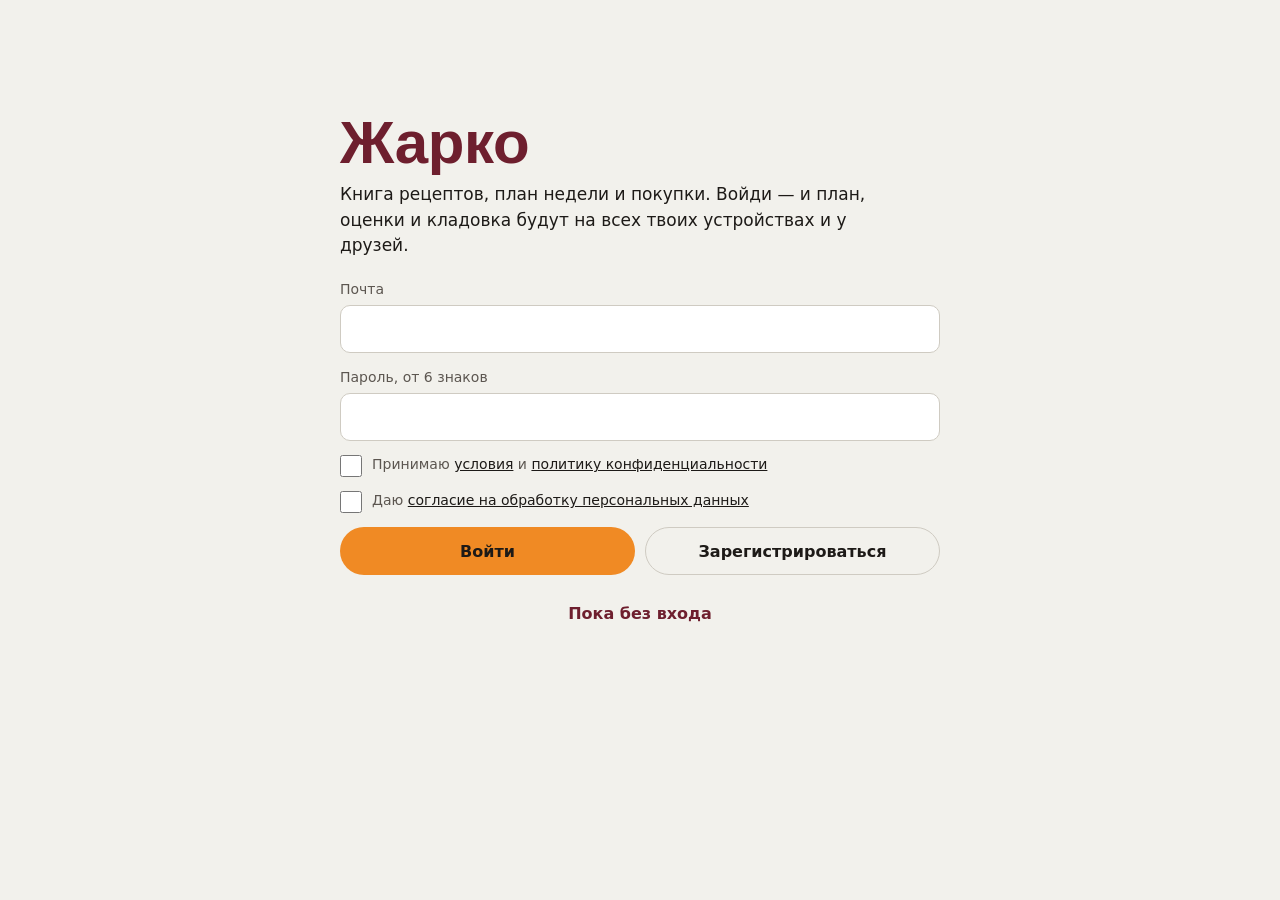
==== commit c7225d8d: "Жарко 5: приложение + серверный комплект для РФ Co-Authored-By: Claude Opus 5.5 <noreply@anthropic.c" ====
--- a/index.html
+++ b/index.html
@@ -13,9 +13,7 @@
 <link rel="manifest" href="manifest.webmanifest">
 <link rel="icon" href="icons/favicon-32.png" sizes="32x32">
 <link rel="apple-touch-icon" href="icons/icon-180.png">
-<link rel="preconnect" href="https://fonts.googleapis.com">
-<link rel="preconnect" href="https://fonts.gstatic.com" crossorigin>
-<link rel="stylesheet" href="https://fonts.googleapis.com/css2?family=Fira+Sans+Extra+Condensed:wght@600;800&family=Golos+Text:wght@400;500;600;700&display=swap">
+<link rel="stylesheet" href="css/fonts.css">
 <link rel="stylesheet" href="css/app.css">
 <script>/* тема до первой отрисовки — без вспышки белого */(function(){try{var t=JSON.parse(localStorage.getItem('kuking:theme')||'"auto"'),a=JSON.parse(localStorage.getItem('kuking:accent')||'"saffron"');}catch(e){t='auto';a='saffron'}var d=t==='dark'||(t!=='light'&&matchMedia('(prefers-color-scheme: dark)').matches);document.documentElement.setAttribute('data-theme',d?'dark':'light');if(a==='beet'||a==='sorrel')document.documentElement.setAttribute('data-accent',a)})();</script>
 </head>
@@ -29,7 +27,7 @@
     <button type="button" class="tab" data-tab="today"><svg class="ico" viewBox="0 0 24 24" aria-hidden="true"><path d="M12 3c2 3 5 5 5 9a5 5 0 0 1-10 0c0-2 1-3 2-4 0 2 1 3 2 3 0-3-1-5 1-8z"/></svg>Сегодня</button>
     <button type="button" class="tab" data-tab="book"><svg class="ico" viewBox="0 0 24 24" aria-hidden="true"><path d="M4 5a2 2 0 0 1 2-2h13v16H6a2 2 0 0 0-2 2z"/><path d="M4 19V5"/></svg>Книга</button>
     <button type="button" class="tab" data-tab="plan"><svg class="ico" viewBox="0 0 24 24" aria-hidden="true"><rect x="3" y="5" width="18" height="16" rx="2"/><path d="M3 10h18M8 3v4M16 3v4"/></svg>План<span class="badge" id="shopBadge" hidden></span></button>
-    <button type="button" class="tab" data-tab="friends"><svg class="ico" viewBox="0 0 24 24" aria-hidden="true"><circle cx="9" cy="8" r="3.5"/><path d="M2.5 20c0-3.5 3-6 6.5-6s6.5 2.5 6.5 6"/><circle cx="17" cy="9" r="2.5"/><path d="M17 14c2.5 0 4.5 1.8 4.5 4.5"/></svg>Друзья<span class="badge" id="msgBadge" hidden></span></button>
+    <button type="button" class="tab" data-tab="friends"><svg class="ico" viewBox="0 0 24 24" aria-hidden="true"><circle cx="9" cy="8" r="3.5"/><path d="M2.5 20c0-3.5 3-6 6.5-6s6.5 2.5 6.5 6"/><circle cx="17" cy="9" r="2.5"/><path d="M17 14c2.5 0 4.5 1.8 4.5 4.5"/></svg>Друзья</button>
   </div>
 </nav>
 <canvas id="confetti" aria-hidden="true"></canvas>
--- a/css/fonts.css
+++ b/css/fonts.css
@@ -0,0 +1,38 @@
+/* Шрифты «Жарко» — со своего сервера, без Google Fonts (ничего не уходит за рубеж).
+   Файлы fonts/*.woff2 кладёт на сервер deploy/scripts/fetch_fonts.py (deploy-web.sh зовёт его сам).
+   Нет файлов — браузер возьмёт запасные шрифты из --f-display / --f-text в app.css, приложение не ломается.
+   Golos Text — вариативный (один файл на 400–700), Fira Sans Extra Condensed — статичные 600 и 800. */
+
+/* ---------- Fira Sans Extra Condensed ---------- */
+@font-face {
+  font-family: 'Fira Sans Extra Condensed'; font-style: normal; font-weight: 600; font-display: swap;
+  src: url(../fonts/fira-sans-extra-condensed-600-cyrillic.woff2) format('woff2');
+  unicode-range: U+0301, U+0400-045F, U+0490-0491, U+04B0-04B1, U+2116;
+}
+@font-face {
+  font-family: 'Fira Sans Extra Condensed'; font-style: normal; font-weight: 600; font-display: swap;
+  src: url(../fonts/fira-sans-extra-condensed-600-latin.woff2) format('woff2');
+  unicode-range: U+0000-00FF, U+0131, U+0152-0153, U+02BB-02BC, U+02C6, U+02DA, U+02DC, U+0304, U+0308, U+0329, U+2000-206F, U+20AC, U+2122, U+2191, U+2193, U+2212, U+2215, U+FEFF, U+FFFD;
+}
+@font-face {
+  font-family: 'Fira Sans Extra Condensed'; font-style: normal; font-weight: 800; font-display: swap;
+  src: url(../fonts/fira-sans-extra-condensed-800-cyrillic.woff2) format('woff2');
+  unicode-range: U+0301, U+0400-045F, U+0490-0491, U+04B0-04B1, U+2116;
+}
+@font-face {
+  font-family: 'Fira Sans Extra Condensed'; font-style: normal; font-weight: 800; font-display: swap;
+  src: url(../fonts/fira-sans-extra-condensed-800-latin.woff2) format('woff2');
+  unicode-range: U+0000-00FF, U+0131, U+0152-0153, U+02BB-02BC, U+02C6, U+02DA, U+02DC, U+0304, U+0308, U+0329, U+2000-206F, U+20AC, U+2122, U+2191, U+2193, U+2212, U+2215, U+FEFF, U+FFFD;
+}
+
+/* ---------- Golos Text (400–700) ---------- */
+@font-face {
+  font-family: 'Golos Text'; font-style: normal; font-weight: 400 700; font-display: swap;
+  src: url(../fonts/golos-text-cyrillic.woff2) format('woff2');
+  unicode-range: U+0301, U+0400-045F, U+0490-0491, U+04B0-04B1, U+2116;
+}
+@font-face {
+  font-family: 'Golos Text'; font-style: normal; font-weight: 400 700; font-display: swap;
+  src: url(../fonts/golos-text-latin.woff2) format('woff2');
+  unicode-range: U+0000-00FF, U+0131, U+0152-0153, U+02BB-02BC, U+02C6, U+02DA, U+02DC, U+0304, U+0308, U+0329, U+2000-206F, U+20AC, U+2122, U+2191, U+2193, U+2212, U+2215, U+FEFF, U+FFFD;
+}
--- a/css/app.css
+++ b/css/app.css
@@ -207,7 +207,7 @@
   padding: 12px var(--gut) calc(12px + var(--safe-b));
 }
 .dock-in { max-width: 600px; margin: 0 auto; display: flex; gap: 10px; }
-.dock-in .btn { flex: 1; }
+.dock-in .btn { flex: 1 1 0; min-width: 0; padding: 0 10px; } /* на 320 px три кнопки влезают целиком */
 .tools { display: grid; grid-template-columns: repeat(2, minmax(0, 1fr)); gap: 8px; }
 .tool {
   border: 1.5px solid var(--line-2); background: var(--paper); border-radius: var(--r-m); padding: 12px; text-align: left; min-height: 64px;
@@ -280,7 +280,7 @@
 .ring { position: relative; width: 116px; height: 116px; flex: none; }
 .ring svg { width: 100%; height: 100%; transform: rotate(-90deg); }
 .ring .bg { stroke: rgba(247,239,230,.15); }
-.ring .fg { stroke: var(--act); transition: stroke .3s; }
+.ring .fg { stroke: var(--act); transition: stroke .3s, stroke-dashoffset .25s linear; }
 .ring.end .fg { stroke: #FF5A4A; }
 .ring.end { animation: pulse 1s ease-in-out infinite; }
 @keyframes pulse { 50% { transform: scale(1.04); } }
@@ -288,7 +288,9 @@
 .timer-b { flex: 1; display: flex; flex-direction: column; gap: 8px; }
 .timer-b b { font-size: 16px; }
 .timer-b .row .btn { flex: 1; }
-.tdock { position: absolute; right: 16px; top: calc(var(--safe-t) + 44px); z-index: 3; display: flex; flex-direction: column; gap: 6px; }
+/* плашки таймеров — отдельной строкой под шапкой, чтобы не закрывать крестик «Закрыть готовку» */
+.tdock { display: flex; flex-wrap: wrap; justify-content: flex-end; gap: 6px; padding: 4px 16px 0; }
+.tdock:empty { display: none; }
 .tpill { border: 0; border-radius: var(--r-pill); background: var(--act); color: var(--act-ink); font: 800 18px var(--f-display); padding: 6px 12px; font-variant-numeric: tabular-nums; }
 .tpill.end { background: #FF5A4A; color: #fff; }
 
@@ -341,8 +343,9 @@
 .people > * { flex: none; text-align: center; border: 0; background: none; padding: 0; width: 60px; }
 .people small { display: block; font-size: 13px; margin-top: 6px; overflow: hidden; text-overflow: ellipsis; white-space: nowrap; }
 .score { font: 800 30px/1 var(--f-display); color: var(--brand); }
-.bubble { max-width: 82%; padding: 10px 14px; border-radius: 16px; background: var(--paper); font-size: 15px; line-height: 1.4; }
-.bubble.me { align-self: flex-end; background: var(--ink); color: var(--bg); }
+.agree { display: flex; gap: 10px; align-items: flex-start; font-size: 14px; line-height: 1.4; color: var(--muted); cursor: pointer; }
+.agree input { width: 22px; height: 22px; flex: none; margin: 0; accent-color: var(--act); }
+.agree a { color: var(--ink); }
 
 /* пустые и загрузка */
 .empty { text-align: center; padding: 40px 12px; color: var(--muted); }
